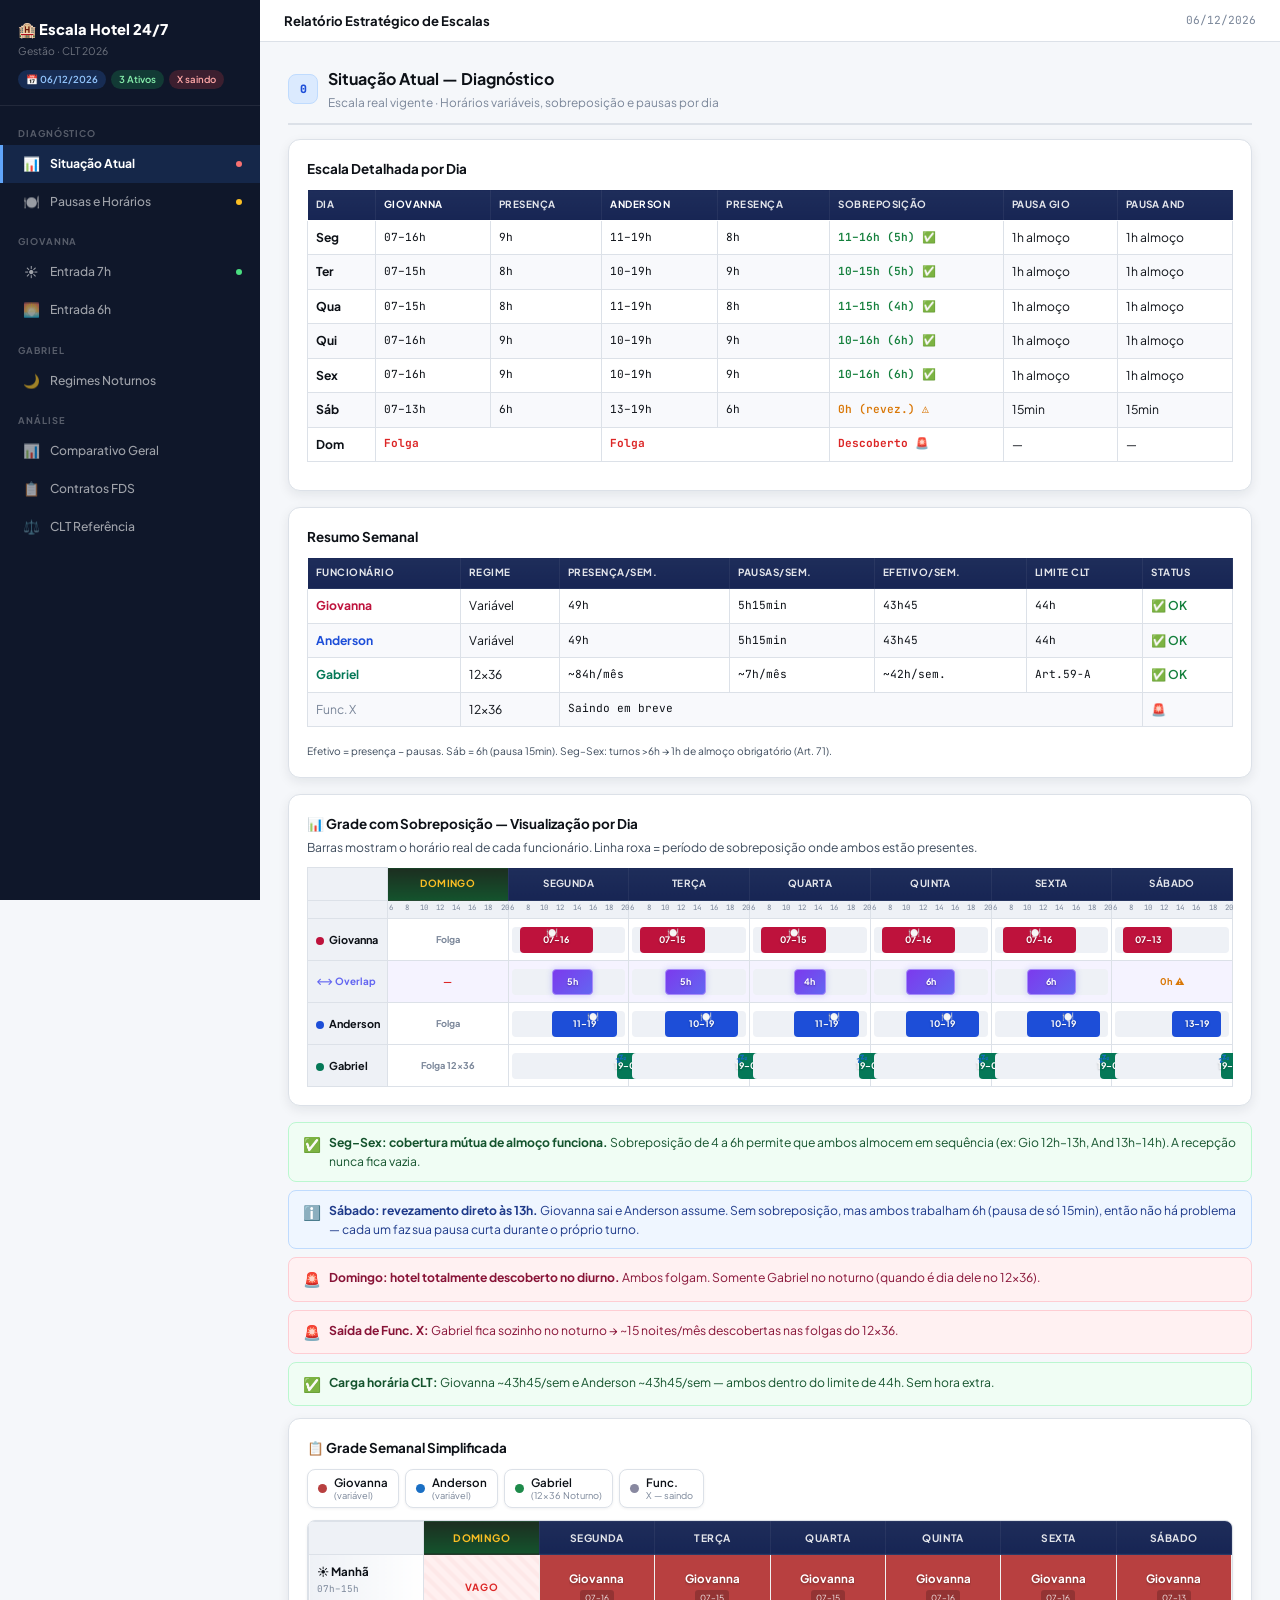
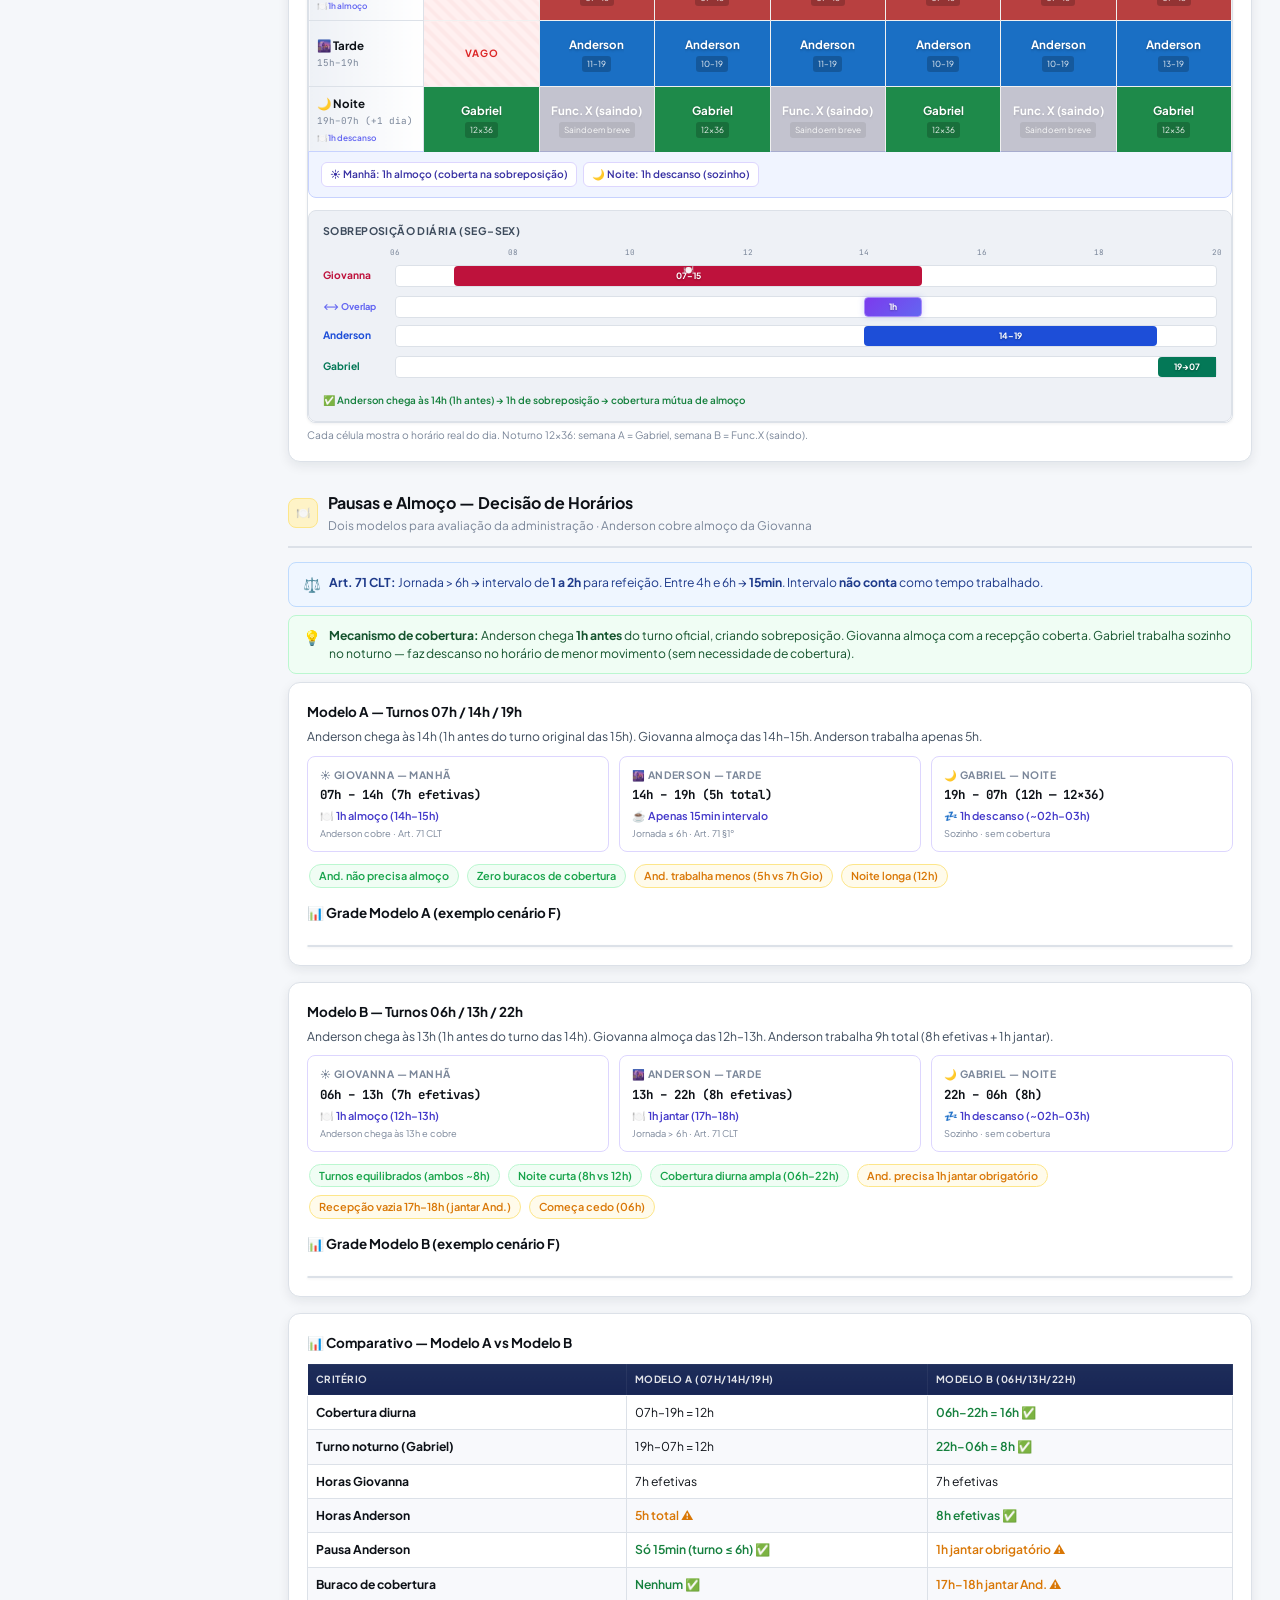
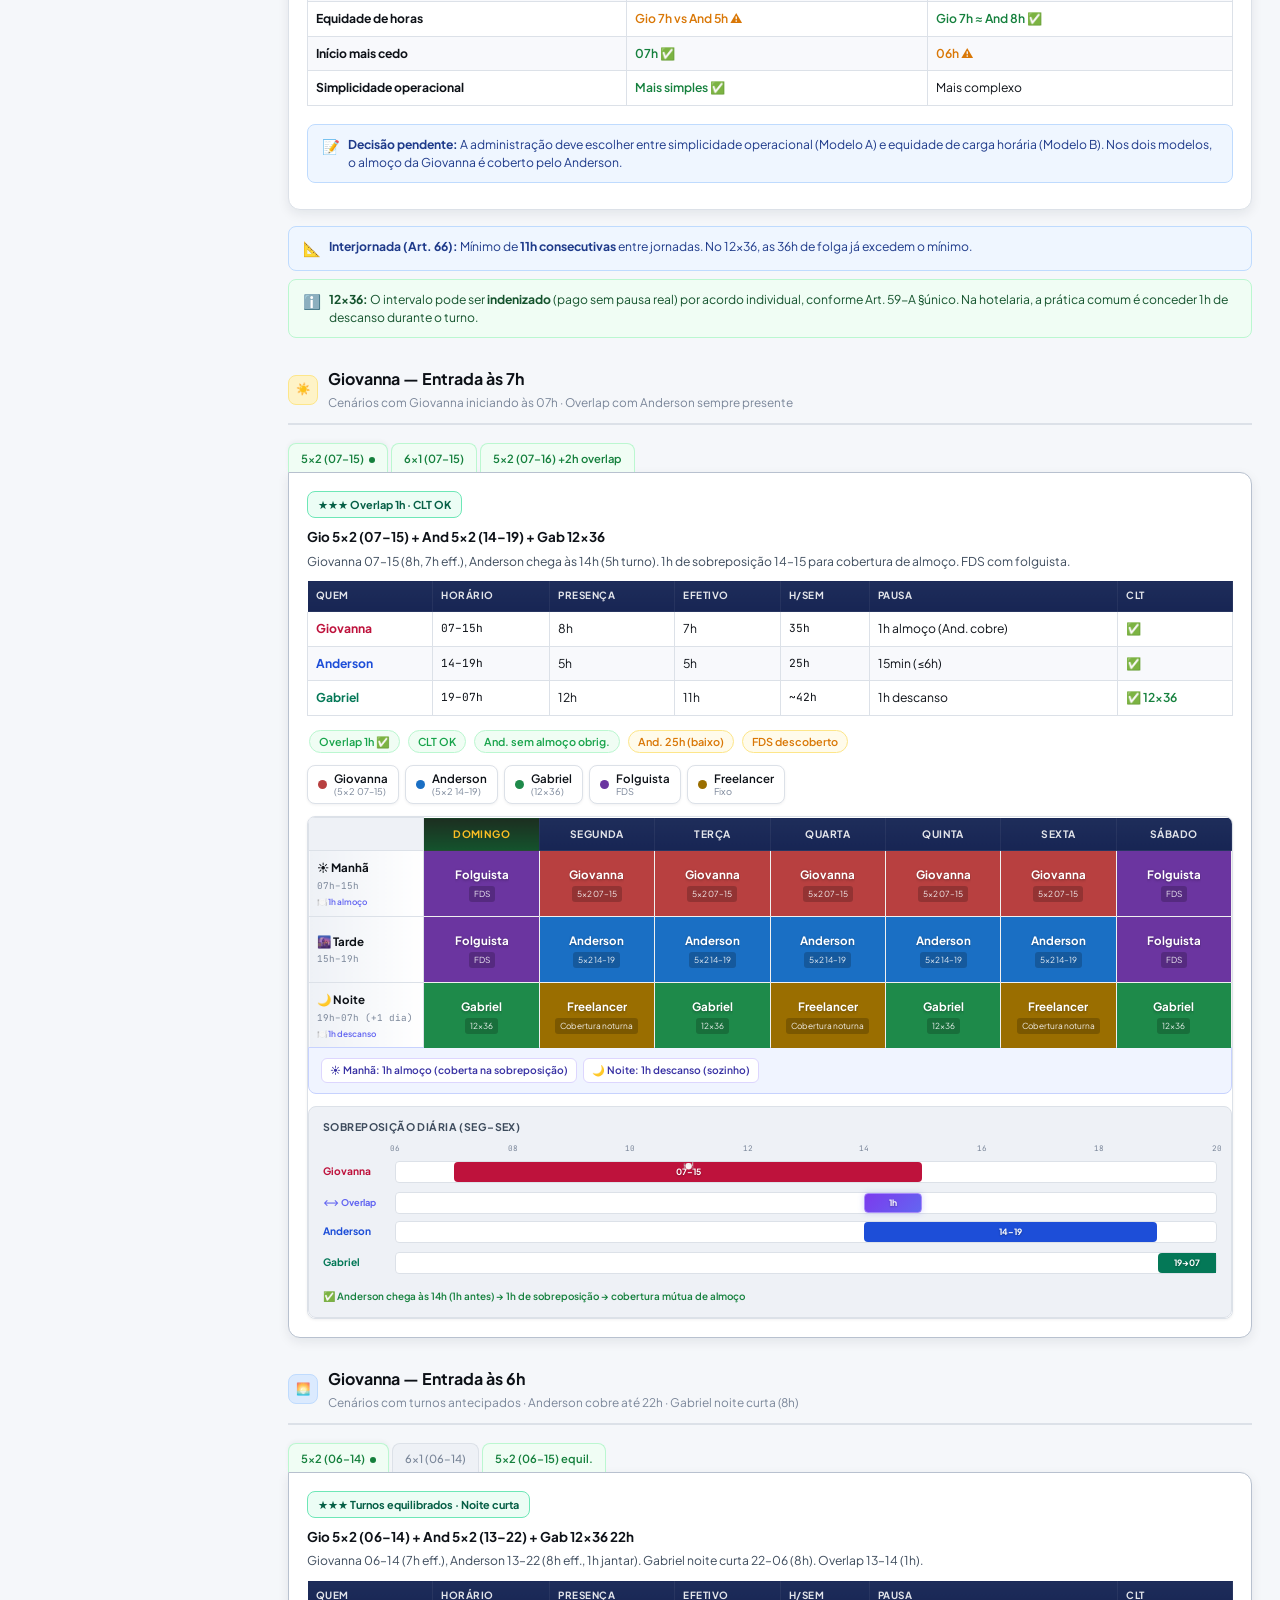
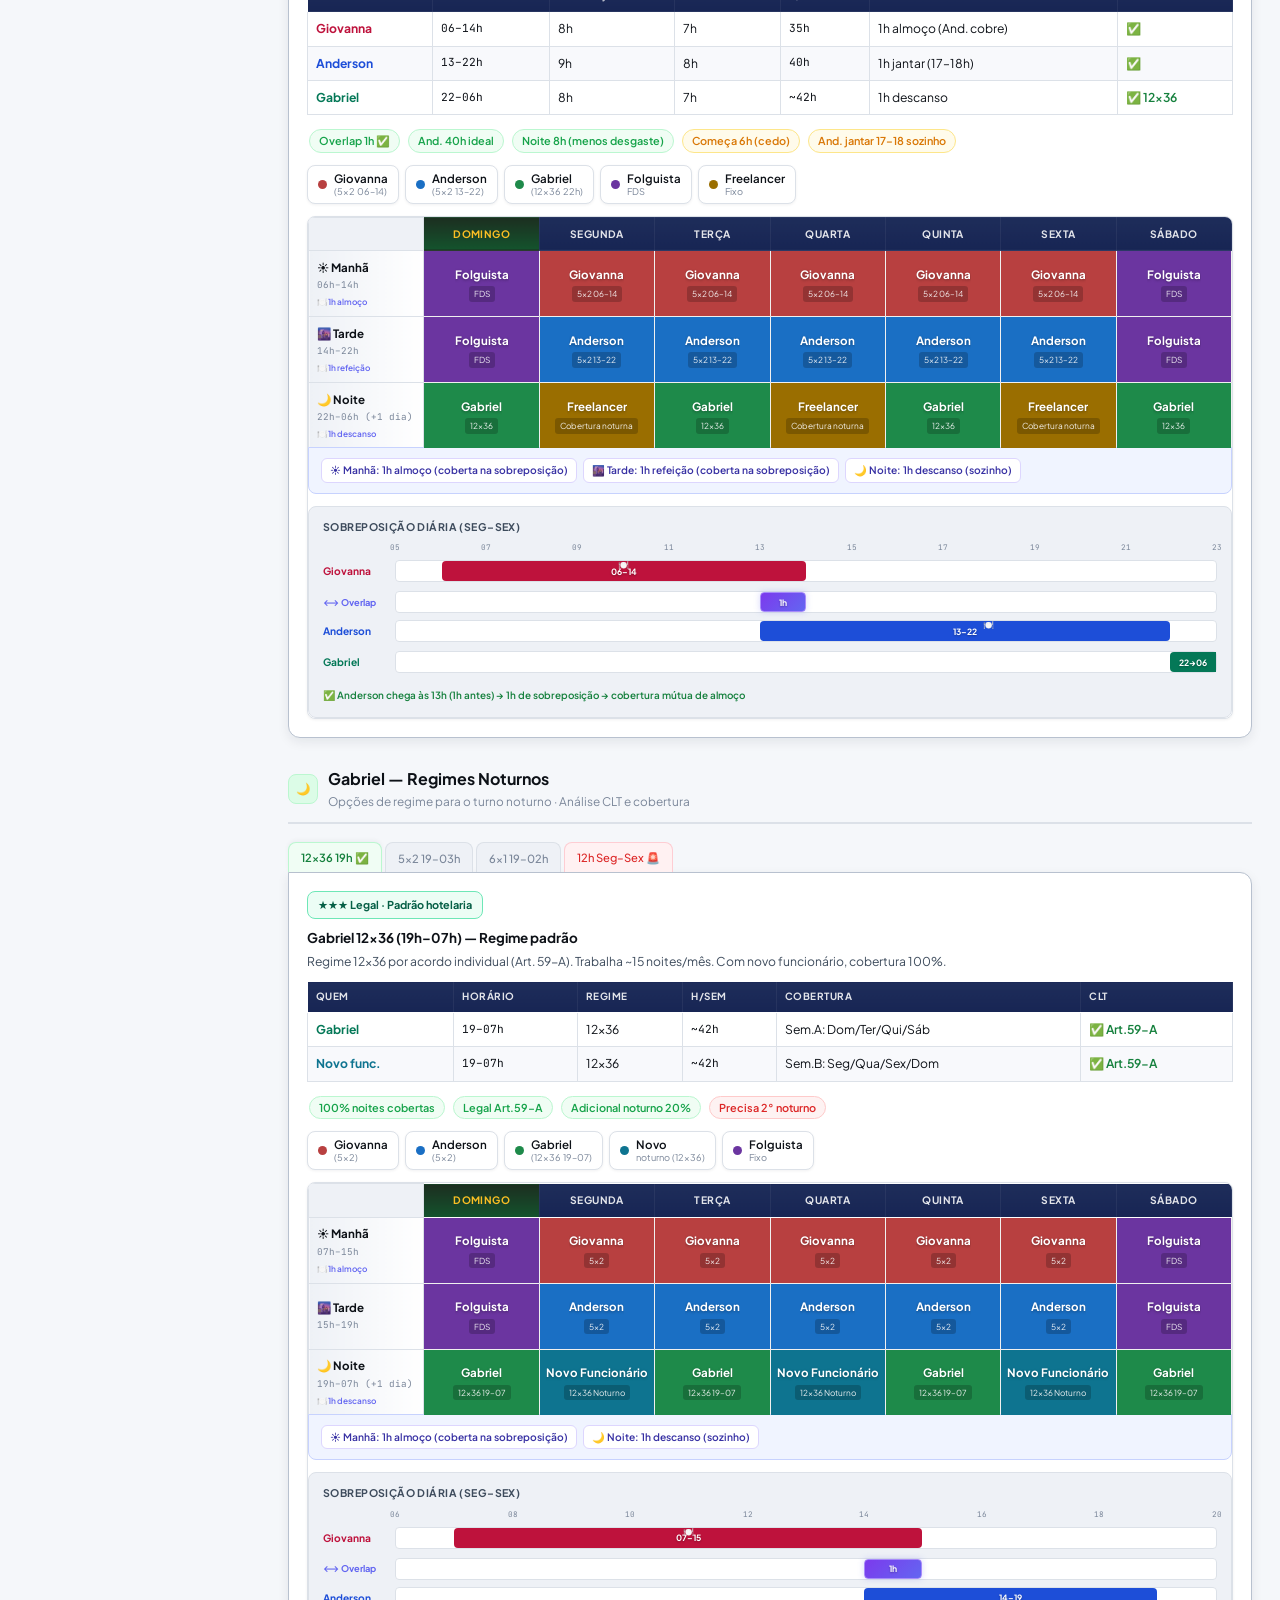
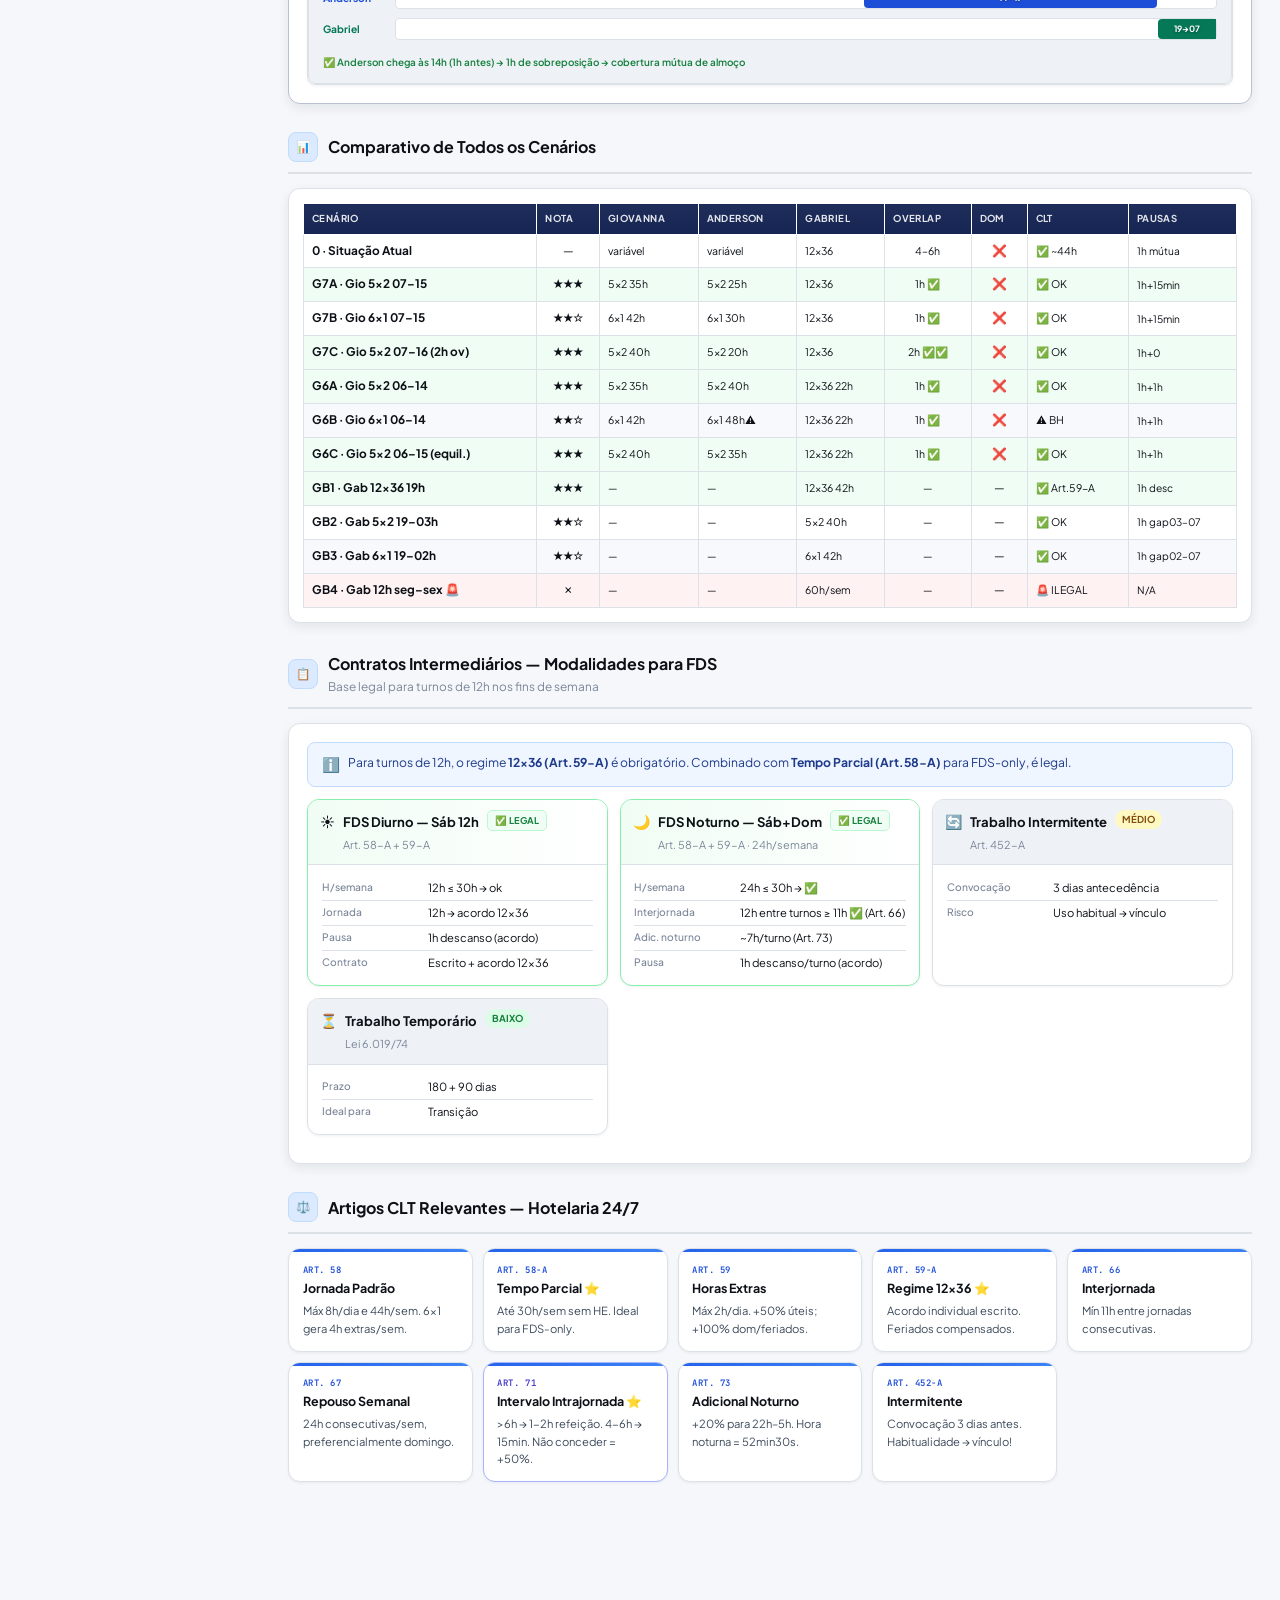
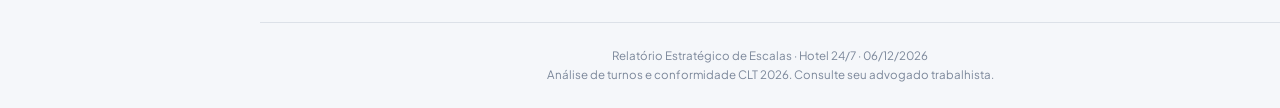
==== index.html @ 7434ab33 "ajste de esclas, overlaap, dias" ====
<!DOCTYPE html>
<html lang="pt-BR">
<head>
<meta charset="UTF-8">
<meta name="viewport" content="width=device-width, initial-scale=1.0">
<title>🏨 Escala Hotel 24/7 — Relatório Estratégico</title>
<link href="https://fonts.googleapis.com/css2?family=Plus+Jakarta+Sans:wght@300;400;500;600;700;800&family=Inter:wght@300;400;500;600;700&family=JetBrains+Mono:wght@400;500;600&display=swap" rel="stylesheet">
<link rel="stylesheet" href="style.css">
</head>
<body>

<div class="sidebar-overlay" onclick="closeSidebar()"></div>

<div class="app">

<!-- ══ SIDEBAR ══════════════════════════════════════════════ -->
<nav class="sidebar">
  <div class="sidebar-header">
    <h1>🏨 Escala Hotel 24/7</h1>
    <span class="sub">Gestão · CLT 2026</span>
    <div class="sidebar-badges">
      <span class="sbadge sbadge-blue">📅 <span id="gen-date"></span></span>
      <span class="sbadge sbadge-green">3 Ativos</span>
      <span class="sbadge sbadge-red">X saindo</span>
    </div>
  </div>
  <div class="sidebar-nav">

    <div class="nav-group">
      <div class="nav-group-title">Diagnóstico</div>
      <a class="nav-item active" data-section="sec-atual" onclick="navigateTo('sec-atual')">
        <span class="nav-icon">📊</span> Situação Atual
        <span class="nav-pip red"></span>
      </a>
      <a class="nav-item" data-section="sec-pausas" onclick="navigateTo('sec-pausas')">
        <span class="nav-icon">🍽️</span> Pausas e Horários
        <span class="nav-pip amber"></span>
      </a>
    </div>

    <div class="nav-group">
      <div class="nav-group-title">Giovanna</div>
      <a class="nav-item" data-section="sec-gio7" onclick="navigateTo('sec-gio7')">
        <span class="nav-icon">☀️</span> Entrada 7h
        <span class="nav-pip green"></span>
      </a>
      <a class="nav-item" data-section="sec-gio6" onclick="navigateTo('sec-gio6')">
        <span class="nav-icon">🌅</span> Entrada 6h
      </a>
    </div>

    <div class="nav-group">
      <div class="nav-group-title">Gabriel</div>
      <a class="nav-item" data-section="sec-gab" onclick="navigateTo('sec-gab')">
        <span class="nav-icon">🌙</span> Regimes Noturnos
      </a>
    </div>

    <div class="nav-group">
      <div class="nav-group-title">Análise</div>
      <a class="nav-item" data-section="sec-comparativo" onclick="navigateTo('sec-comparativo')">
        <span class="nav-icon">📊</span> Comparativo Geral
      </a>
      <a class="nav-item" data-section="sec-contratos" onclick="navigateTo('sec-contratos')">
        <span class="nav-icon">📋</span> Contratos FDS
      </a>
      <a class="nav-item" data-section="sec-clt" onclick="navigateTo('sec-clt')">
        <span class="nav-icon">⚖️</span> CLT Referência
      </a>
    </div>

  </div>
</nav>

<!-- ══ MAIN ════════════════════════════════════════════════ -->
<div class="main">

  <div class="topbar">
    <button class="menu-toggle" onclick="toggleSidebar()">☰</button>
    <span class="topbar-title">Relatório Estratégico de Escalas</span>
    <span class="topbar-date" id="topbar-date"></span>
  </div>

  <div class="page">

<!-- ═══════════════════════════════════════════════════════════
     0. SITUAÇÃO ATUAL
     ═══════════════════════════════════════════════════════════ -->
<div class="section" id="sec-atual">
  <div class="sec-hd">
    <div class="sec-num blue">0</div>
    <div><h2>Situação Atual — Diagnóstico</h2><p>Escala real vigente · Horários variáveis, sobreposição e pausas por dia</p></div>
  </div>

  <!-- Tabela detalhada por dia -->
  <div class="card"><div class="card-bd">
    <div class="ib"><h3>Escala Detalhada por Dia</h3></div>
    <div class="ovx">
    <table class="tbl">
      <thead><tr><th>Dia</th><th class="c-gio" style="color:#fff">Giovanna</th><th>Presença</th><th class="c-and" style="color:#fff">Anderson</th><th>Presença</th><th>Sobreposição</th><th>Pausa Gio</th><th>Pausa And</th></tr></thead>
      <tbody>
        <tr><td><strong>Seg</strong></td><td class="mono">07–16h</td><td class="mono">9h</td><td class="mono">11–19h</td><td class="mono">8h</td><td class="mono c-ok">11–16h (5h) ✅</td><td>1h almoço</td><td>1h almoço</td></tr>
        <tr><td><strong>Ter</strong></td><td class="mono">07–15h</td><td class="mono">8h</td><td class="mono">10–19h</td><td class="mono">9h</td><td class="mono c-ok">10–15h (5h) ✅</td><td>1h almoço</td><td>1h almoço</td></tr>
        <tr><td><strong>Qua</strong></td><td class="mono">07–15h</td><td class="mono">8h</td><td class="mono">11–19h</td><td class="mono">8h</td><td class="mono c-ok">11–15h (4h) ✅</td><td>1h almoço</td><td>1h almoço</td></tr>
        <tr><td><strong>Qui</strong></td><td class="mono">07–16h</td><td class="mono">9h</td><td class="mono">10–19h</td><td class="mono">9h</td><td class="mono c-ok">10–16h (6h) ✅</td><td>1h almoço</td><td>1h almoço</td></tr>
        <tr><td><strong>Sex</strong></td><td class="mono">07–16h</td><td class="mono">9h</td><td class="mono">10–19h</td><td class="mono">9h</td><td class="mono c-ok">10–16h (6h) ✅</td><td>1h almoço</td><td>1h almoço</td></tr>
        <tr><td><strong>Sáb</strong></td><td class="mono">07–13h</td><td class="mono">6h</td><td class="mono">13–19h</td><td class="mono">6h</td><td class="mono c-warn">0h (revez.) ⚠</td><td>15min</td><td>15min</td></tr>
        <tr><td><strong>Dom</strong></td><td class="mono c-bad" colspan="2">Folga</td><td class="mono c-bad" colspan="2">Folga</td><td class="mono c-bad">Descoberto 🚨</td><td>—</td><td>—</td></tr>
      </tbody>
    </table>
    </div>
  </div></div>

  <!-- Resumo semanal -->
  <div class="card"><div class="card-bd">
    <div class="ib"><h3>Resumo Semanal</h3></div>
    <div class="ovx">
    <table class="tbl">
      <thead><tr><th>Funcionário</th><th>Regime</th><th>Presença/sem.</th><th>Pausas/sem.</th><th>Efetivo/sem.</th><th>Limite CLT</th><th>Status</th></tr></thead>
      <tbody>
        <tr><td class="c-gio">Giovanna</td><td>Variável</td><td class="mono">49h</td><td class="mono">5h15min</td><td class="mono">43h45</td><td class="mono">44h</td><td class="c-ok">✅ OK</td></tr>
        <tr><td class="c-and">Anderson</td><td>Variável</td><td class="mono">49h</td><td class="mono">5h15min</td><td class="mono">43h45</td><td class="mono">44h</td><td class="c-ok">✅ OK</td></tr>
        <tr><td class="c-gab">Gabriel</td><td>12×36</td><td class="mono">~84h/mês</td><td class="mono">~7h/mês</td><td class="mono">~42h/sem.</td><td class="mono">Art.59-A</td><td class="c-ok">✅ OK</td></tr>
        <tr><td style="color:var(--tx3)">Func. X</td><td>12×36</td><td class="mono" colspan="4">Saindo em breve</td><td class="c-bad">🚨</td></tr>
      </tbody>
    </table>
    </div>
    <p class="desc" style="font-size:.64rem;margin-top:6px">Efetivo = presença − pausas. Sáb = 6h (pausa 15min). Seg–Sex: turnos &gt;6h → 1h de almoço obrigatório (Art. 71).</p>
  </div></div>

  <!-- Overlap Grid — Timeline visual por dia -->
  <div class="card"><div class="card-bd">
    <div class="ib"><h3>📊 Grade com Sobreposição — Visualização por Dia</h3>
      <p class="desc">Barras mostram o horário real de cada funcionário. Linha roxa = período de sobreposição onde ambos estão presentes.</p>
    </div>
    <div class="ovx">
      <div id="og-atual"></div>
    </div>
  </div></div>

  <!-- Análise -->
  <div class="alert alert-ok"><span class="ai">✅</span><div>
    <strong>Seg–Sex: cobertura mútua de almoço funciona.</strong> Sobreposição de 4 a 6h permite que ambos almocem em sequência (ex: Gio 12h–13h, And 13h–14h). A recepção nunca fica vazia.
  </div></div>
  <div class="alert alert-info"><span class="ai">ℹ️</span><div>
    <strong>Sábado: revezamento direto às 13h.</strong> Giovanna sai e Anderson assume. Sem sobreposição, mas ambos trabalham 6h (pausa de só 15min), então não há problema — cada um faz sua pausa curta durante o próprio turno.
  </div></div>
  <div class="alert alert-crit"><span class="ai">🚨</span><div><strong>Domingo: hotel totalmente descoberto no diurno.</strong> Ambos folgam. Somente Gabriel no noturno (quando é dia dele no 12×36).</div></div>
  <div class="alert alert-crit"><span class="ai">🚨</span><div><strong>Saída de Func. X:</strong> Gabriel fica sozinho no noturno → ~15 noites/mês descobertas nas folgas do 12×36.</div></div>
  <div class="alert alert-ok"><span class="ai">✅</span><div><strong>Carga horária CLT:</strong> Giovanna ~43h45/sem e Anderson ~43h45/sem — ambos dentro do limite de 44h. Sem hora extra.</div></div>

  <!-- Grade semanal padrão -->
  <div class="card mt12"><div class="card-bd">
    <div class="ib"><h3>📋 Grade Semanal Simplificada</h3></div>
    <div class="gantt-container">
      <div class="legend" id="leg-atual"></div>
      <div class="sched-wrap"><table id="gantt-atual"></table></div>
    </div>
    <p class="mt8 desc" style="font-size:.64rem;color:var(--tx3)">Cada célula mostra o horário real do dia. Noturno 12×36: semana A = Gabriel, semana B = Func.X (saindo).</p>
  </div></div>
</div>

<!-- ═══════════════════════════════════════════════════════════
     PAUSAS E ALMOÇO — DECISÃO PARA ADMINISTRAÇÃO
     ═══════════════════════════════════════════════════════════ -->
<div class="section" id="sec-pausas">
  <div class="sec-hd">
    <div class="sec-num gold">🍽️</div>
    <div><h2>Pausas e Almoço — Decisão de Horários</h2><p>Dois modelos para avaliação da administração · Anderson cobre almoço da Giovanna</p></div>
  </div>

  <div class="alert alert-info"><span class="ai">⚖️</span><div><strong>Art. 71 CLT:</strong> Jornada &gt; 6h → intervalo de <strong>1 a 2h</strong> para refeição. Entre 4h e 6h → <strong>15min</strong>. Intervalo <strong>não conta</strong> como tempo trabalhado.</div></div>

  <div class="alert alert-ok"><span class="ai">💡</span><div><strong>Mecanismo de cobertura:</strong> Anderson chega <strong>1h antes</strong> do turno oficial, criando sobreposição. Giovanna almoça com a recepção coberta. Gabriel trabalha sozinho no noturno — faz descanso no horário de menor movimento (sem necessidade de cobertura).</div></div>

  <!-- ── MODELO A ── -->
  <div class="card"><div class="card-bd">
    <div class="ib"><h3>Modelo A — Turnos 07h / 14h / 19h</h3>
      <p class="desc">Anderson chega às 14h (1h antes do turno original das 15h). Giovanna almoça das 14h–15h. Anderson trabalha apenas 5h.</p>
    </div>
    <div class="pause-grid">
      <div class="pause-card">
        <div class="pc-turno">☀️ Giovanna — Manhã</div>
        <div class="pc-horario">07h – 14h (7h efetivas)</div>
        <div class="pc-pausa">🍽️ 1h almoço (14h–15h)</div>
        <div class="pc-lei">Anderson cobre · Art. 71 CLT</div>
      </div>
      <div class="pause-card">
        <div class="pc-turno">🌆 Anderson — Tarde</div>
        <div class="pc-horario">14h – 19h (5h total)</div>
        <div class="pc-pausa">☕ Apenas 15min intervalo</div>
        <div class="pc-lei">Jornada ≤ 6h · Art. 71 §1°</div>
      </div>
      <div class="pause-card">
        <div class="pc-turno">🌙 Gabriel — Noite</div>
        <div class="pc-horario">19h – 07h (12h — 12×36)</div>
        <div class="pc-pausa">💤 1h descanso (~02h–03h)</div>
        <div class="pc-lei">Sozinho · sem cobertura</div>
      </div>
    </div>
    <div style="display:flex;gap:4px;flex-wrap:wrap;margin:10px 0">
      <span class="tag tag-g">And. não precisa almoço</span>
      <span class="tag tag-g">Zero buracos de cobertura</span>
      <span class="tag tag-o">And. trabalha menos (5h vs 7h Gio)</span>
      <span class="tag tag-o">Noite longa (12h)</span>
    </div>
    <div class="ib mt12"><h3>📊 Grade Modelo A (exemplo cenário F)</h3></div>
    <div class="gantt-container">
      <div class="legend" id="leg-exA"></div>
      <div class="sched-wrap"><table id="gantt-exA"></table></div>
    </div>
  </div></div>

  <!-- ── MODELO B ── -->
  <div class="card mt12"><div class="card-bd">
    <div class="ib"><h3>Modelo B — Turnos 06h / 13h / 22h</h3>
      <p class="desc">Anderson chega às 13h (1h antes do turno das 14h). Giovanna almoça das 12h–13h. Anderson trabalha 9h total (8h efetivas + 1h jantar).</p>
    </div>
    <div class="pause-grid">
      <div class="pause-card">
        <div class="pc-turno">☀️ Giovanna — Manhã</div>
        <div class="pc-horario">06h – 13h (7h efetivas)</div>
        <div class="pc-pausa">🍽️ 1h almoço (12h–13h)</div>
        <div class="pc-lei">Anderson chega às 13h e cobre</div>
      </div>
      <div class="pause-card">
        <div class="pc-turno">🌆 Anderson — Tarde</div>
        <div class="pc-horario">13h – 22h (8h efetivas)</div>
        <div class="pc-pausa">🍽️ 1h jantar (17h–18h)</div>
        <div class="pc-lei">Jornada &gt; 6h · Art. 71 CLT</div>
      </div>
      <div class="pause-card">
        <div class="pc-turno">🌙 Gabriel — Noite</div>
        <div class="pc-horario">22h – 06h (8h)</div>
        <div class="pc-pausa">💤 1h descanso (~02h–03h)</div>
        <div class="pc-lei">Sozinho · sem cobertura</div>
      </div>
    </div>
    <div style="display:flex;gap:4px;flex-wrap:wrap;margin:10px 0">
      <span class="tag tag-g">Turnos equilibrados (ambos ~8h)</span>
      <span class="tag tag-g">Noite curta (8h vs 12h)</span>
      <span class="tag tag-g">Cobertura diurna ampla (06h–22h)</span>
      <span class="tag tag-o">And. precisa 1h jantar obrigatório</span>
      <span class="tag tag-o">Recepção vazia 17h–18h (jantar And.)</span>
      <span class="tag tag-o">Começa cedo (06h)</span>
    </div>
    <div class="ib mt12"><h3>📊 Grade Modelo B (exemplo cenário F)</h3></div>
    <div class="gantt-container">
      <div class="legend" id="leg-exB"></div>
      <div class="sched-wrap"><table id="gantt-exB"></table></div>
    </div>
  </div></div>

  <!-- ── TABELA COMPARATIVA ── -->
  <div class="card mt12"><div class="card-bd">
    <div class="ib"><h3>📊 Comparativo — Modelo A vs Modelo B</h3></div>
    <div class="ovx">
    <table class="tbl w100">
      <thead><tr><th>Critério</th><th>Modelo A (07h/14h/19h)</th><th>Modelo B (06h/13h/22h)</th></tr></thead>
      <tbody>
        <tr><td><strong>Cobertura diurna</strong></td><td>07h–19h = 12h</td><td class="c-ok">06h–22h = 16h ✅</td></tr>
        <tr><td><strong>Turno noturno (Gabriel)</strong></td><td>19h–07h = 12h</td><td class="c-ok">22h–06h = 8h ✅</td></tr>
        <tr><td><strong>Horas Giovanna</strong></td><td>7h efetivas</td><td>7h efetivas</td></tr>
        <tr><td><strong>Horas Anderson</strong></td><td class="c-warn">5h total ⚠</td><td class="c-ok">8h efetivas ✅</td></tr>
        <tr><td><strong>Pausa Anderson</strong></td><td class="c-ok">Só 15min (turno ≤ 6h) ✅</td><td class="c-warn">1h jantar obrigatório ⚠</td></tr>
        <tr><td><strong>Buraco de cobertura</strong></td><td class="c-ok">Nenhum ✅</td><td class="c-warn">17h–18h jantar And. ⚠</td></tr>
        <tr><td><strong>Equidade de horas</strong></td><td class="c-warn">Gio 7h vs And 5h ⚠</td><td class="c-ok">Gio 7h ≈ And 8h ✅</td></tr>
        <tr><td><strong>Início mais cedo</strong></td><td class="c-ok">07h ✅</td><td class="c-warn">06h ⚠</td></tr>
        <tr><td><strong>Simplicidade operacional</strong></td><td class="c-ok">Mais simples ✅</td><td>Mais complexo</td></tr>
      </tbody>
    </table>
    </div>
    <div class="alert alert-info mt8"><span class="ai">📝</span><div><strong>Decisão pendente:</strong> A administração deve escolher entre simplicidade operacional (Modelo A) e equidade de carga horária (Modelo B). Nos dois modelos, o almoço da Giovanna é coberto pelo Anderson.</div></div>
  </div></div>

  <div class="alert alert-info"><span class="ai">📐</span><div><strong>Interjornada (Art. 66):</strong> Mínimo de <strong>11h consecutivas</strong> entre jornadas. No 12×36, as 36h de folga já excedem o mínimo.</div></div>
  <div class="alert alert-ok"><span class="ai">ℹ️</span><div><strong>12×36:</strong> O intervalo pode ser <strong>indenizado</strong> (pago sem pausa real) por acordo individual, conforme Art. 59-A §único. Na hotelaria, a prática comum é conceder 1h de descanso durante o turno.</div></div>
</div>

<!-- ═══════════════════════════════════════════════════════════
     GIOVANNA — ENTRADA 7h
     ═══════════════════════════════════════════════════════════ -->
<div class="section" id="sec-gio7">
  <div class="sec-hd">
    <div class="sec-num gold">☀️</div>
    <div><h2>Giovanna — Entrada às 7h</h2><p>Cenários com Giovanna iniciando às 07h · Overlap com Anderson sempre presente</p></div>
  </div>

  <div class="tabs">
    <button class="tab best active" id="t-g7a" onclick="showTab('g7a')">5×2 (07–15) <span class="pip ok"></span></button>
    <button class="tab best" id="t-g7b" onclick="showTab('g7b')">6×1 (07–15)</button>
    <button class="tab best" id="t-g7c" onclick="showTab('g7c')">5×2 (07–16) +2h overlap</button>
  </div>

  <!-- g7a -->
  <div class="panel active" id="panel-g7a"><div class="panel-bd">
    <div class="rating rating-top">★★★ Overlap 1h · CLT OK</div>
    <div class="ib"><h3>Gio 5×2 (07–15) + And 5×2 (14–19) + Gab 12×36</h3>
      <p class="desc">Giovanna 07–15 (8h, 7h eff.), Anderson chega às 14h (5h turno). 1h de sobreposição 14–15 para cobertura de almoço. FDS com folguista.</p>
    </div>
    <div class="ovx"><table class="tbl mb12">
      <thead><tr><th>Quem</th><th>Horário</th><th>Presença</th><th>Efetivo</th><th>H/sem</th><th>Pausa</th><th>CLT</th></tr></thead>
      <tbody>
        <tr><td class="c-gio">Giovanna</td><td class="mono">07–15h</td><td>8h</td><td>7h</td><td class="mono">35h</td><td>1h almoço (And. cobre)</td><td class="c-ok">✅</td></tr>
        <tr><td class="c-and">Anderson</td><td class="mono">14–19h</td><td>5h</td><td>5h</td><td class="mono">25h</td><td>15min (≤6h)</td><td class="c-ok">✅</td></tr>
        <tr><td class="c-gab">Gabriel</td><td class="mono">19–07h</td><td>12h</td><td>11h</td><td class="mono">~42h</td><td>1h descanso</td><td class="c-ok">✅ 12×36</td></tr>
      </tbody>
    </table></div>
    <div style="display:flex;gap:4px;flex-wrap:wrap;margin-bottom:10px">
      <span class="tag tag-g">Overlap 1h ✅</span><span class="tag tag-g">CLT OK</span><span class="tag tag-g">And. sem almoço obrig.</span>
      <span class="tag tag-o">And. 25h (baixo)</span><span class="tag tag-o">FDS descoberto</span>
    </div>
    <div class="gantt-container"><div class="legend" id="leg-g7a"></div><div class="sched-wrap"><table id="gantt-g7a"></table></div></div>
  </div></div>

  <!-- g7b -->
  <div class="panel" id="panel-g7b"><div class="panel-bd">
    <div class="rating rating-good">★★☆ 6×1 · Sáb coberto</div>
    <div class="ib"><h3>Gio 6×1 (07–15) + And 6×1 (14–19) + Gab 12×36</h3>
      <p class="desc">Ambos em 6×1 (seg–sáb). Sábado: Gio 07–13, And 13–19 (revezamento direto). Overlap seg–sex de 1h. Dom descoberto.</p>
    </div>
    <div class="ovx"><table class="tbl mb12">
      <thead><tr><th>Quem</th><th>Seg–Sex</th><th>Sábado</th><th>Efet/sem</th><th>Pausa</th><th>CLT</th></tr></thead>
      <tbody>
        <tr><td class="c-gio">Giovanna</td><td class="mono">07–15h</td><td class="mono">07–13h</td><td class="mono">42h</td><td>1h almoço seg–sex / 15min sáb</td><td class="c-ok">✅</td></tr>
        <tr><td class="c-and">Anderson</td><td class="mono">14–19h</td><td class="mono">13–19h</td><td class="mono">30h</td><td>15min (≤6h)</td><td class="c-ok">✅</td></tr>
        <tr><td class="c-gab">Gabriel</td><td class="mono" colspan="2">19–07h (12×36)</td><td class="mono">~42h</td><td>1h descanso</td><td class="c-ok">✅</td></tr>
      </tbody>
    </table></div>
    <div style="display:flex;gap:4px;flex-wrap:wrap;margin-bottom:10px">
      <span class="tag tag-g">Overlap 1h seg–sex</span><span class="tag tag-g">Sáb coberto</span>
      <span class="tag tag-o">Sáb: 0h overlap</span><span class="tag tag-r">Dom descoberto</span>
    </div>
    <div class="gantt-container"><div class="legend" id="leg-g7b"></div><div class="sched-wrap"><table id="gantt-g7b"></table></div></div>
  </div></div>

  <!-- g7c -->
  <div class="panel" id="panel-g7c"><div class="panel-bd">
    <div class="rating rating-top">★★★ Overlap 2h! · Melhor cobertura</div>
    <div class="ib"><h3>Gio 5×2 (07–16) + And 5×2 (15–19) + Gab 12×36</h3>
      <p class="desc">Giovanna estende até 16h (9h presença, 8h eff.). Anderson chega às 15h. <strong>2h de sobreposição</strong> (14–16) — mais margem para almoços intercalados.</p>
    </div>
    <div class="ovx"><table class="tbl mb12">
      <thead><tr><th>Quem</th><th>Horário</th><th>Presença</th><th>Efetivo</th><th>H/sem</th><th>Pausa</th><th>CLT</th></tr></thead>
      <tbody>
        <tr><td class="c-gio">Giovanna</td><td class="mono">07–16h</td><td>9h</td><td>8h</td><td class="mono">40h</td><td>1h almoço</td><td class="c-ok">✅</td></tr>
        <tr><td class="c-and">Anderson</td><td class="mono">15–19h</td><td>4h</td><td>4h</td><td class="mono">20h</td><td>Nenhuma (≤4h)</td><td class="c-ok">✅</td></tr>
        <tr><td class="c-gab">Gabriel</td><td class="mono">19–07h</td><td>12h</td><td>11h</td><td class="mono">~42h</td><td>1h descanso</td><td class="c-ok">✅</td></tr>
      </tbody>
    </table></div>
    <div style="display:flex;gap:4px;flex-wrap:wrap;margin-bottom:10px">
      <span class="tag tag-g">Overlap 2h ✅✅</span><span class="tag tag-g">Gio 40h ideal</span>
      <span class="tag tag-r">And. só 20h (muito baixo)</span><span class="tag tag-o">FDS descoberto</span>
    </div>
    <div class="gantt-container"><div class="legend" id="leg-g7c"></div><div class="sched-wrap"><table id="gantt-g7c"></table></div></div>
  </div></div>
</div>

<!-- ═══════════════════════════════════════════════════════════
     GIOVANNA — ENTRADA 6h
     ═══════════════════════════════════════════════════════════ -->
<div class="section" id="sec-gio6">
  <div class="sec-hd">
    <div class="sec-num blue">🌅</div>
    <div><h2>Giovanna — Entrada às 6h</h2><p>Cenários com turnos antecipados · Anderson cobre até 22h · Gabriel noite curta (8h)</p></div>
  </div>

  <div class="tabs">
    <button class="tab best active" id="t-g6a" onclick="showTab('g6a')">5×2 (06–14) <span class="pip ok"></span></button>
    <button class="tab" id="t-g6b" onclick="showTab('g6b')">6×1 (06–14)</button>
    <button class="tab best" id="t-g6c" onclick="showTab('g6c')">5×2 (06–15) equil.</button>
  </div>

  <!-- g6a -->
  <div class="panel active" id="panel-g6a"><div class="panel-bd">
    <div class="rating rating-top">★★★ Turnos equilibrados · Noite curta</div>
    <div class="ib"><h3>Gio 5×2 (06–14) + And 5×2 (13–22) + Gab 12×36 22h</h3>
      <p class="desc">Giovanna 06–14 (7h eff.), Anderson 13–22 (8h eff., 1h jantar). Gabriel noite curta 22–06 (8h). Overlap 13–14 (1h).</p>
    </div>
    <div class="ovx"><table class="tbl mb12">
      <thead><tr><th>Quem</th><th>Horário</th><th>Presença</th><th>Efetivo</th><th>H/sem</th><th>Pausa</th><th>CLT</th></tr></thead>
      <tbody>
        <tr><td class="c-gio">Giovanna</td><td class="mono">06–14h</td><td>8h</td><td>7h</td><td class="mono">35h</td><td>1h almoço (And. cobre)</td><td class="c-ok">✅</td></tr>
        <tr><td class="c-and">Anderson</td><td class="mono">13–22h</td><td>9h</td><td>8h</td><td class="mono">40h</td><td>1h jantar (17–18h)</td><td class="c-ok">✅</td></tr>
        <tr><td class="c-gab">Gabriel</td><td class="mono">22–06h</td><td>8h</td><td>7h</td><td class="mono">~42h</td><td>1h descanso</td><td class="c-ok">✅ 12×36</td></tr>
      </tbody>
    </table></div>
    <div style="display:flex;gap:4px;flex-wrap:wrap;margin-bottom:10px">
      <span class="tag tag-g">Overlap 1h ✅</span><span class="tag tag-g">And. 40h ideal</span><span class="tag tag-g">Noite 8h (menos desgaste)</span>
      <span class="tag tag-o">Começa 6h (cedo)</span><span class="tag tag-o">And. jantar 17–18 sozinho</span>
    </div>
    <div class="gantt-container"><div class="legend" id="leg-g6a"></div><div class="sched-wrap"><table id="gantt-g6a"></table></div></div>
  </div></div>

  <!-- g6b -->
  <div class="panel" id="panel-g6b"><div class="panel-bd">
    <div class="rating rating-mid">★★☆ 6×1 · And. 48h ⚠</div>
    <div class="ib"><h3>Gio 6×1 (06–14) + And 6×1 (13–22) + Gab 12×36 22h</h3>
      <p class="desc">Ambos 6×1 (seg–sáb). Sábado: Gio 06–12, And 13–19 (gap 12–13 ⚠). Anderson acumula 48h/sem — precisa banco de horas.</p>
    </div>
    <div class="ovx"><table class="tbl mb12">
      <thead><tr><th>Quem</th><th>Seg–Sex</th><th>Sábado</th><th>Efet/sem</th><th>CLT</th></tr></thead>
      <tbody>
        <tr><td class="c-gio">Giovanna</td><td class="mono">06–14h</td><td class="mono">06–12h</td><td class="mono">42h</td><td class="c-ok">✅</td></tr>
        <tr><td class="c-and">Anderson</td><td class="mono">13–22h</td><td class="mono">13–19h</td><td class="mono c-warn">48h ⚠</td><td class="c-warn">⚠ BH</td></tr>
        <tr><td class="c-gab">Gabriel</td><td class="mono" colspan="2">22–06h (12×36)</td><td class="mono">~42h</td><td class="c-ok">✅</td></tr>
      </tbody>
    </table></div>
    <div style="display:flex;gap:4px;flex-wrap:wrap;margin-bottom:10px">
      <span class="tag tag-g">Sáb coberto</span><span class="tag tag-g">Noite 8h</span>
      <span class="tag tag-r">And. 48h (B.Horas)</span><span class="tag tag-o">Gap sáb 12–13h</span>
    </div>
    <div class="gantt-container"><div class="legend" id="leg-g6b"></div><div class="sched-wrap"><table id="gantt-g6b"></table></div></div>
  </div></div>

  <!-- g6c -->
  <div class="panel" id="panel-g6c"><div class="panel-bd">
    <div class="rating rating-top">★★★ Mais equilibrado · Overlap 1h</div>
    <div class="ib"><h3>Gio 5×2 (06–15) + And 5×2 (14–22) + Gab 12×36 22h</h3>
      <p class="desc">Giovanna 06–15 (9h, 8h eff.), Anderson 14–22 (8h, 7h eff.). Overlap 14–15 (1h). Turnos mais equilibrados, noite curta.</p>
    </div>
    <div class="ovx"><table class="tbl mb12">
      <thead><tr><th>Quem</th><th>Horário</th><th>Presença</th><th>Efetivo</th><th>H/sem</th><th>Pausa</th><th>CLT</th></tr></thead>
      <tbody>
        <tr><td class="c-gio">Giovanna</td><td class="mono">06–15h</td><td>9h</td><td>8h</td><td class="mono">40h</td><td>1h almoço</td><td class="c-ok">✅</td></tr>
        <tr><td class="c-and">Anderson</td><td class="mono">14–22h</td><td>8h</td><td>7h</td><td class="mono">35h</td><td>1h jantar</td><td class="c-ok">✅</td></tr>
        <tr><td class="c-gab">Gabriel</td><td class="mono">22–06h</td><td>8h</td><td>7h</td><td class="mono">~42h</td><td>1h descanso</td><td class="c-ok">✅</td></tr>
      </tbody>
    </table></div>
    <div style="display:flex;gap:4px;flex-wrap:wrap;margin-bottom:10px">
      <span class="tag tag-g">Overlap 1h ✅</span><span class="tag tag-g">Ambos ~40h</span><span class="tag tag-g">Noite 8h</span><span class="tag tag-g">Cobertura 06–22h (16h)</span>
      <span class="tag tag-o">Começa 6h</span><span class="tag tag-o">FDS descoberto</span>
    </div>
    <div class="gantt-container"><div class="legend" id="leg-g6c"></div><div class="sched-wrap"><table id="gantt-g6c"></table></div></div>
  </div></div>
</div>

<!-- ═══════════════════════════════════════════════════════════
     GABRIEL — REGIMES NOTURNOS
     ═══════════════════════════════════════════════════════════ -->
<div class="section" id="sec-gab">
  <div class="sec-hd">
    <div class="sec-num green">🌙</div>
    <div><h2>Gabriel — Regimes Noturnos</h2><p>Opções de regime para o turno noturno · Análise CLT e cobertura</p></div>
  </div>

  <div class="tabs">
    <button class="tab best active" id="t-gb1" onclick="showTab('gb1')">12×36 19h ✅</button>
    <button class="tab" id="t-gb2" onclick="showTab('gb2')">5×2 19–03h</button>
    <button class="tab" id="t-gb3" onclick="showTab('gb3')">6×1 19–02h</button>
    <button class="tab" style="background:var(--crit-bg);border-color:var(--crit-bdr);color:var(--red)" id="t-gb4" onclick="showTab('gb4')">12h Seg–Sex 🚨</button>
  </div>

  <!-- gb1 -->
  <div class="panel active" id="panel-gb1"><div class="panel-bd">
    <div class="rating rating-top">★★★ Legal · Padrão hotelaria</div>
    <div class="ib"><h3>Gabriel 12×36 (19h–07h) — Regime padrão</h3>
      <p class="desc">Regime 12×36 por acordo individual (Art. 59-A). Trabalha ~15 noites/mês. Com novo funcionário, cobertura 100%.</p>
    </div>
    <div class="ovx"><table class="tbl mb12">
      <thead><tr><th>Quem</th><th>Horário</th><th>Regime</th><th>H/sem</th><th>Cobertura</th><th>CLT</th></tr></thead>
      <tbody>
        <tr><td class="c-gab">Gabriel</td><td class="mono">19–07h</td><td>12×36</td><td class="mono">~42h</td><td>Sem.A: Dom/Ter/Qui/Sáb</td><td class="c-ok">✅ Art.59-A</td></tr>
        <tr><td class="c-new">Novo func.</td><td class="mono">19–07h</td><td>12×36</td><td class="mono">~42h</td><td>Sem.B: Seg/Qua/Sex/Dom</td><td class="c-ok">✅ Art.59-A</td></tr>
      </tbody>
    </table></div>
    <div style="display:flex;gap:4px;flex-wrap:wrap;margin-bottom:10px">
      <span class="tag tag-g">100% noites cobertas</span><span class="tag tag-g">Legal Art.59-A</span><span class="tag tag-g">Adicional noturno 20%</span>
      <span class="tag tag-r">Precisa 2° noturno</span>
    </div>
    <div class="gantt-container"><div class="legend" id="leg-gb1"></div><div class="sched-wrap"><table id="gantt-gb1"></table></div></div>
  </div></div>

  <!-- gb2 -->
  <div class="panel" id="panel-gb2"><div class="panel-bd">
    <div class="rating rating-good">★★☆ Legal · Precisa free FDS</div>
    <div class="ib"><h3>Gabriel 5×2 (19h–03h) — 8h/noite, 40h/sem</h3>
      <p class="desc">Gabriel trabalha seg–sex, 8h por noite (19h–03h). FDS e 2 noites de folga precisam de freelancer.</p>
    </div>
    <div class="ovx"><table class="tbl mb12">
      <thead><tr><th>Quem</th><th>Horário</th><th>Regime</th><th>H/sem</th><th>Dias</th><th>CLT</th></tr></thead>
      <tbody>
        <tr><td class="c-gab">Gabriel</td><td class="mono">19–03h</td><td>5×2</td><td class="mono">40h</td><td>Seg–Sex</td><td class="c-ok">✅</td></tr>
        <tr><td class="c-free">Freelancer</td><td class="mono">19–07h</td><td>PJ</td><td>—</td><td>Sáb+Dom</td><td class="c-warn">⚠ PJ</td></tr>
      </tbody>
    </table></div>
    <div class="alert alert-warn"><span class="ai">⚠️</span><div><strong>Gap 03h–07h (seg–sex):</strong> Hotel descoberto entre 03h e 07h (4h). Baixíssimo movimento, mas sem cobertura formal.</div></div>
    <div style="display:flex;gap:4px;flex-wrap:wrap;margin-bottom:10px">
      <span class="tag tag-g">40h/sem ✅</span><span class="tag tag-g">Sem 12×36</span>
      <span class="tag tag-r">Gap 03–07h</span><span class="tag tag-o">Free FDS</span>
    </div>
    <div class="gantt-container"><div class="legend" id="leg-gb2"></div><div class="sched-wrap"><table id="gantt-gb2"></table></div></div>
  </div></div>

  <!-- gb3 -->
  <div class="panel" id="panel-gb3"><div class="panel-bd">
    <div class="rating rating-good">★★☆ Legal · Quase cobertura total</div>
    <div class="ib"><h3>Gabriel 6×1 (19h–02h) — 7h/noite, 42h/sem</h3>
      <p class="desc">Gabriel trabalha 6 noites, 7h cada (19h–02h). Apenas 1 noite de folga. Freelancer cobre a folga + gap 02–07h.</p>
    </div>
    <div class="ovx"><table class="tbl mb12">
      <thead><tr><th>Quem</th><th>Horário</th><th>Regime</th><th>H/sem</th><th>Dias</th><th>CLT</th></tr></thead>
      <tbody>
        <tr><td class="c-gab">Gabriel</td><td class="mono">19–02h</td><td>6×1</td><td class="mono">42h</td><td>6 noites</td><td class="c-ok">✅</td></tr>
        <tr><td class="c-free">Freelancer</td><td class="mono">19–07h</td><td>PJ</td><td>—</td><td>1 noite/sem</td><td class="c-warn">⚠ PJ</td></tr>
      </tbody>
    </table></div>
    <div class="alert alert-warn"><span class="ai">⚠️</span><div><strong>Gap 02h–07h (6 noites):</strong> Mesma situação do 5×2 mas com menor gap de folga. Considerar se o movimento entre 02h–07h justifica cobertura.</div></div>
    <div style="display:flex;gap:4px;flex-wrap:wrap;margin-bottom:10px">
      <span class="tag tag-g">42h/sem ✅</span><span class="tag tag-g">Só 1 noite de folga</span>
      <span class="tag tag-r">Gap 02–07h</span><span class="tag tag-o">Free 1 noite</span>
    </div>
    <div class="gantt-container"><div class="legend" id="leg-gb3"></div><div class="sched-wrap"><table id="gantt-gb3"></table></div></div>
  </div></div>

  <!-- gb4 ILEGAL -->
  <div class="panel" id="panel-gb4"><div class="panel-bd">
    <div class="rating rating-bad">✗ ILEGAL — 60h/semana</div>
    <div class="ib"><h3>Gabriel 12h Seg–Sex (19h–07h) — 🚨 ILEGAL</h3>
      <p class="desc">Gabriel trabalhando 12h/noite de segunda a sexta. Gera múltiplas violações CLT.</p>
    </div>
    <div class="alert alert-crit"><span class="ai">🚨</span><div>
      <strong>Violações CLT:</strong><br>
      ① Art. 59: 12h/dia sem acordo 12×36 → máximo é 10h (8h + 2h extra)<br>
      ② Art. 58+59: 60h/sem excede limite de 54h (44h + 10h extra máx)<br>
      ③ Não é 12×36 porque não tem 36h de folga entre turnos<br>
      ④ Risco de ação trabalhista com pagamento retroativo de HE (+50–100%)
    </div></div>
    <div class="ovx"><table class="tbl mb12">
      <thead><tr><th>Quem</th><th>Horário</th><th>Regime</th><th>H/sem</th><th>CLT</th></tr></thead>
      <tbody>
        <tr><td class="c-bad">Gabriel</td><td class="mono">19–07h</td><td class="c-bad">12h × 5 dias</td><td class="mono c-bad">60h 🚨</td><td class="c-bad">🚨 ILEGAL</td></tr>
      </tbody>
    </table></div>
    <div class="alert alert-ok"><span class="ai">✅</span><div><strong>Alternativa legal:</strong> Gabriel 5×2 com 8h/noite (19h–03h). 40h/sem. Adicional noturno integral. Sem violação.</div></div>
    <div style="display:flex;gap:4px;flex-wrap:wrap;margin-bottom:10px">
      <span class="tag tag-r">ILEGAL 12h×5d</span><span class="tag tag-r">60h/sem</span><span class="tag tag-r">Risco alto</span>
    </div>
    <div class="gantt-container"><div class="legend" id="leg-gb4"></div><div class="sched-wrap"><table id="gantt-gb4"></table></div></div>
  </div></div>
</div>

<div class="section" id="sec-comparativo">
  <div class="sec-hd">
    <div class="sec-num blue">📊</div>
    <div><h2>Comparativo de Todos os Cenários</h2></div>
  </div>
  <div class="card">
    <div class="ovx" style="padding:14px">
      <table class="cmp-tbl w100">
        <thead><tr>
          <th>Cenário</th><th>Nota</th><th>Giovanna</th><th>Anderson</th><th>Gabriel</th><th>Overlap</th><th>Dom</th>
          <th>CLT</th><th>Pausas</th>
        </tr></thead>
        <tbody id="cmp-body"></tbody>
      </table>
    </div>
  </div>
</div>

<!-- ═══════════════════════════════════════════════════════════
     CONTRATOS INTERMEDIÁRIOS
     ═══════════════════════════════════════════════════════════ -->
<div class="section" id="sec-contratos">
  <div class="sec-hd">
    <div class="sec-num blue">📋</div>
    <div><h2>Contratos Intermediários — Modalidades para FDS</h2><p>Base legal para turnos de 12h nos fins de semana</p></div>
  </div>
  <div class="card"><div class="card-bd">
    <div class="alert alert-info mb12"><span class="ai">ℹ️</span><div>Para turnos de 12h, o regime <strong>12×36 (Art.59-A)</strong> é obrigatório. Combinado com <strong>Tempo Parcial (Art.58-A)</strong> para FDS-only, é legal.</div></div>
    <div class="contract-grid">
      <div class="contract-card valid">
        <div class="cc-hd"><span>☀️</span><div><strong style="font-size:.82rem">FDS Diurno — Sáb 12h</strong><br><span style="font-size:.68rem;color:var(--tx3)">Art. 58-A + 59-A</span></div><span class="rec-badge">✅ LEGAL</span></div>
        <div class="cc-bd">
          <div class="cc-row"><span class="r-lbl">H/semana</span><span>12h ≤ 30h → ok</span></div>
          <div class="cc-row"><span class="r-lbl">Jornada</span><span>12h → acordo 12×36</span></div>
          <div class="cc-row"><span class="r-lbl">Pausa</span><span>1h descanso (acordo)</span></div>
          <div class="cc-row"><span class="r-lbl">Contrato</span><span>Escrito + acordo 12×36</span></div>
        </div>
      </div>
      <div class="contract-card valid">
        <div class="cc-hd"><span>🌙</span><div><strong style="font-size:.82rem">FDS Noturno — Sáb+Dom</strong><br><span style="font-size:.68rem;color:var(--tx3)" id="ct-night-hours">Art. 58-A + 59-A</span></div><span class="rec-badge" id="ct-night-status">✅ LEGAL</span></div>
        <div class="cc-bd">
          <div class="cc-row"><span class="r-lbl">H/semana</span><span id="ct-night-hw">24h ≤ 30h → ok</span></div>
          <div class="cc-row"><span class="r-lbl">Interjornada</span><span id="ct-interj">—</span></div>
          <div class="cc-row"><span class="r-lbl">Adic. noturno</span><span id="ct-noct">—</span></div>
          <div class="cc-row"><span class="r-lbl">Pausa</span><span>1h descanso/turno (acordo)</span></div>
        </div>
      </div>
      <div class="contract-card">
        <div class="cc-hd"><span>🔄</span><div><strong style="font-size:.82rem">Trabalho Intermitente</strong><br><span style="font-size:.68rem;color:var(--tx3)">Art. 452-A</span></div><span class="risk-pill risk-med">MÉDIO</span></div>
        <div class="cc-bd">
          <div class="cc-row"><span class="r-lbl">Convocação</span><span>3 dias antecedência</span></div>
          <div class="cc-row"><span class="r-lbl">Risco</span><span>Uso habitual → vínculo</span></div>
        </div>
      </div>
      <div class="contract-card">
        <div class="cc-hd"><span>⏳</span><div><strong style="font-size:.82rem">Trabalho Temporário</strong><br><span style="font-size:.68rem;color:var(--tx3)">Lei 6.019/74</span></div><span class="risk-pill risk-low">BAIXO</span></div>
        <div class="cc-bd">
          <div class="cc-row"><span class="r-lbl">Prazo</span><span>180 + 90 dias</span></div>
          <div class="cc-row"><span class="r-lbl">Ideal para</span><span>Transição</span></div>
        </div>
      </div>
    </div>
  </div></div>
</div>

<!-- ═══════════════════════════════════════════════════════════
     CLT REFERÊNCIA
     ═══════════════════════════════════════════════════════════ -->
<div class="section" id="sec-clt">
  <div class="sec-hd">
    <div class="sec-num blue">⚖️</div>
    <div><h2>Artigos CLT Relevantes — Hotelaria 24/7</h2></div>
  </div>
  <div class="clt-grid">
    <div class="clt-card"><div class="clt-art">Art. 58</div><h4>Jornada Padrão</h4><p>Máx 8h/dia e 44h/sem. 6×1 gera 4h extras/sem.</p></div>
    <div class="clt-card"><div class="clt-art">Art. 58-A</div><h4>Tempo Parcial ⭐</h4><p>Até 30h/sem sem HE. Ideal para FDS-only.</p></div>
    <div class="clt-card"><div class="clt-art">Art. 59</div><h4>Horas Extras</h4><p>Máx 2h/dia. +50% úteis; +100% dom/feriados.</p></div>
    <div class="clt-card"><div class="clt-art">Art. 59-A</div><h4>Regime 12×36 ⭐</h4><p>Acordo individual escrito. Feriados compensados.</p></div>
    <div class="clt-card"><div class="clt-art">Art. 66</div><h4>Interjornada</h4><p>Mín 11h entre jornadas consecutivas.</p></div>
    <div class="clt-card"><div class="clt-art">Art. 67</div><h4>Repouso Semanal</h4><p>24h consecutivas/sem, preferencialmente domingo.</p></div>
    <div class="clt-card" style="border-color:#a5b4fc"><div class="clt-art" style="color:#4338ca">Art. 71</div><h4>Intervalo Intrajornada ⭐</h4><p>&gt;6h → 1-2h refeição. 4-6h → 15min. Não conceder = +50%.</p></div>
    <div class="clt-card"><div class="clt-art">Art. 73</div><h4>Adicional Noturno</h4><p>+20% para 22h–5h. Hora noturna = 52min30s.</p></div>
    <div class="clt-card"><div class="clt-art">Art. 452-A</div><h4>Intermitente</h4><p>Convocação 3 dias antes. Habitualidade → vínculo!</p></div>
  </div>
</div>

  </div><!-- end page -->
  <div class="footer">
    Relatório Estratégico de Escalas · Hotel 24/7 · <span id="footer-date"></span><br>
    Análise de turnos e conformidade CLT 2026. Consulte seu advogado trabalhista.
  </div>
</div><!-- end main -->
</div><!-- end app -->

<script src="escala.js"></script>
</body>
</html>
---- style.css ----
/* ============================================================
   style.css — Hotel 24/7 · v9 · 2026
   Sidebar navigation · Single column · Mobile-first
   ============================================================ */

:root {
  --bg: #f5f7fa;
  --bg2: #ffffff;
  --bg3: #eef1f6;
  --surface: #ffffff;
  --card: #ffffff;
  --border: #dce1e8;
  --bdr: #dce1e8;
  --bdr2: #b8c1cf;
  --tx: #0d1117;
  --tx2: #3d4b5c;
  --tx3: #7a8699;
  --blue: #2563eb;
  --blue2: #1d4ed8;
  --blue-lt: #eff6ff;
  --success: #16a34a;
  --warning: #d97706;
  --danger: #dc2626;
  --gold2: #b45309;
  --gold-lt: #fef3c7;
  --gio: #be123c;
  --and: #1d4ed8;
  --gab: #047857;
  --free: #b45309;
  --folg: #7c3aed;
  --new_: #0e7490;
  --x-emp: #64748b;
  --green: #15803d;
  --red: #dc2626;
  --orange: #c2410c;
  --warn-bg: #fffbeb;
  --warn-bdr: #fde68a;
  --crit-bg: #fff1f2;
  --crit-bdr: #fecdd3;
  --info-bg: #eff6ff;
  --info-bdr: #bfdbfe;
  --ok-bg: #f0fdf4;
  --ok-bdr: #bbf7d0;
  --sh: 0 1px 3px rgba(17,24,39,.06);
  --sh2: 0 4px 12px rgba(17,24,39,.08);
  --shadow: var(--sh);
  --shadow-md: var(--sh2);
  --r: 8px;
  --r2: 12px;
  --r3: 16px;
  --t: .15s ease;
  --sidebar-w: 260px;
}

html { scroll-behavior: smooth; }
*,*::before,*::after { margin:0; padding:0; box-sizing:border-box; }
body {
  font-family: 'Plus Jakarta Sans','Inter',-apple-system,sans-serif;
  background: var(--bg);
  color: var(--tx);
  line-height: 1.6;
  font-size: 14px;
  -webkit-font-smoothing: antialiased;
}
a { color: var(--blue); text-decoration: none; }
.mono { font-family: 'JetBrains Mono', monospace; font-size: .92em; }

/* ══════════════════════════════════════════════════════════════
   LAYOUT: Sidebar + Main
   ══════════════════════════════════════════════════════════════ */

.app { display: flex; min-height: 100vh; }

/* ── SIDEBAR ── */
.sidebar {
  width: var(--sidebar-w);
  background: #0f172a;
  color: #fff;
  position: fixed;
  top: 0; left: 0; bottom: 0;
  z-index: 300;
  display: flex;
  flex-direction: column;
  overflow-y: auto;
  transition: transform .25s ease;
}
.sidebar-header {
  padding: 20px 18px 16px;
  border-bottom: 1px solid rgba(255,255,255,.08);
}
.sidebar-header h1 {
  font-size: .92rem; font-weight: 800;
  color: #fff; line-height: 1.3;
}
.sidebar-header .sub {
  font-size: .65rem; font-weight: 400;
  color: rgba(255,255,255,.4);
  display: block; margin-top: 4px;
}
.sidebar-badges {
  display: flex; gap: 5px; flex-wrap: wrap;
  margin-top: 10px;
}
.sidebar-badges .sbadge {
  font-size: .6rem; padding: 2px 8px;
  border-radius: 99px; font-weight: 600;
}
.sbadge-blue  { background: rgba(59,130,246,.2); color: #93c5fd; }
.sbadge-green { background: rgba(34,197,94,.2);  color: #86efac; }
.sbadge-red   { background: rgba(239,68,68,.2);  color: #fca5a5; }

/* ── Nav items ── */
.sidebar-nav { flex: 1; padding: 12px 0; }
.nav-group { margin-bottom: 6px; }
.nav-group-title {
  font-size: .58rem; font-weight: 700;
  text-transform: uppercase; letter-spacing: .1em;
  color: rgba(255,255,255,.3);
  padding: 8px 18px 4px;
}
.nav-item {
  display: flex; align-items: center; gap: 9px;
  padding: 8px 18px;
  font-size: .76rem; font-weight: 500;
  color: rgba(255,255,255,.6);
  cursor: pointer;
  transition: all .12s;
  border-left: 3px solid transparent;
  text-decoration: none;
}
.nav-item:hover {
  color: #fff;
  background: rgba(255,255,255,.06);
}
.nav-item.active {
  color: #fff;
  background: rgba(59,130,246,.15);
  border-left-color: #60a5fa;
  font-weight: 700;
}
.nav-item .nav-icon { font-size: .85rem; width: 20px; text-align: center; flex-shrink: 0; }
.nav-item .nav-pip {
  width: 6px; height: 6px; border-radius: 50%;
  margin-left: auto; flex-shrink: 0;
}
.nav-pip.green { background: #4ade80; }
.nav-pip.red   { background: #f87171; }
.nav-pip.amber { background: #fbbf24; }

/* ── Main content ── */
.main {
  margin-left: var(--sidebar-w);
  flex: 1;
  min-width: 0;
}

/* ── Top bar (mobile toggle + breadcrumb) ── */
.topbar {
  position: sticky; top: 0; z-index: 100;
  background: var(--bg2);
  border-bottom: 1px solid var(--bdr);
  padding: 10px 24px;
  display: flex; align-items: center; gap: 12px;
}
.topbar-title {
  font-size: .82rem; font-weight: 700;
  color: var(--tx);
}
.topbar-date {
  font-size: .7rem; color: var(--tx3);
  margin-left: auto;
  font-family: 'JetBrains Mono', monospace;
}
.menu-toggle {
  display: none;
  background: none; border: none;
  font-size: 1.3rem; cursor: pointer;
  color: var(--tx);
  padding: 4px;
}

/* ── Page content ── */
.page {
  max-width: 1120px;
  margin: 0 auto;
  padding: 24px 28px 80px;
}

/* ── Sections (one per nav item) ── */
.section {
  margin-bottom: 28px;
  scroll-margin-top: 60px;
}
.sec-hd {
  display: flex; align-items: center; gap: 10px;
  margin-bottom: 14px;
  padding-bottom: 10px;
  border-bottom: 2px solid var(--bdr);
}
.sec-num {
  width: 30px; height: 30px; border-radius: 8px;
  display: flex; align-items: center; justify-content: center;
  font-weight: 800; font-size: .72rem; flex-shrink: 0;
  font-family: 'JetBrains Mono', monospace;
}
.sec-num.blue  { background: #dbeafe; color: var(--blue2); border: 1px solid #bfdbfe; }
.sec-num.gold  { background: #fef3c7; color: var(--gold2); border: 1px solid #fde68a; }
.sec-num.red   { background: #fee2e2; color: var(--red);   border: 1px solid #fecaca; }
.sec-num.green { background: #dcfce7; color: var(--green); border: 1px solid #bbf7d0; }
.sec-hd h2 { font-size: 1rem; font-weight: 700; color: var(--tx); }
.sec-hd p  { font-size: .74rem; color: var(--tx3); margin-top: 2px; }

/* ══════════════════════════════════════════════════════════════
   CARD — Single column, full width
   ══════════════════════════════════════════════════════════════ */
.card {
  background: var(--card);
  border: 1px solid var(--bdr);
  border-radius: var(--r2);
  box-shadow: var(--sh2);
  overflow: clip;
  margin-bottom: 16px;
}
.card-bd { padding: 18px; }

/* ── GANTT — Vertical stack (legend on top, table below) ── */
.gantt-container {
  display: flex;
  flex-direction: column;
  gap: 12px;
}
.legend {
  display: flex; gap: 6px; flex-wrap: wrap;
}
.leg-card {
  background: var(--bg2); border: 1.5px solid var(--bdr);
  border-radius: 8px; padding: 6px 10px;
  display: inline-flex; align-items: center; gap: 7px;
  cursor: pointer; transition: all var(--t);
  box-shadow: var(--sh);
}
.leg-card:hover { border-color: var(--blue); box-shadow: var(--sh2); }
.leg-card.selected {
  border-color: var(--blue);
  background: var(--info-bg);
  box-shadow: 0 0 0 2px rgba(29,78,216,.08);
}
.leg-dot { width: 9px; height: 9px; border-radius: 50%; flex-shrink: 0; }
.leg-info { display: flex; flex-direction: column; line-height: 1.2; }
.leg-info strong { font-size: .72rem; color: var(--tx); font-weight: 600; }
.leg-info span { font-size: .58rem; color: var(--tx3); }

/* ── TABS ── */
.tabs {
  display: flex; gap: 3px; flex-wrap: wrap;
  padding-top: 4px;
}
.tab {
  padding: 7px 12px;
  border-radius: 8px 8px 0 0;
  border: 1.5px solid var(--bdr); border-bottom: none;
  background: var(--bg3); color: var(--tx3);
  font-size: .7rem; font-weight: 500;
  cursor: pointer; transition: all var(--t);
  font-family: 'Plus Jakarta Sans', sans-serif;
}
.tab:hover:not(.active) { color: var(--tx2); background: var(--bg2); }
.tab.active {
  background: var(--card); color: var(--tx);
  font-weight: 700; border-color: var(--bdr2);
  box-shadow: 0 -2px 4px rgba(17,24,39,.04);
  z-index: 1;
}
.tab.best { background: var(--ok-bg); border-color: var(--ok-bdr); color: var(--green); font-weight: 600; }
.tab.best.active { background: var(--ok-bg); color: var(--green); }
.pip { display: inline-block; width: 6px; height: 6px; border-radius: 50%; margin-left: 3px; vertical-align: middle; }
.pip.ok { background: var(--green); }
.pip.warn { background: var(--orange); }

/* ── PANEL ── */
.panel {
  display: none;
  background: var(--card);
  border: 1.5px solid var(--bdr2);
  border-radius: 0 var(--r2) var(--r2) var(--r2);
  box-shadow: var(--sh2);
}
.panel.active { display: block; }
.panel-bd { padding: 18px; }

/* ══════════════════════════════════════════════════════════════
   SCHEDULE GRID — with break indicators
   ══════════════════════════════════════════════════════════════ */
.sched-wrap {
  border-radius: var(--r);
  overflow-x: auto;
  border: 1.5px solid var(--bdr);
  box-shadow: var(--sh);
  -webkit-overflow-scrolling: touch;
}
.sched { width: 100%; border-collapse: collapse; table-layout: fixed; min-width: 620px; }

.sched thead th {
  padding: 8px 4px; text-align: center;
  font-weight: 700; font-size: .64rem;
  letter-spacing: .04em; text-transform: uppercase;
  background: linear-gradient(to bottom, #1e2d5a, #172554);
  border: 1px solid rgba(255,255,255,.06);
  color: rgba(255,255,255,.88);
}
.sched thead th.sun { color: #fbbf24; background: linear-gradient(to bottom, #1c2e20, #14532d); }

.sched td.shift-lbl {
  background: linear-gradient(to right, var(--bg3), var(--bg2));
  border: 1px solid var(--bdr);
  padding: 6px 8px; vertical-align: middle;
  width: 90px; min-width: 90px;
}
.sl-name { display: block; font-size: .72rem; font-weight: 700; color: var(--tx); }
.sl-hours {
  display: block; font-size: .58rem; color: var(--tx3);
  font-family: 'JetBrains Mono', monospace; margin-top: 1px;
}
.sl-break {
  display: block; font-size: .52rem; color: #6366f1;
  font-weight: 600; margin-top: 2px;
}

.sched td.sc {
  border: 1px solid rgba(0,0,0,.06);
  padding: 0; height: 66px;
  vertical-align: middle; text-align: center;
  cursor: default; transition: filter var(--t);
  position: relative;
}
.sched td.sc-tall { height: 136px; }
.sched td.sc:hover { filter: brightness(.92); }
.sched td.sc-empty {
  background: repeating-linear-gradient(45deg,#fde8e8,#fde8e8 4px,#fff0f0 4px,#fff0f0 10px);
}
.sched td.sc-warn { box-shadow: inset 0 0 0 2px var(--red); }

.sc-inner {
  display: flex; flex-direction: column;
  align-items: center; justify-content: center;
  height: 100%; padding: 3px 2px; gap: 2px;
}
.sc-name {
  font-size: .72rem; font-weight: 700;
  color: #fff; text-shadow: 0 1px 3px rgba(0,0,0,.35);
  white-space: nowrap; overflow: hidden; text-overflow: ellipsis; max-width: 97%;
}
.sc-sub {
  font-size: .56rem; color: rgba(255,255,255,.75);
  font-family: 'JetBrains Mono', monospace;
}
.sc-badge {
  font-size: .52rem; padding: 1px 5px; border-radius: 3px;
  background: rgba(0,0,0,.2); color: rgba(255,255,255,.9);
  white-space: nowrap;
}
.sc-badge.warn { background: rgba(180,0,0,.45); }
.sc-empty-lbl {
  font-size: .62rem; font-weight: 700;
  color: var(--red); text-transform: uppercase; letter-spacing: .06em;
}

/* ── BREAK INFO BAR (below each schedule) ── */
.break-bar {
  display: flex; gap: 6px; flex-wrap: wrap;
  padding: 10px 12px;
  background: #f0f4ff;
  border: 1px solid #c7d2fe;
  border-radius: 0 0 var(--r) var(--r);
  margin-top: -2px;
  font-size: .7rem; color: #3730a3;
}
.break-bar .bb-item {
  display: inline-flex; align-items: center; gap: 3px;
  background: white; border: 1px solid #ddd6fe;
  border-radius: 6px; padding: 3px 8px;
  font-weight: 600; font-size: .64rem;
}

/* ── ALERTS ── */
.alert {
  border-radius: var(--r); padding: 10px 14px;
  font-size: .76rem; display: flex; gap: 8px;
  align-items: flex-start; margin-bottom: 8px;
  line-height: 1.55; border: 1.5px solid;
}
.alert .ai { flex-shrink: 0; font-size: .9rem; }
.alert-warn  { background: var(--warn-bg); border-color: var(--warn-bdr); color: #78350f; }
.alert-crit  { background: var(--crit-bg); border-color: var(--crit-bdr); color: #881337; }
.alert-info  { background: var(--info-bg); border-color: var(--info-bdr); color: #1e3a8a; }
.alert-ok    { background: var(--ok-bg);   border-color: var(--ok-bdr);   color: #14532d; }

/* ── DATA TABLE ── */
.tbl { width: 100%; border-collapse: collapse; font-size: .76rem; margin-bottom: 10px; }
.tbl th {
  padding: 7px 8px;
  background: linear-gradient(to bottom, #1e2d5a, #172554);
  border: 1px solid rgba(255,255,255,.06);
  color: rgba(255,255,255,.88); font-size: .62rem;
  font-weight: 700; text-transform: uppercase;
  letter-spacing: .05em; text-align: left;
  white-space: nowrap;
}
.tbl td { padding: 7px 8px; border: 1px solid var(--bdr); vertical-align: middle; }
.tbl tr:nth-child(even) td { background: #f8f9fc; }
.tbl tr:hover td { background: var(--blue-lt); }

/* Color helpers */
.c-gio  { color: var(--gio);  font-weight: 700; }
.c-and  { color: var(--and);  font-weight: 700; }
.c-gab  { color: var(--gab);  font-weight: 700; }
.c-free { color: var(--free); font-weight: 700; }
.c-new  { color: var(--new_); font-weight: 700; }
.c-folg { color: var(--folg); font-weight: 700; }
.c-ok   { color: var(--green);   font-weight: 600; }
.c-warn { color: var(--warning);  font-weight: 600; }
.c-bad  { color: var(--red);  font-weight: 700; }

/* ── TAGS ── */
.tag {
  display: inline-flex; align-items: center;
  padding: 2px 9px; border-radius: 99px;
  font-size: .68rem; font-weight: 600;
  border: 1px solid; white-space: nowrap; margin: 2px;
}
.tag-g { background: #f0fdf4; border-color: #bbf7d0; color: var(--success); }
.tag-r { background: #fef2f2; border-color: #fecaca; color: var(--danger); }
.tag-o { background: #fffbeb; border-color: #fde68a; color: var(--warning); }
.badge {
  display: inline-flex; align-items: center;
  padding: 2px 9px; border-radius: 99px;
  font-size: .68rem; font-weight: 600;
  border: 1px solid; white-space: nowrap;
}
.badge-blue  { background: #eff6ff; border-color: #bfdbfe; color: var(--blue); }
.badge-green { background: #f0fdf4; border-color: #bbf7d0; color: var(--success); }
.badge-red   { background: #fef2f2; border-color: #fecaca; color: var(--danger); }

/* ── RATING BADGE ── */
.rating {
  display: inline-flex; align-items: center; gap: 5px;
  padding: 4px 10px; border-radius: 8px;
  font-size: .68rem; font-weight: 700;
  border: 1.5px solid; margin-bottom: 8px;
}
.rating-top  { background: #ecfdf5; border-color: #6ee7b7; color: #065f46; }
.rating-good { background: #eff6ff; border-color: #93c5fd; color: #1e40af; }
.rating-mid  { background: #fffbeb; border-color: #fcd34d; color: #92400e; }
.rating-bad  { background: #fef2f2; border-color: #fca5a5; color: #991b1b; }

/* ── COMPARISON TABLE ── */
.cmp-tbl { width: 100%; border-collapse: collapse; font-size: .74rem; }
.cmp-tbl th {
  position: sticky; top: 0; z-index: 10;
  padding: 7px 8px;
  background: linear-gradient(to bottom, #1e2d5a, #172554);
  border: 1px solid rgba(255,255,255,.06);
  color: rgba(255,255,255,.88); font-size: .6rem;
  font-weight: 700; text-transform: uppercase;
  letter-spacing: .04em; text-align: left;
}
.cmp-tbl td { padding: 7px 8px; border: 1px solid var(--bdr); vertical-align: middle; }
.cmp-tbl tr:nth-child(even) td { background: #f8f9fc; }
.cmp-tbl tr.rec td { background: #f0fdf4; }
.cmp-tbl tr.rec:hover td { background: #dcfce7; }
.cmp-tbl tr.bad td { background: #fef2f2; }
.cmp-tbl tr.bad:hover td { background: #fee2e2; }

/* ── CLT CARDS ── */
.clt-grid { display: grid; grid-template-columns: repeat(auto-fill, minmax(180px, 1fr)); gap: 10px; }
.clt-card {
  background: var(--bg2); border: 1.5px solid var(--bdr);
  border-radius: var(--r2); padding: .85rem;
  box-shadow: var(--sh); position: relative; overflow: hidden;
}
.clt-card::before {
  content: ''; position: absolute; top: 0; left: 0; right: 0;
  height: 3px; background: linear-gradient(90deg, var(--blue), #3b82f6);
}
.clt-art {
  font-size: .56rem; color: var(--blue2);
  font-family: 'JetBrains Mono', monospace;
  font-weight: 600; text-transform: uppercase;
  letter-spacing: .06em; margin-bottom: 2px;
}
.clt-card h4 { font-size: .78rem; font-weight: 700; margin-bottom: 3px; color: var(--tx); }
.clt-card p  { font-size: .7rem; color: var(--tx2); line-height: 1.55; }

/* ── CONTRACTS ── */
.contract-grid { display: grid; grid-template-columns: repeat(auto-fill, minmax(260px, 1fr)); gap: 12px; margin: 10px 0; }
.contract-card { background: var(--bg2); border: 1.5px solid var(--bdr); border-radius: var(--r2); overflow: hidden; box-shadow: var(--shadow); }
.contract-card.valid { border-color: #86efac; }
.contract-card.valid .cc-hd { background: linear-gradient(to right, var(--ok-bg), var(--bg2)); }
.cc-hd { padding: 10px 12px; border-bottom: 1px solid var(--bdr); background: var(--bg3); display: flex; align-items: flex-start; gap: 8px; }
.cc-bd { padding: .65rem .85rem; }
.cc-row { display: grid; grid-template-columns: 100px 1fr; gap: 6px; font-size: .7rem; padding: 3px 0; border-bottom: 1px solid var(--bdr); }
.cc-row:last-child { border: none; }
.cc-row .r-lbl { color: var(--tx3); font-size: .64rem; font-weight: 500; }
.risk-pill { display: inline-block; padding: 2px 7px; border-radius: 12px; font-size: .6rem; font-weight: 700; white-space: nowrap; }
.risk-low  { background: #dcfce7; color: #15803d; }
.risk-med  { background: #fef9c3; color: #854d0e; }
.rec-badge { display: inline-block; padding: 2px 7px; border-radius: 5px; font-size: .58rem; font-weight: 700; background: var(--ok-bg); color: var(--green); border: 1px solid var(--ok-bdr); white-space: nowrap; }

/* ── PAUSE SECTION ── */
.pause-grid { display: grid; grid-template-columns: repeat(auto-fit, minmax(180px, 1fr)); gap: 10px; margin: 10px 0; }
.pause-card {
  background: white; border: 1px solid #ddd6fe;
  border-radius: 8px; padding: 10px 12px;
}
.pause-card .pc-turno { font-size: .64rem; font-weight: 700; color: var(--tx3); text-transform: uppercase; letter-spacing: .04em; margin-bottom: 2px; }
.pause-card .pc-horario { font-size: .78rem; font-weight: 700; color: var(--tx); font-family: 'JetBrains Mono', monospace; }
.pause-card .pc-pausa { font-size: .68rem; color: #4338ca; margin-top: 2px; font-weight: 600; }
.pause-card .pc-lei { font-size: .58rem; color: var(--tx3); margin-top: 2px; }

/* ── OVERLAP TIMELINE (inside each schedule) ── */
.ov-timeline {
  margin-top: 12px;
  padding: 12px 14px;
  background: var(--bg3);
  border: 1px solid var(--bdr);
  border-radius: var(--r);
}
.ov-title {
  font-size: .66rem; font-weight: 700;
  color: var(--tx2); margin-bottom: 6px;
  text-transform: uppercase; letter-spacing: .04em;
}
.ov-ruler {
  position: relative; height: 14px;
  margin-left: 72px; margin-bottom: 2px;
}
.ov-ruler span {
  position: absolute; top: 0;
  font-size: .48rem; color: var(--tx3);
  font-family: 'JetBrains Mono', monospace;
  transform: translateX(-50%);
}
.ov-row {
  display: flex; align-items: center;
  height: 28px; margin-bottom: 3px;
}
.ov-row-overlap { margin: 1px 0; }
.ov-lbl {
  width: 72px; font-size: .64rem; font-weight: 700;
  flex-shrink: 0; padding-right: 4px;
}
.ov-track {
  flex: 1; position: relative; height: 22px;
  background: var(--bg2); border-radius: 4px;
  border: 1px solid var(--bdr);
  overflow: visible;
}
.ov-bar {
  position: absolute; top: 0; height: 100%;
  border-radius: 4px;
  display: flex; align-items: center; justify-content: center;
  min-width: 16px;
}
.ov-bar span {
  font-size: .54rem; font-weight: 700; color: #fff;
  text-shadow: 0 1px 2px rgba(0,0,0,.3);
  white-space: nowrap; padding: 0 3px;
}
.ov-bar-purple {
  background: linear-gradient(135deg, #7c3aed, #6366f1) !important;
  border: 1.5px solid #a78bfa;
  box-shadow: 0 0 6px rgba(99,102,241,.25);
}
.ov-pause {
  position: absolute; top: -3px;
  font-size: .55rem; z-index: 2;
  transform: translateX(-50%);
}
.ov-warn {
  text-align: center; font-size: .56rem;
  color: var(--red); font-weight: 600;
  padding: 3px 0;
}
.ov-summary {
  margin-top: 6px;
}
.ov-ok {
  font-size: .62rem; color: var(--green); font-weight: 600;
}

/* ── OVERLAP GRID — Grade completa com timeline ── */
.og-table { width:100%; border-collapse:collapse; table-layout:fixed; min-width:680px; }
.og-table thead th {
  padding:8px 4px; text-align:center;
  font-weight:700; font-size:.62rem;
  letter-spacing:.04em; text-transform:uppercase;
  background:linear-gradient(to bottom,#1e2d5a,#172554);
  border:1px solid rgba(255,255,255,.06);
  color:rgba(255,255,255,.88);
}
.og-table thead th.og-sun { color:#fbbf24; background:linear-gradient(to bottom,#1c2e20,#14532d); }
.og-corner {
  background:var(--bg3)!important; border:1px solid var(--bdr)!important;
  min-width:80px; width:80px;
}
.og-lbl {
  background:var(--bg3); border:1px solid var(--bdr);
  padding:6px 8px; font-size:.68rem; font-weight:700;
  color:var(--tx); vertical-align:middle;
  white-space:nowrap;
}
.og-lbl-overlap { color:#6366f1; font-size:.62rem; }
.og-dot {
  display:inline-block; width:8px; height:8px;
  border-radius:50%; margin-right:5px; vertical-align:middle;
}
.og-cell {
  border:1px solid var(--bdr); padding:4px 3px;
  vertical-align:middle; height:42px;
  background:var(--bg2);
}
.og-bar-wrap {
  position:relative; height:26px;
  background:var(--bg3); border-radius:4px;
  overflow:visible;
}
.og-bar {
  position:absolute; top:0; height:100%;
  border-radius:4px; display:flex;
  align-items:center; justify-content:center;
  min-width:20px;
}
.og-bar-lbl {
  font-size:.56rem; font-weight:700; color:#fff;
  text-shadow:0 1px 2px rgba(0,0,0,.3);
  white-space:nowrap; padding:0 3px;
}
.og-bar-overlap {
  background:linear-gradient(135deg,#7c3aed,#6366f1)!important;
  border:1.5px solid #a78bfa;
  box-shadow:0 0 6px rgba(99,102,241,.3);
}
.og-bar-night {
  border-radius:4px 0 0 4px;
}
.og-pause {
  position:absolute; top:-2px;
  font-size:.6rem; z-index:2;
  transform:translateX(-50%);
}
.og-empty {
  text-align:center; font-size:.58rem;
  font-weight:700; color:var(--tx3);
  padding:6px 0;
}
.og-empty-warn { color:var(--warning); }
.og-empty-crit { color:var(--red); }
.og-ruler { border:1px solid var(--bdr); padding:0 3px; background:var(--bg3); height:18px; }
.og-ruler-inner { position:relative; height:100%; }
.og-ruler-inner span {
  position:absolute; top:1px;
  font-size:.46rem; color:var(--tx3);
  font-family:'JetBrains Mono',monospace;
  transform:translateX(-50%);
}
.og-ruler-row td { padding:0 3px; }
.og-overlap-row .og-cell { background:#f5f3ff; }

/* ── TIMELINE VISUALIZATION ── */
.tl-wrap { padding: 8px 0; }
.tl-hours {
  display: flex; margin-left: 90px; margin-bottom: 2px;
}
.tl-hours span {
  flex: 1; font-size: .58rem; color: var(--tx3);
  text-align: center; font-family: 'JetBrains Mono', monospace;
}
.tl-row { display: flex; align-items: center; margin-bottom: 6px; height: 36px; }
.tl-label {
  width: 90px; font-size: .72rem; font-weight: 700;
  flex-shrink: 0; padding-right: 6px;
}
.tl-bar {
  flex: 1; position: relative; height: 36px;
  background: var(--bg3); border-radius: 6px; overflow: visible;
}
.tl-seg {
  position: absolute; top: 0; height: 100%;
  display: flex; align-items: center; justify-content: center;
  font-size: .64rem; font-weight: 600; color: #fff;
  border-radius: 4px;
}
.tl-seg span { white-space: nowrap; text-shadow: 0 1px 2px rgba(0,0,0,.25); }
.tl-seg-stripe {
  background: repeating-linear-gradient(
    45deg, rgba(255,255,255,.15), rgba(255,255,255,.15) 3px,
    transparent 3px, transparent 6px
  );
}
.tl-overlap {
  position: absolute; top: -4px; height: 44px;
  border: 2px dashed #6366f1; border-radius: 6px;
  z-index: 5; pointer-events: none;
}
.tl-overlap-lbl {
  position: absolute; top: -16px; left: 50%; transform: translateX(-50%);
  font-size: .58rem; font-weight: 700; color: #6366f1;
  white-space: nowrap; background: var(--bg2); padding: 0 4px;
  border-radius: 3px;
}
.tl-pause-mark {
  position: absolute; top: 2px; height: calc(100% - 4px);
  width: 2px; background: #fff; opacity: .6;
  z-index: 2;
}
.tl-pause-lbl {
  position: absolute; bottom: -14px; font-size: .5rem;
  color: var(--tx3); white-space: nowrap; transform: translateX(-50%);
}

/* ── UTILITY ── */
.mb12 { margin-bottom: 12px; }
.mt8  { margin-top: 8px; }
.mt12 { margin-top: 12px; }
.w100 { width: 100%; }
.ovx  { overflow-x: auto; }
.center { text-align: center; }
.desc { font-size: .76rem; color: var(--tx2); line-height: 1.55; margin-top: 4px; }
.ib { margin-bottom: 10px; }
.ib h3 { font-size: .84rem; font-weight: 700; color: var(--tx); margin-bottom: 4px; }

.btn-cfg {
  display: inline-flex; align-items: center; gap: 5px;
  padding: 5px 12px; border-radius: 8px;
  font-size: .72rem; font-weight: 600;
  border: 1.5px solid; cursor: pointer;
  text-decoration: none; transition: all var(--t);
}

/* ── FOOTER ── */
.footer {
  text-align: center; color: var(--tx3);
  font-size: .72rem; padding: 1.5rem 0;
  border-top: 1px solid var(--border);
  margin-top: 2rem;
}

/* ── SCROLLBAR ── */
::-webkit-scrollbar { width: 5px; height: 5px; }
::-webkit-scrollbar-track { background: transparent; }
::-webkit-scrollbar-thumb { background: var(--bdr2); border-radius: 3px; }

/* ── Overlay for mobile sidebar ── */
.sidebar-overlay {
  display: none;
  position: fixed; top: 0; left: 0; right: 0; bottom: 0;
  background: rgba(0,0,0,.4);
  z-index: 250;
}
.sidebar-overlay.show { display: block; }

/* ══════════════════════════════════════════════════════════════
   RESPONSIVE
   ══════════════════════════════════════════════════════════════ */
@media (max-width: 900px) {
  .sidebar {
    transform: translateX(-100%);
  }
  .sidebar.open { transform: translateX(0); }
  .main { margin-left: 0; }
  .menu-toggle { display: block; }
  .page { padding: 16px 14px 60px; }
  .topbar { padding: 10px 14px; }
  .tl-hours span { font-size: .5rem; }
  .tl-label { width: 70px; font-size: .64rem; }
}

@media (max-width: 480px) {
  .tabs { gap: 2px; }
  .tab { padding: 5px 8px; font-size: .64rem; }
  .page { padding: 12px 10px 60px; }
  .clt-grid { grid-template-columns: 1fr; }
  .contract-grid { grid-template-columns: 1fr; }
  .pause-grid { grid-template-columns: 1fr; }
}

/* ── PRINT ── */
@media print {
  .sidebar, .topbar, .menu-toggle, .sidebar-overlay { display: none !important; }
  .main { margin-left: 0; }
  .panel { display: block !important; break-inside: avoid; margin-bottom: 1rem; }
  .tabs { display: none; }
  .page { max-width: 100%; padding: 0; }
  body { font-size: 11px; }
}
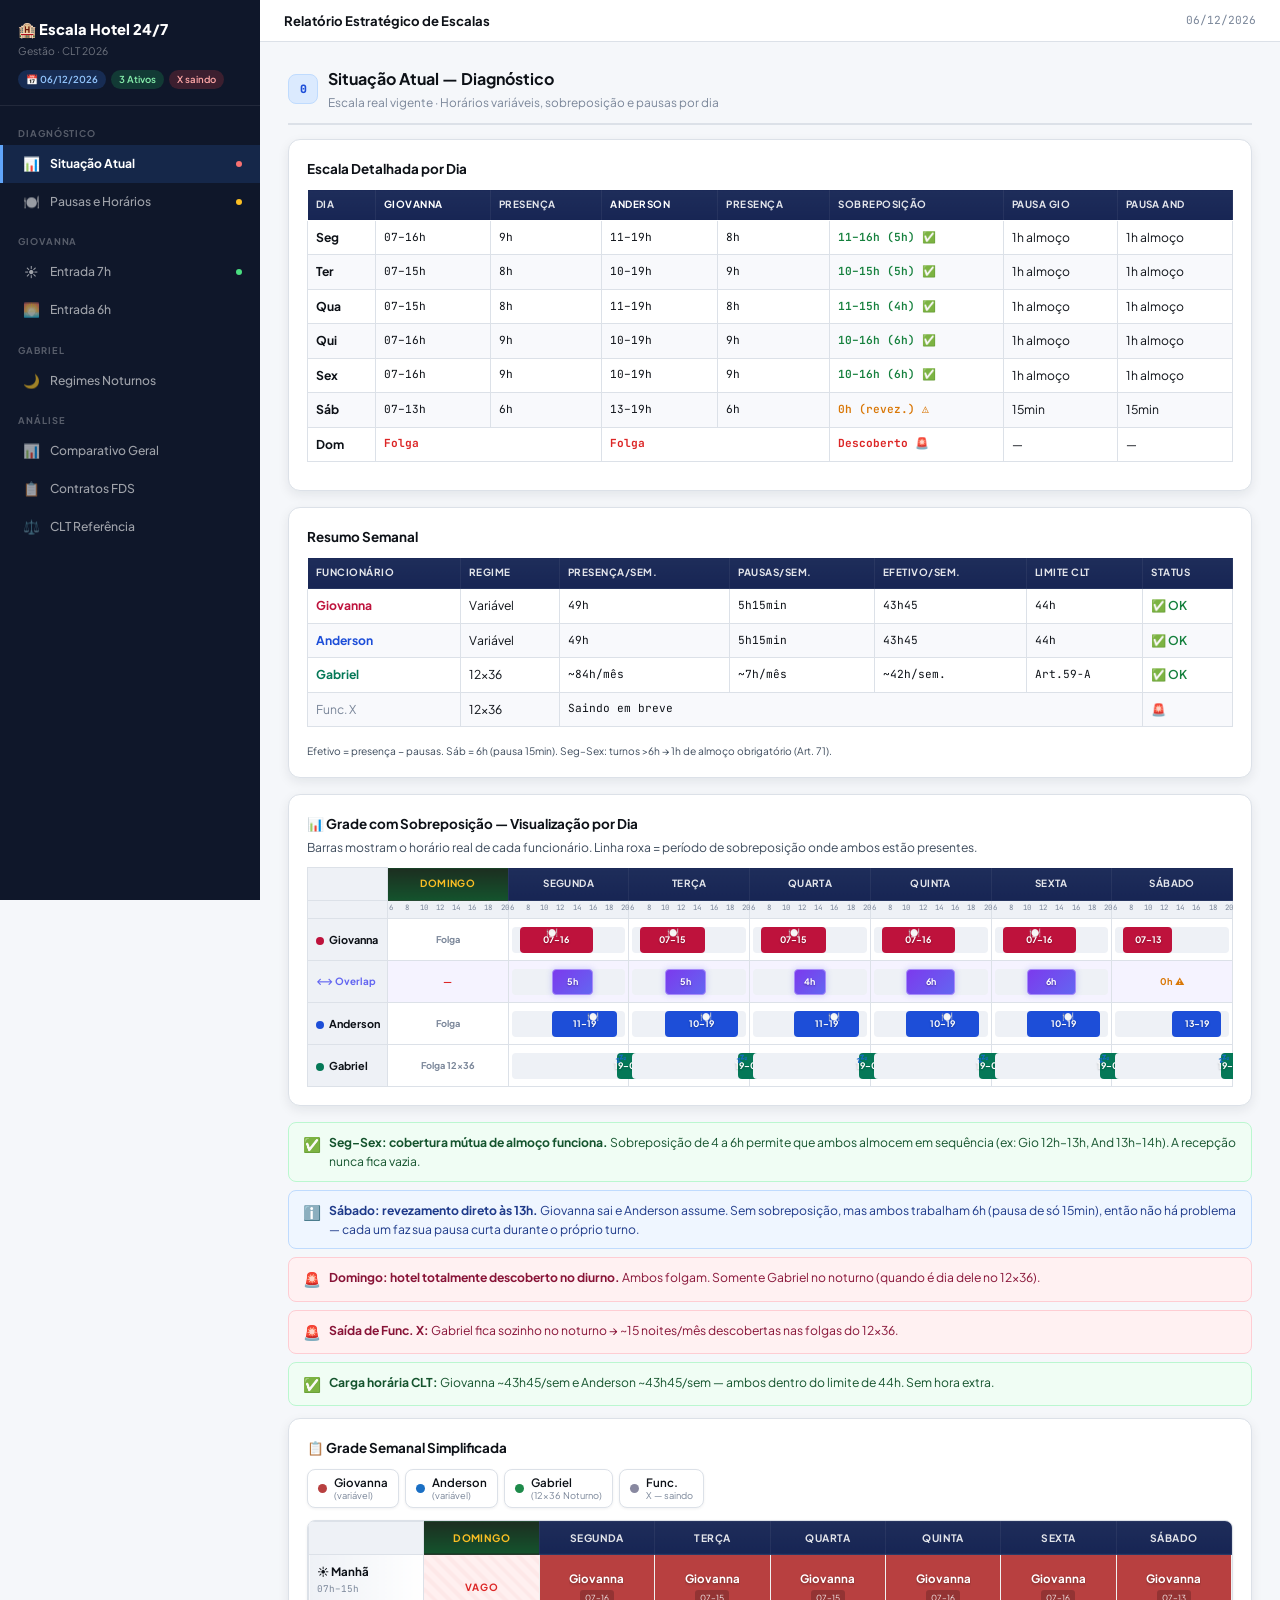
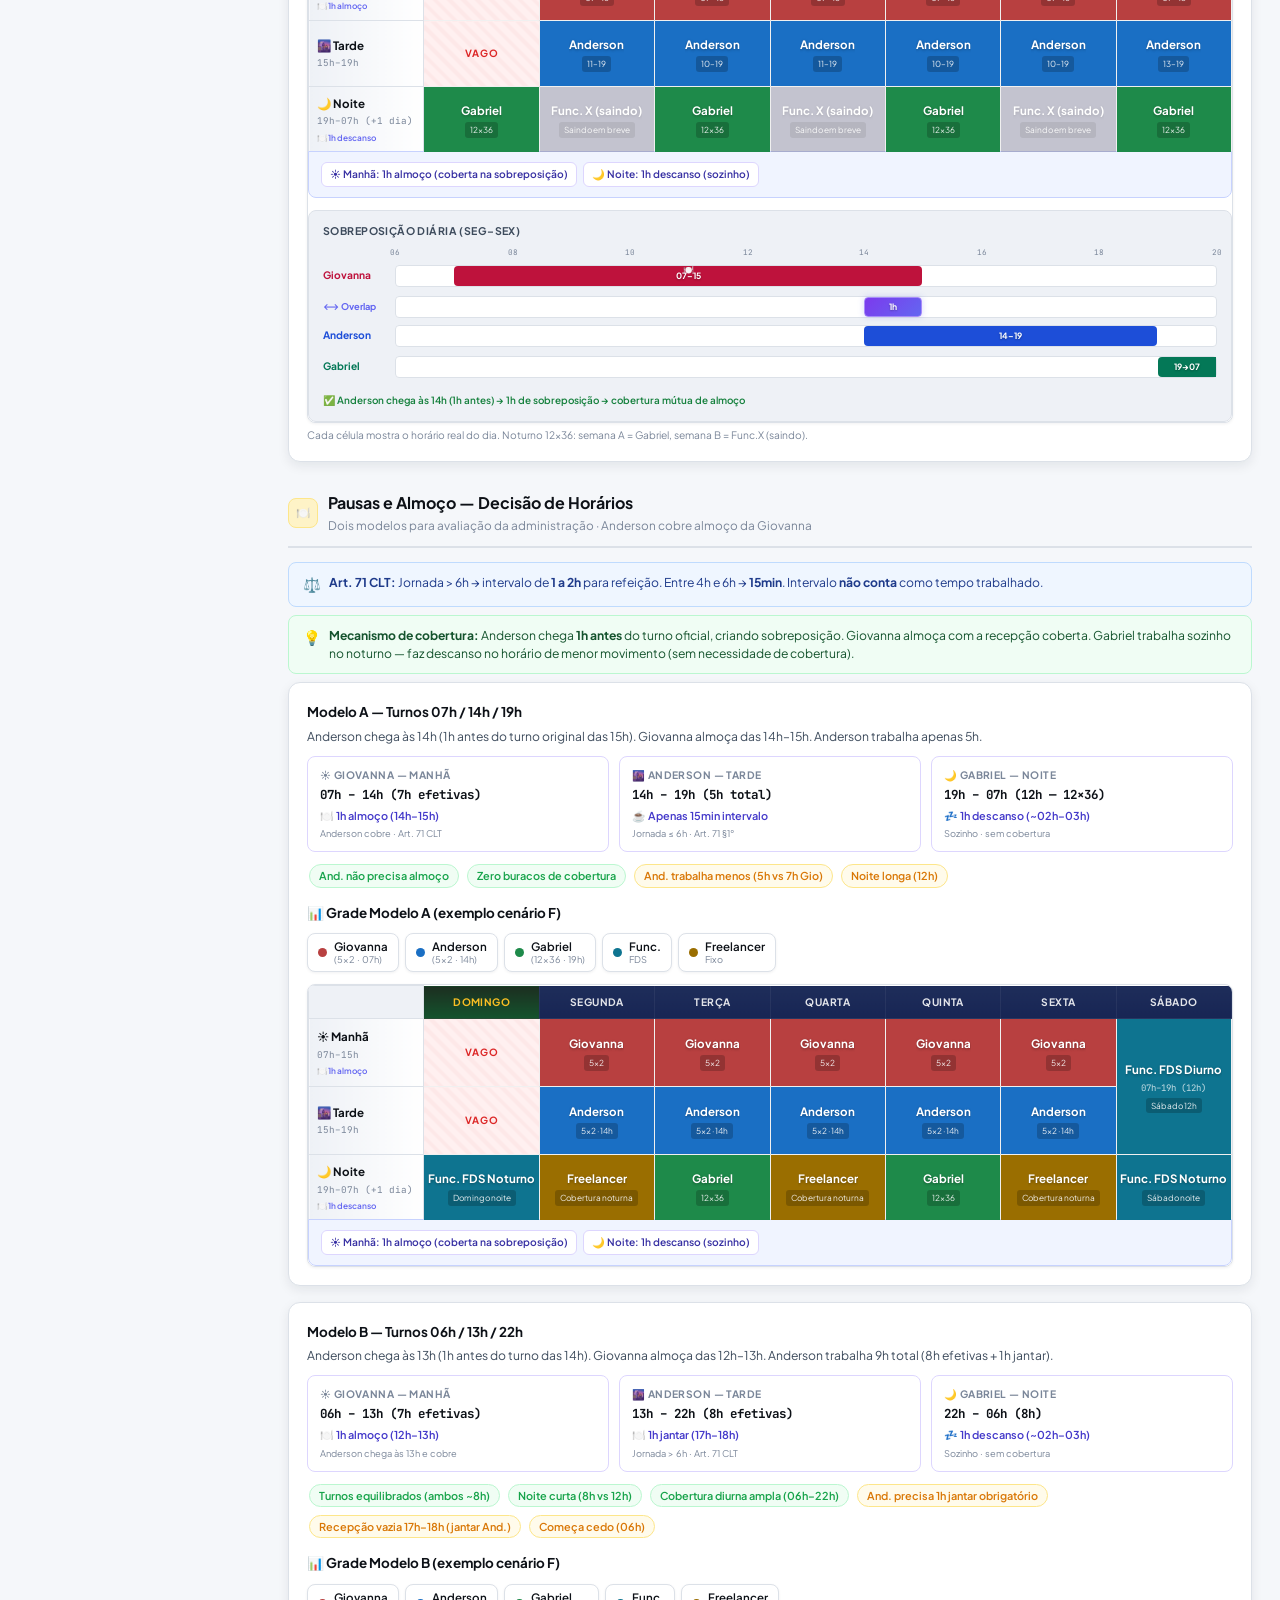
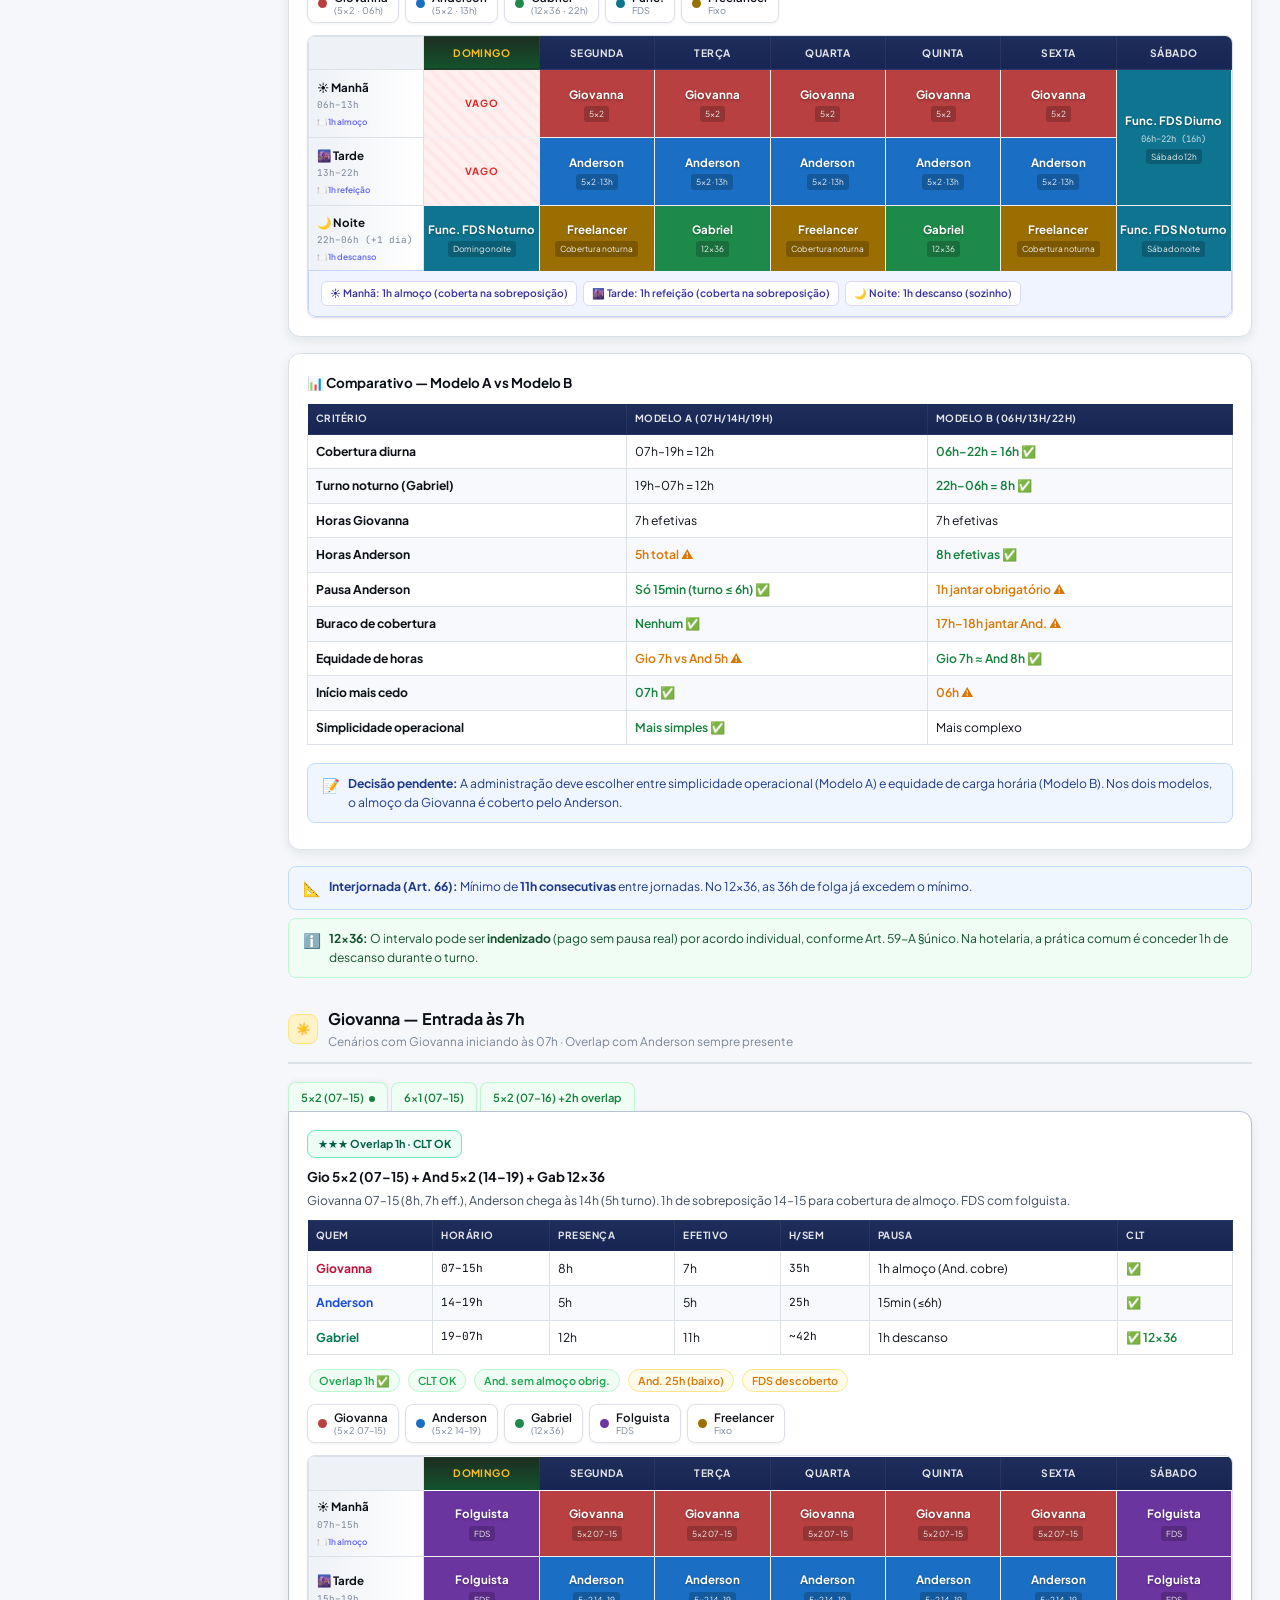
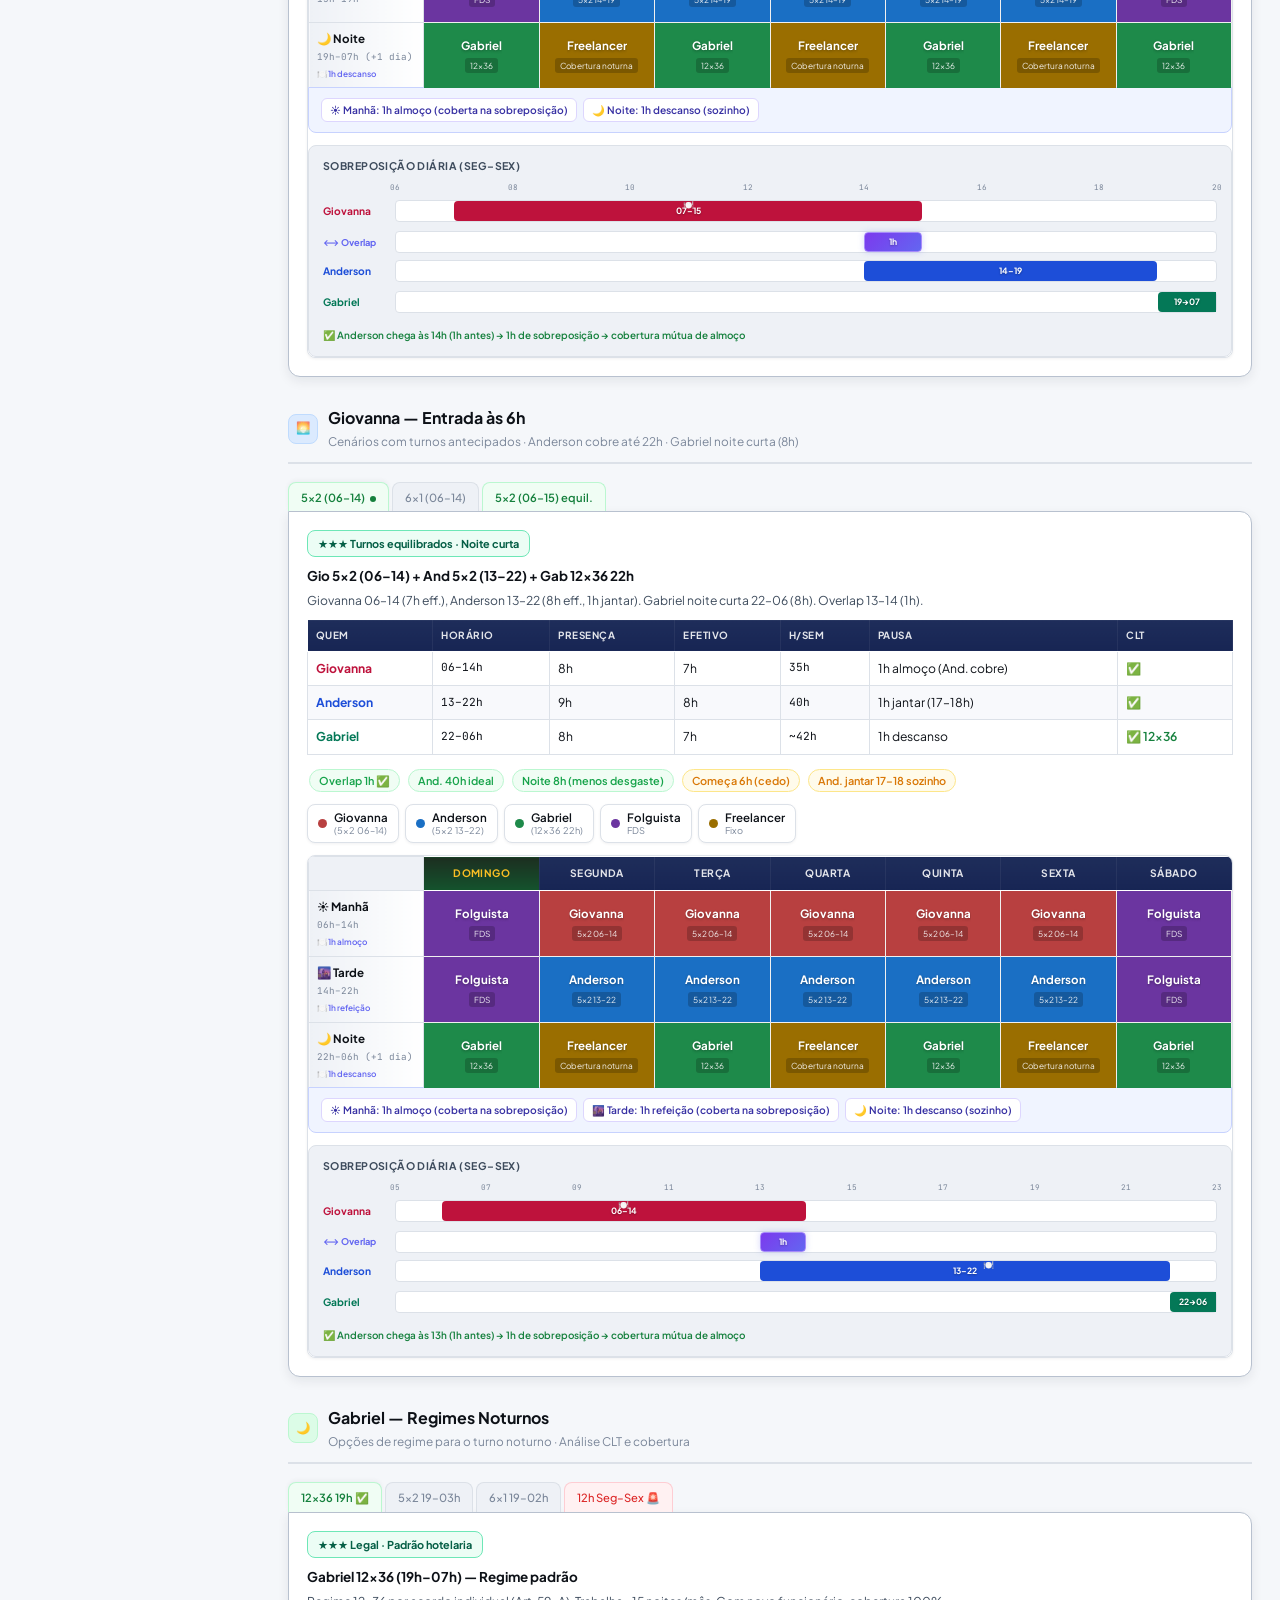
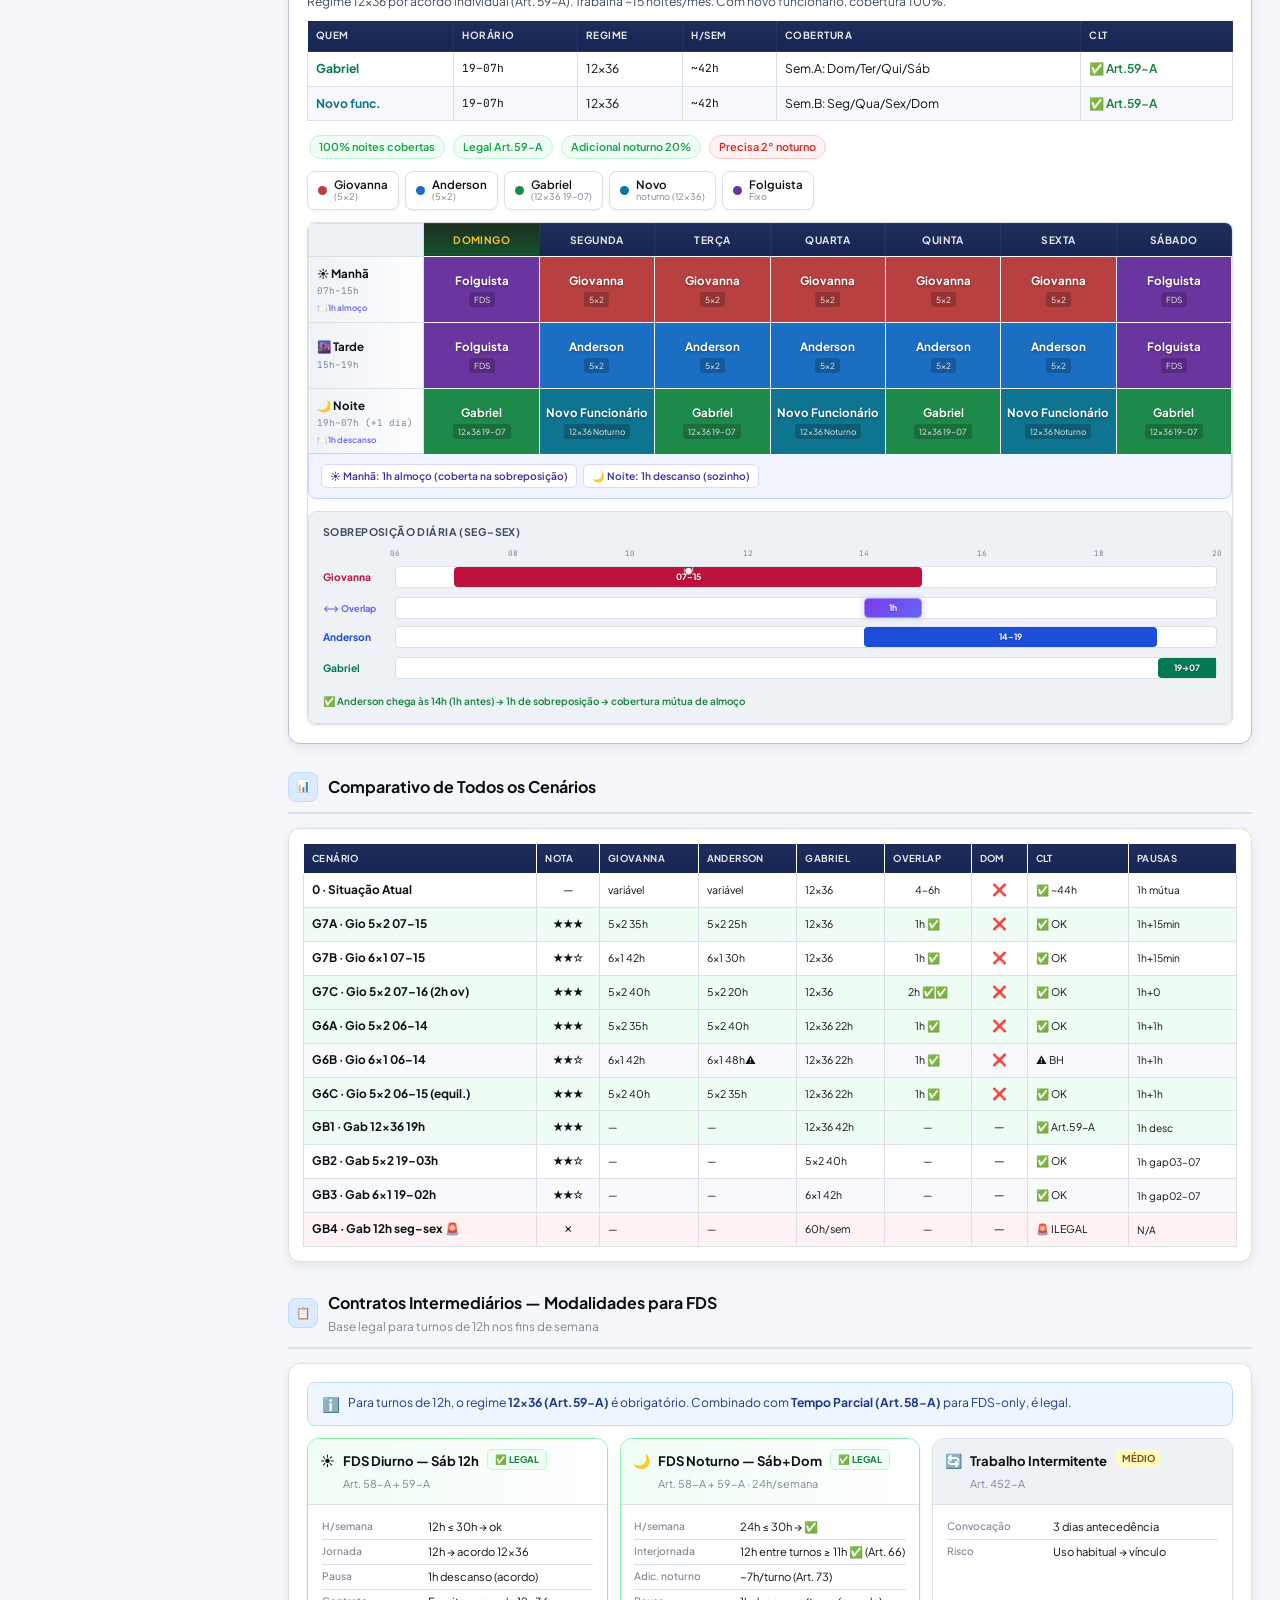
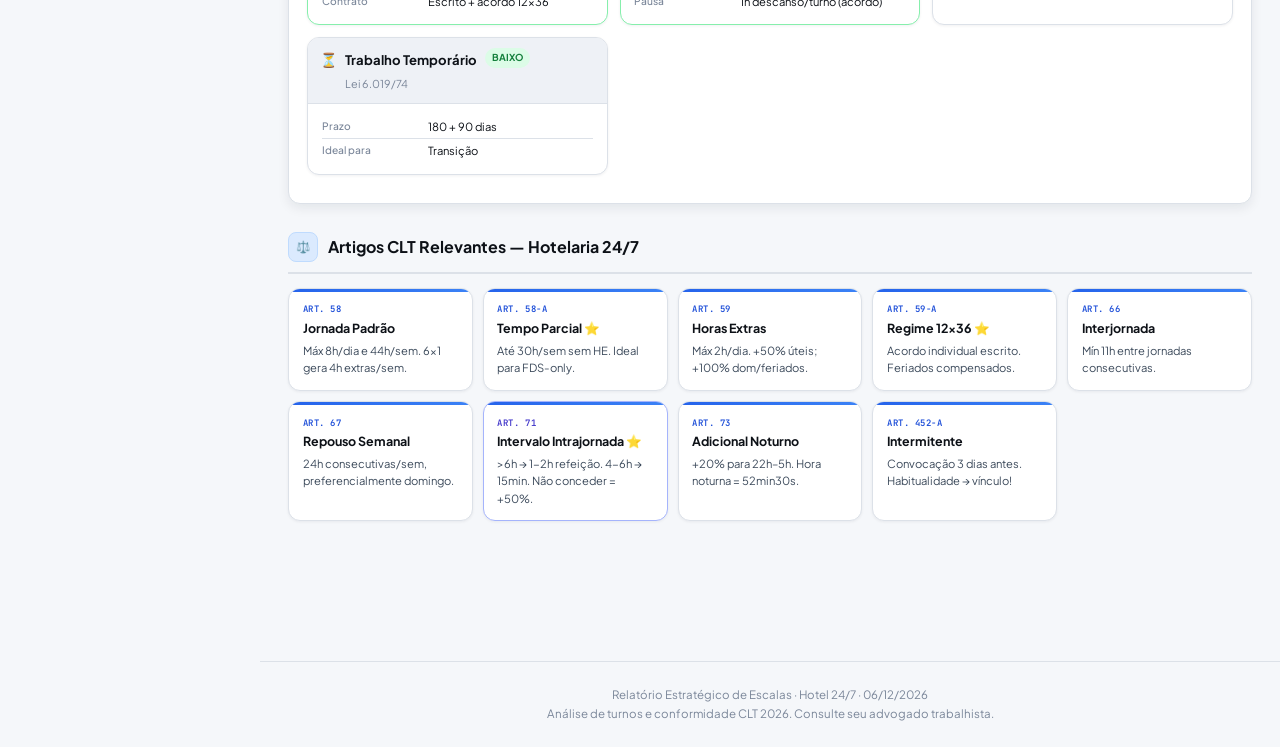
==== commit 72ecd407: "Relatório v10 — categorias Giovanna/Gabriel, overlap grid, pausas" ====
--- a/index.html
+++ b/index.html
@@ -5,7 +5,7 @@
 <meta name="viewport" content="width=device-width, initial-scale=1.0">
 <title>🏨 Escala Hotel 24/7 — Relatório Estratégico</title>
 <link href="https://fonts.googleapis.com/css2?family=Plus+Jakarta+Sans:wght@300;400;500;600;700;800&family=Inter:wght@300;400;500;600;700&family=JetBrains+Mono:wght@400;500;600&display=swap" rel="stylesheet">
-<link rel="stylesheet" href="style.css">
+<link rel="stylesheet" href="./style.css">
 </head>
 <body>
 
@@ -634,6 +634,6 @@
 </div><!-- end main -->
 </div><!-- end app -->
 
-<script src="escala.js"></script>
+<script src="./escala.js"></script>
 </body>
 </html>
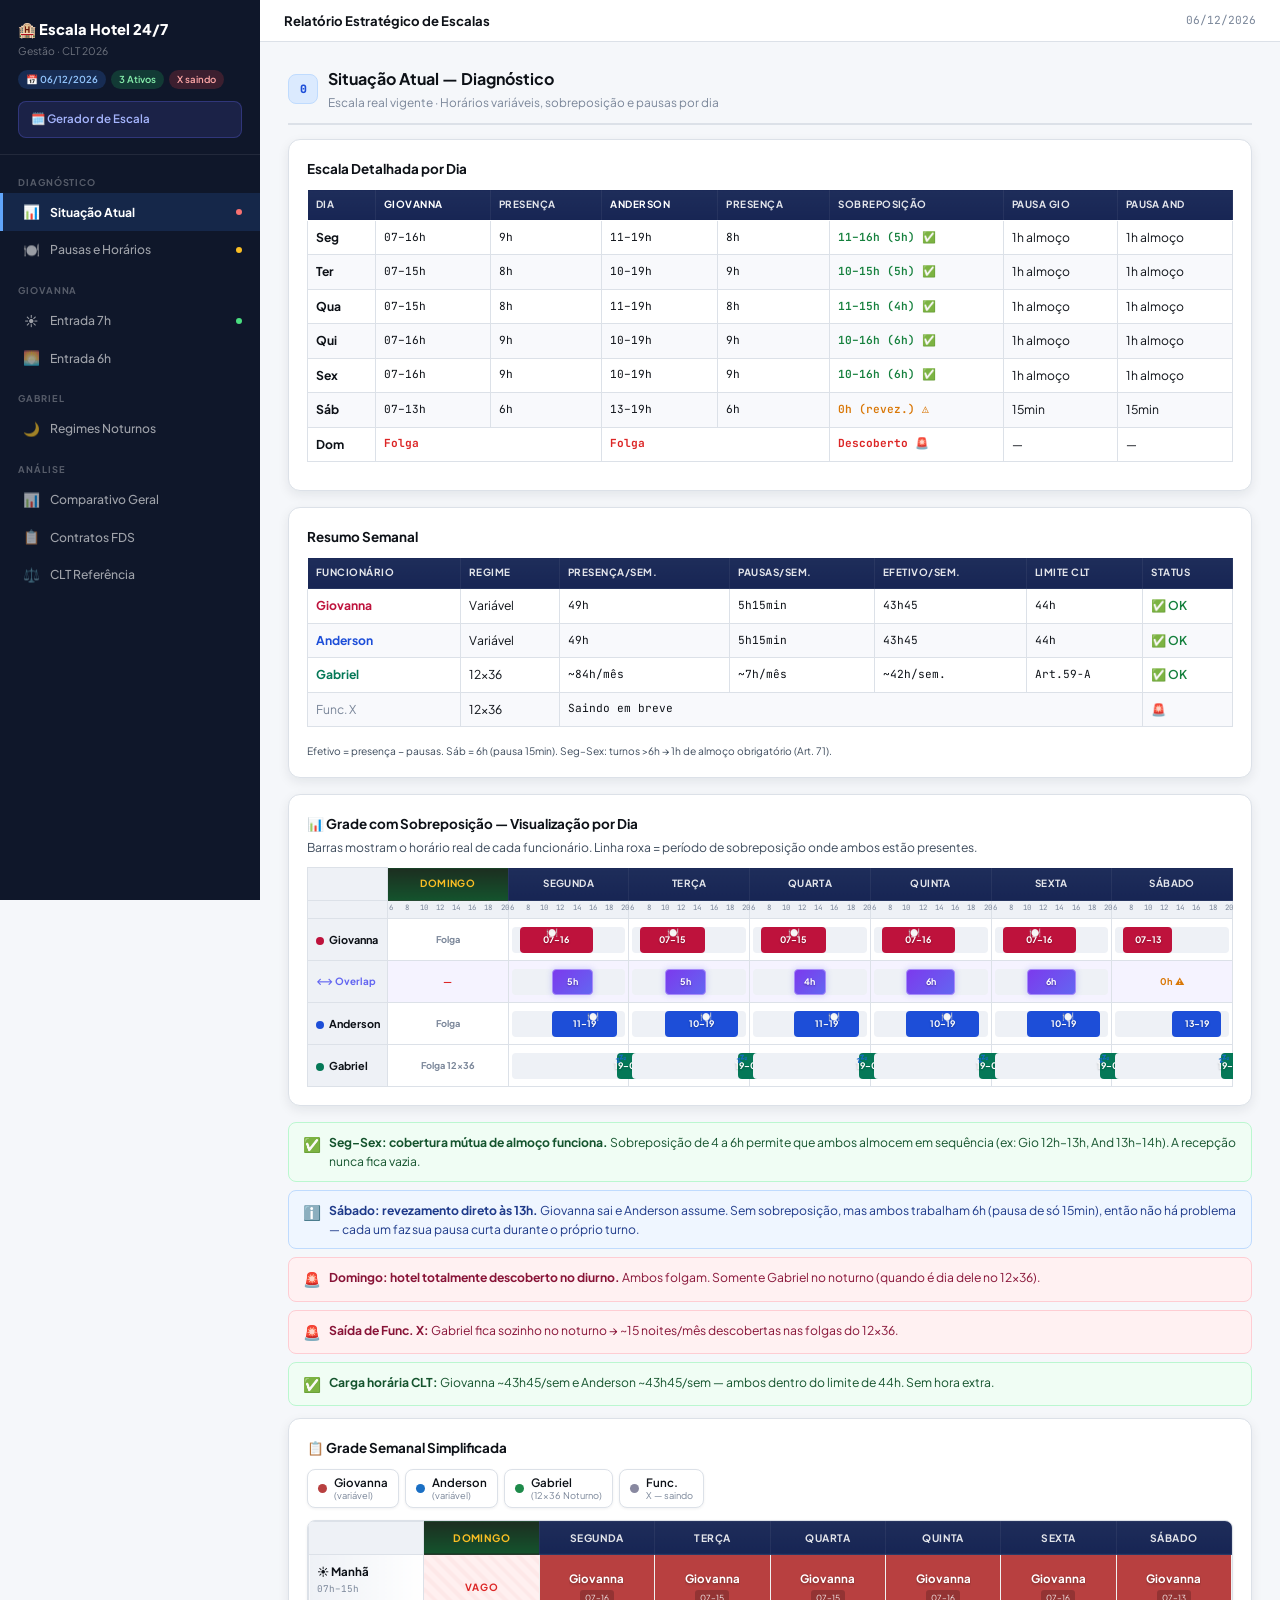
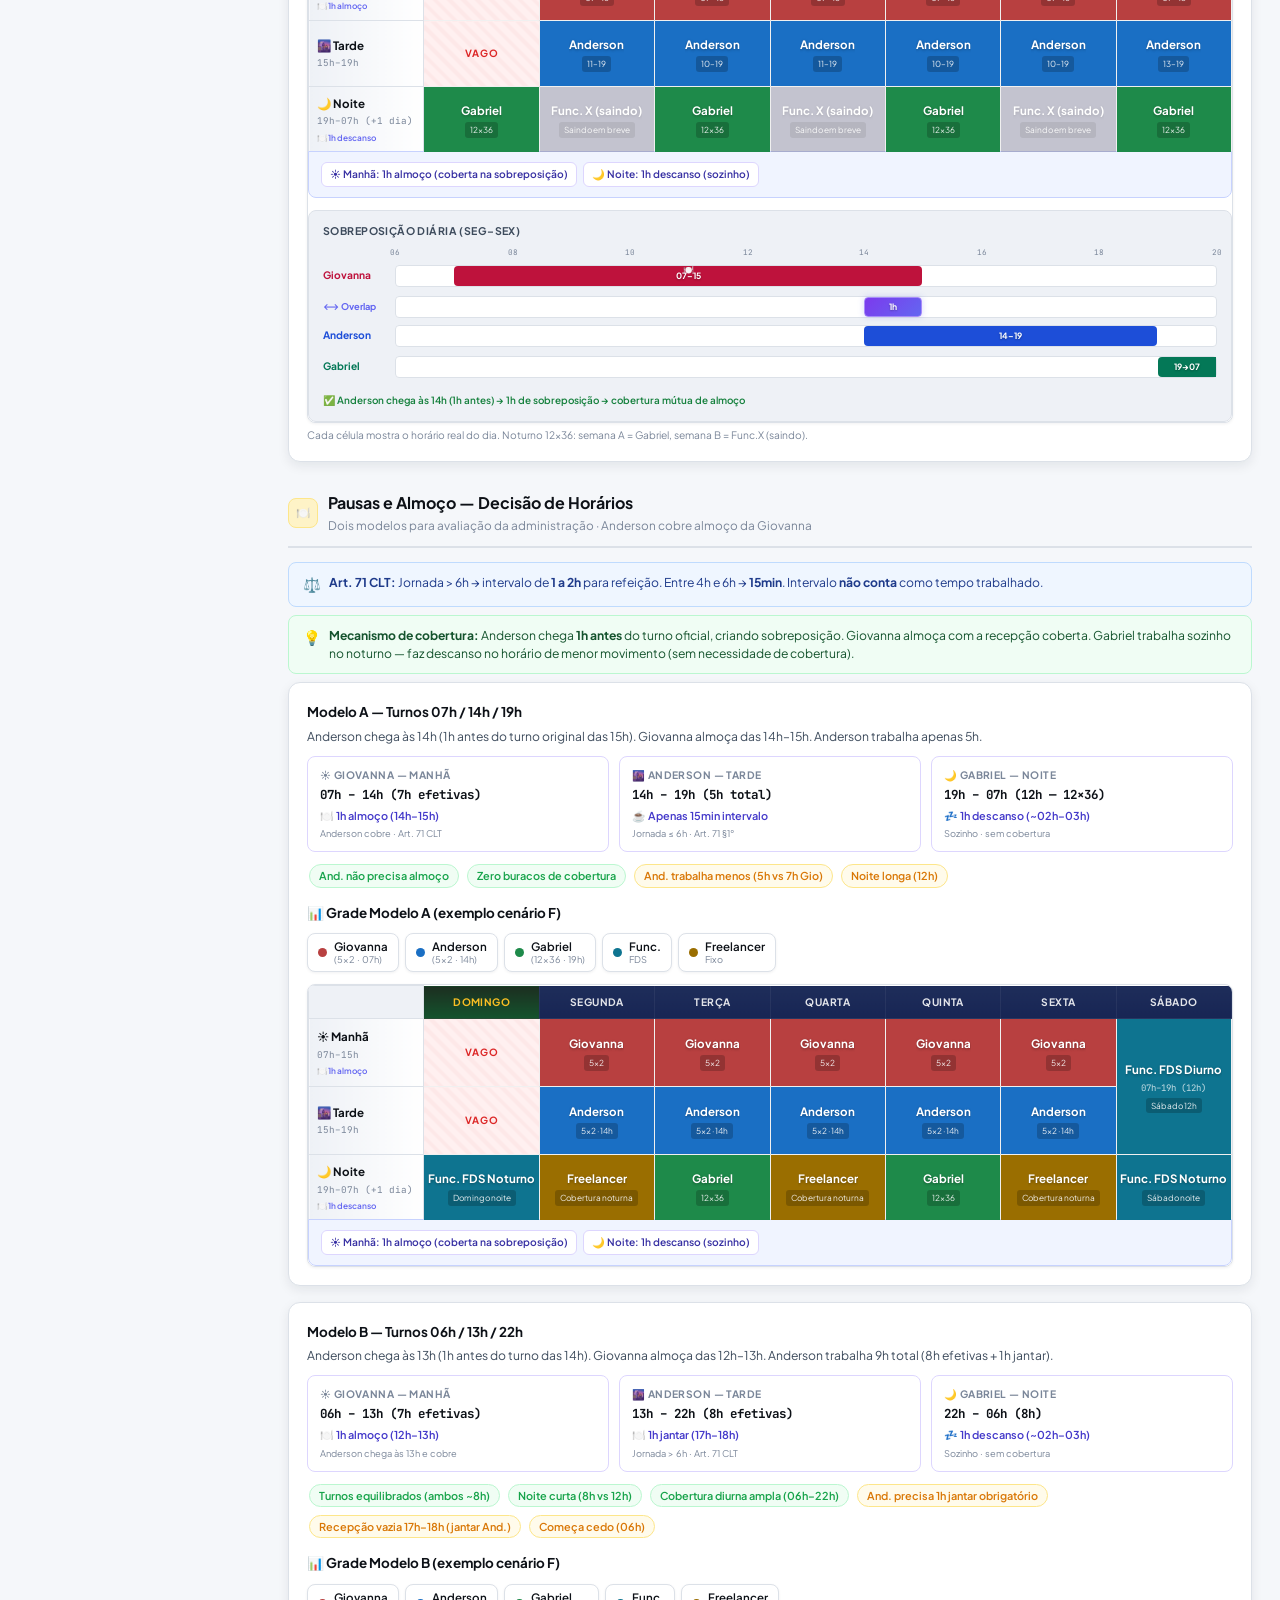
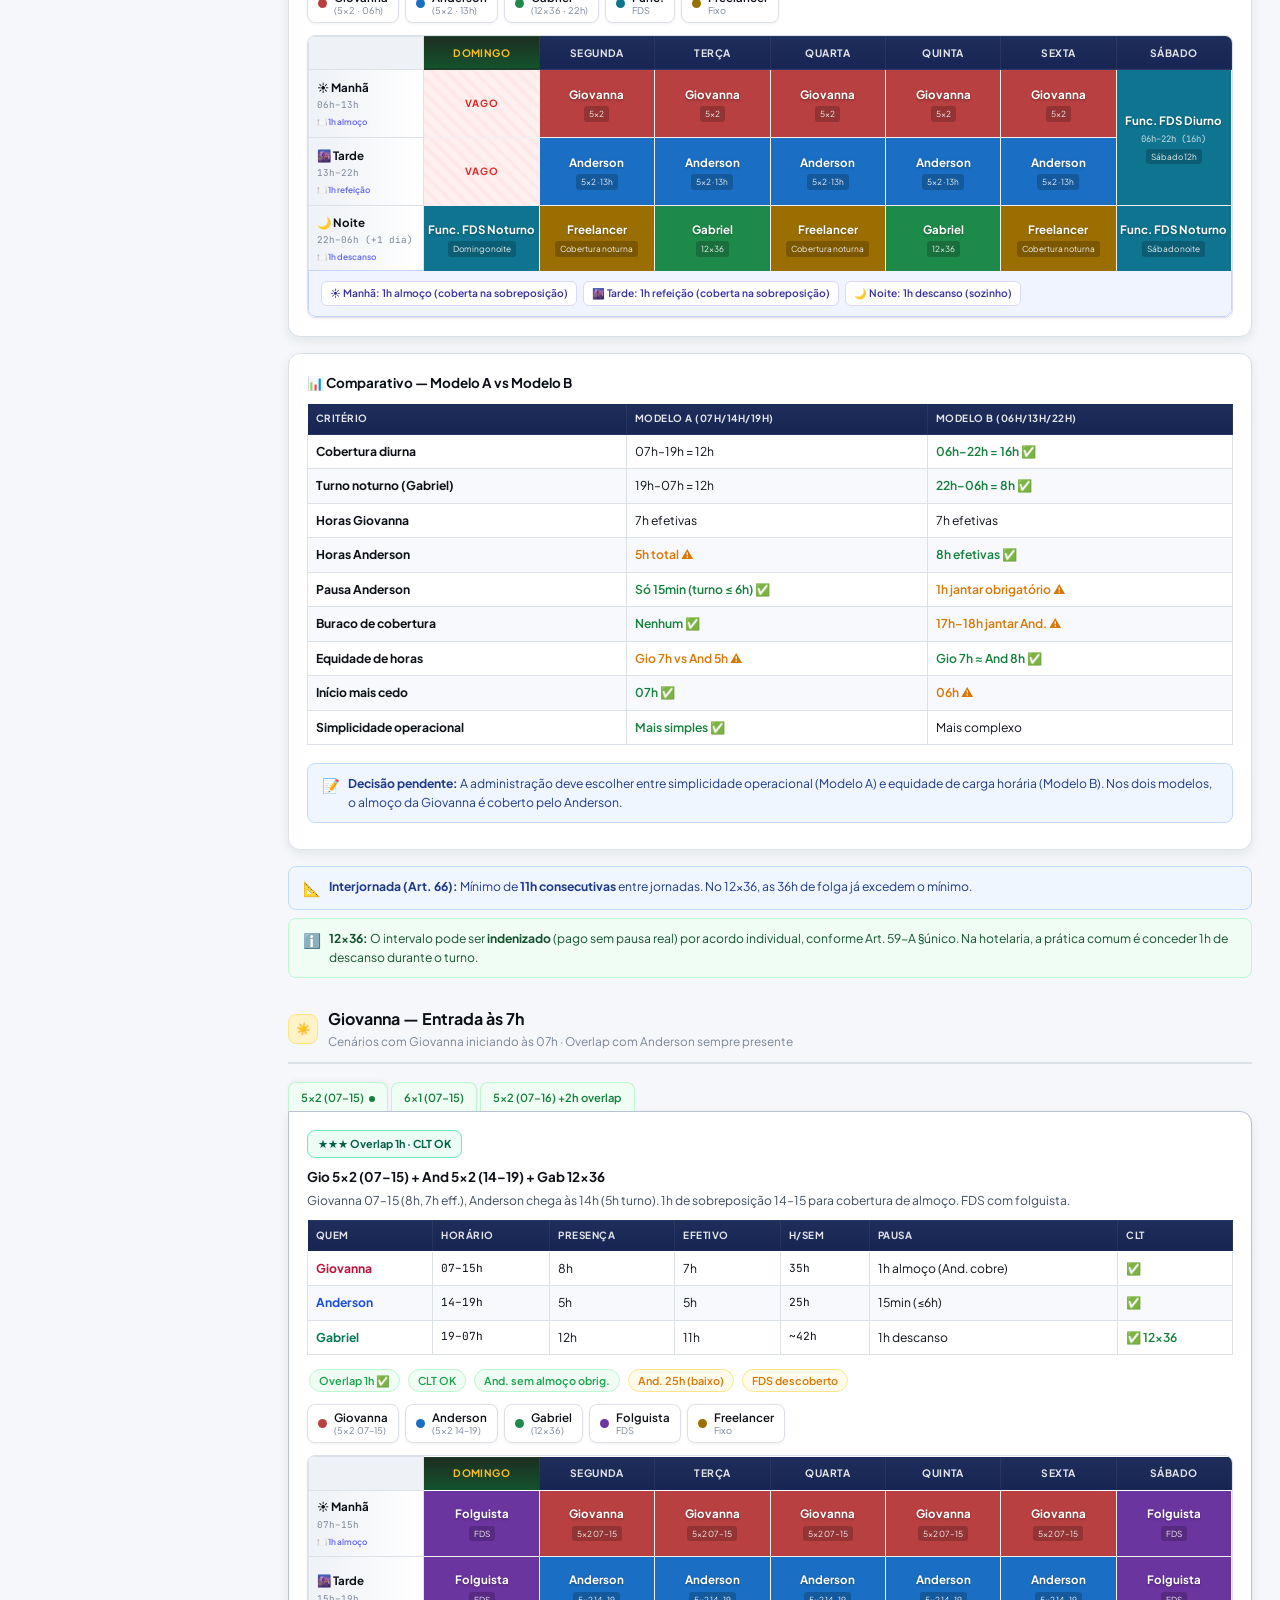
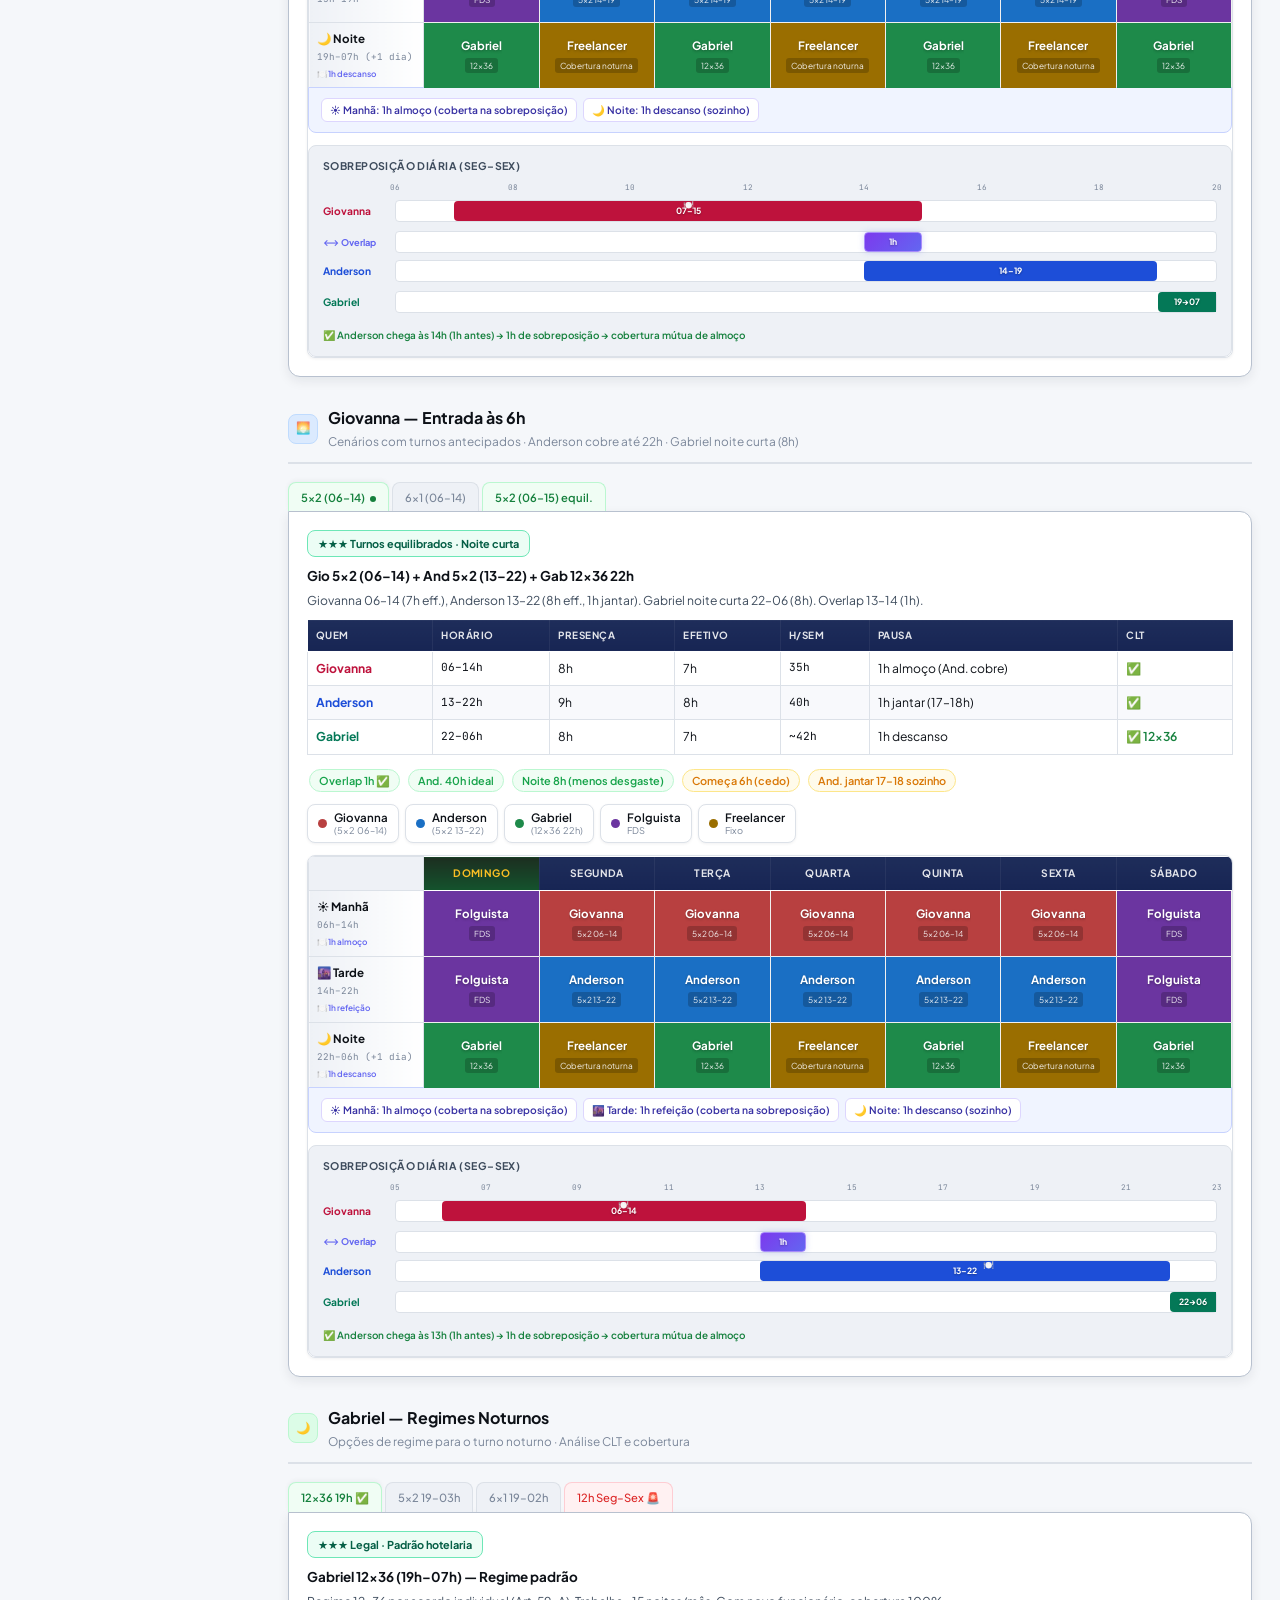
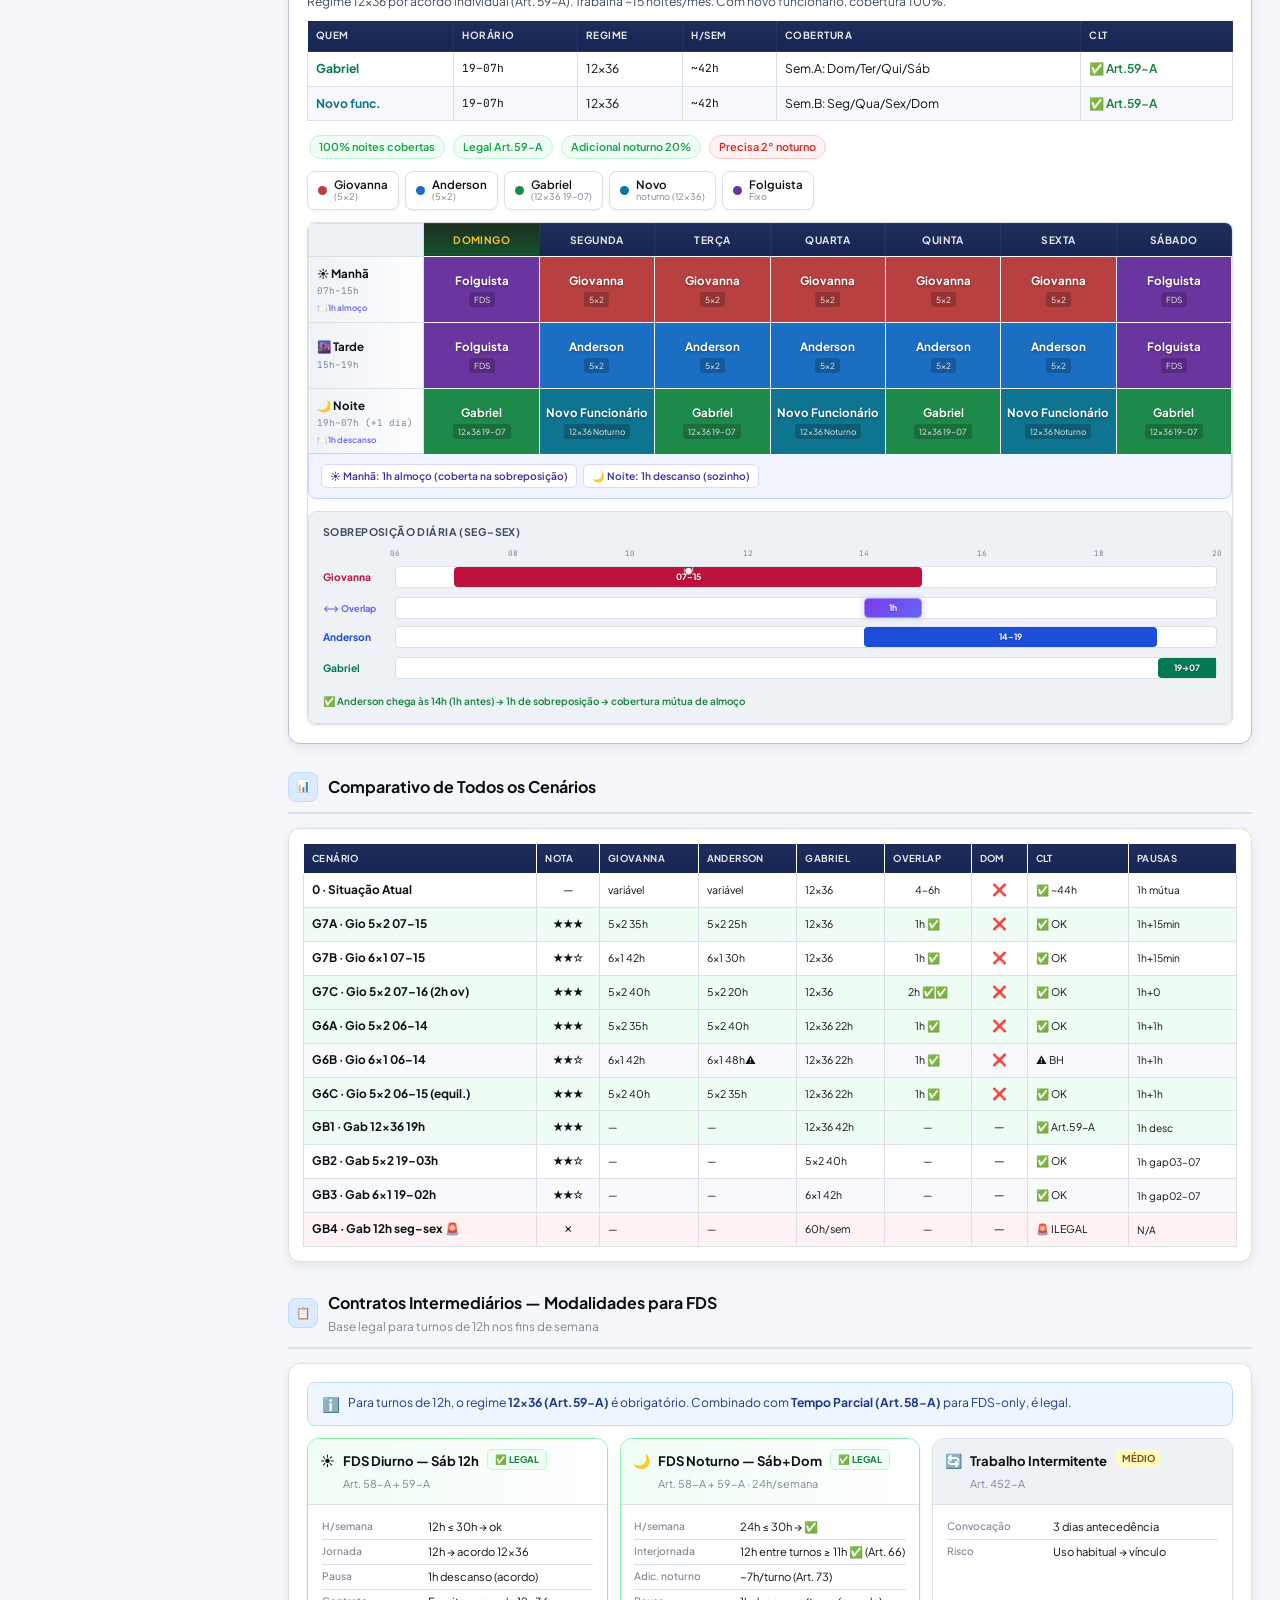
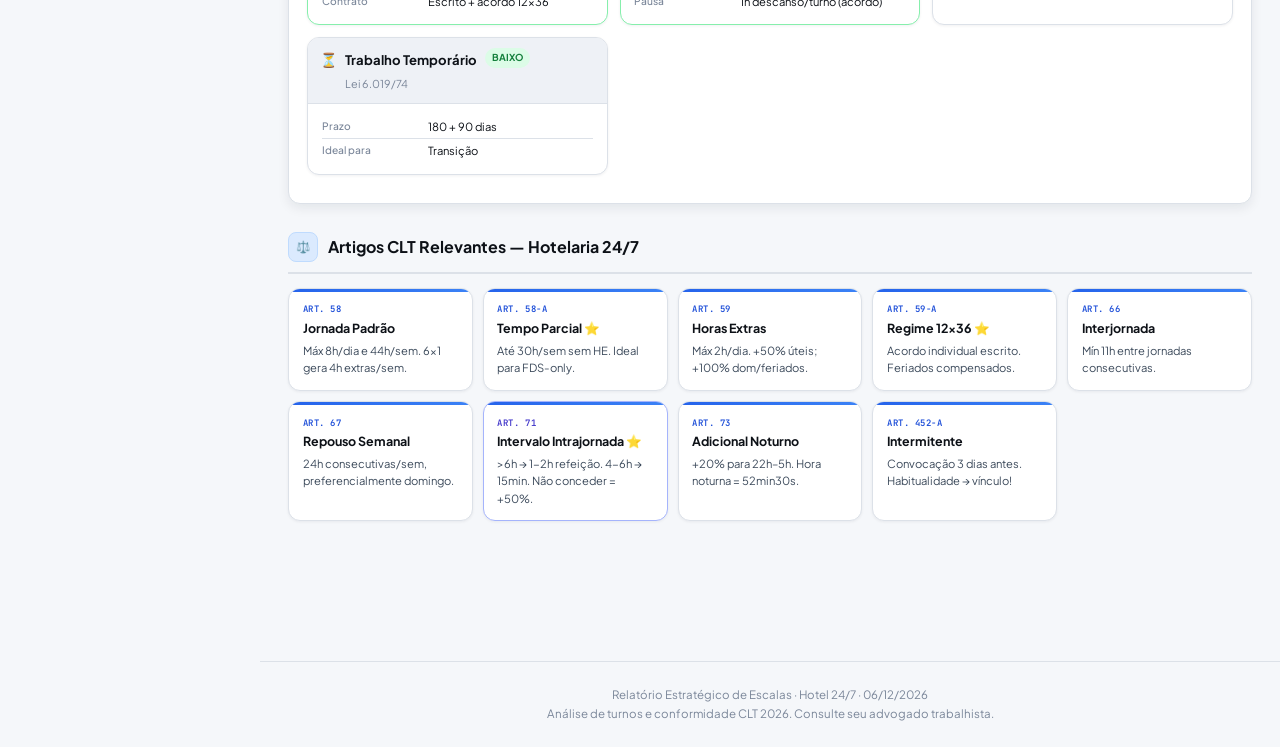
==== commit 7a4b743a: "Relatório v12 — categorias Giovanna/Gabriel, overlap grid, pausas" ====
--- a/index.html
+++ b/index.html
@@ -23,6 +23,7 @@
       <span class="sbadge sbadge-green">3 Ativos</span>
       <span class="sbadge sbadge-red">X saindo</span>
     </div>
+    <a href="./gerador.html" style="display:flex;align-items:center;gap:6px;margin-top:12px;padding:8px 12px;border-radius:8px;background:rgba(99,102,241,.15);border:1px solid rgba(99,102,241,.3);color:#a5b4fc;font-size:.72rem;font-weight:600;text-decoration:none;transition:all .15s">🗓️ Gerador de Escala</a>
   </div>
   <div class="sidebar-nav">
 
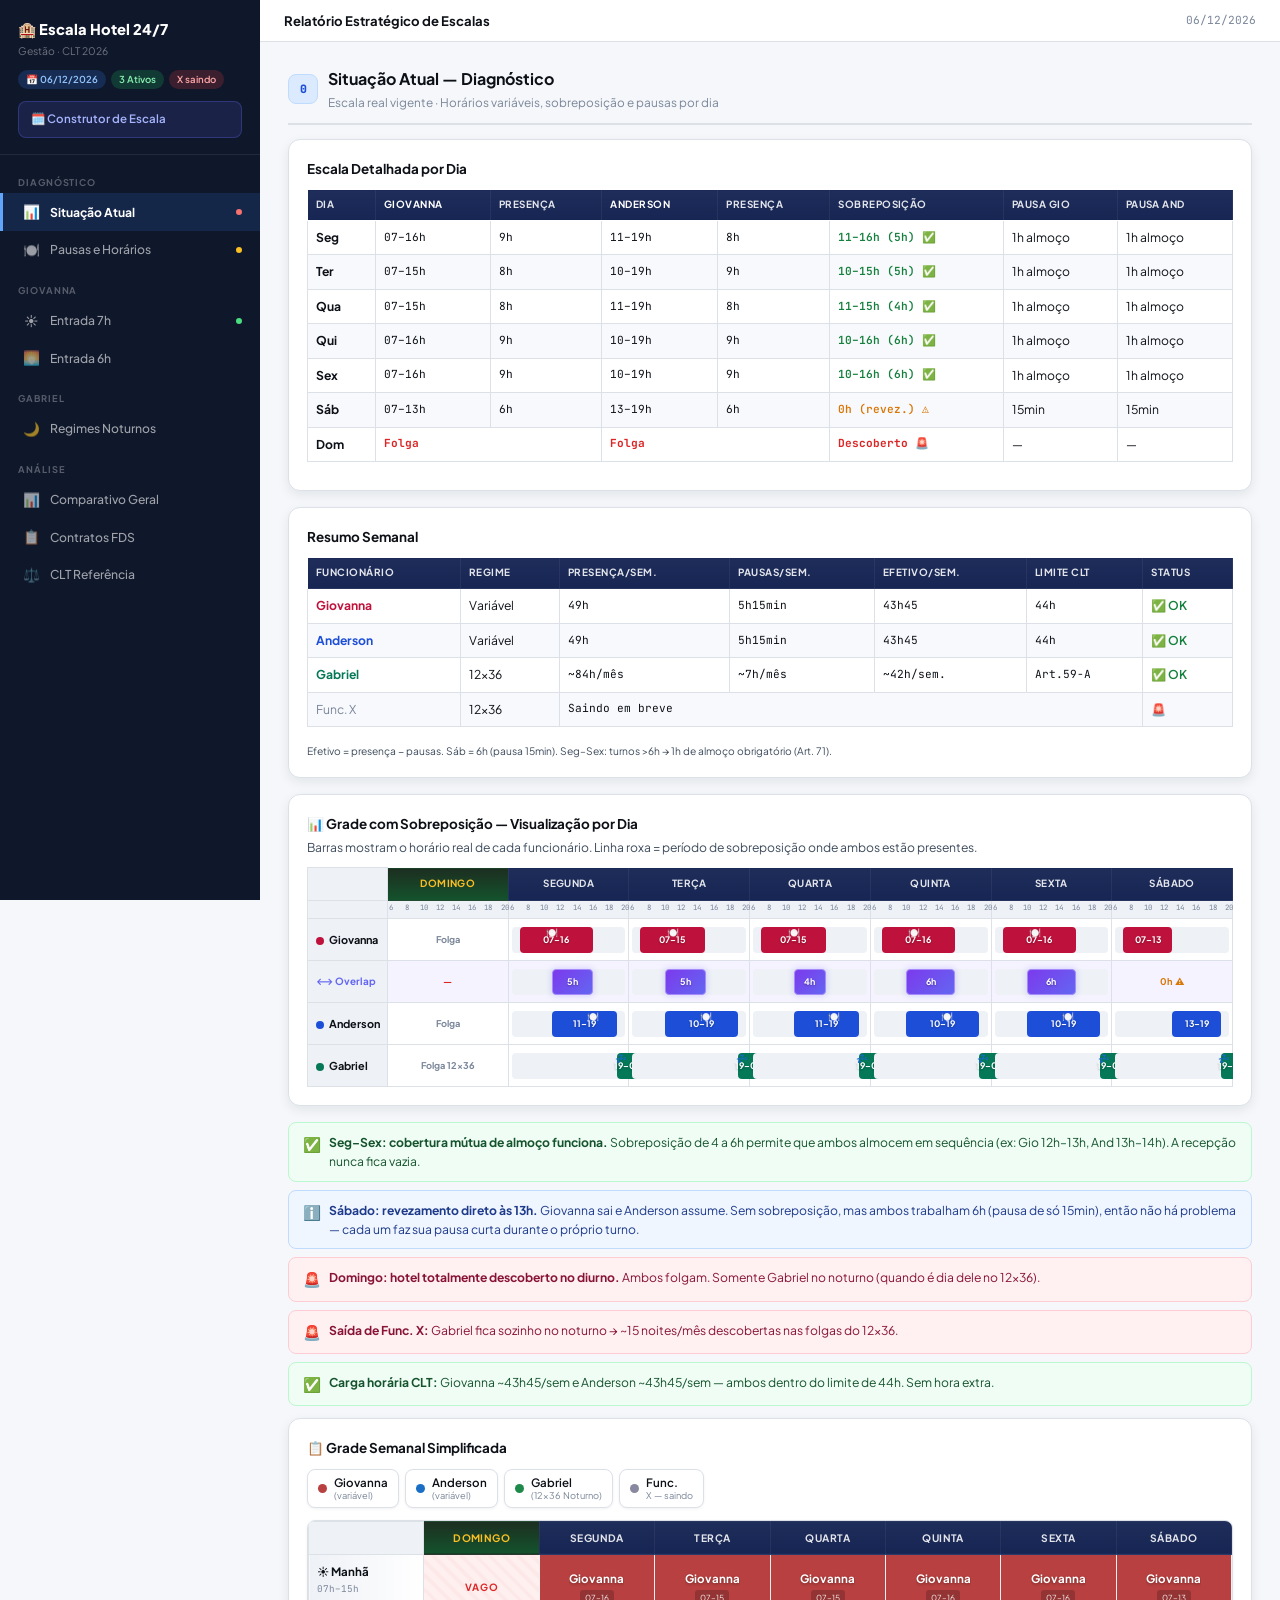
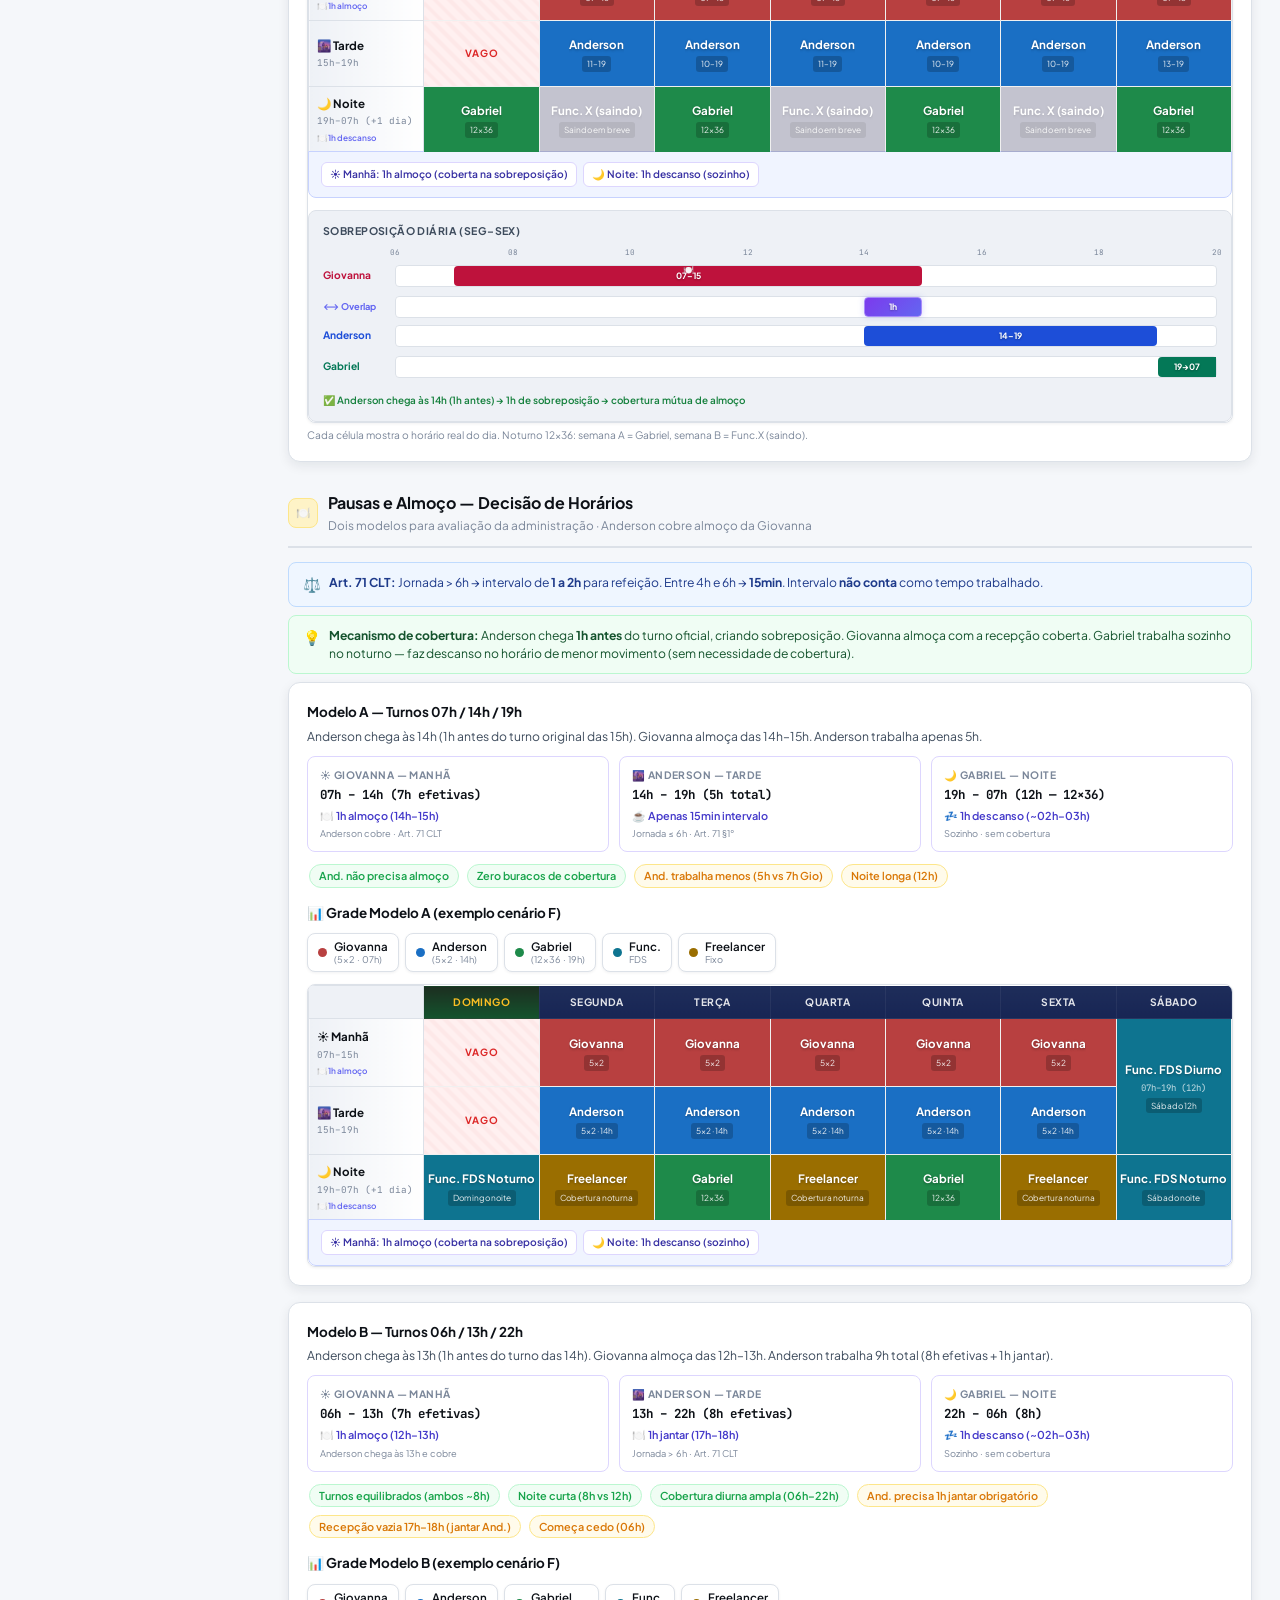
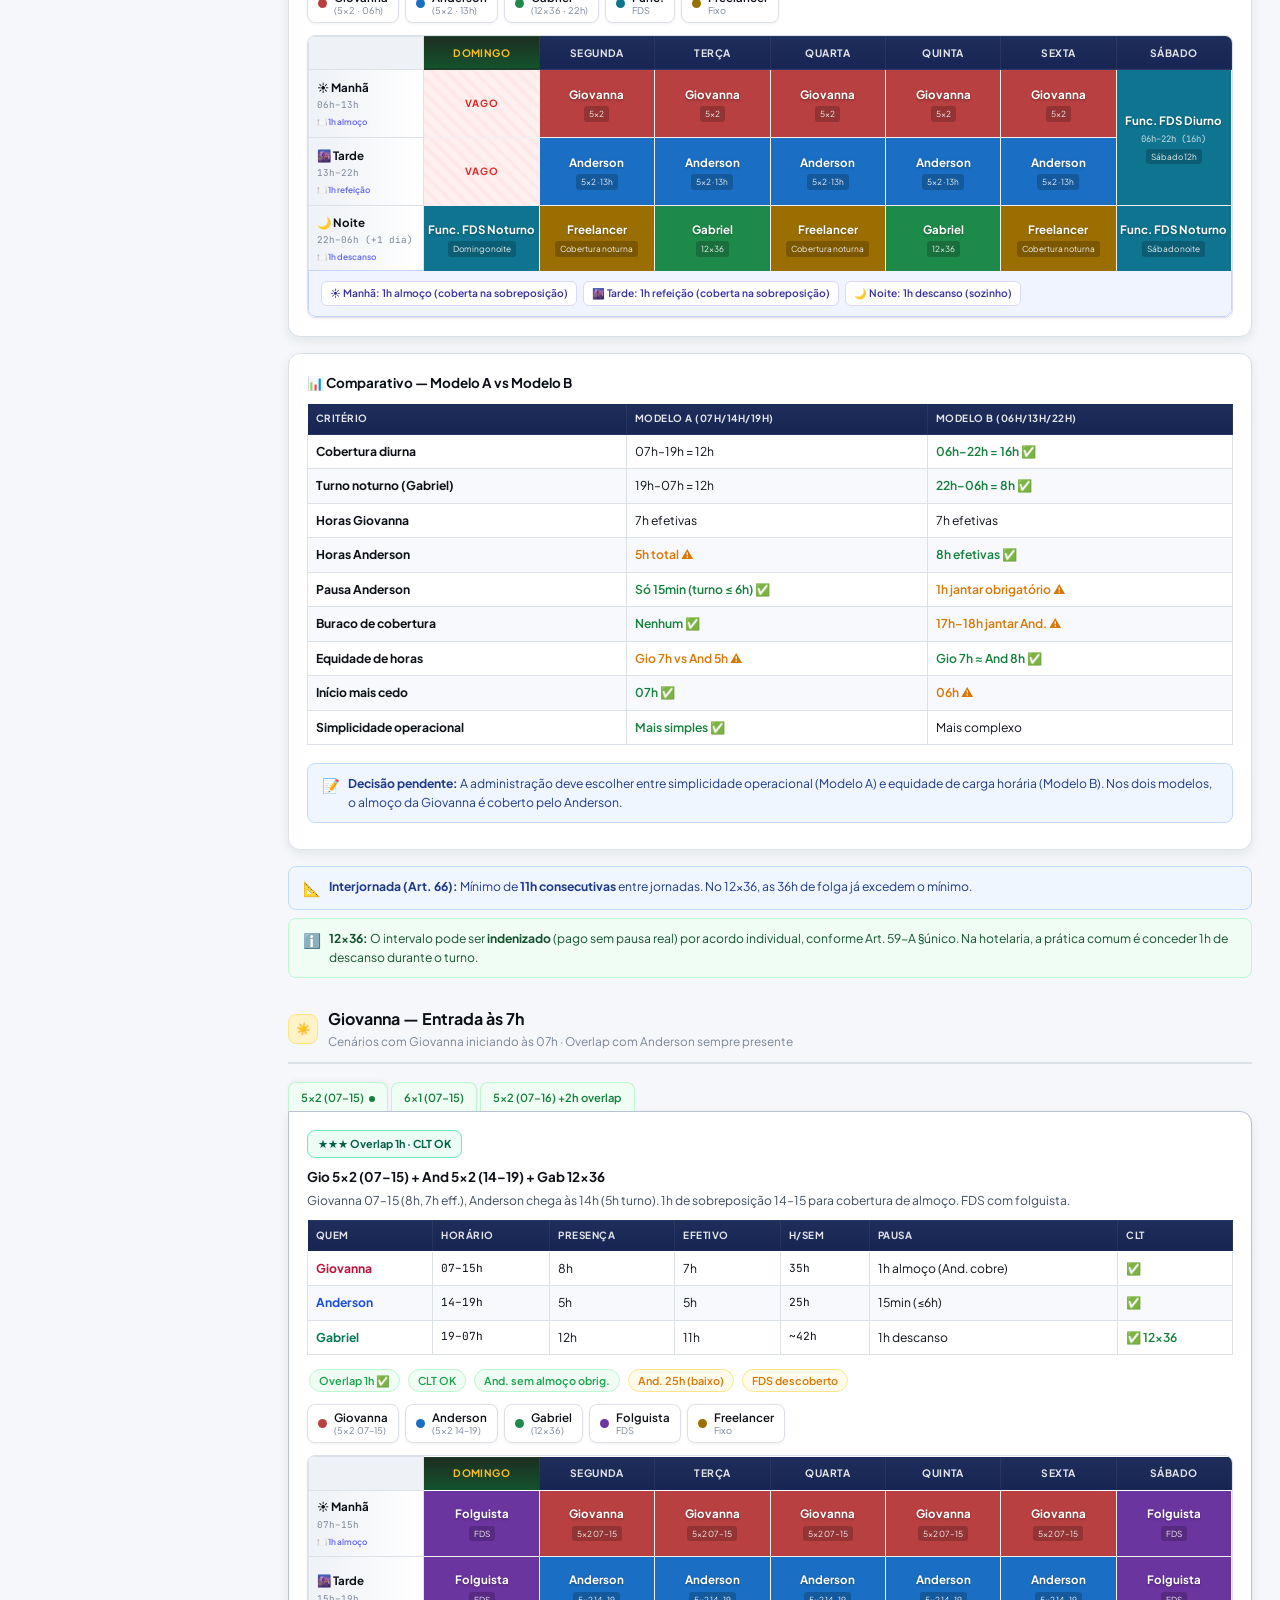
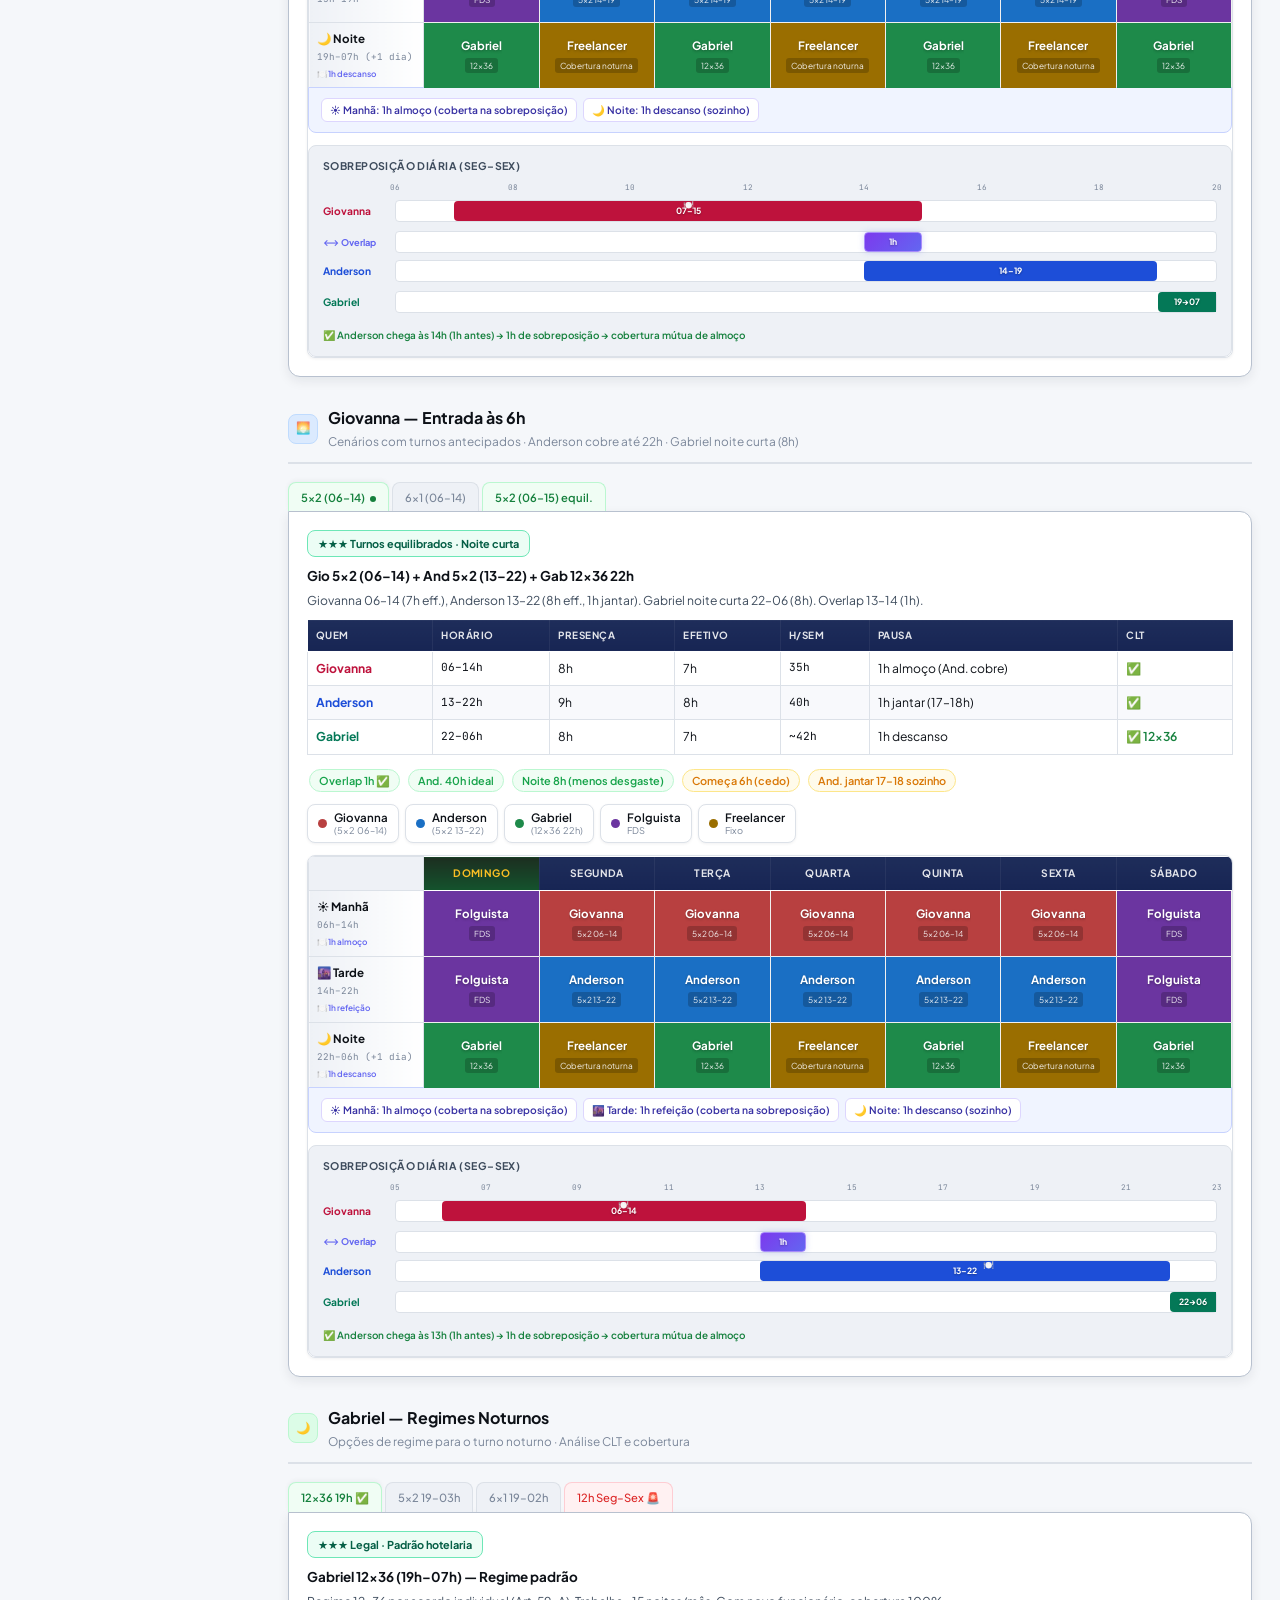
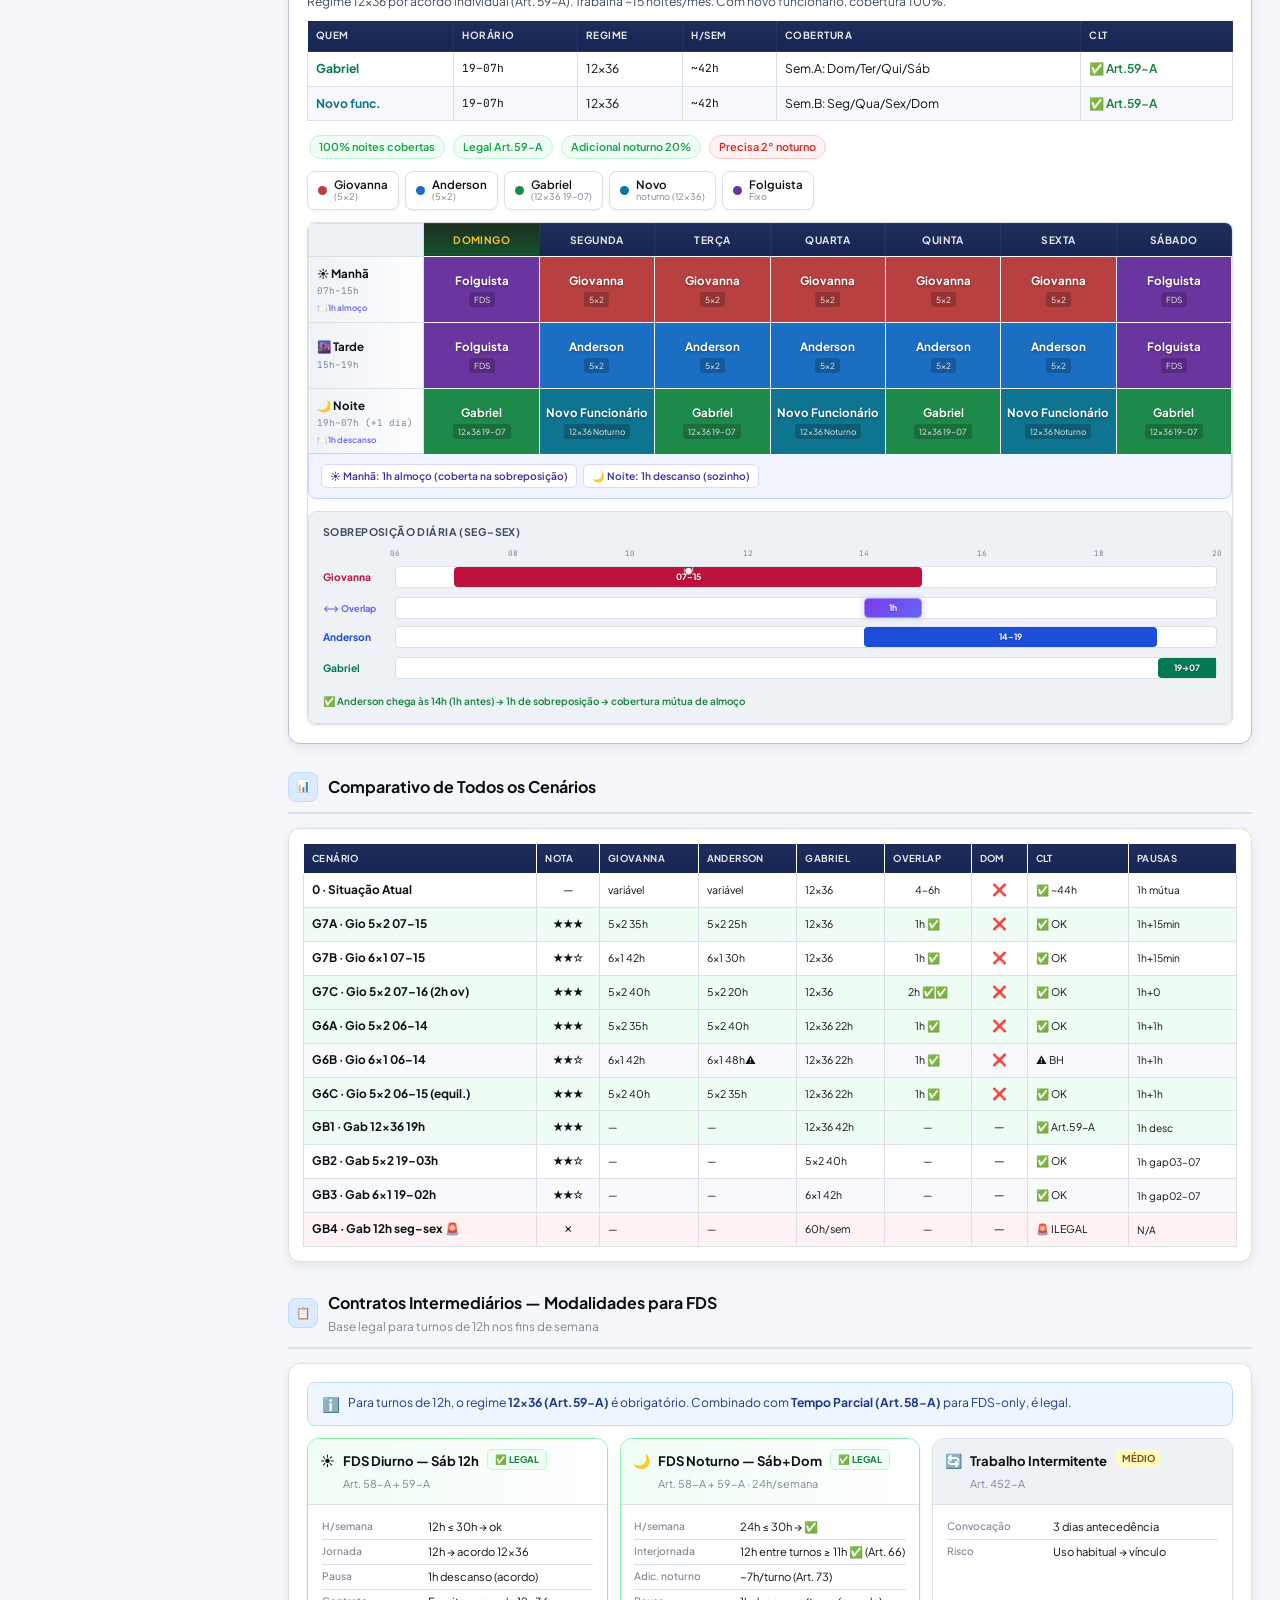
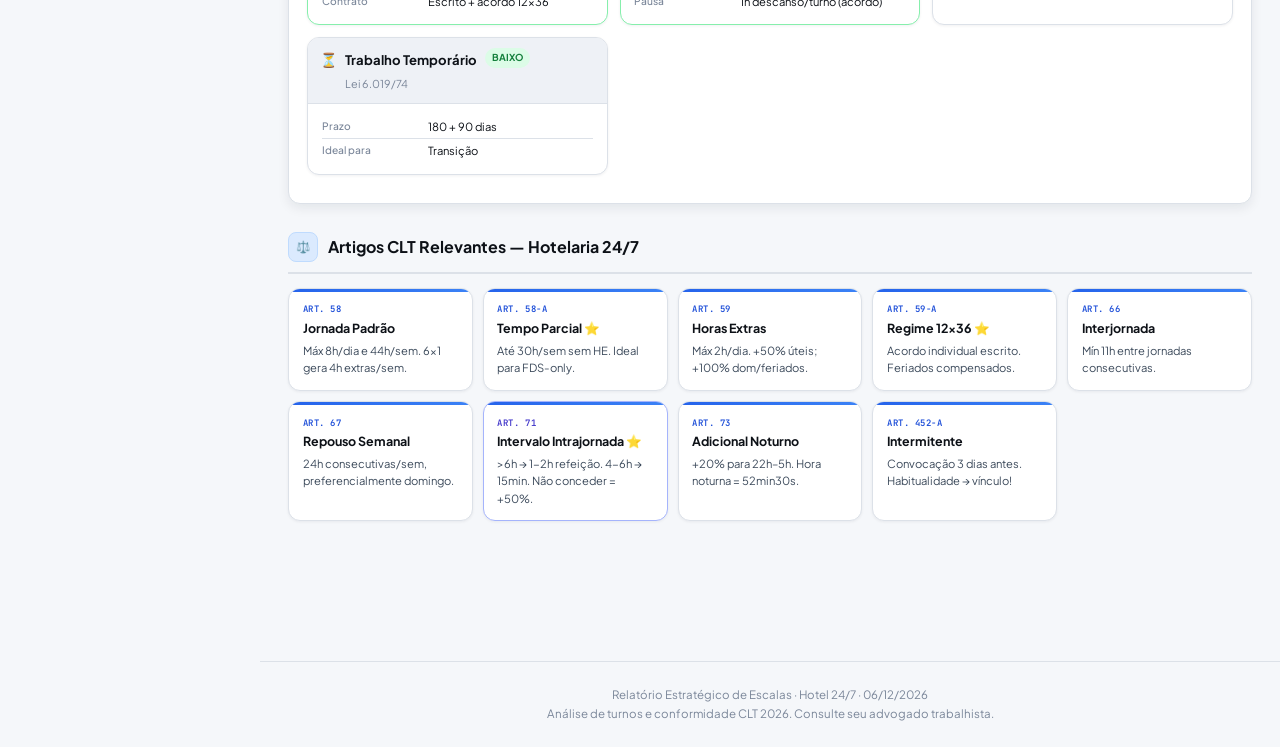
==== commit 2bc0bfe4: "Construtor com overlap em tempo real + links corrigidos" ====
--- a/index.html
+++ b/index.html
@@ -23,7 +23,7 @@
       <span class="sbadge sbadge-green">3 Ativos</span>
       <span class="sbadge sbadge-red">X saindo</span>
     </div>
-    <a href="./gerador.html" style="display:flex;align-items:center;gap:6px;margin-top:12px;padding:8px 12px;border-radius:8px;background:rgba(99,102,241,.15);border:1px solid rgba(99,102,241,.3);color:#a5b4fc;font-size:.72rem;font-weight:600;text-decoration:none;transition:all .15s">🗓️ Gerador de Escala</a>
+    <a href="./schedule-builder.html" style="display:flex;align-items:center;gap:6px;margin-top:12px;padding:8px 12px;border-radius:8px;background:rgba(99,102,241,.15);border:1px solid rgba(99,102,241,.3);color:#a5b4fc;font-size:.72rem;font-weight:600;text-decoration:none;transition:all .15s">🗓️ Construtor de Escala</a>
   </div>
   <div class="sidebar-nav">
 
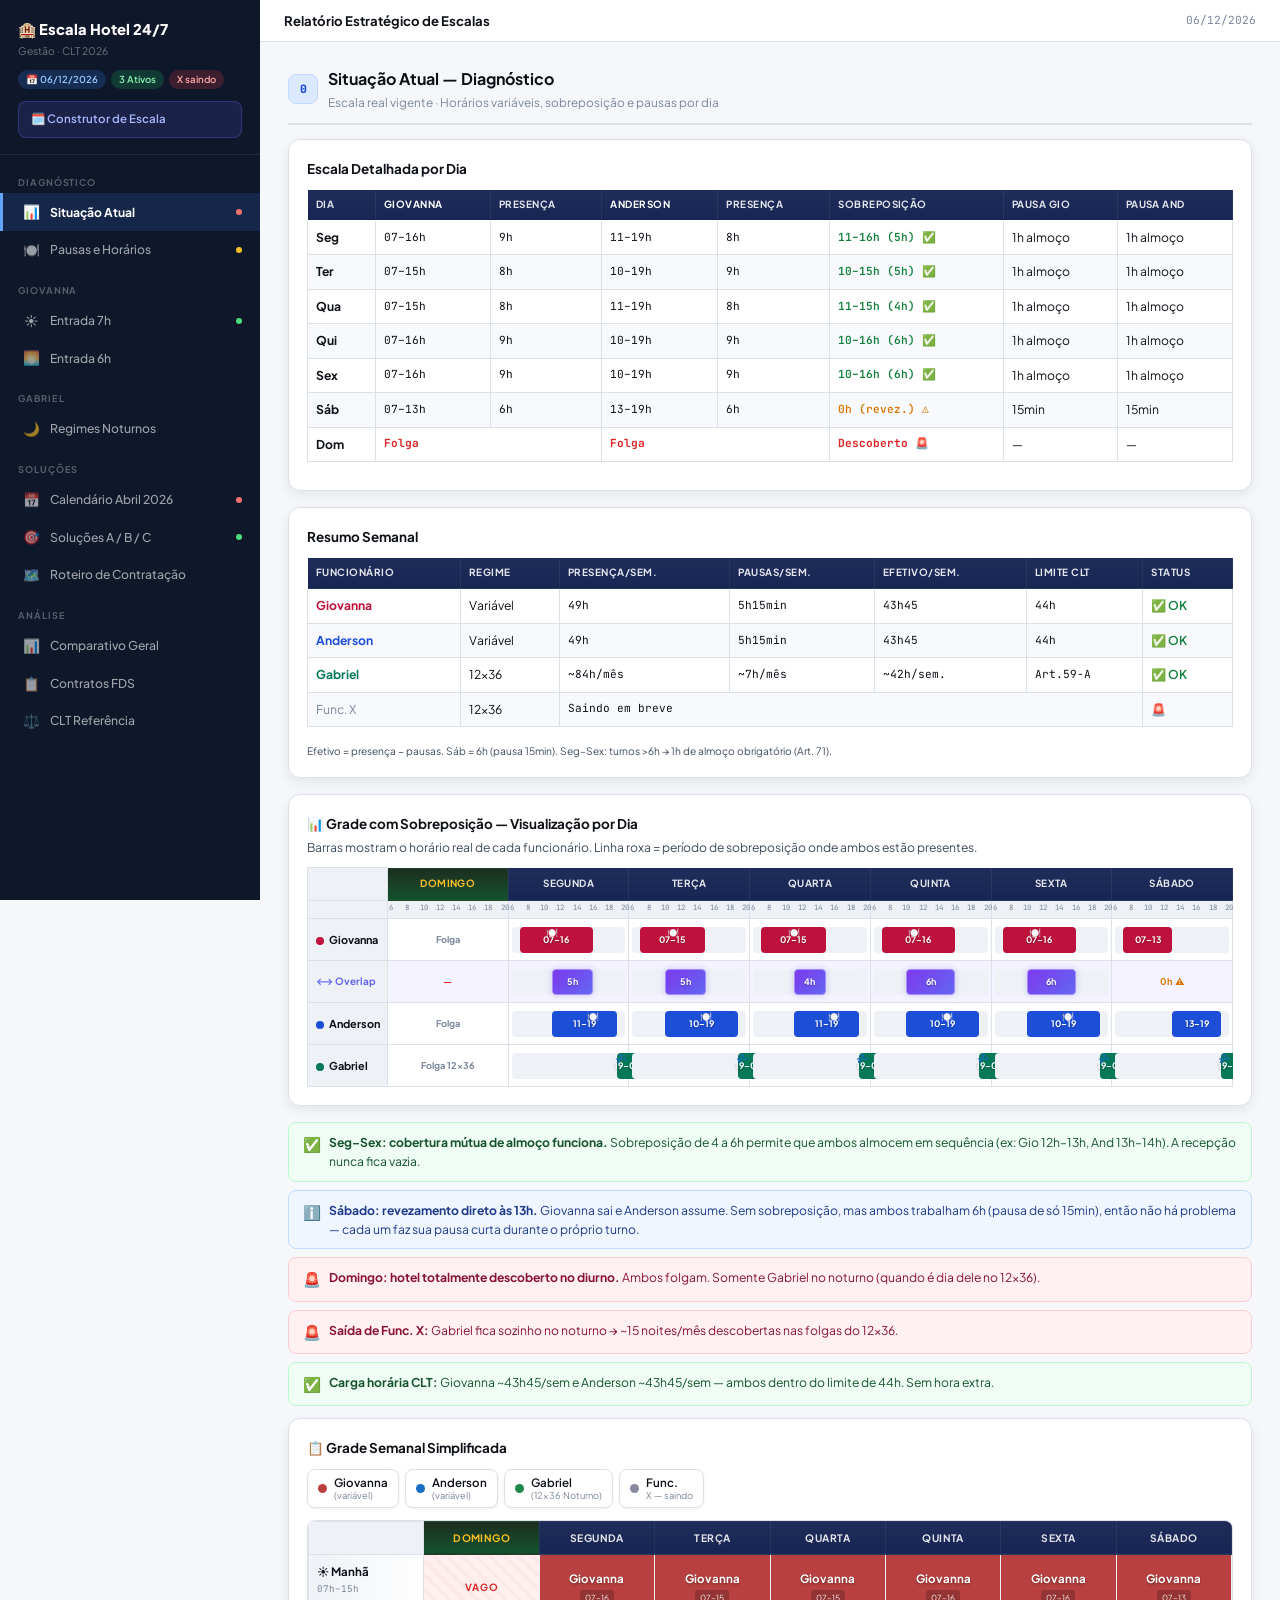
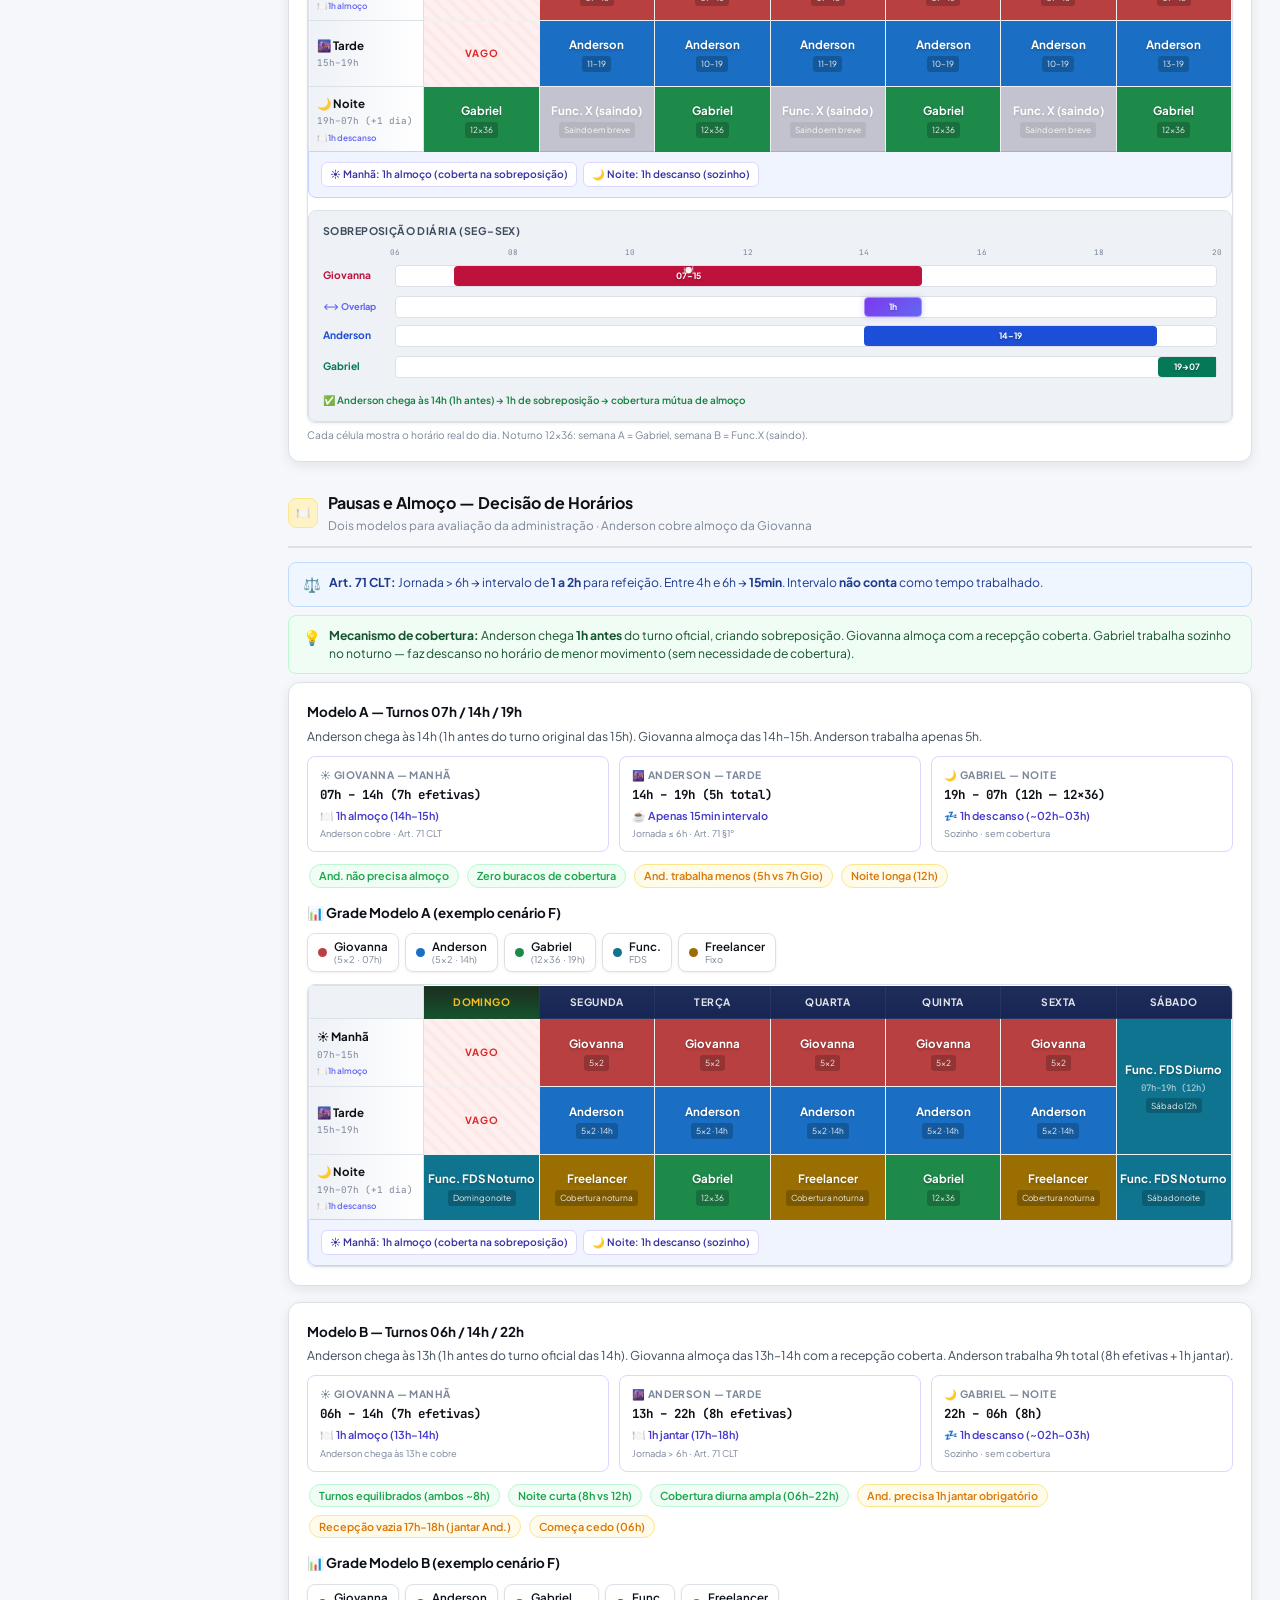
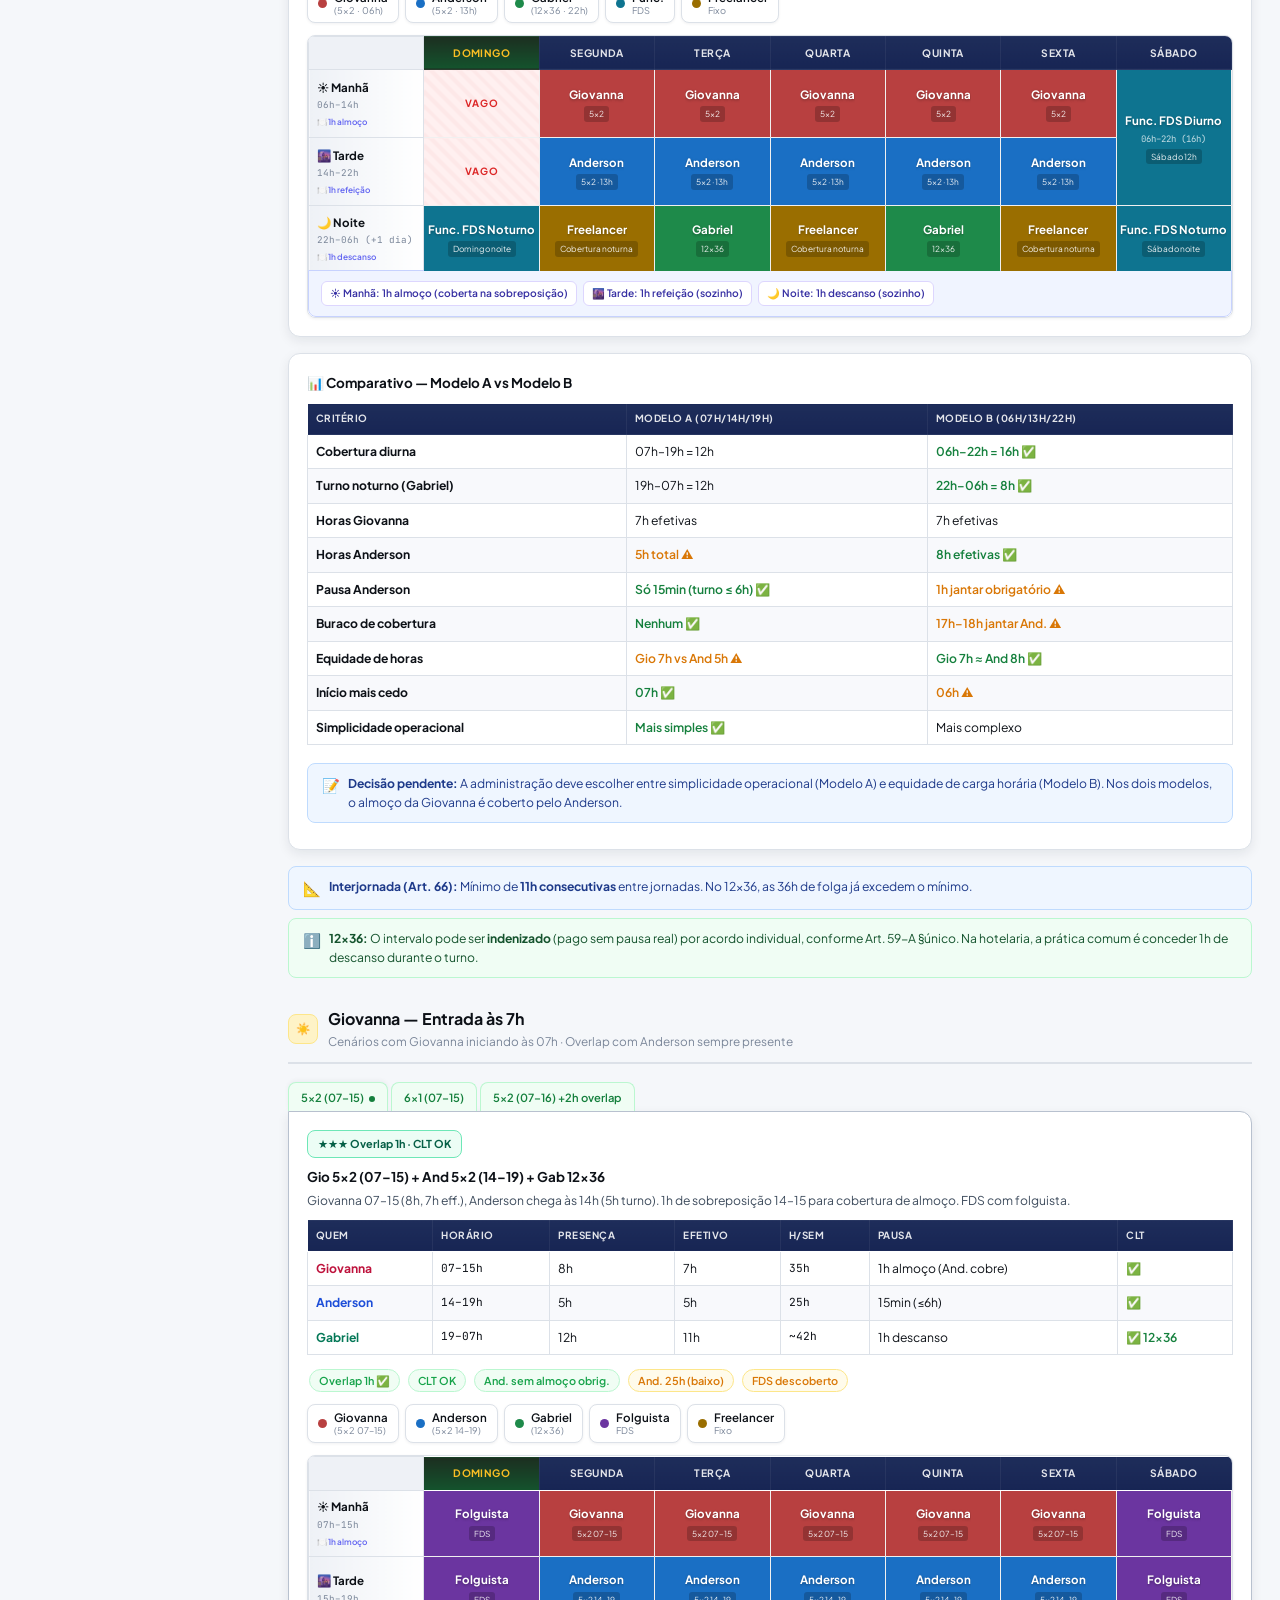
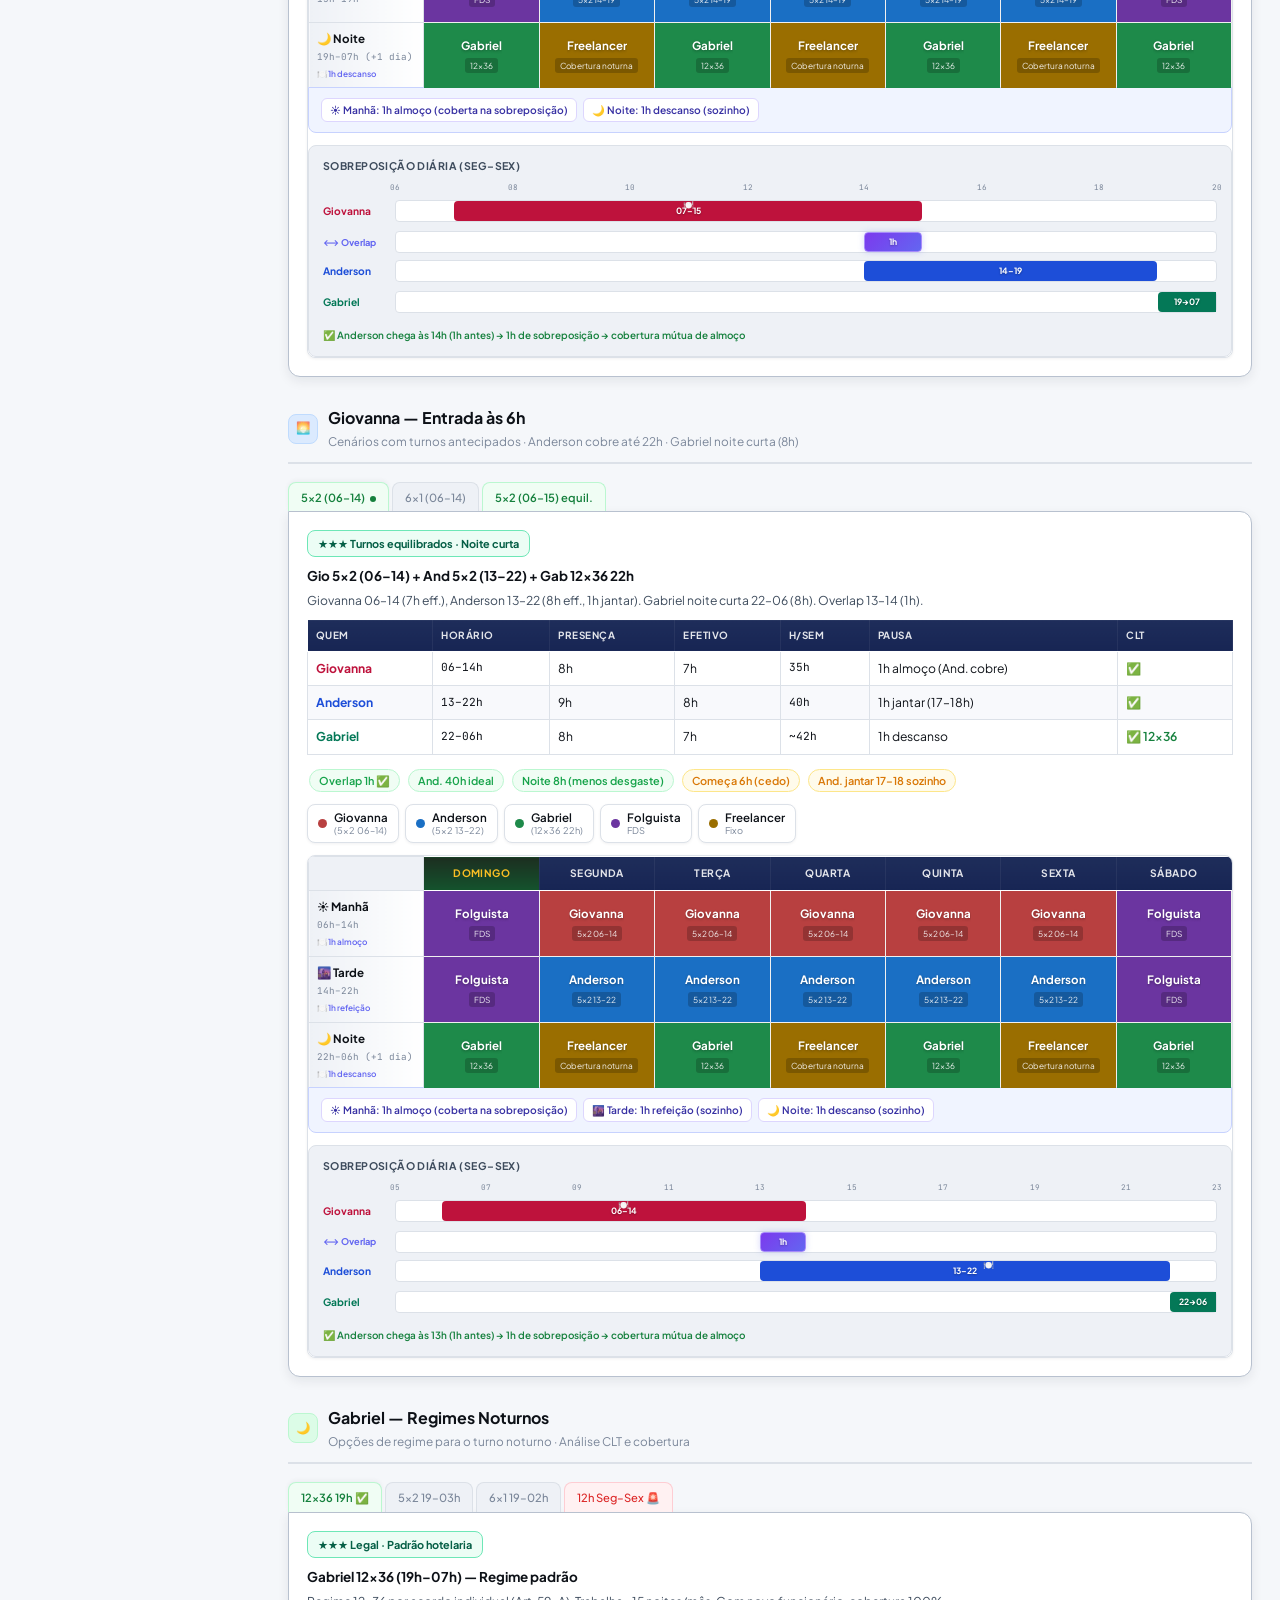
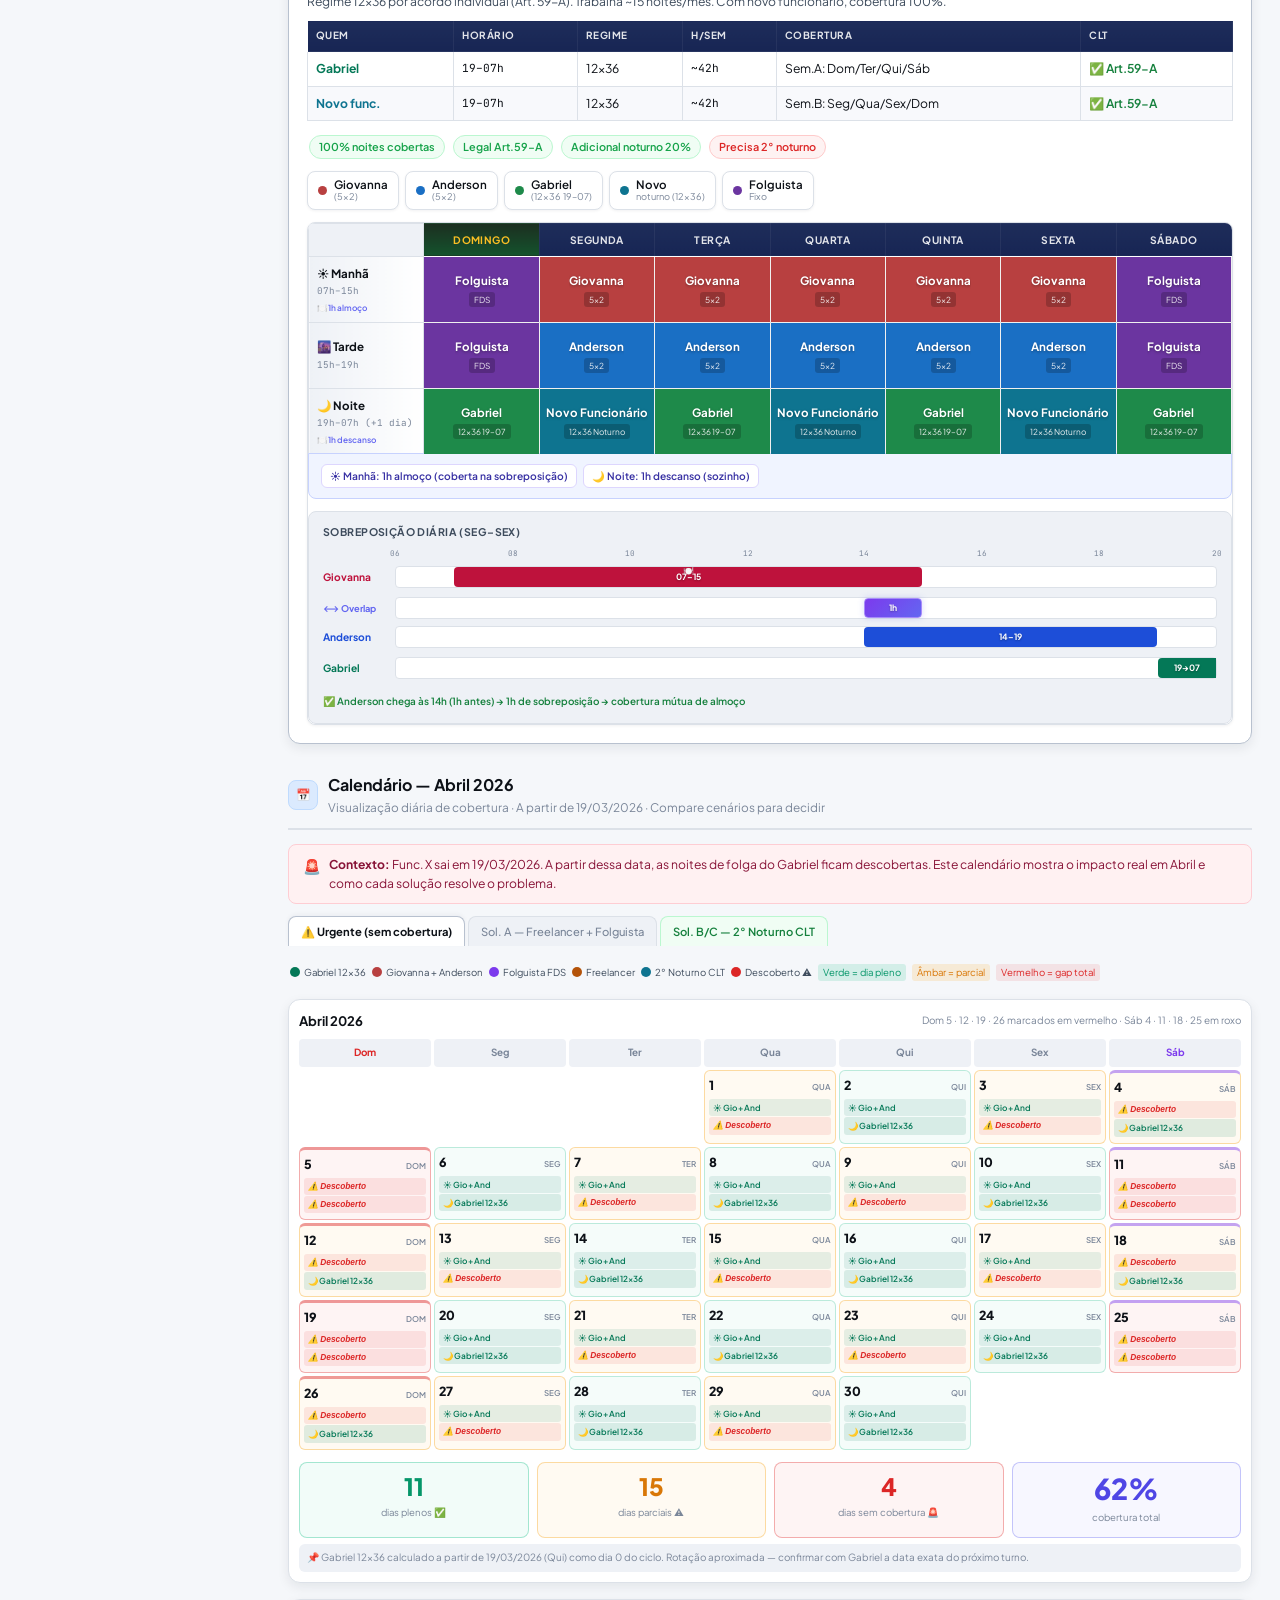
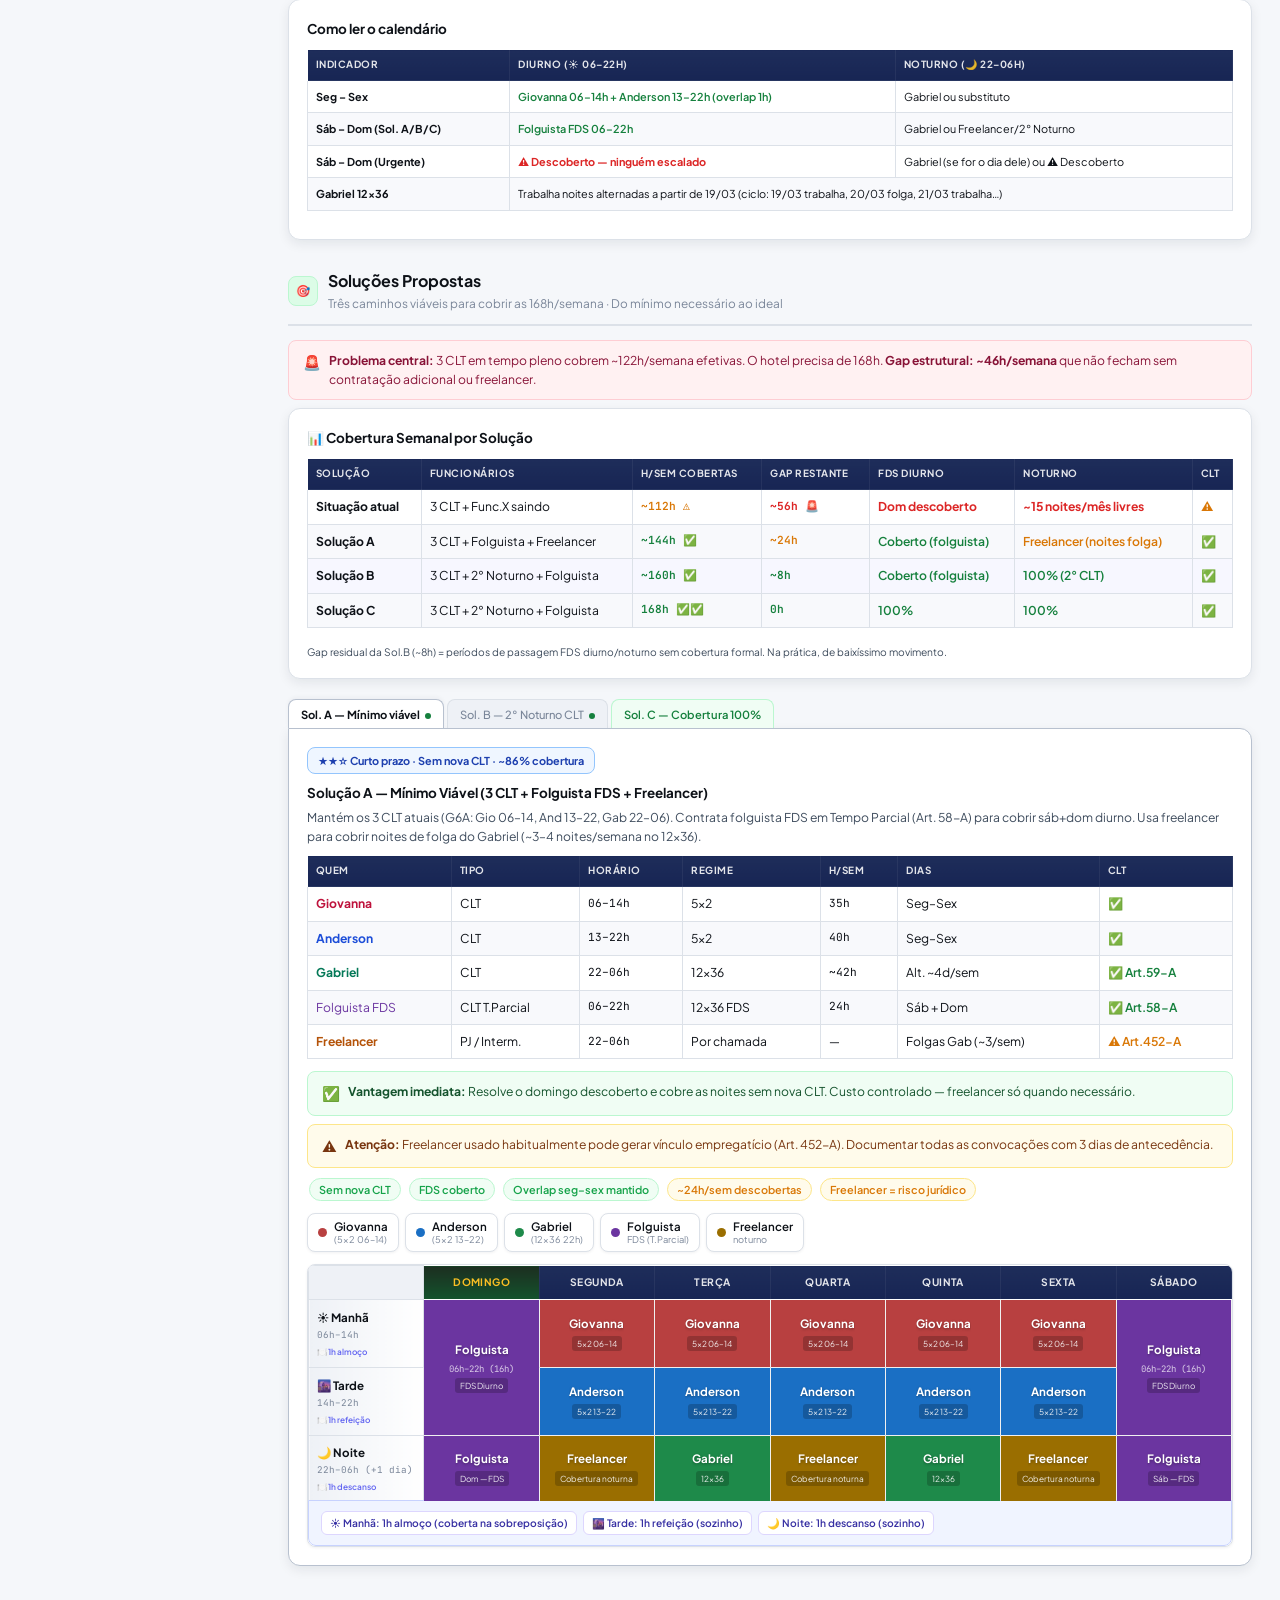
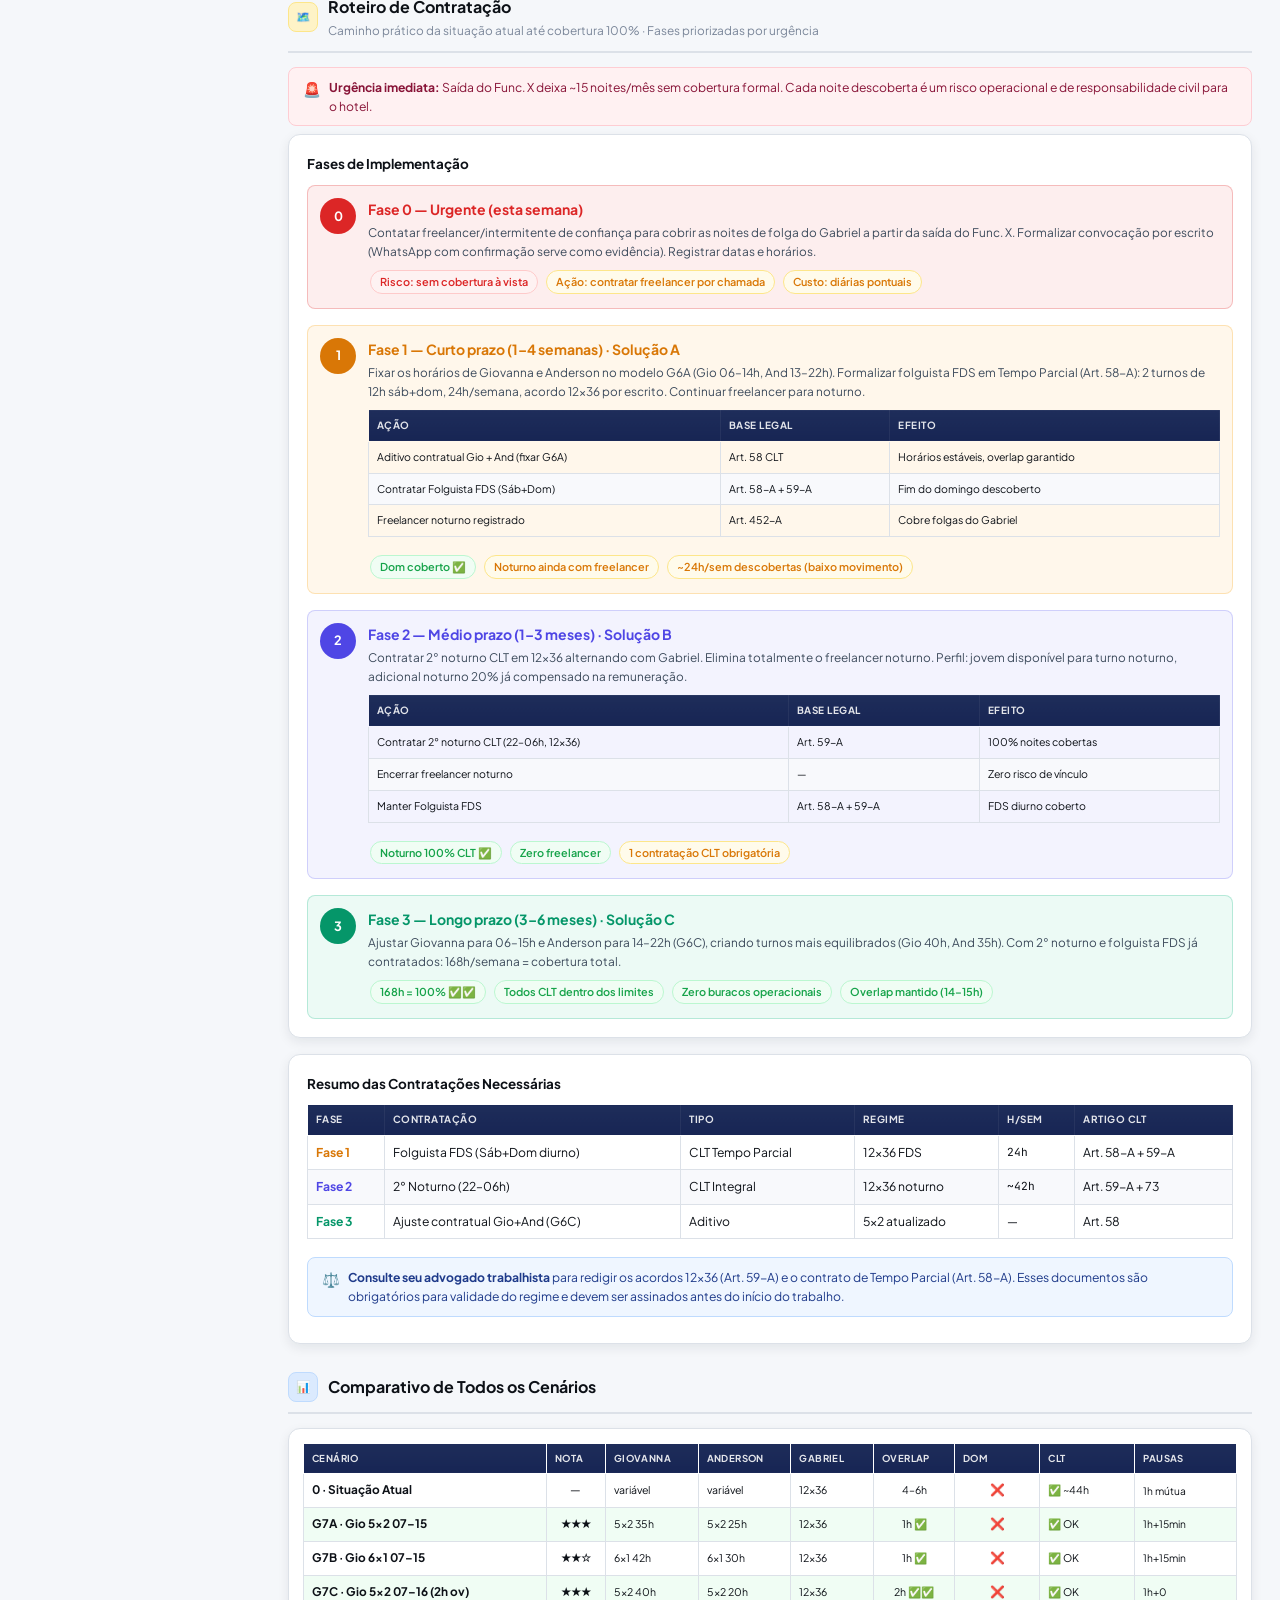
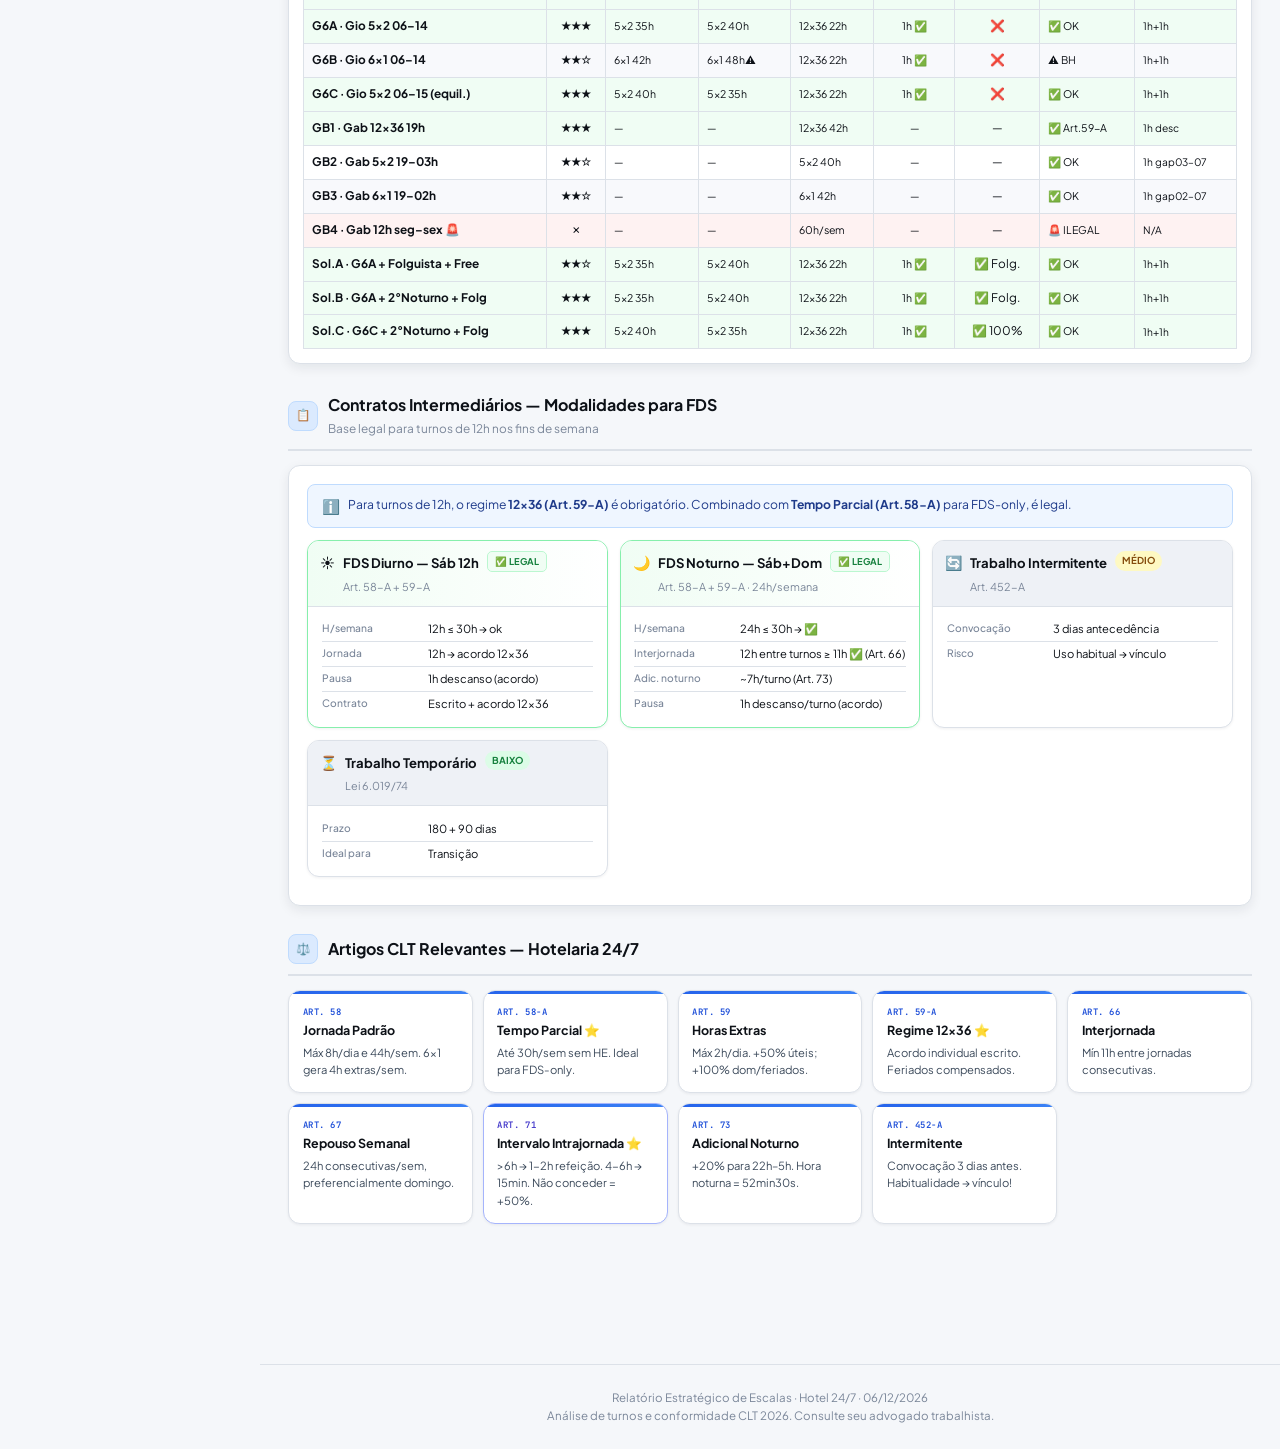
==== commit d4451ab4: "calendário Abril" ====
--- a/index.html
+++ b/index.html
@@ -58,6 +58,21 @@
     </div>
 
     <div class="nav-group">
+      <div class="nav-group-title">Soluções</div>
+      <a class="nav-item" data-section="sec-calendario" onclick="navigateTo('sec-calendario')">
+        <span class="nav-icon">📅</span> Calendário Abril 2026
+        <span class="nav-pip red"></span>
+      </a>
+      <a class="nav-item" data-section="sec-solucoes" onclick="navigateTo('sec-solucoes')">
+        <span class="nav-icon">🎯</span> Soluções A / B / C
+        <span class="nav-pip green"></span>
+      </a>
+      <a class="nav-item" data-section="sec-roteiro" onclick="navigateTo('sec-roteiro')">
+        <span class="nav-icon">🗺️</span> Roteiro de Contratação
+      </a>
+    </div>
+
+    <div class="nav-group">
       <div class="nav-group-title">Análise</div>
       <a class="nav-item" data-section="sec-comparativo" onclick="navigateTo('sec-comparativo')">
         <span class="nav-icon">📊</span> Comparativo Geral
@@ -214,14 +229,14 @@
 
   <!-- ── MODELO B ── -->
   <div class="card mt12"><div class="card-bd">
-    <div class="ib"><h3>Modelo B — Turnos 06h / 13h / 22h</h3>
-      <p class="desc">Anderson chega às 13h (1h antes do turno das 14h). Giovanna almoça das 12h–13h. Anderson trabalha 9h total (8h efetivas + 1h jantar).</p>
+    <div class="ib"><h3>Modelo B — Turnos 06h / 14h / 22h</h3>
+      <p class="desc">Anderson chega às 13h (1h antes do turno oficial das 14h). Giovanna almoça das 13h–14h com a recepção coberta. Anderson trabalha 9h total (8h efetivas + 1h jantar).</p>
     </div>
     <div class="pause-grid">
       <div class="pause-card">
         <div class="pc-turno">☀️ Giovanna — Manhã</div>
-        <div class="pc-horario">06h – 13h (7h efetivas)</div>
-        <div class="pc-pausa">🍽️ 1h almoço (12h–13h)</div>
+        <div class="pc-horario">06h – 14h (7h efetivas)</div>
+        <div class="pc-pausa">🍽️ 1h almoço (13h–14h)</div>
         <div class="pc-lei">Anderson chega às 13h e cobre</div>
       </div>
       <div class="pause-card">
@@ -538,6 +553,294 @@
       <span class="tag tag-r">ILEGAL 12h×5d</span><span class="tag tag-r">60h/sem</span><span class="tag tag-r">Risco alto</span>
     </div>
     <div class="gantt-container"><div class="legend" id="leg-gb4"></div><div class="sched-wrap"><table id="gantt-gb4"></table></div></div>
+  </div></div>
+</div>
+
+<!-- ═══════════════════════════════════════════════════════════
+     CALENDÁRIO — ABRIL 2026
+     ═══════════════════════════════════════════════════════════ -->
+<div class="section" id="sec-calendario">
+  <div class="sec-hd">
+    <div class="sec-num blue">📅</div>
+    <div><h2>Calendário — Abril 2026</h2><p>Visualização diária de cobertura · A partir de 19/03/2026 · Compare cenários para decidir</p></div>
+  </div>
+
+  <div class="alert alert-crit"><span class="ai">🚨</span><div><strong>Contexto:</strong> Func. X sai em 19/03/2026. A partir dessa data, as noites de folga do Gabriel ficam descobertas. Este calendário mostra o impacto real em Abril e como cada solução resolve o problema.</div></div>
+
+  <!-- Tabs de cenário -->
+  <div class="tabs" style="margin-bottom:0">
+    <button class="tab cal-tab active" data-sc="atual"  onclick="switchCalendar('atual')">⚠️ Urgente (sem cobertura)</button>
+    <button class="tab cal-tab"        data-sc="solA"   onclick="switchCalendar('solA')">Sol. A — Freelancer + Folguista</button>
+    <button class="tab cal-tab best"   data-sc="solBC"  onclick="switchCalendar('solBC')">Sol. B/C — 2° Noturno CLT</button>
+  </div>
+
+  <!-- Legenda de cores -->
+  <div class="cal-legend" style="padding: 8px 2px">
+    <div class="cl-item"><div class="cl-dot" style="background:#047857"></div> Gabriel 12×36</div>
+    <div class="cl-item"><div class="cl-dot" style="background:#b84040"></div> Giovanna + Anderson</div>
+    <div class="cl-item"><div class="cl-dot" style="background:#7c3aed"></div> Folguista FDS</div>
+    <div class="cl-item"><div class="cl-dot" style="background:#b45309"></div> Freelancer</div>
+    <div class="cl-item"><div class="cl-dot" style="background:#0e7490"></div> 2° Noturno CLT</div>
+    <div class="cl-item"><div class="cl-dot" style="background:#dc2626"></div> Descoberto ⚠️</div>
+    <div class="cl-item"><span style="font-size:.6rem;padding:1px 5px;border-radius:3px;background:rgba(16,185,129,.15);color:#059669">Verde = dia pleno</span></div>
+    <div class="cl-item"><span style="font-size:.6rem;padding:1px 5px;border-radius:3px;background:rgba(245,158,11,.15);color:#d97706">Âmbar = parcial</span></div>
+    <div class="cl-item"><span style="font-size:.6rem;padding:1px 5px;border-radius:3px;background:rgba(220,38,38,.1);color:#dc2626">Vermelho = gap total</span></div>
+  </div>
+
+  <!-- Calendário -->
+  <div class="card"><div class="card-bd" style="padding:10px">
+    <div style="display:flex;justify-content:space-between;align-items:center;margin-bottom:8px">
+      <span style="font-size:.82rem;font-weight:700;color:var(--tx)">Abril 2026</span>
+      <span style="font-size:.62rem;color:var(--tx3)">Dom 5 · 12 · 19 · 26 marcados em vermelho · Sáb 4 · 11 · 18 · 25 em roxo</span>
+    </div>
+    <div id="cal-grid"></div>
+    <div id="cal-stats"></div>
+  </div></div>
+
+  <!-- Notas contextuais -->
+  <div class="card mt12"><div class="card-bd">
+    <div class="ib"><h3>Como ler o calendário</h3></div>
+    <div class="ovx">
+    <table class="tbl" style="font-size:.68rem">
+      <thead><tr><th>Indicador</th><th>Diurno (☀️ 06–22h)</th><th>Noturno (🌙 22–06h)</th></tr></thead>
+      <tbody>
+        <tr><td><strong>Seg – Sex</strong></td><td class="c-ok">Giovanna 06–14h + Anderson 13–22h (overlap 1h)</td><td>Gabriel ou substituto</td></tr>
+        <tr><td><strong>Sáb – Dom (Sol. A/B/C)</strong></td><td class="c-ok">Folguista FDS 06–22h</td><td>Gabriel ou Freelancer/2° Noturno</td></tr>
+        <tr><td><strong>Sáb – Dom (Urgente)</strong></td><td class="c-bad">⚠️ Descoberto — ninguém escalado</td><td>Gabriel (se for o dia dele) ou ⚠️ Descoberto</td></tr>
+        <tr><td><strong>Gabriel 12×36</strong></td><td colspan="2">Trabalha noites alternadas a partir de 19/03 (ciclo: 19/03 trabalha, 20/03 folga, 21/03 trabalha…)</td></tr>
+      </tbody>
+    </table>
+    </div>
+  </div></div>
+</div>
+
+<!-- ═══════════════════════════════════════════════════════════
+     SOLUÇÕES — A / B / C
+     ═══════════════════════════════════════════════════════════ -->
+<div class="section" id="sec-solucoes">
+  <div class="sec-hd">
+    <div class="sec-num green">🎯</div>
+    <div><h2>Soluções Propostas</h2><p>Três caminhos viáveis para cobrir as 168h/semana · Do mínimo necessário ao ideal</p></div>
+  </div>
+
+  <div class="alert alert-crit"><span class="ai">🚨</span><div><strong>Problema central:</strong> 3 CLT em tempo pleno cobrem ~122h/semana efetivas. O hotel precisa de 168h. <strong>Gap estrutural: ~46h/semana</strong> que não fecham sem contratação adicional ou freelancer.</div></div>
+
+  <!-- Cobertura semanal -->
+  <div class="card"><div class="card-bd">
+    <div class="ib"><h3>📊 Cobertura Semanal por Solução</h3></div>
+    <div class="ovx">
+    <table class="tbl">
+      <thead><tr><th>Solução</th><th>Funcionários</th><th>H/sem cobertas</th><th>Gap restante</th><th>FDS diurno</th><th>Noturno</th><th>CLT</th></tr></thead>
+      <tbody>
+        <tr><td><strong>Situação atual</strong></td><td>3 CLT + Func.X saindo</td><td class="mono c-warn">~112h ⚠</td><td class="mono c-bad">~56h 🚨</td><td class="c-bad">Dom descoberto</td><td class="c-bad">~15 noites/mês livres</td><td class="c-warn">⚠</td></tr>
+        <tr style="background:rgba(16,185,129,.05)"><td><strong>Solução A</strong></td><td>3 CLT + Folguista + Freelancer</td><td class="mono c-ok">~144h ✅</td><td class="mono c-warn">~24h</td><td class="c-ok">Coberto (folguista)</td><td class="c-warn">Freelancer (noites folga)</td><td class="c-ok">✅</td></tr>
+        <tr style="background:rgba(99,102,241,.05)"><td><strong>Solução B</strong></td><td>3 CLT + 2° Noturno + Folguista</td><td class="mono c-ok">~160h ✅</td><td class="mono c-ok">~8h</td><td class="c-ok">Coberto (folguista)</td><td class="c-ok">100% (2° CLT)</td><td class="c-ok">✅</td></tr>
+        <tr style="background:rgba(20,83,45,.05)"><td><strong>Solução C</strong></td><td>3 CLT + 2° Noturno + Folguista</td><td class="mono c-ok">168h ✅✅</td><td class="mono c-ok">0h</td><td class="c-ok">100%</td><td class="c-ok">100%</td><td class="c-ok">✅</td></tr>
+      </tbody>
+    </table>
+    </div>
+    <p class="desc" style="font-size:.64rem;margin-top:6px">Gap residual da Sol.B (~8h) = períodos de passagem FDS diurno/noturno sem cobertura formal. Na prática, de baixíssimo movimento.</p>
+  </div></div>
+
+  <div class="tabs">
+    <button class="tab active" id="t-solA" onclick="showTab('solA')">Sol. A — Mínimo viável <span class="pip ok"></span></button>
+    <button class="tab" id="t-solB" onclick="showTab('solB')">Sol. B — 2° Noturno CLT <span class="pip ok"></span></button>
+    <button class="tab best" id="t-solC" onclick="showTab('solC')">Sol. C — Cobertura 100%</button>
+  </div>
+
+  <!-- Solução A -->
+  <div class="panel active" id="panel-solA"><div class="panel-bd">
+    <div class="rating rating-good">★★☆ Curto prazo · Sem nova CLT · ~86% cobertura</div>
+    <div class="ib"><h3>Solução A — Mínimo Viável (3 CLT + Folguista FDS + Freelancer)</h3>
+      <p class="desc">Mantém os 3 CLT atuais (G6A: Gio 06–14, And 13–22, Gab 22–06). Contrata folguista FDS em Tempo Parcial (Art. 58-A) para cobrir sáb+dom diurno. Usa freelancer para cobrir noites de folga do Gabriel (~3–4 noites/semana no 12×36).</p>
+    </div>
+    <div class="ovx"><table class="tbl mb12">
+      <thead><tr><th>Quem</th><th>Tipo</th><th>Horário</th><th>Regime</th><th>H/sem</th><th>Dias</th><th>CLT</th></tr></thead>
+      <tbody>
+        <tr><td class="c-gio">Giovanna</td><td>CLT</td><td class="mono">06–14h</td><td>5×2</td><td class="mono">35h</td><td>Seg–Sex</td><td class="c-ok">✅</td></tr>
+        <tr><td class="c-and">Anderson</td><td>CLT</td><td class="mono">13–22h</td><td>5×2</td><td class="mono">40h</td><td>Seg–Sex</td><td class="c-ok">✅</td></tr>
+        <tr><td class="c-gab">Gabriel</td><td>CLT</td><td class="mono">22–06h</td><td>12×36</td><td class="mono">~42h</td><td>Alt. ~4d/sem</td><td class="c-ok">✅ Art.59-A</td></tr>
+        <tr><td style="color:#6b35a0">Folguista FDS</td><td>CLT T.Parcial</td><td class="mono">06–22h</td><td>12×36 FDS</td><td class="mono">24h</td><td>Sáb + Dom</td><td class="c-ok">✅ Art.58-A</td></tr>
+        <tr><td class="c-free">Freelancer</td><td>PJ / Interm.</td><td class="mono">22–06h</td><td>Por chamada</td><td>—</td><td>Folgas Gab (~3/sem)</td><td class="c-warn">⚠ Art.452-A</td></tr>
+      </tbody>
+    </table></div>
+    <div class="alert alert-ok"><span class="ai">✅</span><div><strong>Vantagem imediata:</strong> Resolve o domingo descoberto e cobre as noites sem nova CLT. Custo controlado — freelancer só quando necessário.</div></div>
+    <div class="alert alert-warn"><span class="ai">⚠️</span><div><strong>Atenção:</strong> Freelancer usado habitualmente pode gerar vínculo empregatício (Art. 452-A). Documentar todas as convocações com 3 dias de antecedência.</div></div>
+    <div style="display:flex;gap:4px;flex-wrap:wrap;margin-bottom:10px">
+      <span class="tag tag-g">Sem nova CLT</span><span class="tag tag-g">FDS coberto</span><span class="tag tag-g">Overlap seg–sex mantido</span>
+      <span class="tag tag-o">~24h/sem descobertas</span><span class="tag tag-o">Freelancer = risco jurídico</span>
+    </div>
+    <div class="gantt-container"><div class="legend" id="leg-solA"></div><div class="sched-wrap"><table id="gantt-solA"></table></div></div>
+  </div></div>
+
+  <!-- Solução B -->
+  <div class="panel" id="panel-solB"><div class="panel-bd">
+    <div class="rating rating-top">★★★ Médio prazo · 1 nova CLT · ~95% cobertura</div>
+    <div class="ib"><h3>Solução B — 2° Noturno CLT + Folguista FDS</h3>
+      <p class="desc">Contrata um 2° noturno CLT em regime 12×36 para alternar com Gabriel. Noturno 100% coberto, sem freelancer. Folguista FDS (Tempo Parcial) cobre sáb+dom diurno.</p>
+    </div>
+    <div class="ovx"><table class="tbl mb12">
+      <thead><tr><th>Quem</th><th>Tipo</th><th>Horário</th><th>Regime</th><th>H/sem</th><th>Dias</th><th>CLT</th></tr></thead>
+      <tbody>
+        <tr><td class="c-gio">Giovanna</td><td>CLT</td><td class="mono">06–14h</td><td>5×2</td><td class="mono">35h</td><td>Seg–Sex</td><td class="c-ok">✅</td></tr>
+        <tr><td class="c-and">Anderson</td><td>CLT</td><td class="mono">13–22h</td><td>5×2</td><td class="mono">40h</td><td>Seg–Sex</td><td class="c-ok">✅</td></tr>
+        <tr><td class="c-gab">Gabriel</td><td>CLT</td><td class="mono">22–06h</td><td>12×36 Sem.A</td><td class="mono">~42h</td><td>Dom/Ter/Qui/Sáb</td><td class="c-ok">✅ Art.59-A</td></tr>
+        <tr><td style="color:#0e7490"><strong>2° Noturno</strong></td><td><strong>CLT — contratar</strong></td><td class="mono">22–06h</td><td>12×36 Sem.B</td><td class="mono">~42h</td><td>Seg/Qua/Sex/Dom</td><td class="c-ok">✅ Art.59-A</td></tr>
+        <tr><td style="color:#6b35a0">Folguista FDS</td><td>CLT T.Parcial</td><td class="mono">06–22h</td><td>12×36 FDS</td><td class="mono">24h</td><td>Sáb + Dom</td><td class="c-ok">✅ Art.58-A</td></tr>
+      </tbody>
+    </table></div>
+    <div class="alert alert-ok"><span class="ai">✅</span><div><strong>Noturno 100% coberto:</strong> Gabriel (Sem.A) + 2° Noturno (Sem.B) formam um par 12×36 perfeito — nenhuma noite descoberta. Zero freelancer para noturno.</div></div>
+    <div class="alert alert-info"><span class="ai">💡</span><div><strong>Perfil ideal para 2° noturno:</strong> Jovem com disponibilidade noturna, adicional noturno de 20% (Art. 73) já embutido. Custo-benefício alto para o hotel em termos de segurança operacional.</div></div>
+    <div style="display:flex;gap:4px;flex-wrap:wrap;margin-bottom:10px">
+      <span class="tag tag-g">Noturno 100%</span><span class="tag tag-g">Zero freelancer</span><span class="tag tag-g">FDS coberto</span>
+      <span class="tag tag-o">1 contratação CLT</span><span class="tag tag-o">~8h FDS gap residual</span>
+    </div>
+    <div class="gantt-container"><div class="legend" id="leg-solB"></div><div class="sched-wrap"><table id="gantt-solB"></table></div></div>
+  </div></div>
+
+  <!-- Solução C -->
+  <div class="panel" id="panel-solC"><div class="panel-bd">
+    <div class="rating rating-top">★★★ Ideal · 168h/sem = 100% cobertura</div>
+    <div class="ib"><h3>Solução C — Cobertura Total (G6C + 2° Noturno + Folguista FDS)</h3>
+      <p class="desc">Combina G6C (turnos mais equilibrados: Gio 06–15, And 14–22) com 2° noturno 12×36 e folguista FDS cobrindo sáb+dom. Resultado: 168h/semana cobertas integralmente, com overlap mantido e todos os turnos dentro dos limites CLT.</p>
+    </div>
+    <div class="ovx"><table class="tbl mb12">
+      <thead><tr><th>Quem</th><th>Tipo</th><th>Horário</th><th>Regime</th><th>H/sem</th><th>Dias</th><th>CLT</th></tr></thead>
+      <tbody>
+        <tr><td class="c-gio">Giovanna</td><td>CLT</td><td class="mono">06–15h</td><td>5×2</td><td class="mono">40h</td><td>Seg–Sex</td><td class="c-ok">✅</td></tr>
+        <tr><td class="c-and">Anderson</td><td>CLT</td><td class="mono">14–22h</td><td>5×2</td><td class="mono">35h</td><td>Seg–Sex</td><td class="c-ok">✅</td></tr>
+        <tr><td class="c-gab">Gabriel</td><td>CLT</td><td class="mono">22–06h</td><td>12×36 Sem.A</td><td class="mono">~42h</td><td>Dom/Ter/Qui/Sáb</td><td class="c-ok">✅ Art.59-A</td></tr>
+        <tr><td style="color:#0e7490"><strong>2° Noturno</strong></td><td><strong>CLT — contratar</strong></td><td class="mono">22–06h</td><td>12×36 Sem.B</td><td class="mono">~42h</td><td>Seg/Qua/Sex/Dom</td><td class="c-ok">✅ Art.59-A</td></tr>
+        <tr><td style="color:#6b35a0">Folguista FDS</td><td>CLT T.Parcial</td><td class="mono">06–22h</td><td>12×36 FDS</td><td class="mono">24h</td><td>Sáb + Dom</td><td class="c-ok">✅ Art.58-A</td></tr>
+      </tbody>
+    </table></div>
+    <div class="ovx" style="margin-top:10px">
+    <table class="tbl">
+      <thead><tr><th>Período</th><th>Seg–Sex</th><th>Sáb</th><th>Dom</th></tr></thead>
+      <tbody>
+        <tr><td>06h–15h</td><td class="c-ok">Giovanna</td><td class="c-ok">Folguista FDS</td><td class="c-ok">Folguista FDS</td></tr>
+        <tr><td>14h–22h (overlap 14–15)</td><td class="c-ok">Anderson (+Gio até 15h)</td><td class="c-ok">Folguista FDS</td><td class="c-ok">Folguista FDS</td></tr>
+        <tr><td>22h–06h</td><td class="c-ok">Gabriel ou 2° Noturno (12×36 alternado)</td><td class="c-ok">Gabriel ou 2° Noturno</td><td class="c-ok">Gabriel ou 2° Noturno</td></tr>
+      </tbody>
+    </table>
+    </div>
+    <div class="alert alert-ok"><span class="ai">✅</span><div><strong>168h/semana totalmente cobertas.</strong> Todas as obrigações CLT cumpridas. Overlap 14h–15h mantido (Gio cobre almoço/refeição no pico de saída). Zero buracos, zero risco trabalhista de cobertura.</div></div>
+    <div style="display:flex;gap:4px;flex-wrap:wrap;margin-bottom:10px">
+      <span class="tag tag-g">168h = 100% ✅✅</span><span class="tag tag-g">Overlap seg–sex</span><span class="tag tag-g">Gio 40h / And 35h equilibrado</span>
+      <span class="tag tag-g">Noturno 100%</span><span class="tag tag-g">FDS 100%</span>
+      <span class="tag tag-o">2 contratações (1 CLT + 1 T.Parcial)</span>
+    </div>
+    <div class="gantt-container"><div class="legend" id="leg-solC"></div><div class="sched-wrap"><table id="gantt-solC"></table></div></div>
+  </div></div>
+</div>
+
+<!-- ═══════════════════════════════════════════════════════════
+     ROTEIRO DE CONTRATAÇÃO
+     ═══════════════════════════════════════════════════════════ -->
+<div class="section" id="sec-roteiro">
+  <div class="sec-hd">
+    <div class="sec-num gold">🗺️</div>
+    <div><h2>Roteiro de Contratação</h2><p>Caminho prático da situação atual até cobertura 100% · Fases priorizadas por urgência</p></div>
+  </div>
+
+  <div class="alert alert-crit"><span class="ai">🚨</span><div><strong>Urgência imediata:</strong> Saída do Func. X deixa ~15 noites/mês sem cobertura formal. Cada noite descoberta é um risco operacional e de responsabilidade civil para o hotel.</div></div>
+
+  <!-- Timeline de fases -->
+  <div class="card"><div class="card-bd">
+    <div class="ib"><h3>Fases de Implementação</h3></div>
+
+    <!-- Fase 0 -->
+    <div style="display:flex;gap:12px;margin-bottom:16px;padding:12px;border-radius:8px;background:rgba(220,38,38,.08);border:1px solid rgba(220,38,38,.25)">
+      <div style="min-width:36px;height:36px;border-radius:50%;background:#dc2626;color:#fff;display:flex;align-items:center;justify-content:center;font-weight:700;font-size:.8rem">0</div>
+      <div>
+        <strong style="color:#dc2626">Fase 0 — Urgente (esta semana)</strong>
+        <p style="font-size:.74rem;margin:4px 0 0;color:var(--tx2)">Contatar freelancer/intermitente de confiança para cobrir as noites de folga do Gabriel a partir da saída do Func. X. Formalizar convocação por escrito (WhatsApp com confirmação serve como evidência). Registrar datas e horários.</p>
+        <div style="display:flex;gap:4px;flex-wrap:wrap;margin-top:6px">
+          <span class="tag tag-r">Risco: sem cobertura à vista</span>
+          <span class="tag tag-o">Ação: contratar freelancer por chamada</span>
+          <span class="tag tag-o">Custo: diárias pontuais</span>
+        </div>
+      </div>
+    </div>
+
+    <!-- Fase 1 -->
+    <div style="display:flex;gap:12px;margin-bottom:16px;padding:12px;border-radius:8px;background:rgba(245,158,11,.08);border:1px solid rgba(245,158,11,.25)">
+      <div style="min-width:36px;height:36px;border-radius:50%;background:#d97706;color:#fff;display:flex;align-items:center;justify-content:center;font-weight:700;font-size:.8rem">1</div>
+      <div>
+        <strong style="color:#d97706">Fase 1 — Curto prazo (1–4 semanas) · Solução A</strong>
+        <p style="font-size:.74rem;margin:4px 0 0;color:var(--tx2)">Fixar os horários de Giovanna e Anderson no modelo G6A (Gio 06–14h, And 13–22h). Formalizar folguista FDS em Tempo Parcial (Art. 58-A): 2 turnos de 12h sáb+dom, 24h/semana, acordo 12×36 por escrito. Continuar freelancer para noturno.</p>
+        <div class="ovx" style="margin-top:8px">
+        <table class="tbl" style="font-size:.66rem">
+          <thead><tr><th>Ação</th><th>Base Legal</th><th>Efeito</th></tr></thead>
+          <tbody>
+            <tr><td>Aditivo contratual Gio + And (fixar G6A)</td><td>Art. 58 CLT</td><td>Horários estáveis, overlap garantido</td></tr>
+            <tr><td>Contratar Folguista FDS (Sáb+Dom)</td><td>Art. 58-A + 59-A</td><td>Fim do domingo descoberto</td></tr>
+            <tr><td>Freelancer noturno registrado</td><td>Art. 452-A</td><td>Cobre folgas do Gabriel</td></tr>
+          </tbody>
+        </table>
+        </div>
+        <div style="display:flex;gap:4px;flex-wrap:wrap;margin-top:6px">
+          <span class="tag tag-g">Dom coberto ✅</span>
+          <span class="tag tag-o">Noturno ainda com freelancer</span>
+          <span class="tag tag-o">~24h/sem descobertas (baixo movimento)</span>
+        </div>
+      </div>
+    </div>
+
+    <!-- Fase 2 -->
+    <div style="display:flex;gap:12px;margin-bottom:16px;padding:12px;border-radius:8px;background:rgba(99,102,241,.08);border:1px solid rgba(99,102,241,.25)">
+      <div style="min-width:36px;height:36px;border-radius:50%;background:#4f46e5;color:#fff;display:flex;align-items:center;justify-content:center;font-weight:700;font-size:.8rem">2</div>
+      <div>
+        <strong style="color:#4f46e5">Fase 2 — Médio prazo (1–3 meses) · Solução B</strong>
+        <p style="font-size:.74rem;margin:4px 0 0;color:var(--tx2)">Contratar 2° noturno CLT em 12×36 alternando com Gabriel. Elimina totalmente o freelancer noturno. Perfil: jovem disponível para turno noturno, adicional noturno 20% já compensado na remuneração.</p>
+        <div class="ovx" style="margin-top:8px">
+        <table class="tbl" style="font-size:.66rem">
+          <thead><tr><th>Ação</th><th>Base Legal</th><th>Efeito</th></tr></thead>
+          <tbody>
+            <tr><td>Contratar 2° noturno CLT (22–06h, 12×36)</td><td>Art. 59-A</td><td>100% noites cobertas</td></tr>
+            <tr><td>Encerrar freelancer noturno</td><td>—</td><td>Zero risco de vínculo</td></tr>
+            <tr><td>Manter Folguista FDS</td><td>Art. 58-A + 59-A</td><td>FDS diurno coberto</td></tr>
+          </tbody>
+        </table>
+        </div>
+        <div style="display:flex;gap:4px;flex-wrap:wrap;margin-top:6px">
+          <span class="tag tag-g">Noturno 100% CLT ✅</span>
+          <span class="tag tag-g">Zero freelancer</span>
+          <span class="tag tag-o">1 contratação CLT obrigatória</span>
+        </div>
+      </div>
+    </div>
+
+    <!-- Fase 3 -->
+    <div style="display:flex;gap:12px;padding:12px;border-radius:8px;background:rgba(16,185,129,.08);border:1px solid rgba(16,185,129,.25)">
+      <div style="min-width:36px;height:36px;border-radius:50%;background:#059669;color:#fff;display:flex;align-items:center;justify-content:center;font-weight:700;font-size:.8rem">3</div>
+      <div>
+        <strong style="color:#059669">Fase 3 — Longo prazo (3–6 meses) · Solução C</strong>
+        <p style="font-size:.74rem;margin:4px 0 0;color:var(--tx2)">Ajustar Giovanna para 06–15h e Anderson para 14–22h (G6C), criando turnos mais equilibrados (Gio 40h, And 35h). Com 2° noturno e folguista FDS já contratados: 168h/semana = cobertura total.</p>
+        <div style="display:flex;gap:4px;flex-wrap:wrap;margin-top:6px">
+          <span class="tag tag-g">168h = 100% ✅✅</span>
+          <span class="tag tag-g">Todos CLT dentro dos limites</span>
+          <span class="tag tag-g">Zero buracos operacionais</span>
+          <span class="tag tag-g">Overlap mantido (14–15h)</span>
+        </div>
+      </div>
+    </div>
+  </div></div>
+
+  <!-- Resumo de contratações -->
+  <div class="card mt12"><div class="card-bd">
+    <div class="ib"><h3>Resumo das Contratações Necessárias</h3></div>
+    <div class="ovx">
+    <table class="tbl">
+      <thead><tr><th>Fase</th><th>Contratação</th><th>Tipo</th><th>Regime</th><th>H/sem</th><th>Artigo CLT</th></tr></thead>
+      <tbody>
+        <tr><td><strong style="color:#d97706">Fase 1</strong></td><td>Folguista FDS (Sáb+Dom diurno)</td><td>CLT Tempo Parcial</td><td>12×36 FDS</td><td class="mono">24h</td><td>Art. 58-A + 59-A</td></tr>
+        <tr><td><strong style="color:#4f46e5">Fase 2</strong></td><td>2° Noturno (22–06h)</td><td>CLT Integral</td><td>12×36 noturno</td><td class="mono">~42h</td><td>Art. 59-A + 73</td></tr>
+        <tr><td><strong style="color:#059669">Fase 3</strong></td><td>Ajuste contratual Gio+And (G6C)</td><td>Aditivo</td><td>5×2 atualizado</td><td>—</td><td>Art. 58</td></tr>
+      </tbody>
+    </table>
+    </div>
+    <div class="alert alert-info mt8"><span class="ai">⚖️</span><div><strong>Consulte seu advogado trabalhista</strong> para redigir os acordos 12×36 (Art. 59-A) e o contrato de Tempo Parcial (Art. 58-A). Esses documentos são obrigatórios para validade do regime e devem ser assinados antes do início do trabalho.</div></div>
   </div></div>
 </div>
 
--- a/style.css
+++ b/style.css
@@ -784,6 +784,45 @@
   .pause-grid { grid-template-columns: 1fr; }
 }
 
+/* ── CALENDÁRIO MENSAL ── */
+.cal-wrap { overflow-x: auto; }
+.cal-grid { display: grid; grid-template-columns: repeat(7, minmax(0,1fr)); gap: 3px; min-width: 560px; }
+.cal-hdr { text-align: center; font-size: .62rem; font-weight: 700; padding: 6px 2px; color: var(--tx3); background: var(--bg3); border-radius: 4px; }
+.cal-sun-hdr { color: var(--danger); }
+.cal-sat-hdr { color: var(--folg,#7c3aed); }
+.cal-blank { min-height: 72px; border-radius: 6px; }
+.cal-day { border: 1px solid var(--bdr); border-radius: 6px; padding: 5px 4px; min-height: 72px; }
+.cal-full  { background: rgba(16,185,129,.04); border-color: rgba(16,185,129,.25); }
+.cal-partial { background: rgba(245,158,11,.05); border-color: rgba(245,158,11,.35); }
+.cal-empty-day { background: rgba(220,38,38,.05); border-color: rgba(220,38,38,.35); }
+.cal-sun-day { border-top: 3px solid rgba(220,38,38,.45); }
+.cal-sat-day { border-top: 3px solid rgba(124,58,237,.45); }
+.cal-date { display: flex; justify-content: space-between; align-items: baseline; margin-bottom: 3px; }
+.cal-date strong { font-size: .78rem; font-weight: 800; color: var(--tx); }
+.cal-dow { font-size: .5rem; color: var(--tx3); font-weight: 600; text-transform: uppercase; }
+.cal-shift { font-size: .52rem; padding: 2px 4px; border-radius: 3px; margin: 1px 0; white-space: nowrap; overflow: hidden; text-overflow: ellipsis; font-weight: 600; }
+.cal-gio-and { background: rgba(4,120,87,.1);  color: #047857; }
+.cal-gab     { background: rgba(4,120,87,.12); color: #047857; }
+.cal-free    { background: rgba(180,83,9,.12);  color: #b45309; }
+.cal-folg    { background: rgba(124,58,237,.12);color: #7c3aed; }
+.cal-novo    { background: rgba(14,116,144,.12);color: #0e7490; }
+.cal-gap     { background: rgba(220,38,38,.1);  color: #dc2626; font-style: italic; }
+.cal-stats   { display: flex; gap: 8px; flex-wrap: wrap; margin-top: 12px; }
+.cs-item     { flex: 1; min-width: 80px; text-align: center; padding: 10px 6px; border-radius: 8px; border: 1px solid var(--bdr); }
+.cs-item strong { display: block; font-size: 1.5rem; font-weight: 800; line-height: 1.1; }
+.cs-item span   { font-size: .6rem; color: var(--tx3); }
+.cs-full  { border-color: rgba(16,185,129,.35);  background: rgba(16,185,129,.05); }
+.cs-full  strong { color: #059669; }
+.cs-part  { border-color: rgba(245,158,11,.35);  background: rgba(245,158,11,.05); }
+.cs-part  strong { color: #d97706; }
+.cs-gap-s { border-color: rgba(220,38,38,.35);   background: rgba(220,38,38,.05); }
+.cs-gap-s strong { color: #dc2626; }
+.cs-pct   { border-color: rgba(99,102,241,.35);  background: rgba(99,102,241,.05); }
+.cs-pct   strong { color: #4f46e5; font-size: 1.8rem; }
+.cal-legend { display: flex; flex-wrap: wrap; gap: 6px; margin: 10px 0; }
+.cl-item { display: flex; align-items: center; gap: 4px; font-size: .6rem; color: var(--tx2); }
+.cl-dot  { width: 10px; height: 10px; border-radius: 50%; flex-shrink: 0; }
+.cal-ref { font-size: .62rem; color: var(--tx3); margin-top: 6px; padding: 6px 8px; background: var(--bg3); border-radius: 6px; }
 /* ── PRINT ── */
 @media print {
   .sidebar, .topbar, .menu-toggle, .sidebar-overlay { display: none !important; }
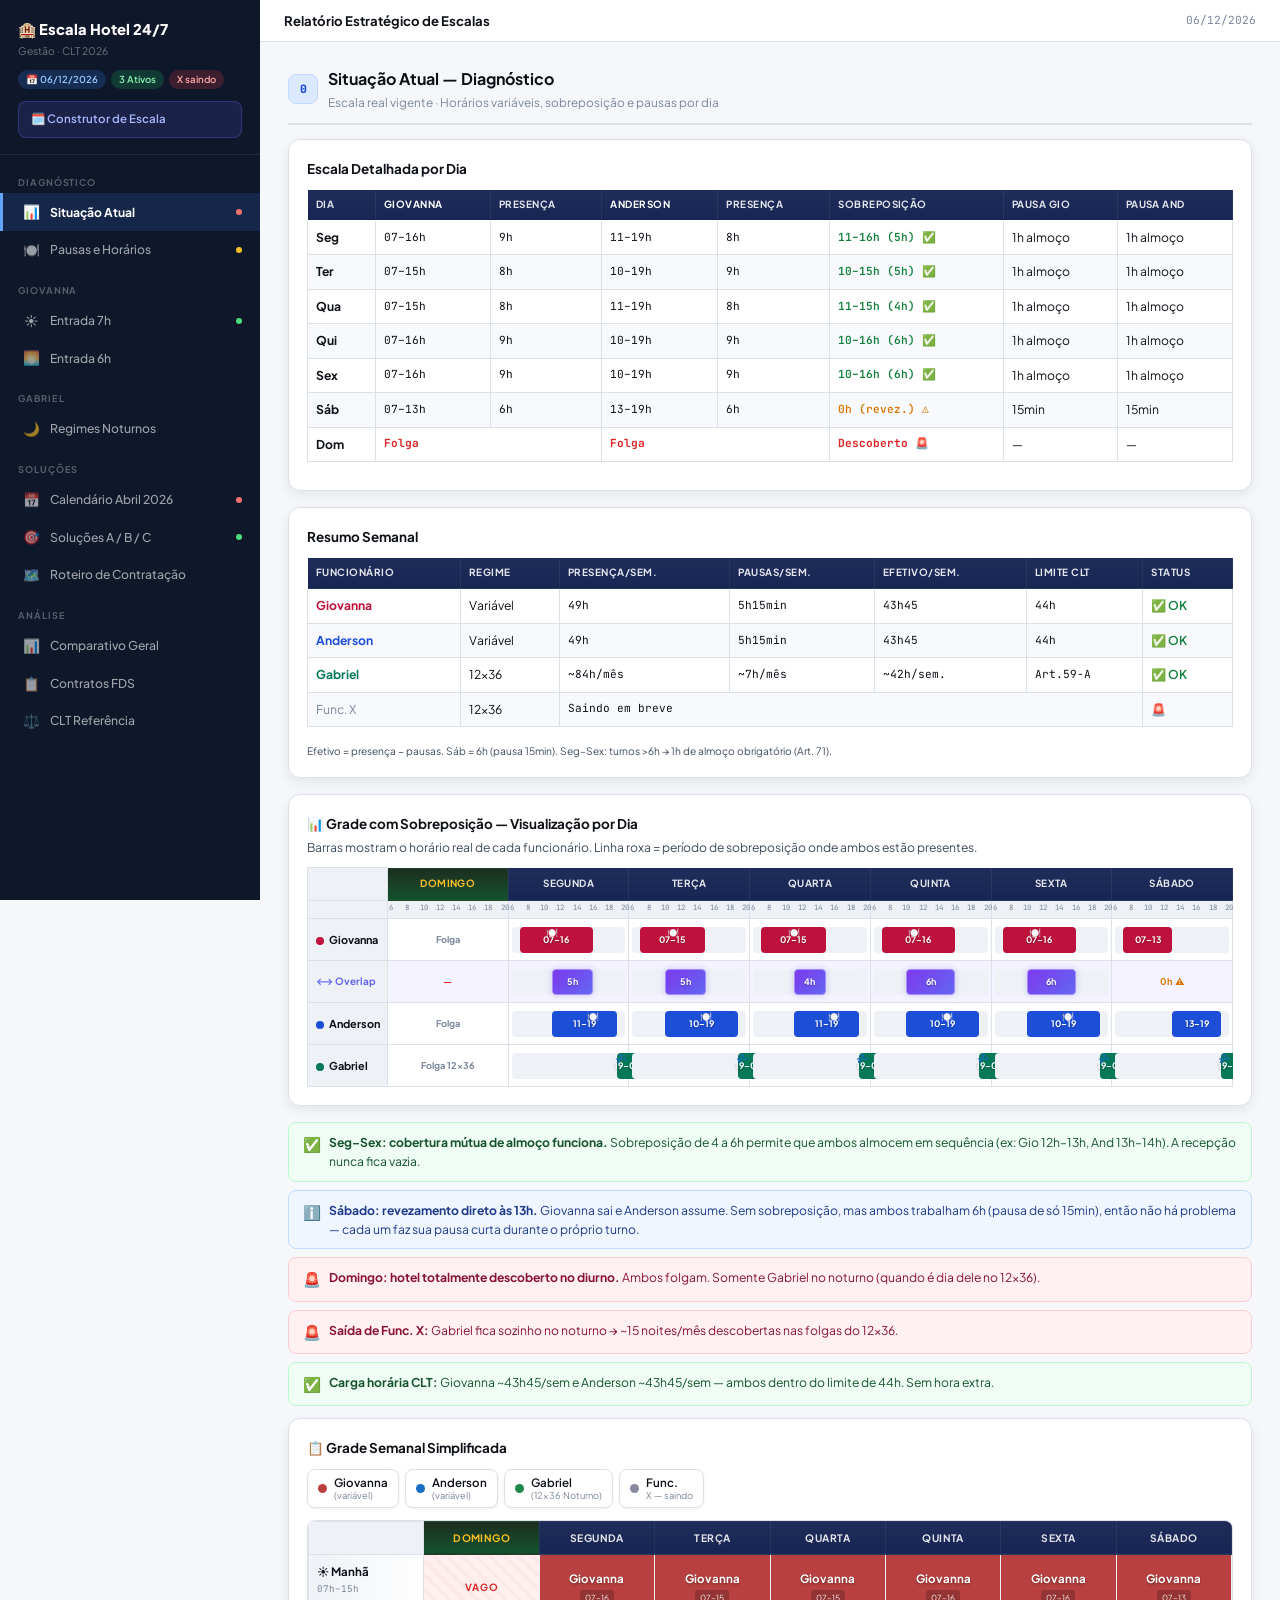
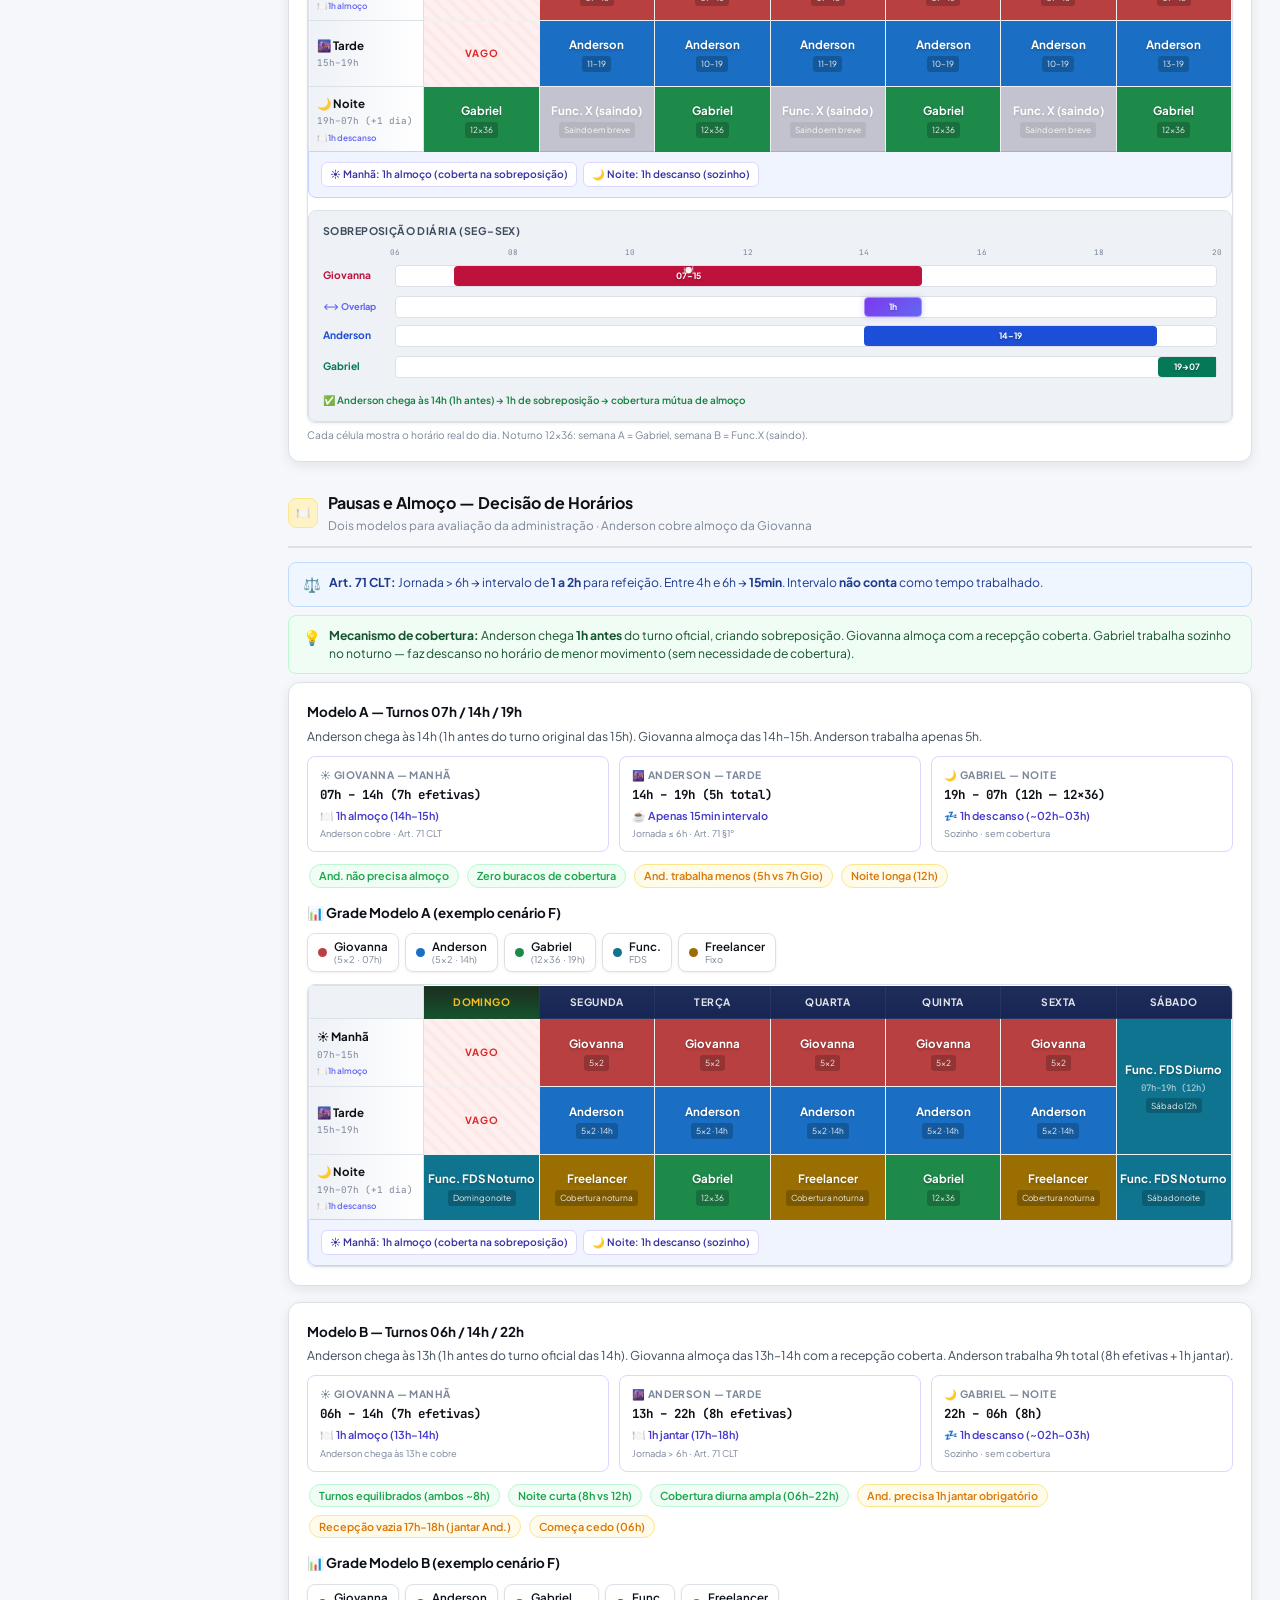
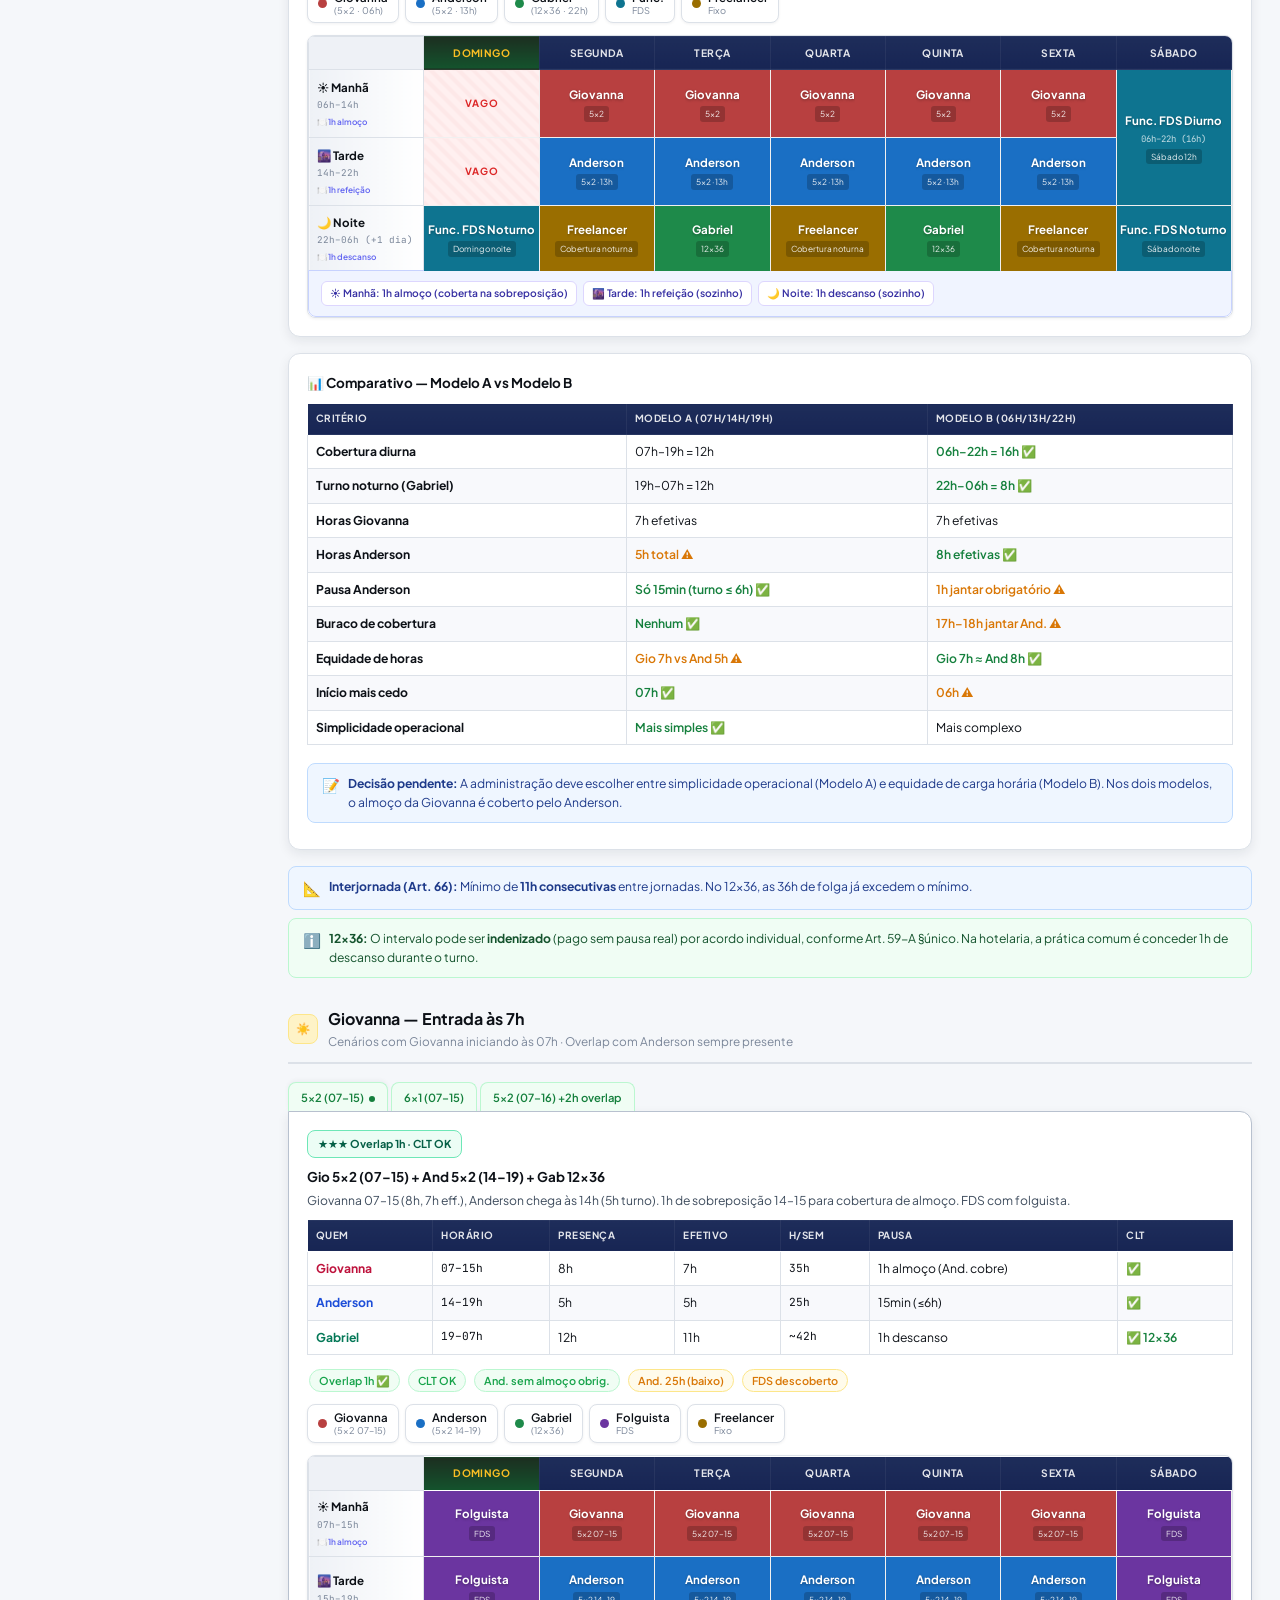
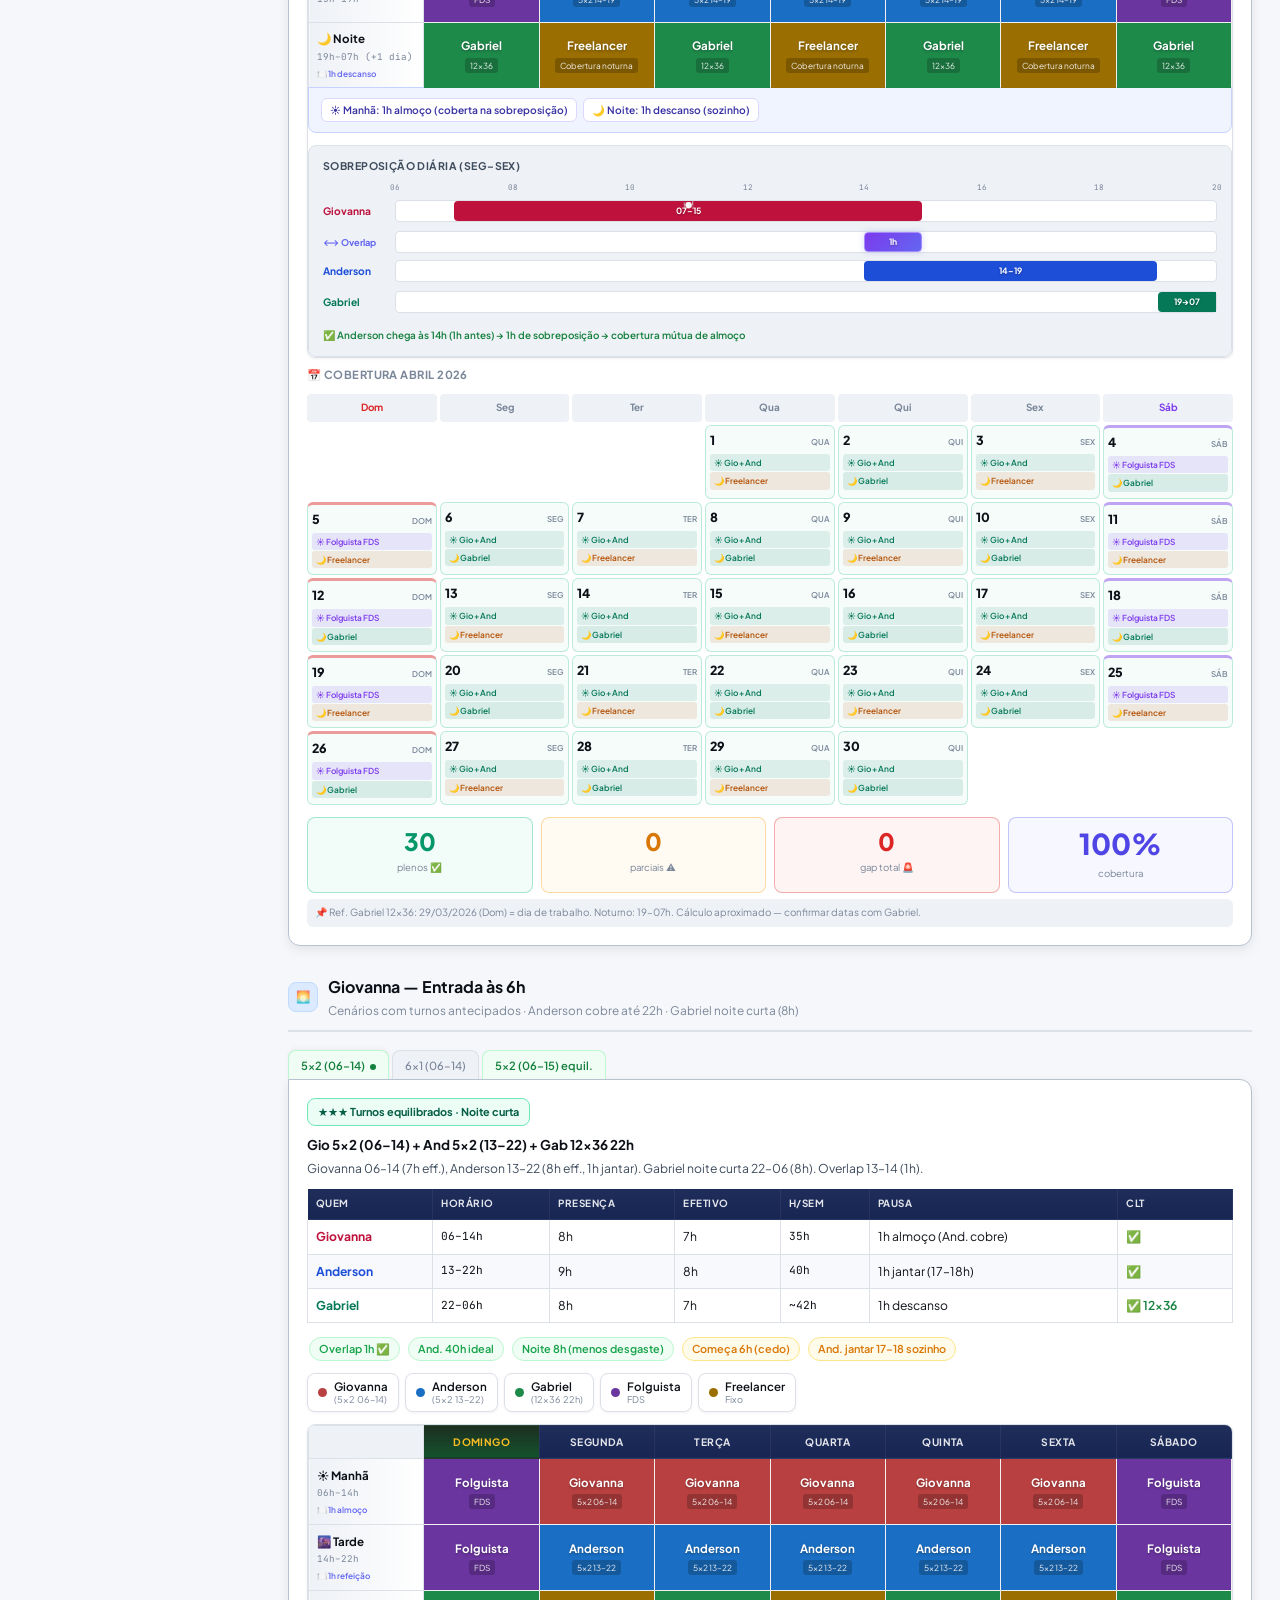
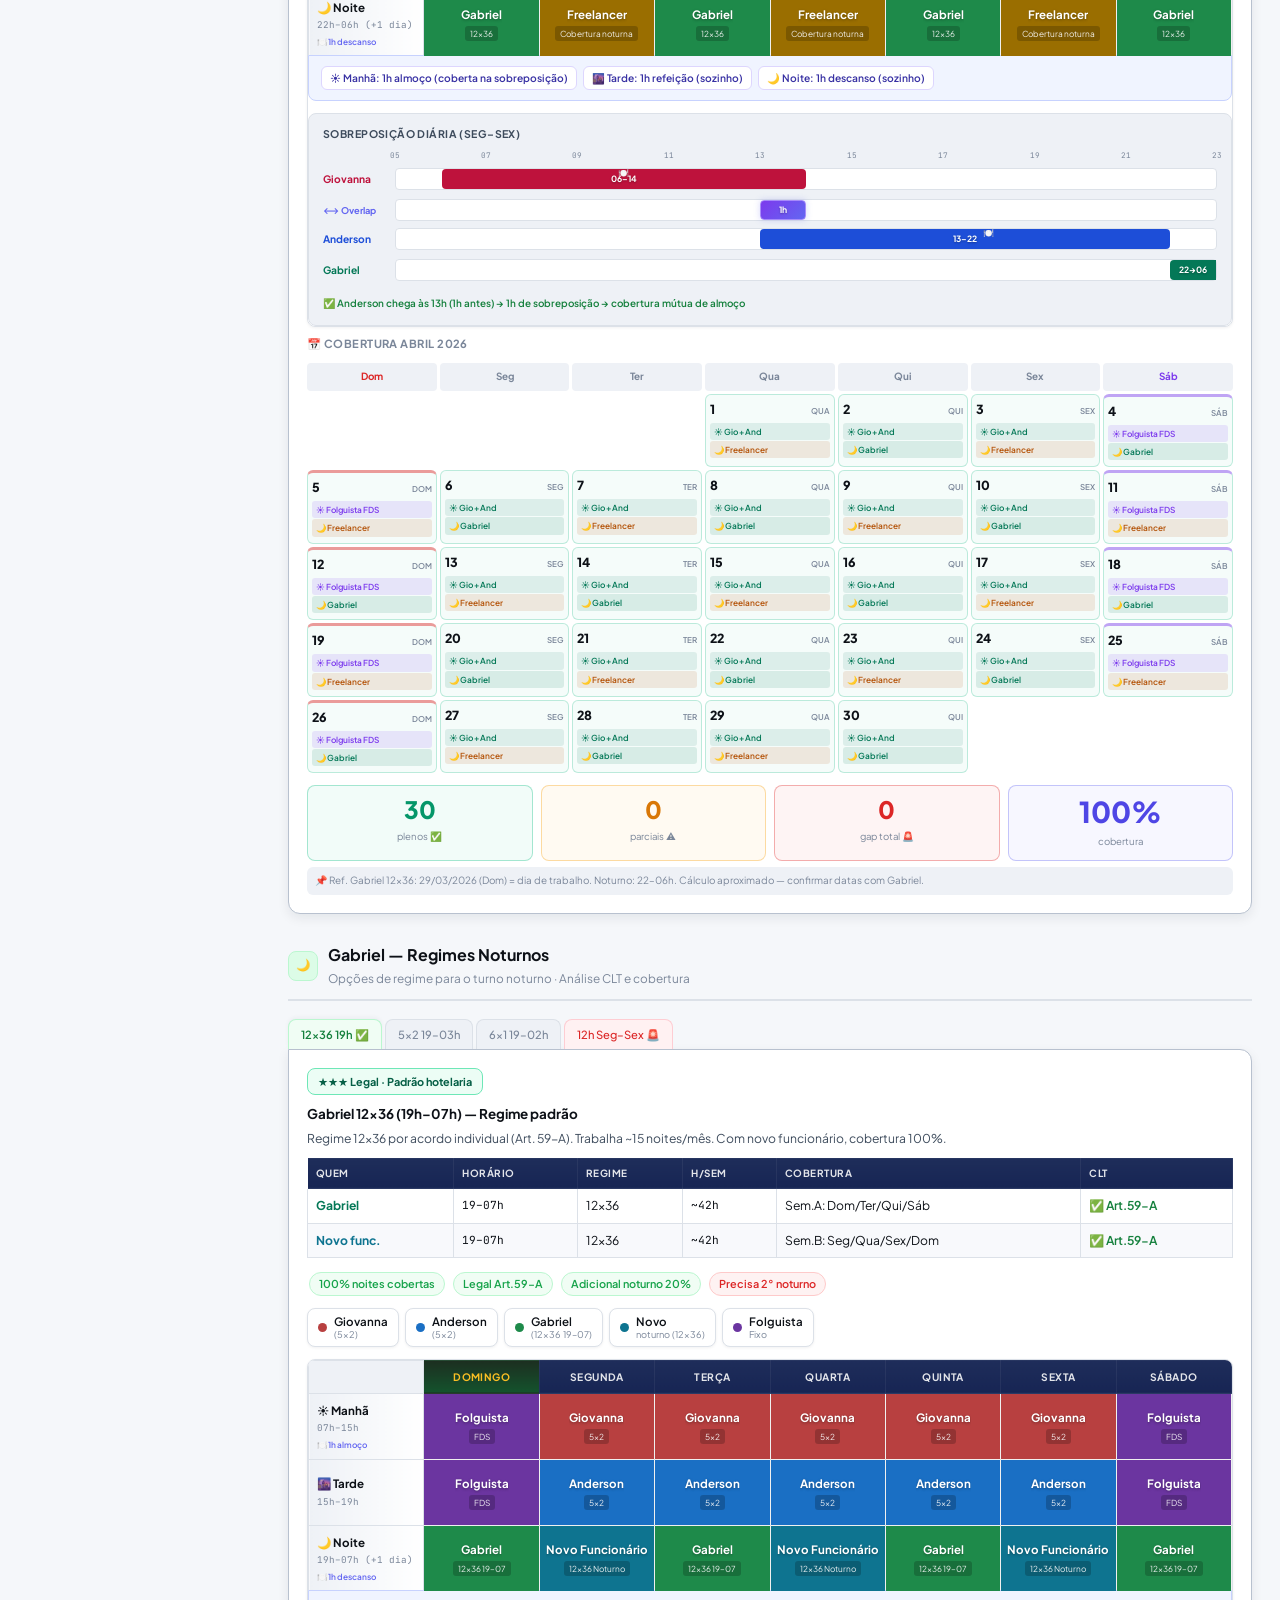
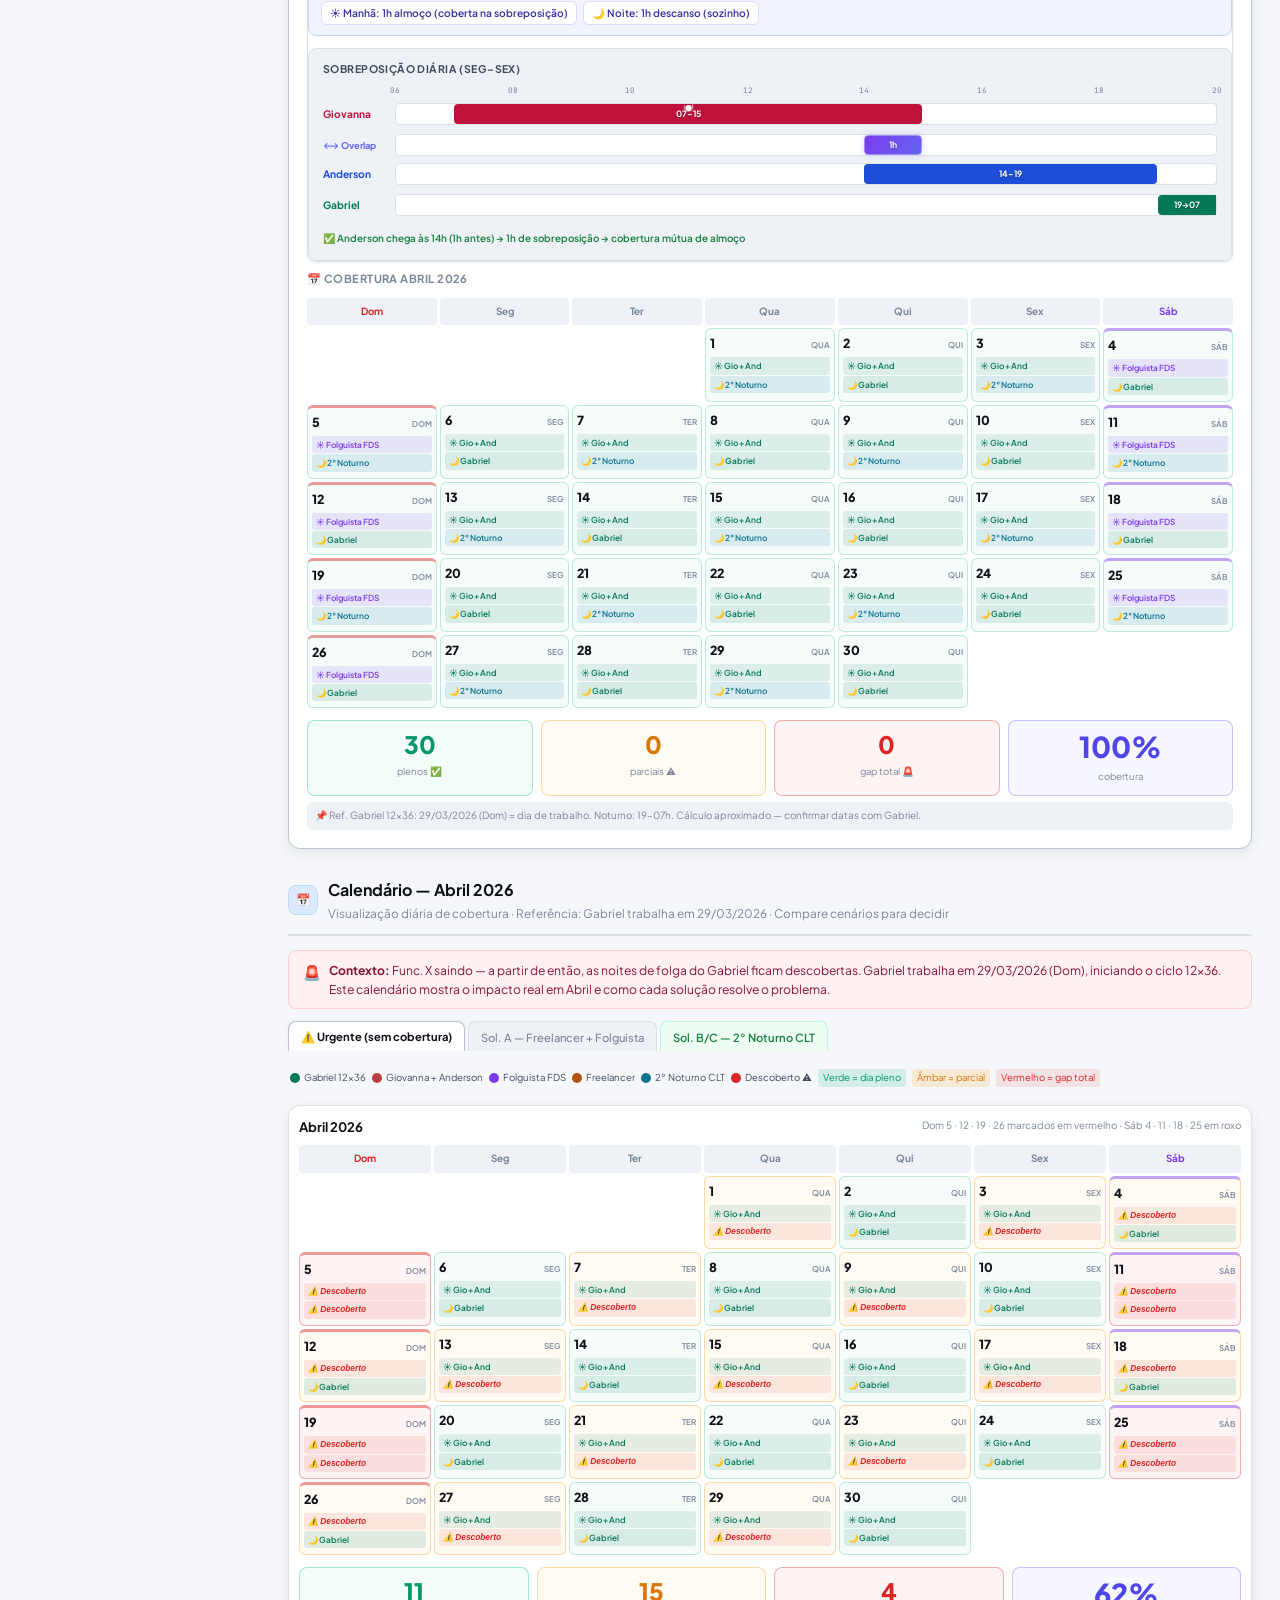
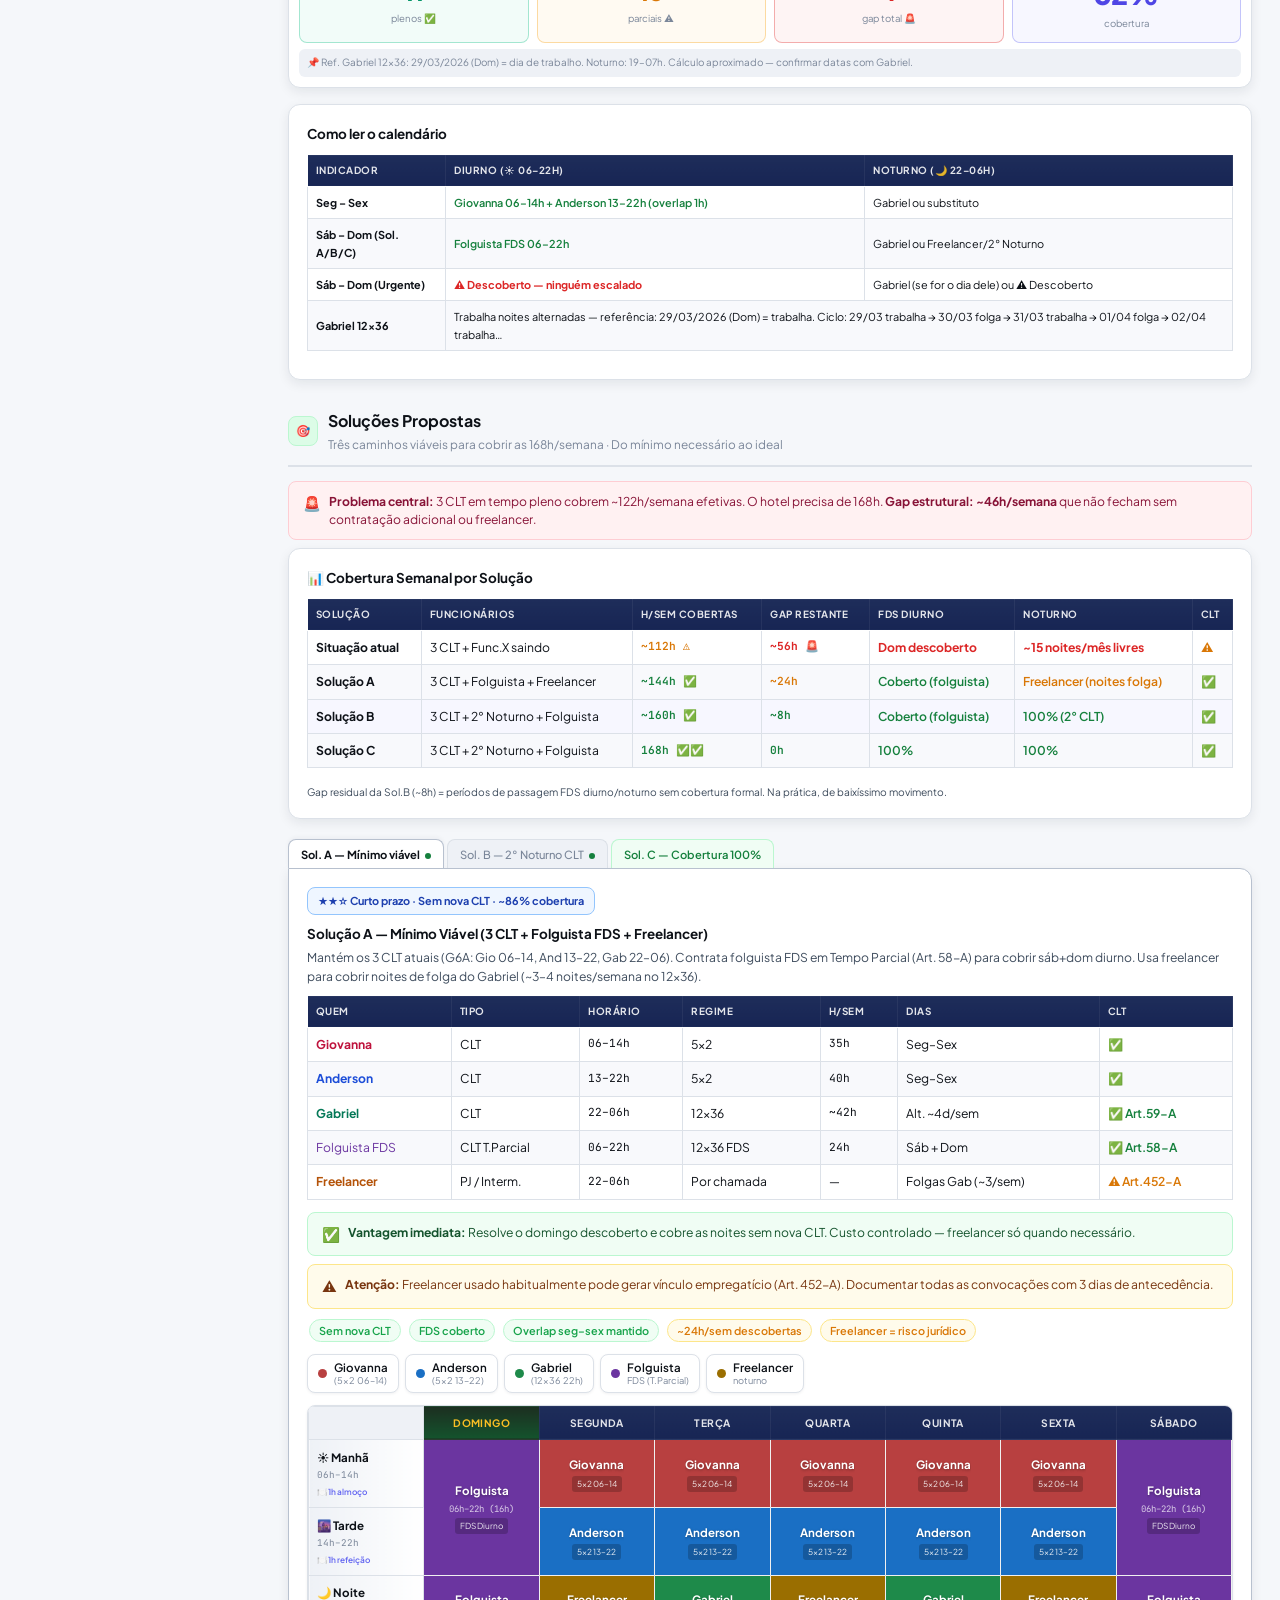
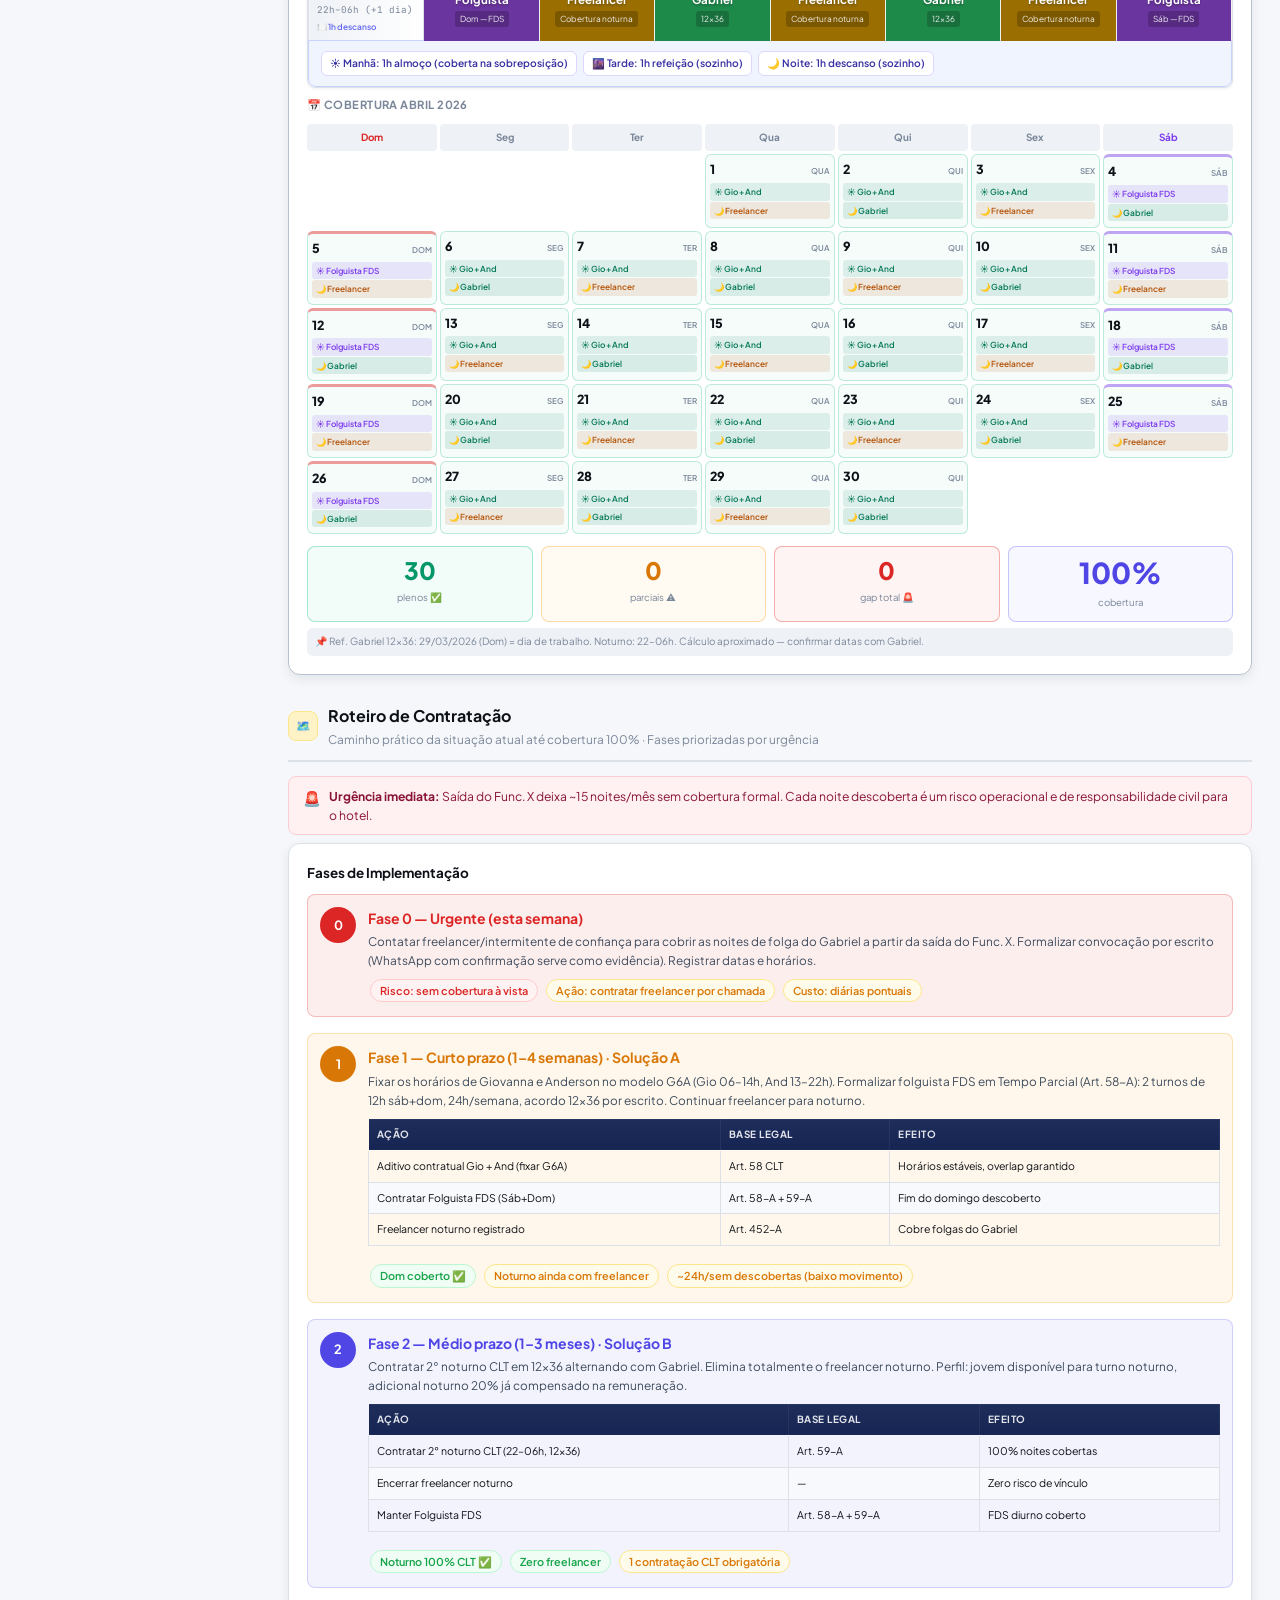
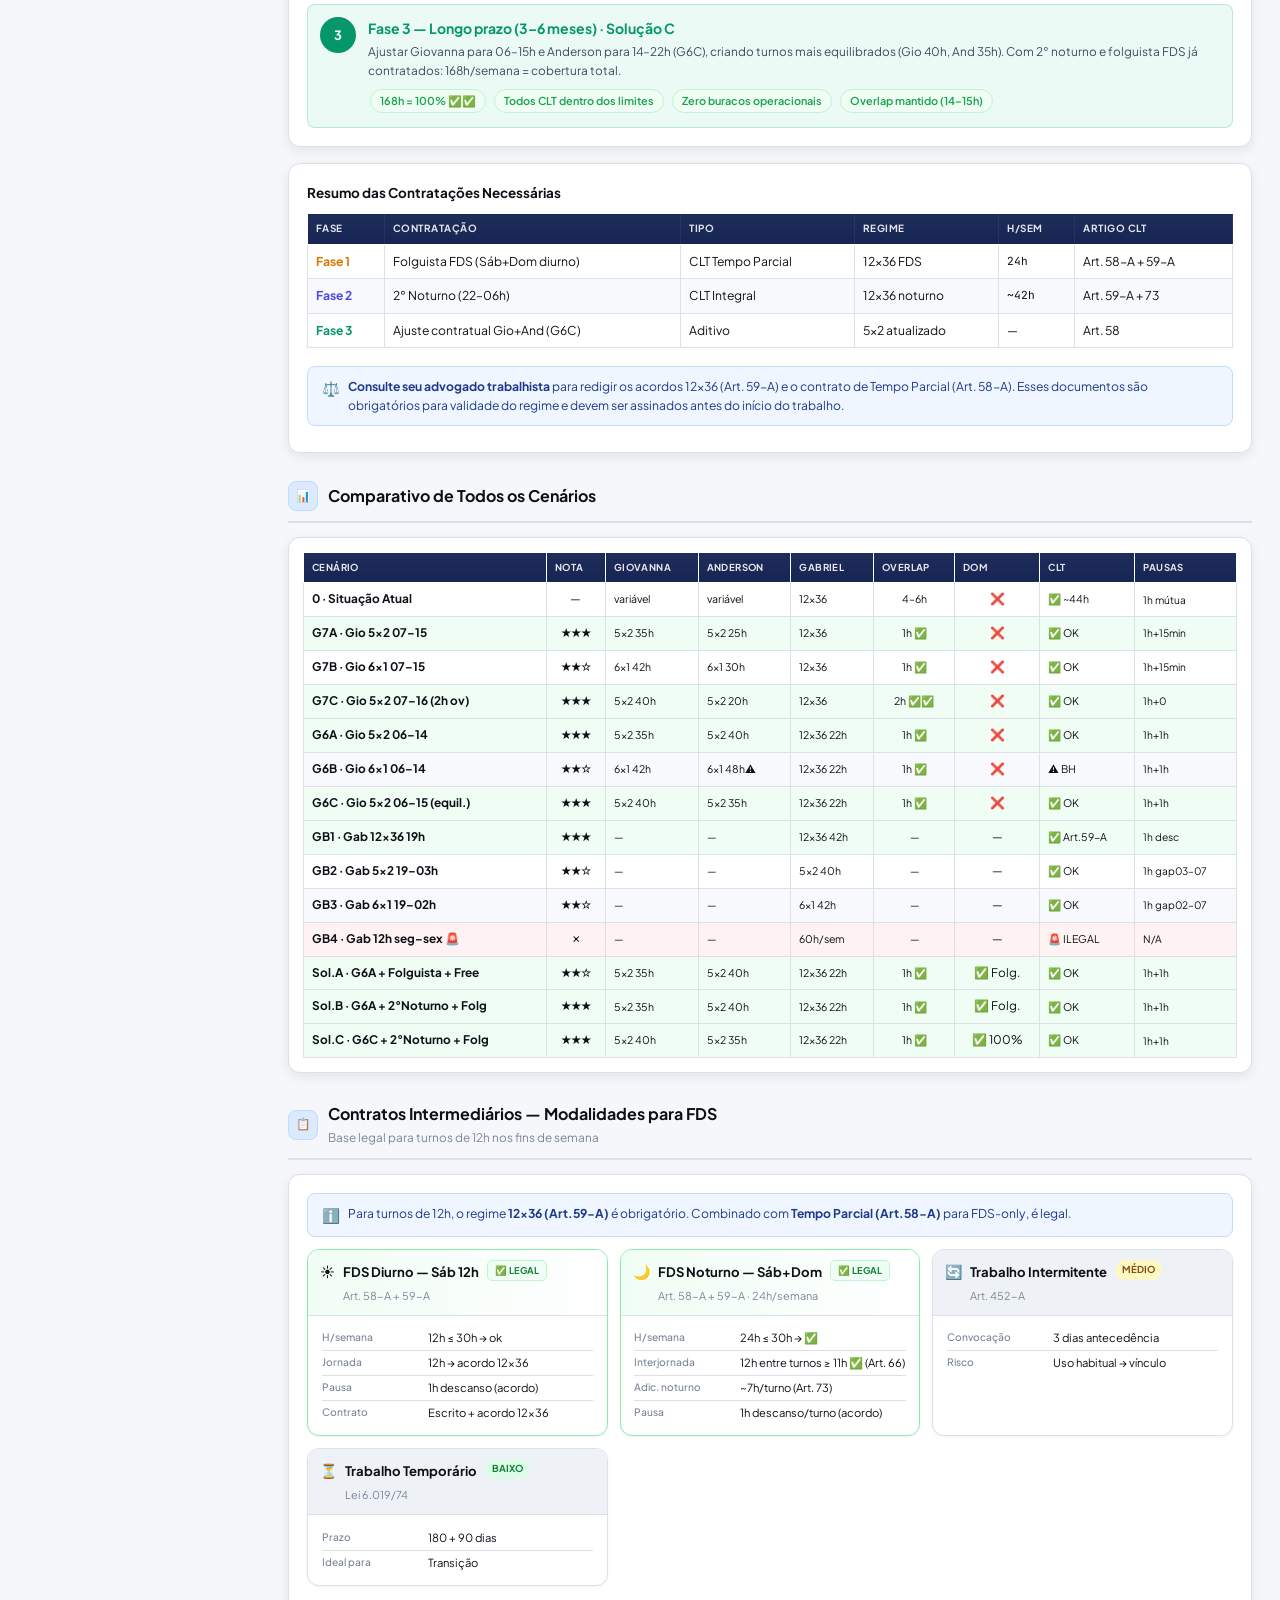
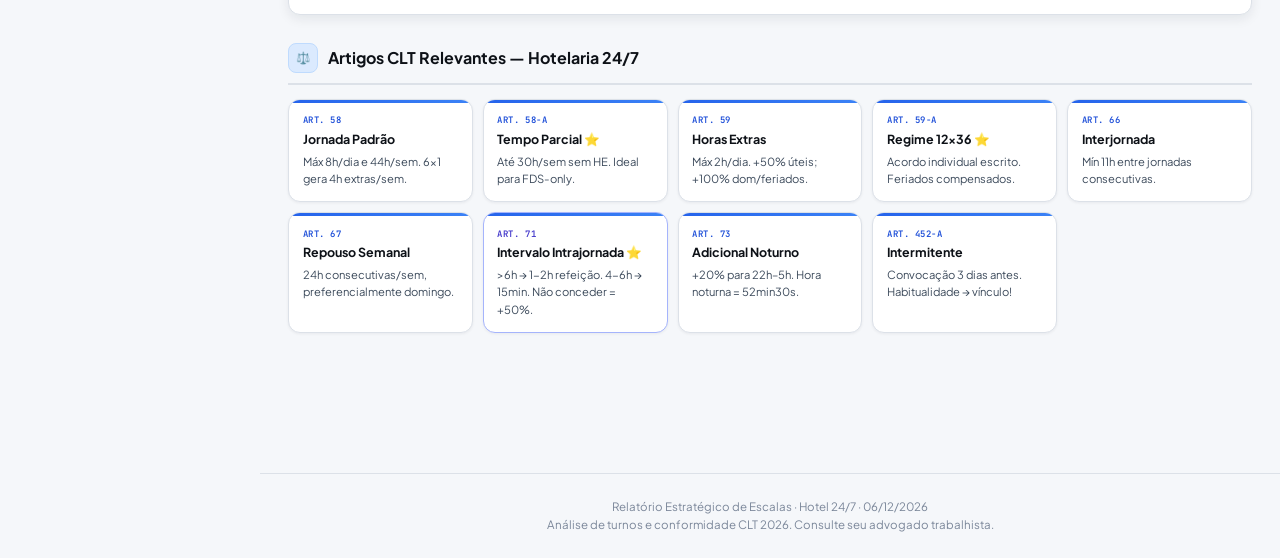
==== commit df6f2921: "calendário" ====
--- a/index.html
+++ b/index.html
@@ -562,10 +562,10 @@
 <div class="section" id="sec-calendario">
   <div class="sec-hd">
     <div class="sec-num blue">📅</div>
-    <div><h2>Calendário — Abril 2026</h2><p>Visualização diária de cobertura · A partir de 19/03/2026 · Compare cenários para decidir</p></div>
-  </div>
-
-  <div class="alert alert-crit"><span class="ai">🚨</span><div><strong>Contexto:</strong> Func. X sai em 19/03/2026. A partir dessa data, as noites de folga do Gabriel ficam descobertas. Este calendário mostra o impacto real em Abril e como cada solução resolve o problema.</div></div>
+    <div><h2>Calendário — Abril 2026</h2><p>Visualização diária de cobertura · Referência: Gabriel trabalha em 29/03/2026 · Compare cenários para decidir</p></div>
+  </div>
+
+  <div class="alert alert-crit"><span class="ai">🚨</span><div><strong>Contexto:</strong> Func. X saindo — a partir de então, as noites de folga do Gabriel ficam descobertas. Gabriel trabalha em 29/03/2026 (Dom), iniciando o ciclo 12×36. Este calendário mostra o impacto real em Abril e como cada solução resolve o problema.</div></div>
 
   <!-- Tabs de cenário -->
   <div class="tabs" style="margin-bottom:0">
@@ -607,7 +607,7 @@
         <tr><td><strong>Seg – Sex</strong></td><td class="c-ok">Giovanna 06–14h + Anderson 13–22h (overlap 1h)</td><td>Gabriel ou substituto</td></tr>
         <tr><td><strong>Sáb – Dom (Sol. A/B/C)</strong></td><td class="c-ok">Folguista FDS 06–22h</td><td>Gabriel ou Freelancer/2° Noturno</td></tr>
         <tr><td><strong>Sáb – Dom (Urgente)</strong></td><td class="c-bad">⚠️ Descoberto — ninguém escalado</td><td>Gabriel (se for o dia dele) ou ⚠️ Descoberto</td></tr>
-        <tr><td><strong>Gabriel 12×36</strong></td><td colspan="2">Trabalha noites alternadas a partir de 19/03 (ciclo: 19/03 trabalha, 20/03 folga, 21/03 trabalha…)</td></tr>
+        <tr><td><strong>Gabriel 12×36</strong></td><td colspan="2">Trabalha noites alternadas — referência: 29/03/2026 (Dom) = trabalha. Ciclo: 29/03 trabalha → 30/03 folga → 31/03 trabalha → 01/04 folga → 02/04 trabalha…</td></tr>
       </tbody>
     </table>
     </div>
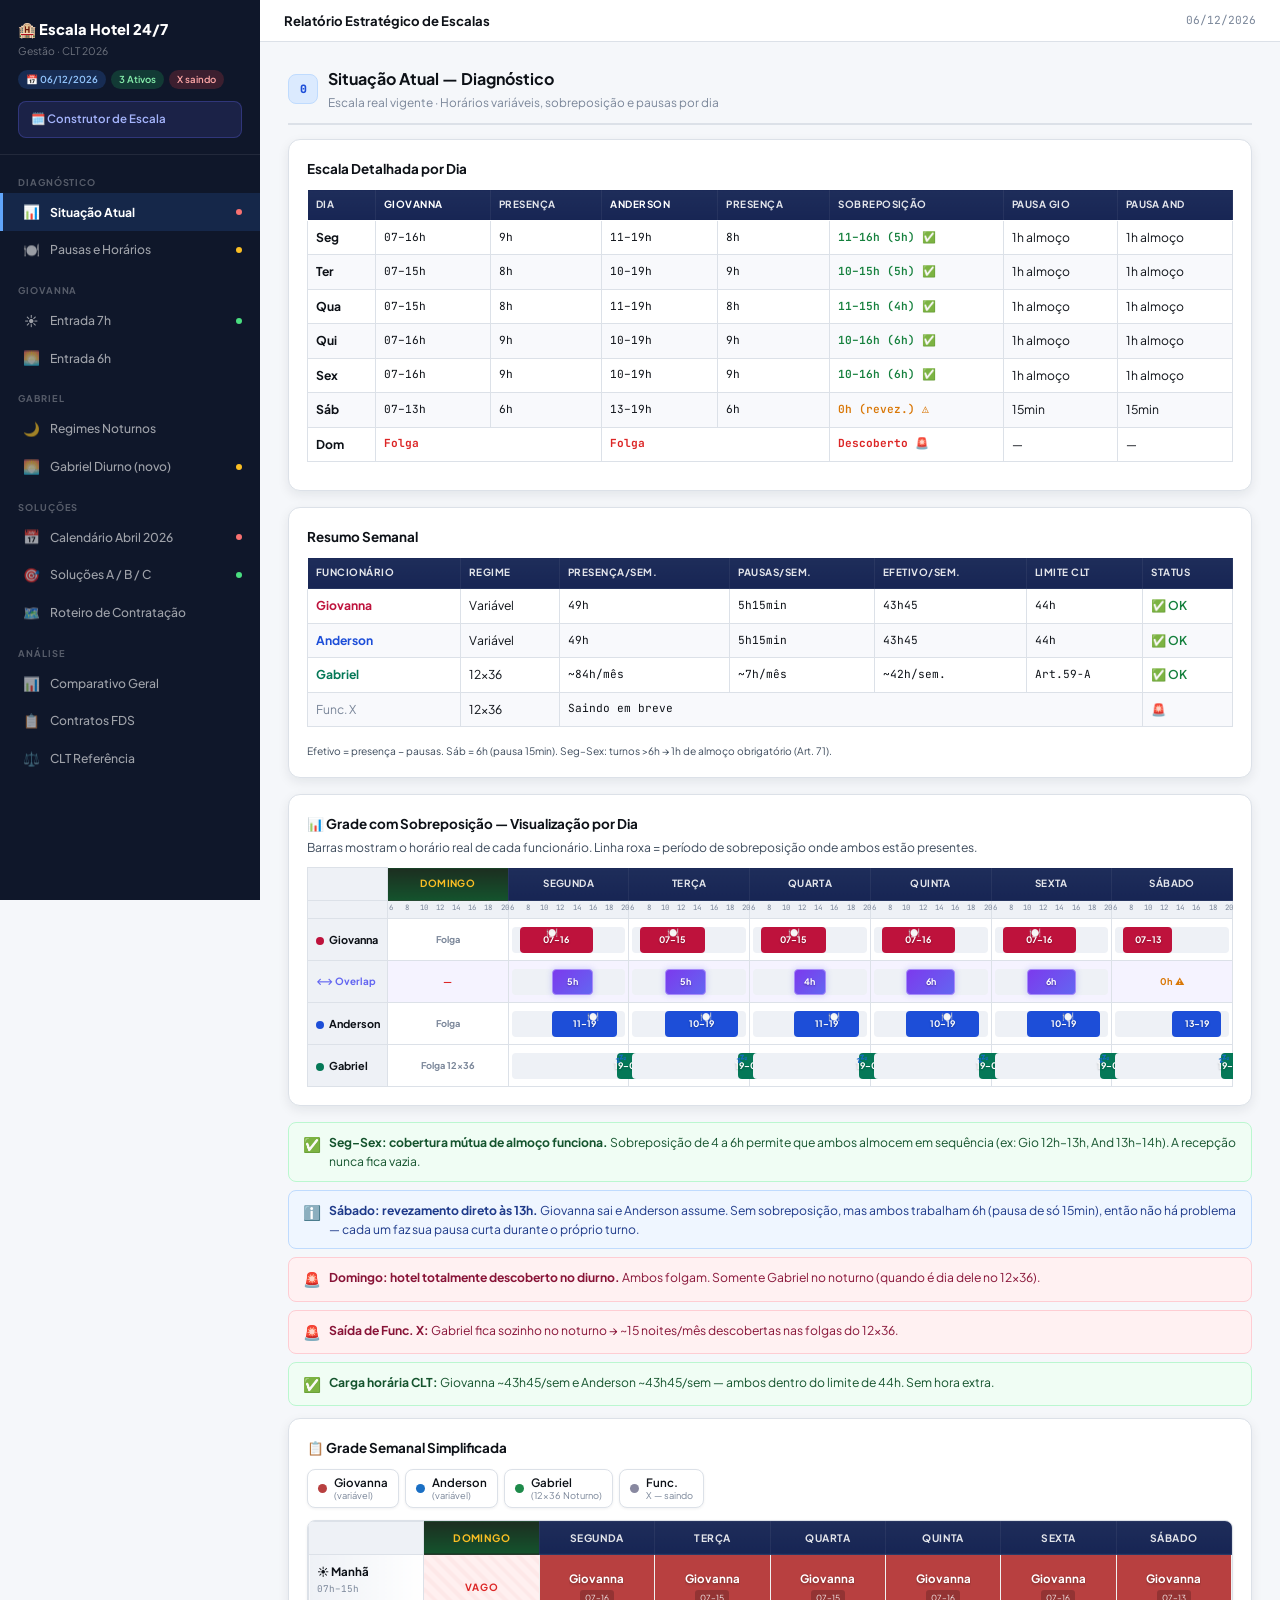
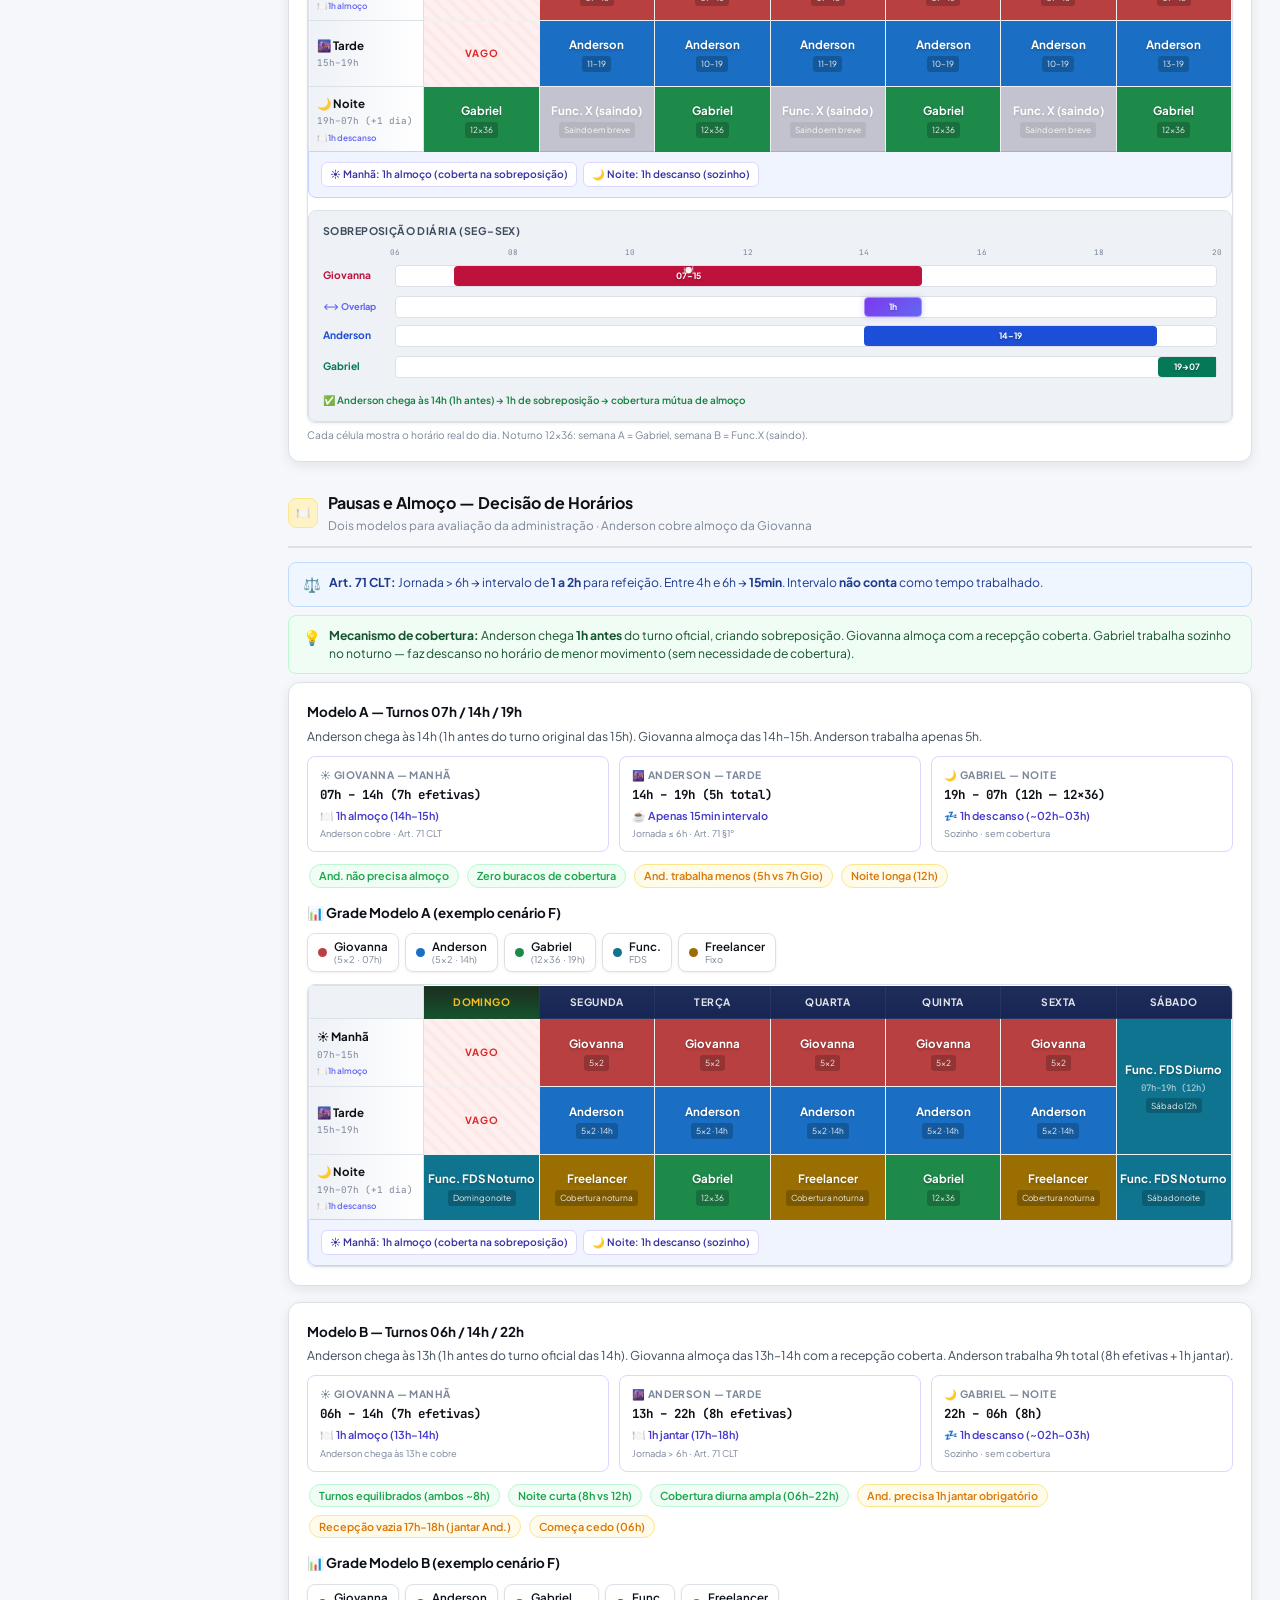
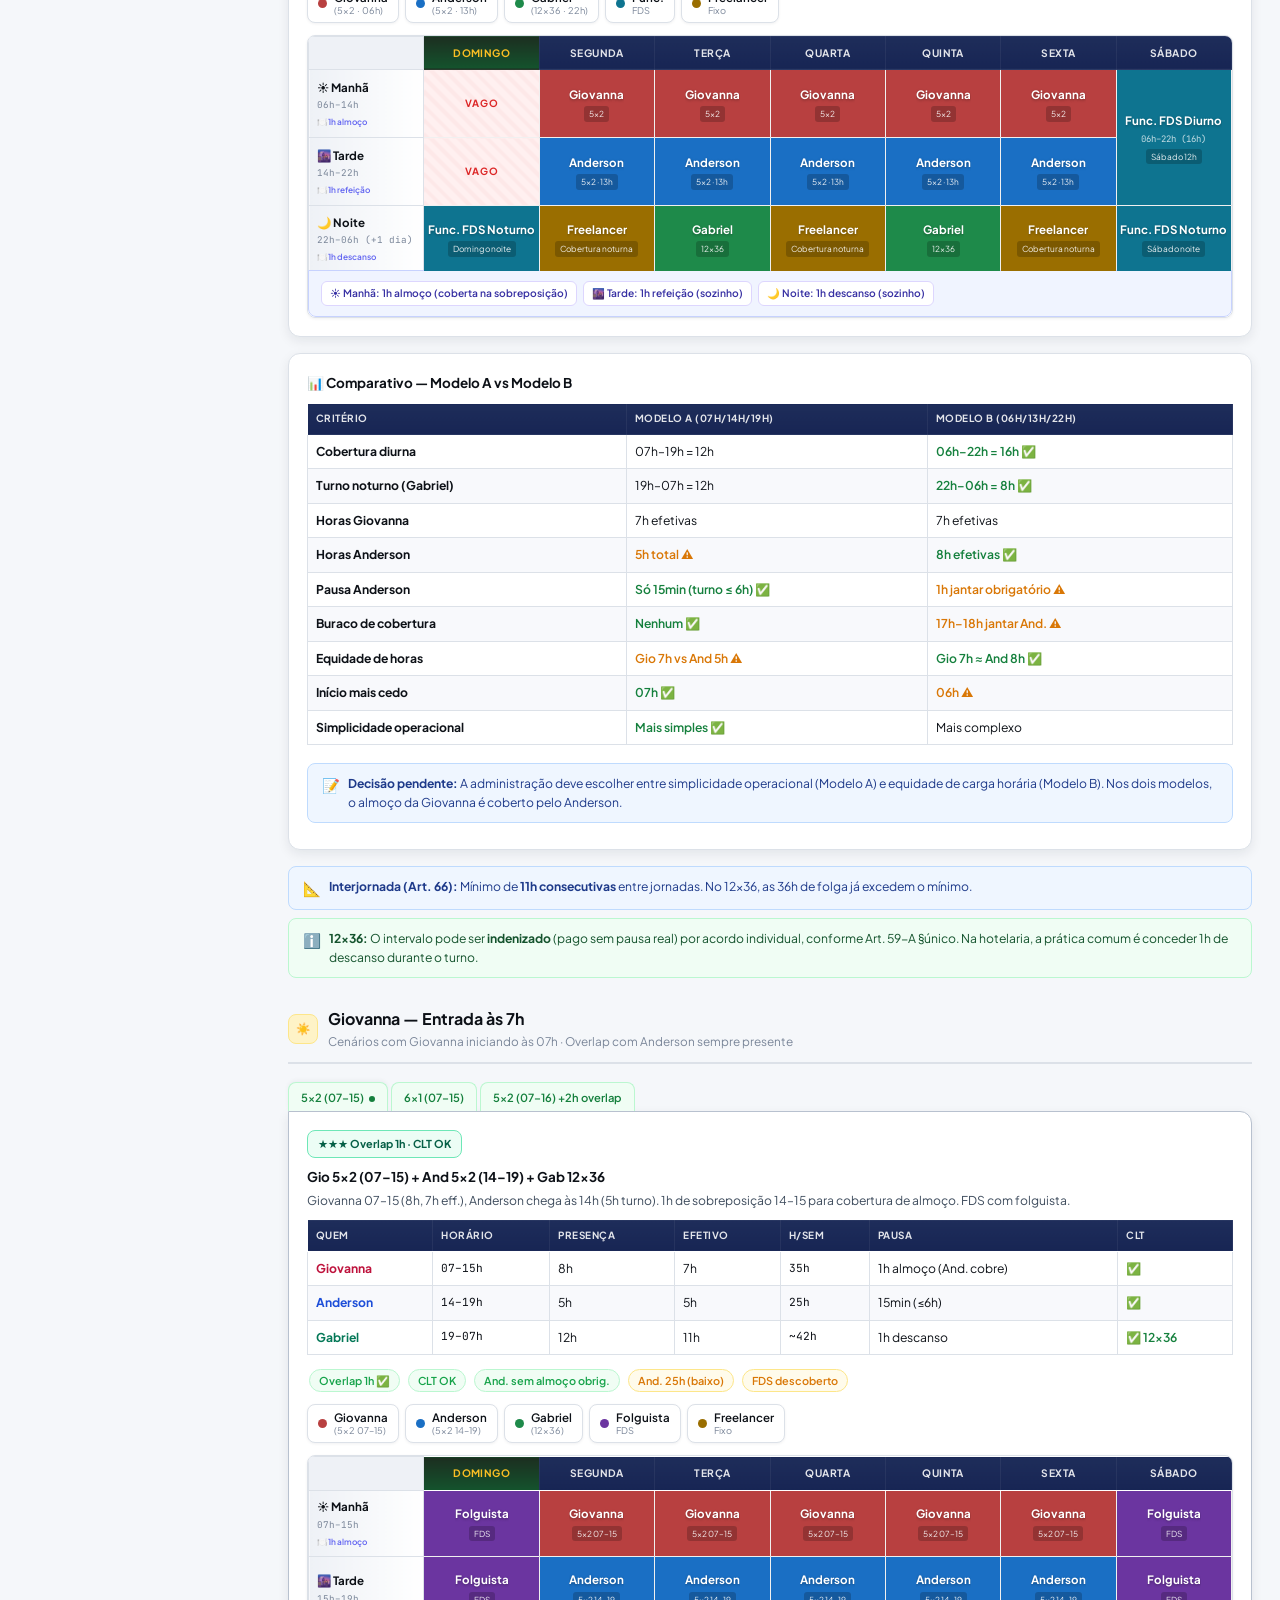
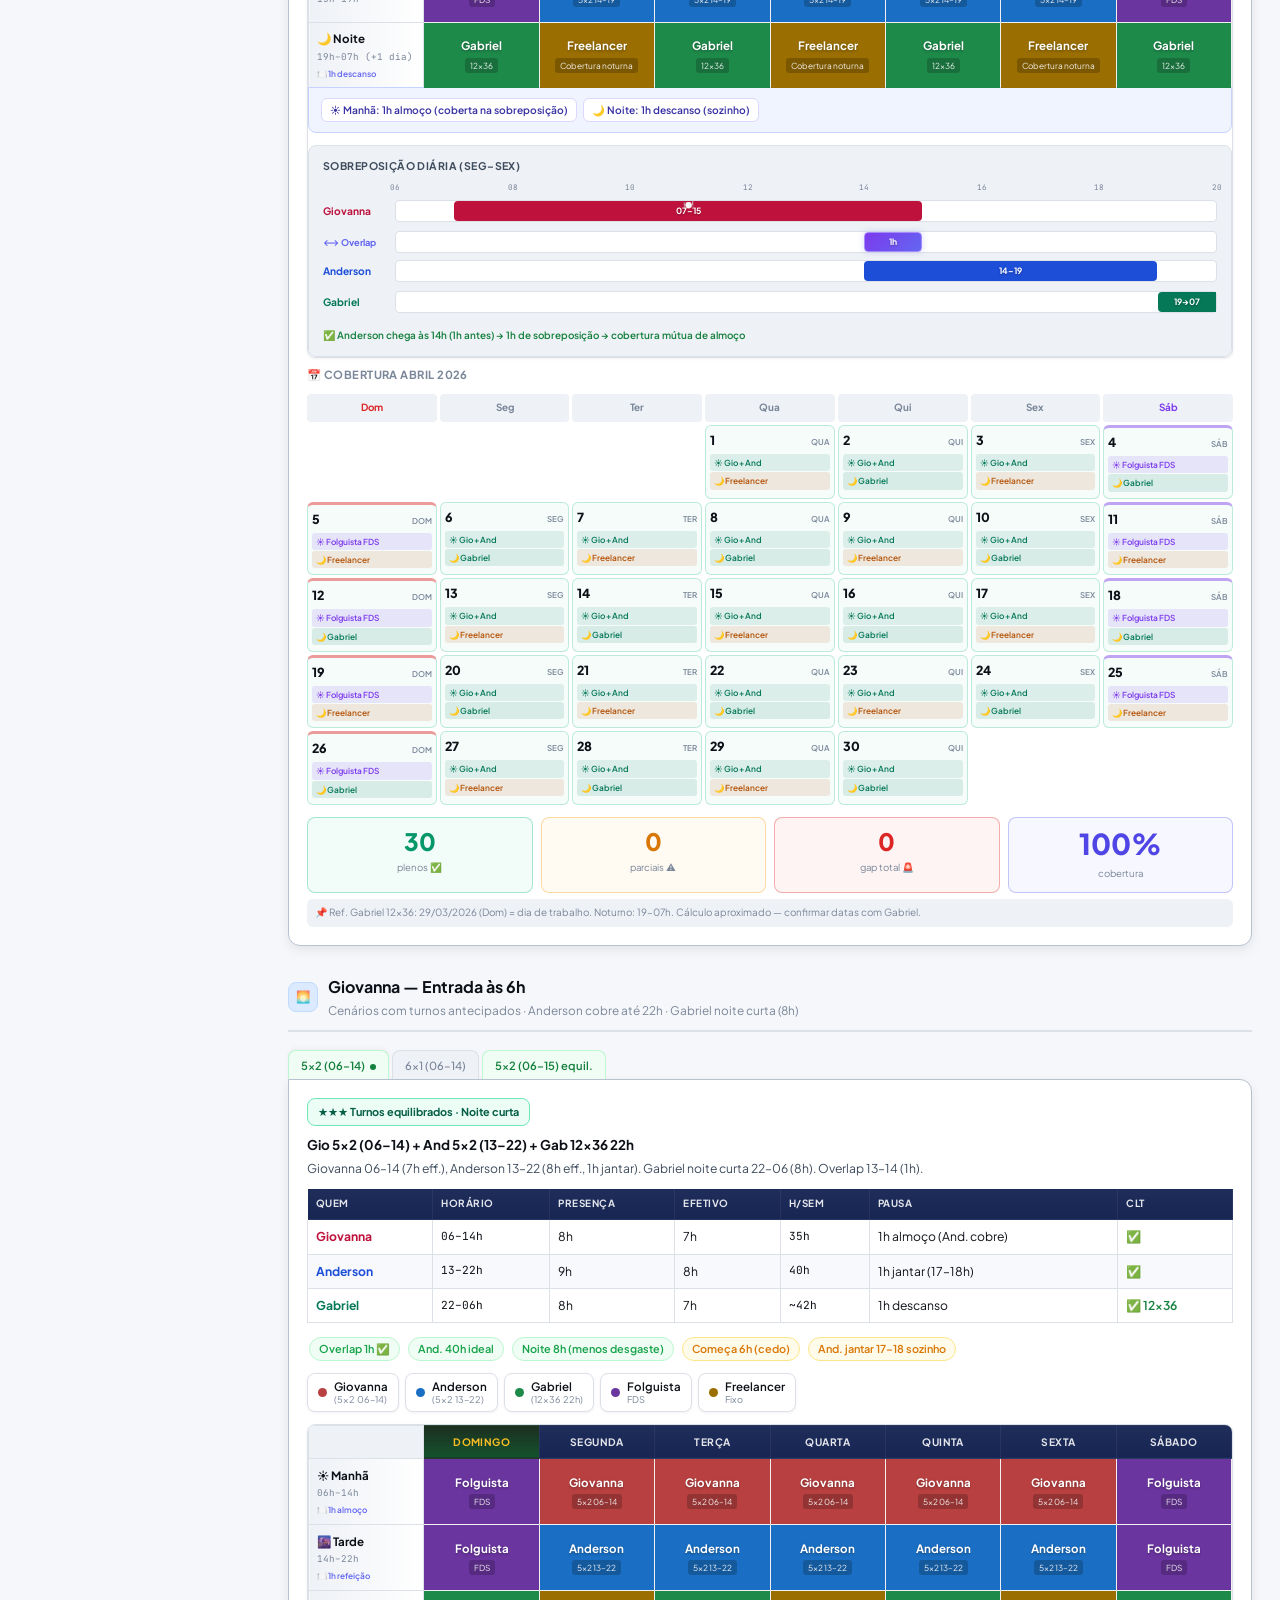
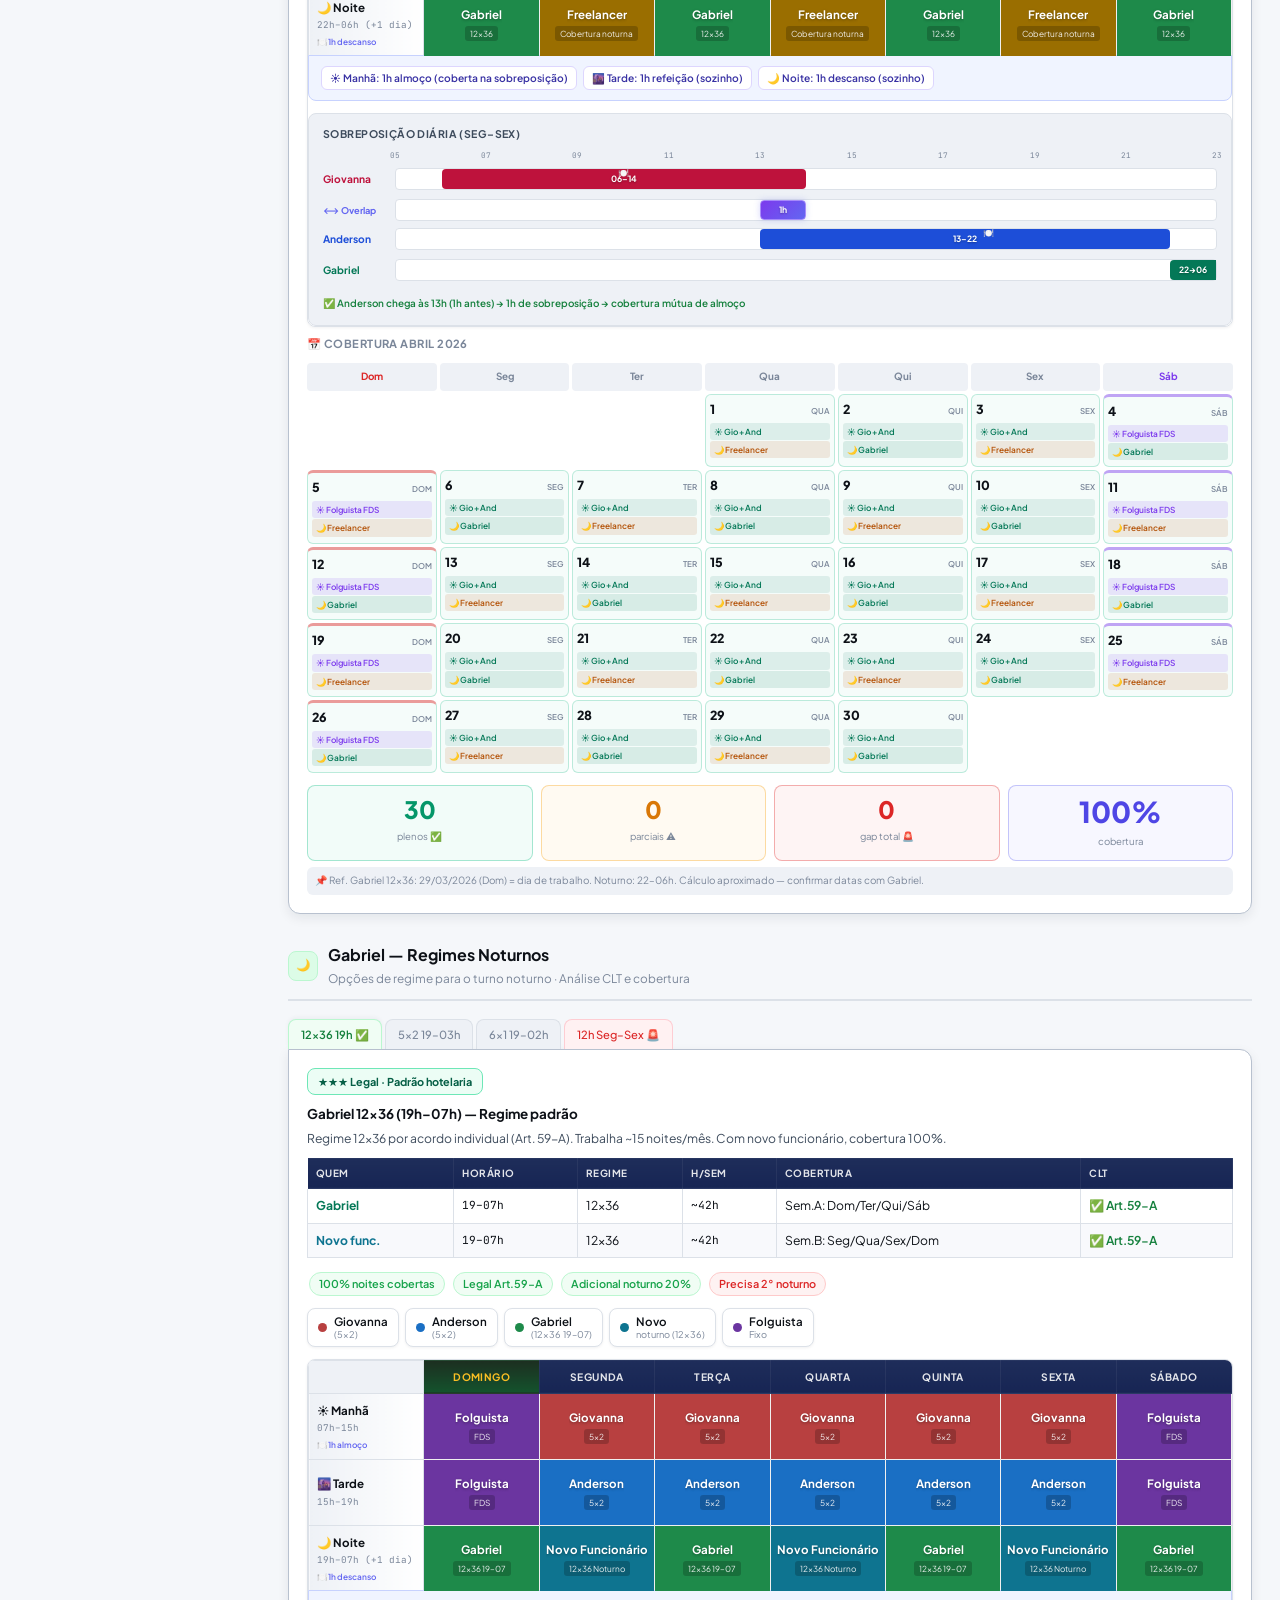
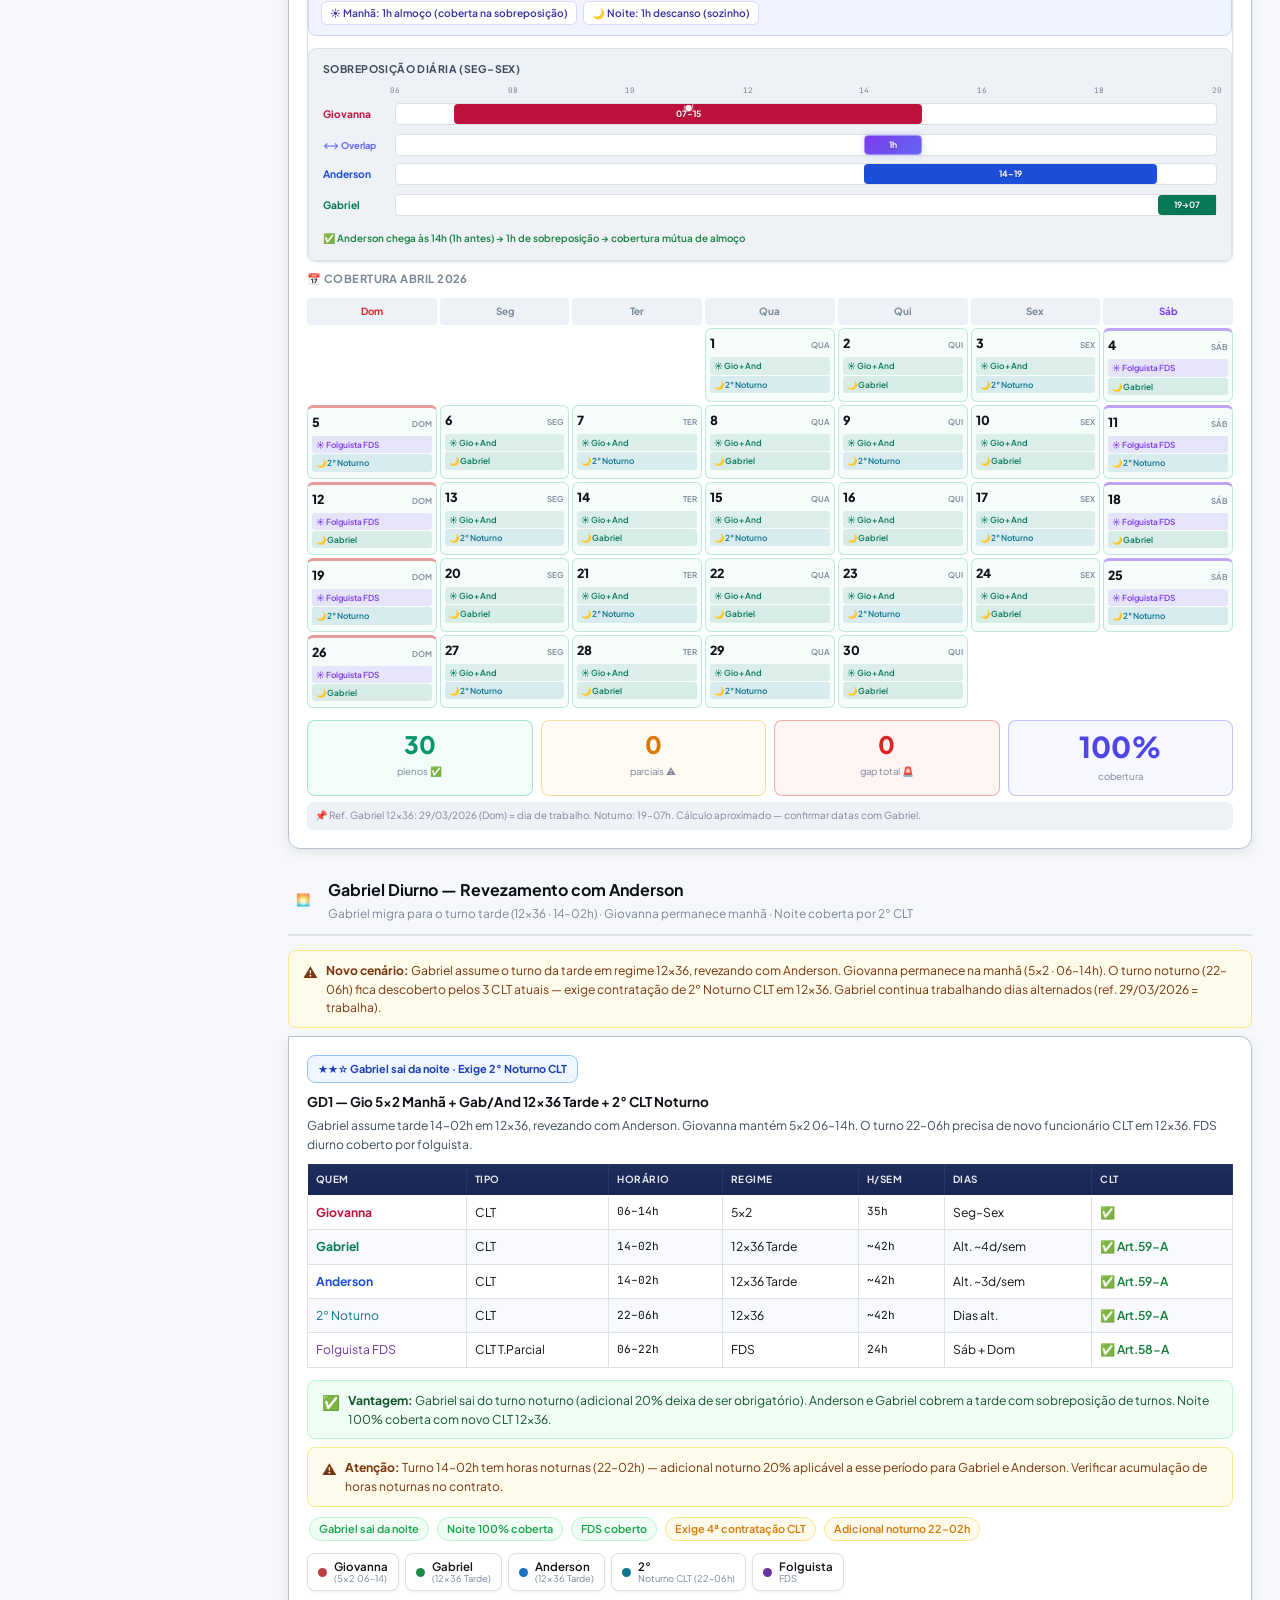
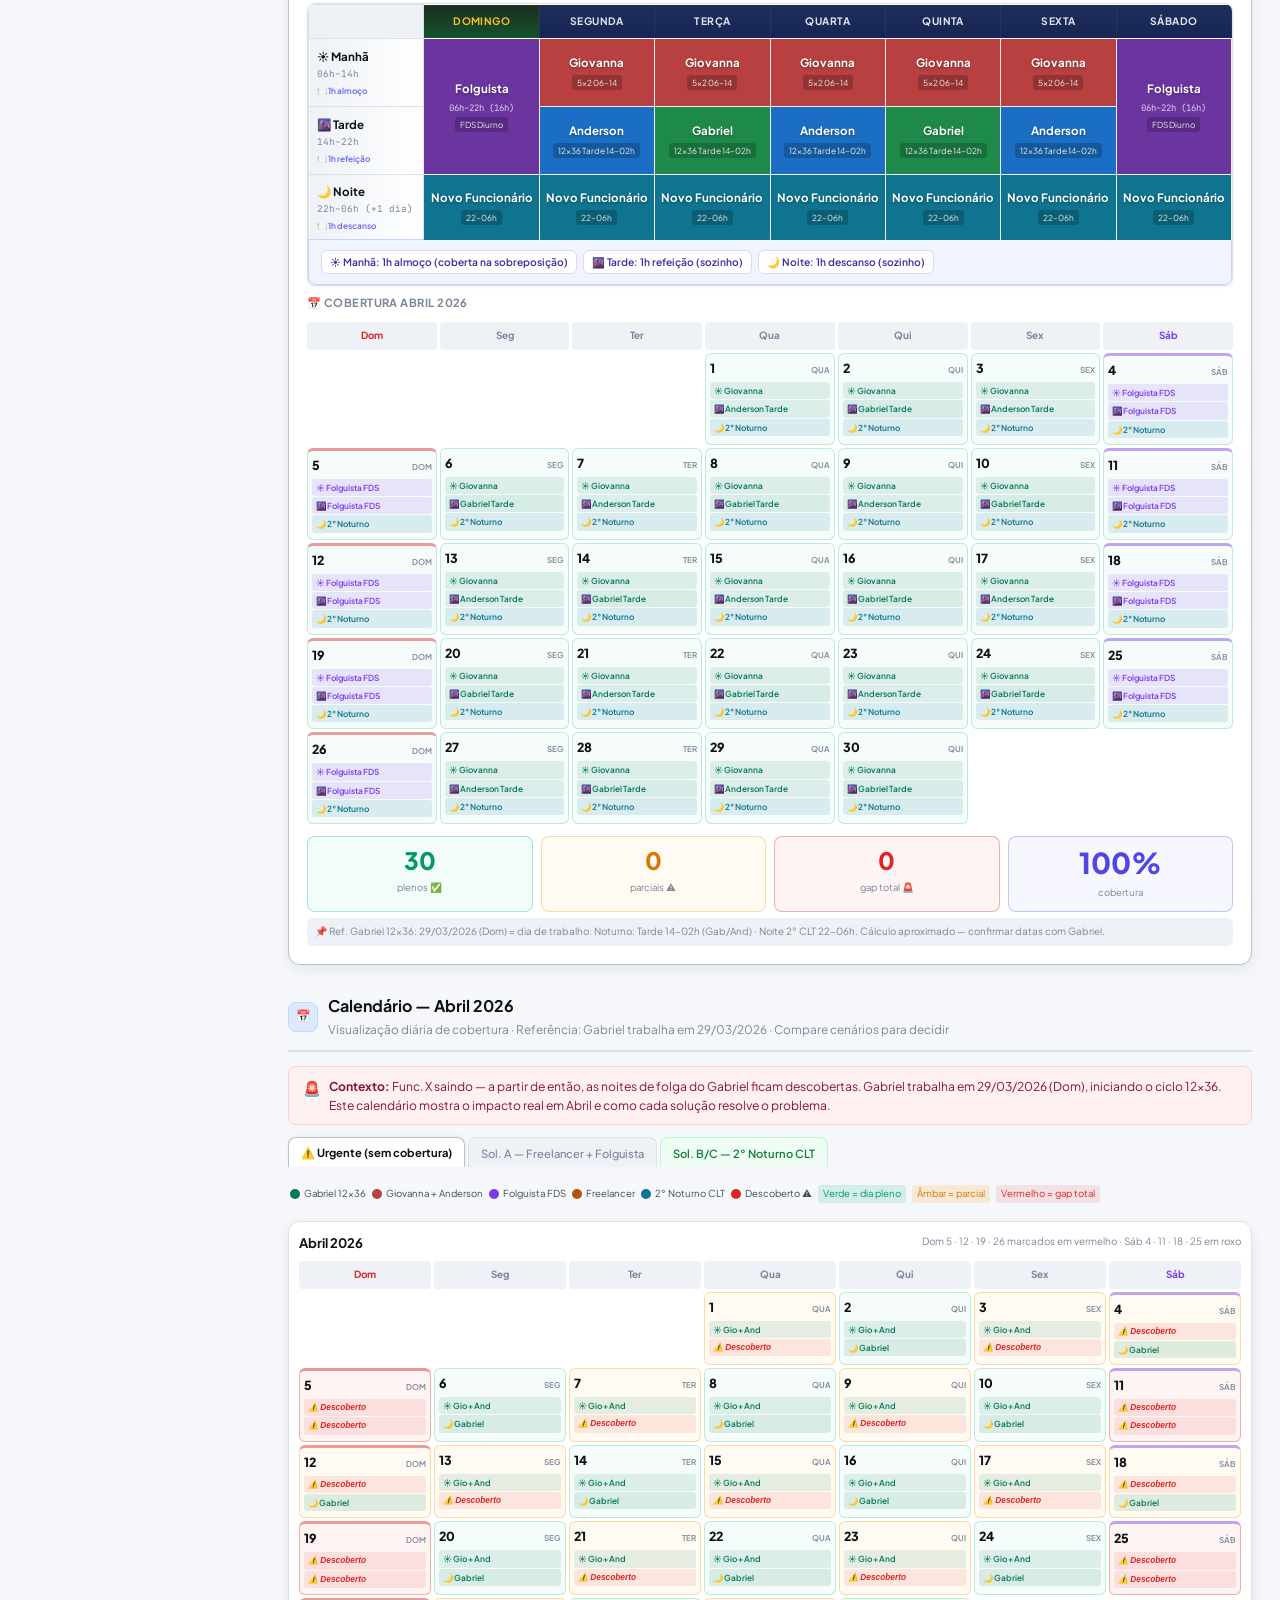
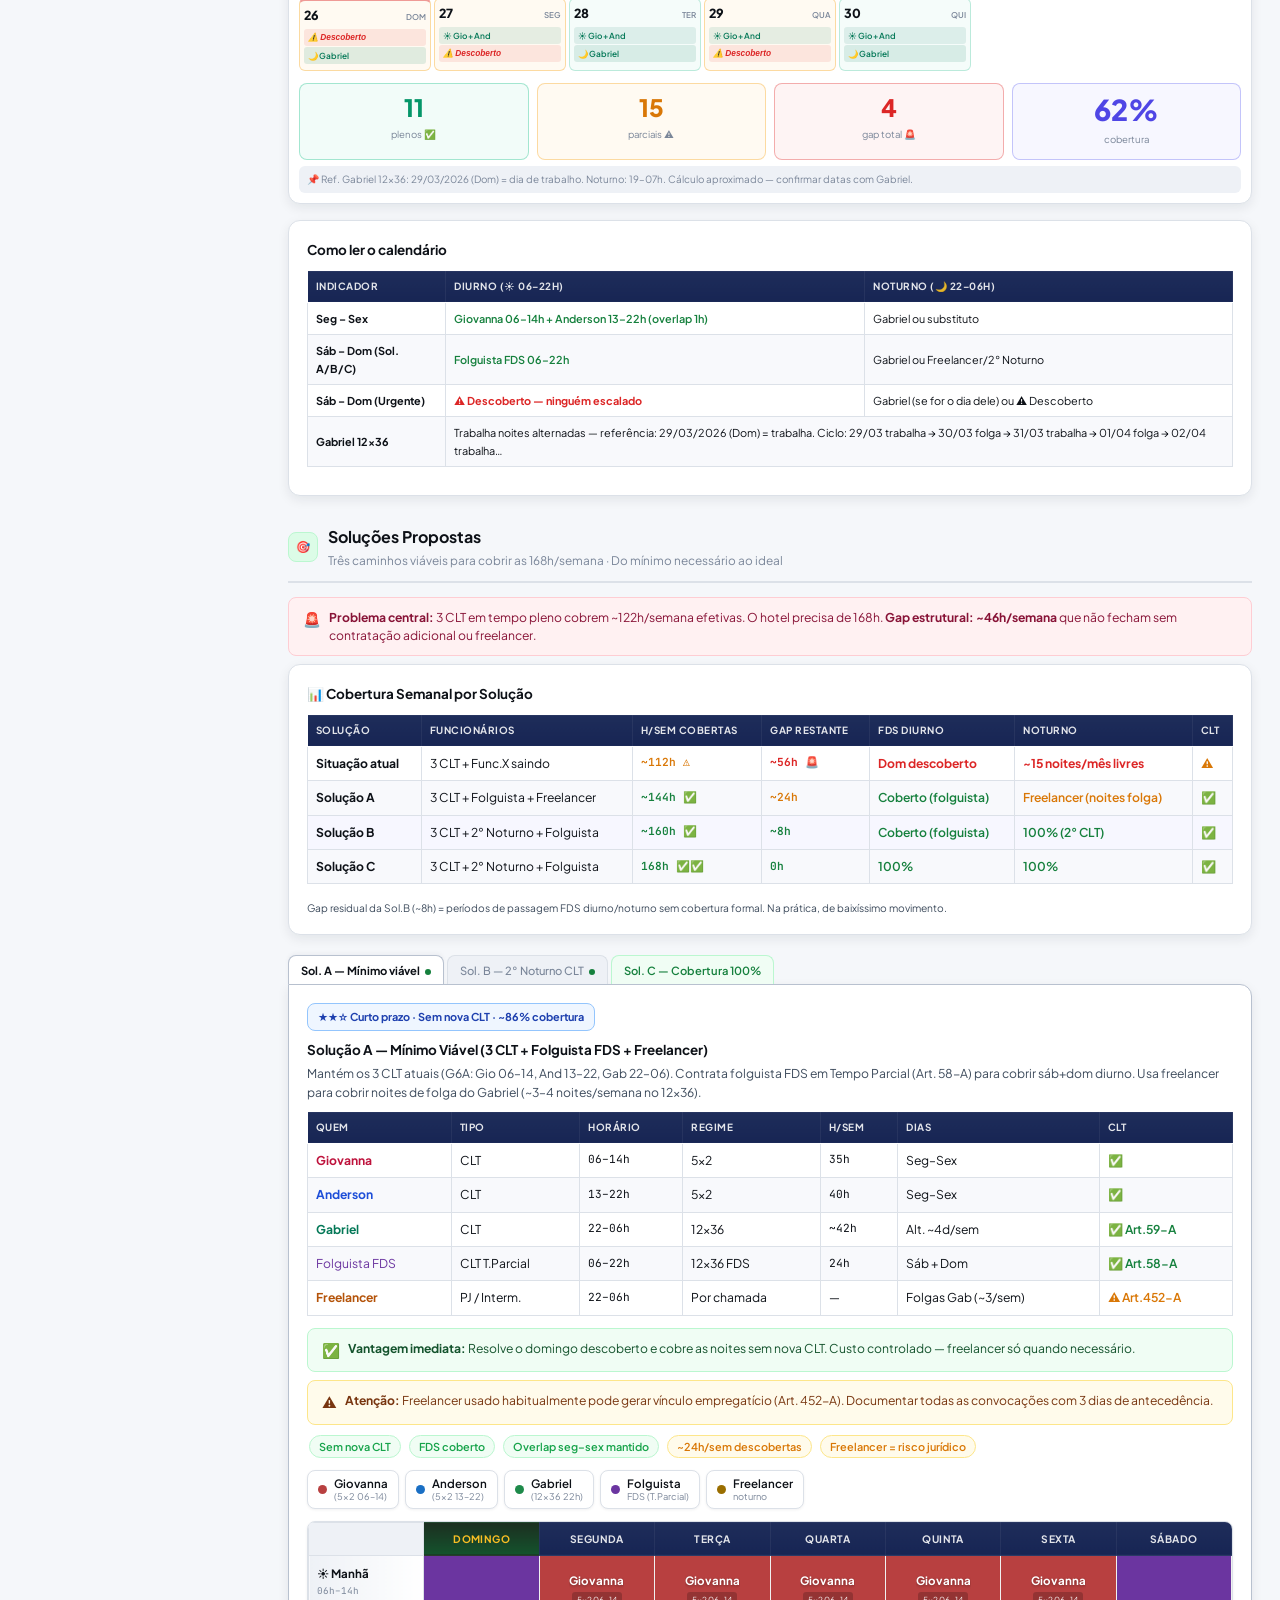
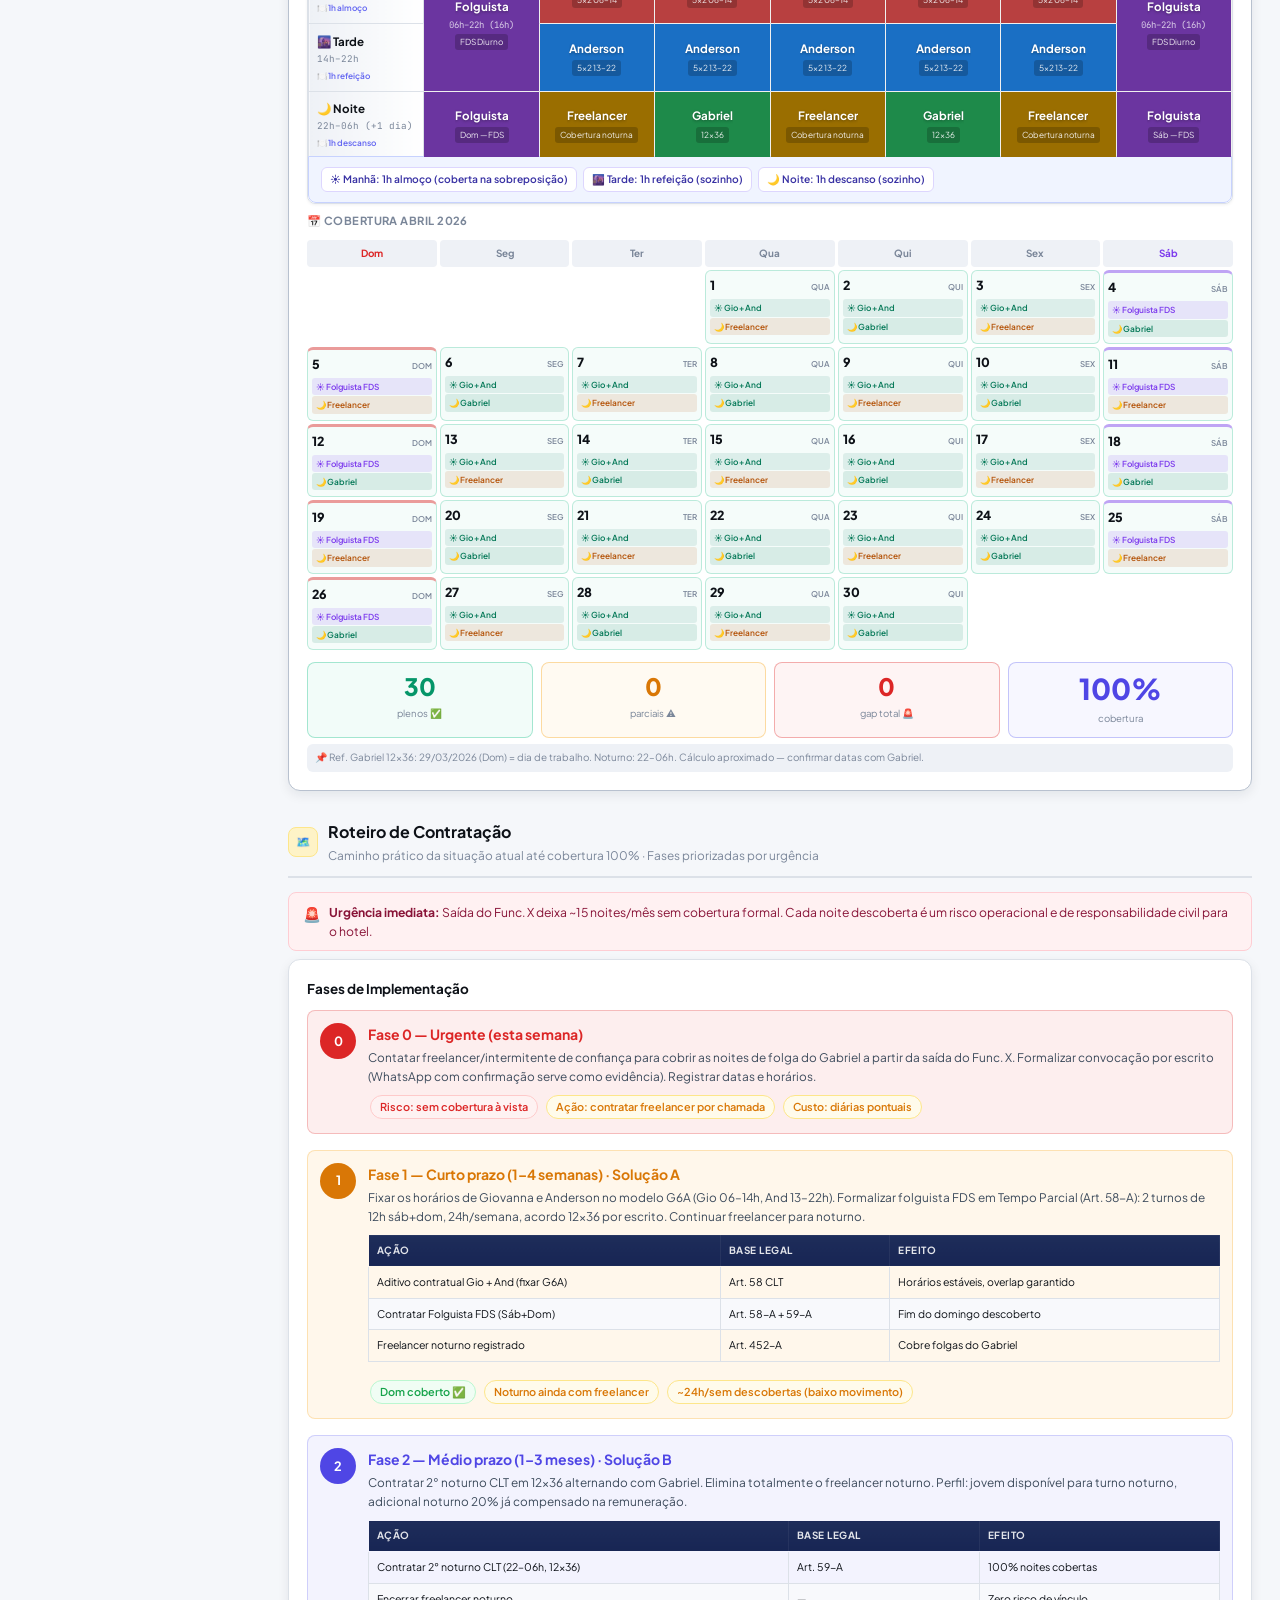
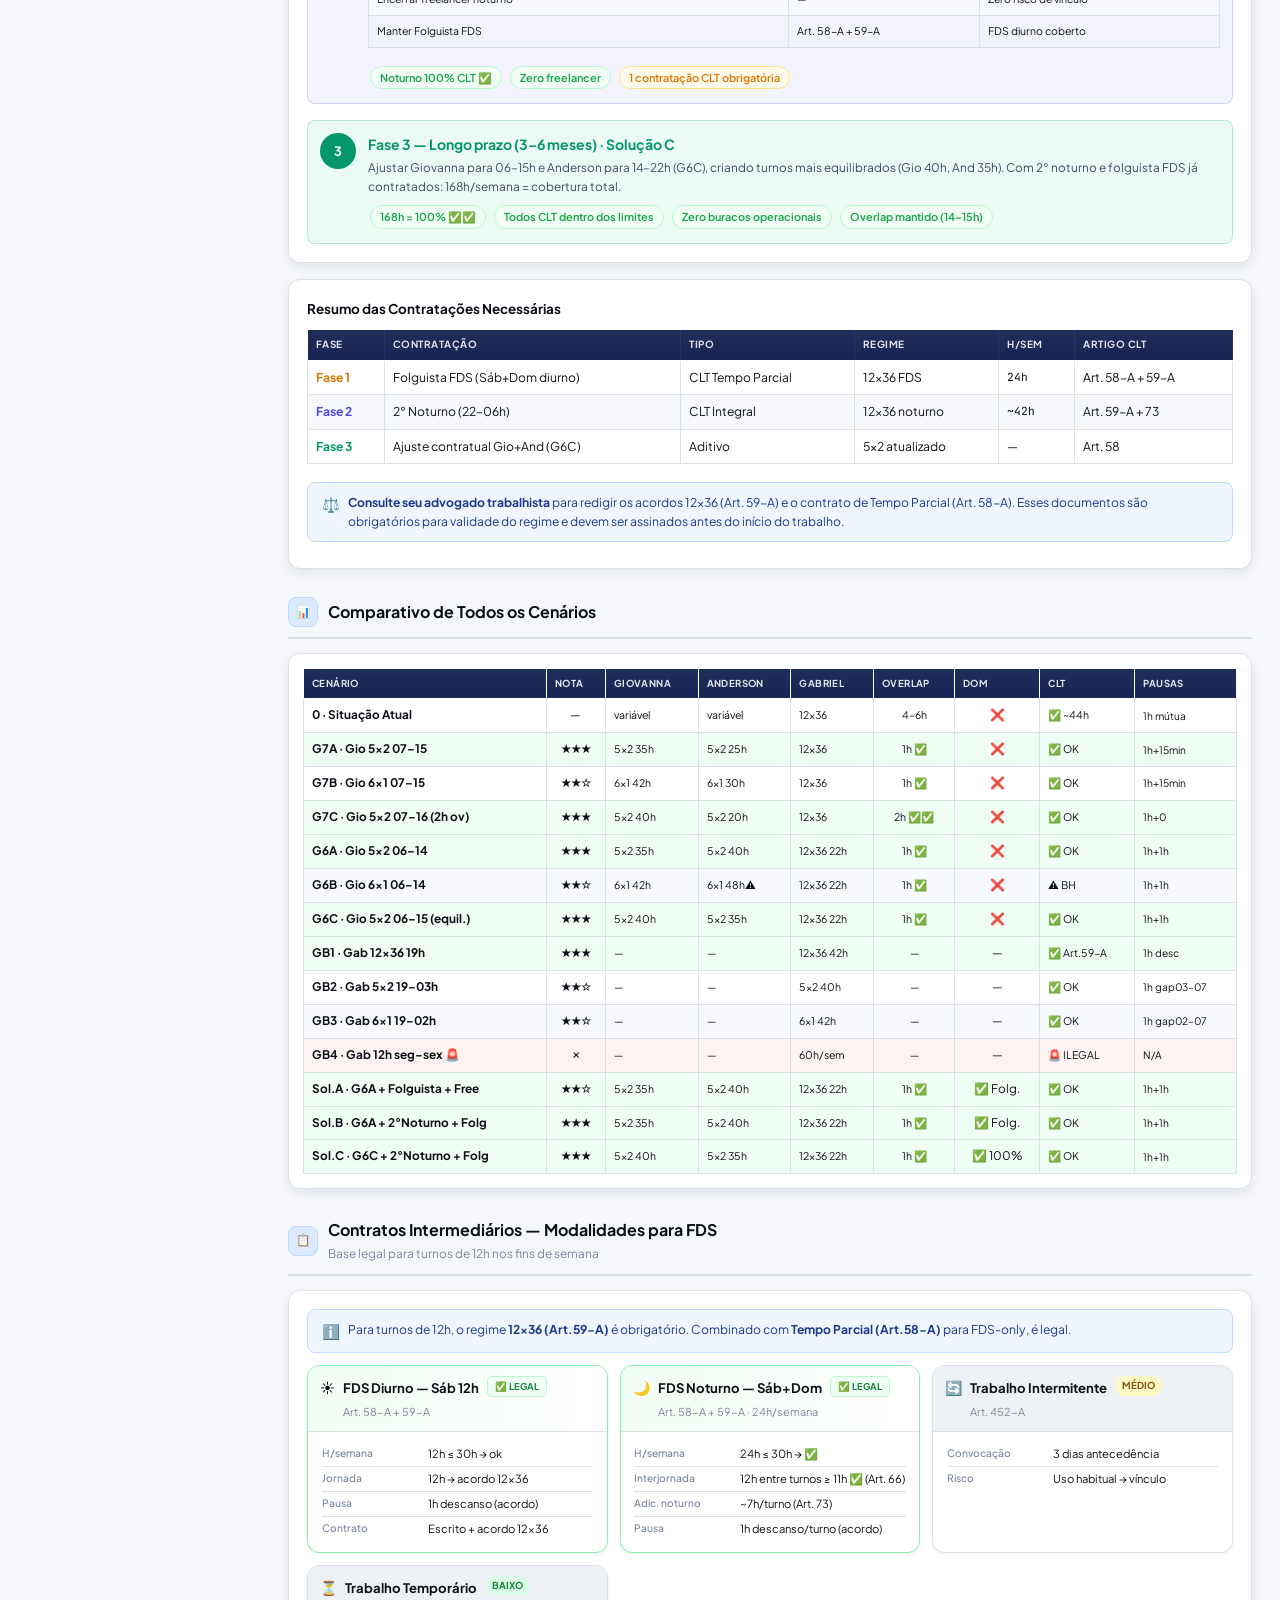
==== commit 44a08106: "modificando ecalas" ====
--- a/index.html
+++ b/index.html
@@ -55,6 +55,10 @@
       <a class="nav-item" data-section="sec-gab" onclick="navigateTo('sec-gab')">
         <span class="nav-icon">🌙</span> Regimes Noturnos
       </a>
+      <a class="nav-item" data-section="sec-gab-dia" onclick="navigateTo('sec-gab-dia')">
+        <span class="nav-icon">🌅</span> Gabriel Diurno (novo)
+        <span class="nav-pip amber"></span>
+      </a>
     </div>
 
     <div class="nav-group">
@@ -327,6 +331,8 @@
       <span class="tag tag-o">And. 25h (baixo)</span><span class="tag tag-o">FDS descoberto</span>
     </div>
     <div class="gantt-container"><div class="legend" id="leg-g7a"></div><div class="sched-wrap"><table id="gantt-g7a"></table></div></div>
+    <div class="ib mt8"><h4 class="cal-panel-hdr">📅 COBERTURA ABRIL 2026</h4></div>
+    <div id="cal-sc-g7a"></div><div id="cals-sc-g7a"></div>
   </div></div>
 
   <!-- g7b -->
@@ -348,6 +354,8 @@
       <span class="tag tag-o">Sáb: 0h overlap</span><span class="tag tag-r">Dom descoberto</span>
     </div>
     <div class="gantt-container"><div class="legend" id="leg-g7b"></div><div class="sched-wrap"><table id="gantt-g7b"></table></div></div>
+    <div class="ib mt8"><h4 class="cal-panel-hdr">📅 COBERTURA ABRIL 2026</h4></div>
+    <div id="cal-sc-g7b"></div><div id="cals-sc-g7b"></div>
   </div></div>
 
   <!-- g7c -->
@@ -369,6 +377,8 @@
       <span class="tag tag-r">And. só 20h (muito baixo)</span><span class="tag tag-o">FDS descoberto</span>
     </div>
     <div class="gantt-container"><div class="legend" id="leg-g7c"></div><div class="sched-wrap"><table id="gantt-g7c"></table></div></div>
+    <div class="ib mt8"><h4 class="cal-panel-hdr">📅 COBERTURA ABRIL 2026</h4></div>
+    <div id="cal-sc-g7c"></div><div id="cals-sc-g7c"></div>
   </div></div>
 </div>
 
@@ -406,6 +416,8 @@
       <span class="tag tag-o">Começa 6h (cedo)</span><span class="tag tag-o">And. jantar 17–18 sozinho</span>
     </div>
     <div class="gantt-container"><div class="legend" id="leg-g6a"></div><div class="sched-wrap"><table id="gantt-g6a"></table></div></div>
+    <div class="ib mt8"><h4 class="cal-panel-hdr">📅 COBERTURA ABRIL 2026</h4></div>
+    <div id="cal-sc-g6a"></div><div id="cals-sc-g6a"></div>
   </div></div>
 
   <!-- g6b -->
@@ -427,6 +439,8 @@
       <span class="tag tag-r">And. 48h (B.Horas)</span><span class="tag tag-o">Gap sáb 12–13h</span>
     </div>
     <div class="gantt-container"><div class="legend" id="leg-g6b"></div><div class="sched-wrap"><table id="gantt-g6b"></table></div></div>
+    <div class="ib mt8"><h4 class="cal-panel-hdr">📅 COBERTURA ABRIL 2026</h4></div>
+    <div id="cal-sc-g6b"></div><div id="cals-sc-g6b"></div>
   </div></div>
 
   <!-- g6c -->
@@ -448,6 +462,8 @@
       <span class="tag tag-o">Começa 6h</span><span class="tag tag-o">FDS descoberto</span>
     </div>
     <div class="gantt-container"><div class="legend" id="leg-g6c"></div><div class="sched-wrap"><table id="gantt-g6c"></table></div></div>
+    <div class="ib mt8"><h4 class="cal-panel-hdr">📅 COBERTURA ABRIL 2026</h4></div>
+    <div id="cal-sc-g6c"></div><div id="cals-sc-g6c"></div>
   </div></div>
 </div>
 
@@ -485,6 +501,8 @@
       <span class="tag tag-r">Precisa 2° noturno</span>
     </div>
     <div class="gantt-container"><div class="legend" id="leg-gb1"></div><div class="sched-wrap"><table id="gantt-gb1"></table></div></div>
+    <div class="ib mt8"><h4 class="cal-panel-hdr">📅 COBERTURA ABRIL 2026</h4></div>
+    <div id="cal-sc-gb1"></div><div id="cals-sc-gb1"></div>
   </div></div>
 
   <!-- gb2 -->
@@ -506,6 +524,8 @@
       <span class="tag tag-r">Gap 03–07h</span><span class="tag tag-o">Free FDS</span>
     </div>
     <div class="gantt-container"><div class="legend" id="leg-gb2"></div><div class="sched-wrap"><table id="gantt-gb2"></table></div></div>
+    <div class="ib mt8"><h4 class="cal-panel-hdr">📅 COBERTURA ABRIL 2026</h4></div>
+    <div id="cal-sc-gb2"></div><div id="cals-sc-gb2"></div>
   </div></div>
 
   <!-- gb3 -->
@@ -527,6 +547,8 @@
       <span class="tag tag-r">Gap 02–07h</span><span class="tag tag-o">Free 1 noite</span>
     </div>
     <div class="gantt-container"><div class="legend" id="leg-gb3"></div><div class="sched-wrap"><table id="gantt-gb3"></table></div></div>
+    <div class="ib mt8"><h4 class="cal-panel-hdr">📅 COBERTURA ABRIL 2026</h4></div>
+    <div id="cal-sc-gb3"></div><div id="cals-sc-gb3"></div>
   </div></div>
 
   <!-- gb4 ILEGAL -->
@@ -553,6 +575,45 @@
       <span class="tag tag-r">ILEGAL 12h×5d</span><span class="tag tag-r">60h/sem</span><span class="tag tag-r">Risco alto</span>
     </div>
     <div class="gantt-container"><div class="legend" id="leg-gb4"></div><div class="sched-wrap"><table id="gantt-gb4"></table></div></div>
+  </div></div>
+</div>
+
+<!-- ═══════════════════════════════════════════════════════════
+     GABRIEL DIURNO — GD1
+     ═══════════════════════════════════════════════════════════ -->
+<div class="section" id="sec-gab-dia">
+  <div class="sec-hd">
+    <div class="sec-num amber">🌅</div>
+    <div><h2>Gabriel Diurno — Revezamento com Anderson</h2><p>Gabriel migra para o turno tarde (12×36 · 14–02h) · Giovanna permanece manhã · Noite coberta por 2° CLT</p></div>
+  </div>
+
+  <div class="alert alert-warn"><span class="ai">⚠️</span><div><strong>Novo cenário:</strong> Gabriel assume o turno da tarde em regime 12×36, revezando com Anderson. Giovanna permanece na manhã (5×2 · 06–14h). O turno noturno (22–06h) fica descoberto pelos 3 CLT atuais — exige contratação de 2° Noturno CLT em 12×36. Gabriel continua trabalhando dias alternados (ref. 29/03/2026 = trabalha).</div></div>
+
+  <!-- gd1 -->
+  <div class="panel active" id="panel-gd1"><div class="panel-bd">
+    <div class="rating rating-good">★★☆ Gabriel sai da noite · Exige 2° Noturno CLT</div>
+    <div class="ib"><h3>GD1 — Gio 5×2 Manhã + Gab/And 12×36 Tarde + 2° CLT Noturno</h3>
+      <p class="desc">Gabriel assume tarde 14–02h em 12×36, revezando com Anderson. Giovanna mantém 5×2 06–14h. O turno 22–06h precisa de novo funcionário CLT em 12×36. FDS diurno coberto por folguista.</p>
+    </div>
+    <div class="ovx"><table class="tbl mb12">
+      <thead><tr><th>Quem</th><th>Tipo</th><th>Horário</th><th>Regime</th><th>H/sem</th><th>Dias</th><th>CLT</th></tr></thead>
+      <tbody>
+        <tr><td class="c-gio">Giovanna</td><td>CLT</td><td class="mono">06–14h</td><td>5×2</td><td class="mono">35h</td><td>Seg–Sex</td><td class="c-ok">✅</td></tr>
+        <tr><td class="c-gab">Gabriel</td><td>CLT</td><td class="mono">14–02h</td><td>12×36 Tarde</td><td class="mono">~42h</td><td>Alt. ~4d/sem</td><td class="c-ok">✅ Art.59-A</td></tr>
+        <tr><td class="c-and">Anderson</td><td>CLT</td><td class="mono">14–02h</td><td>12×36 Tarde</td><td class="mono">~42h</td><td>Alt. ~3d/sem</td><td class="c-ok">✅ Art.59-A</td></tr>
+        <tr><td style="color:#0e7490">2° Noturno</td><td>CLT</td><td class="mono">22–06h</td><td>12×36</td><td class="mono">~42h</td><td>Dias alt.</td><td class="c-ok">✅ Art.59-A</td></tr>
+        <tr><td style="color:#6b35a0">Folguista FDS</td><td>CLT T.Parcial</td><td class="mono">06–22h</td><td>FDS</td><td class="mono">24h</td><td>Sáb + Dom</td><td class="c-ok">✅ Art.58-A</td></tr>
+      </tbody>
+    </table></div>
+    <div class="alert alert-ok"><span class="ai">✅</span><div><strong>Vantagem:</strong> Gabriel sai do turno noturno (adicional 20% deixa de ser obrigatório). Anderson e Gabriel cobrem a tarde com sobreposição de turnos. Noite 100% coberta com novo CLT 12×36.</div></div>
+    <div class="alert alert-warn"><span class="ai">⚠️</span><div><strong>Atenção:</strong> Turno 14–02h tem horas noturnas (22–02h) — adicional noturno 20% aplicável a esse período para Gabriel e Anderson. Verificar acumulação de horas noturnas no contrato.</div></div>
+    <div style="display:flex;gap:4px;flex-wrap:wrap;margin-bottom:10px">
+      <span class="tag tag-g">Gabriel sai da noite</span><span class="tag tag-g">Noite 100% coberta</span><span class="tag tag-g">FDS coberto</span>
+      <span class="tag tag-o">Exige 4ª contratação CLT</span><span class="tag tag-o">Adicional noturno 22–02h</span>
+    </div>
+    <div class="gantt-container"><div class="legend" id="leg-gd1"></div><div class="sched-wrap"><table id="gantt-gd1"></table></div></div>
+    <div class="ib mt8"><h4 class="cal-panel-hdr">📅 COBERTURA ABRIL 2026</h4></div>
+    <div id="cal-sc-gd1"></div><div id="cals-sc-gd1"></div>
   </div></div>
 </div>
 
@@ -671,6 +732,8 @@
       <span class="tag tag-o">~24h/sem descobertas</span><span class="tag tag-o">Freelancer = risco jurídico</span>
     </div>
     <div class="gantt-container"><div class="legend" id="leg-solA"></div><div class="sched-wrap"><table id="gantt-solA"></table></div></div>
+    <div class="ib mt8"><h4 class="cal-panel-hdr">📅 COBERTURA ABRIL 2026</h4></div>
+    <div id="cal-sc-solA"></div><div id="cals-sc-solA"></div>
   </div></div>
 
   <!-- Solução B -->
@@ -696,6 +759,8 @@
       <span class="tag tag-o">1 contratação CLT</span><span class="tag tag-o">~8h FDS gap residual</span>
     </div>
     <div class="gantt-container"><div class="legend" id="leg-solB"></div><div class="sched-wrap"><table id="gantt-solB"></table></div></div>
+    <div class="ib mt8"><h4 class="cal-panel-hdr">📅 COBERTURA ABRIL 2026</h4></div>
+    <div id="cal-sc-solB"></div><div id="cals-sc-solB"></div>
   </div></div>
 
   <!-- Solução C -->
@@ -731,6 +796,8 @@
       <span class="tag tag-o">2 contratações (1 CLT + 1 T.Parcial)</span>
     </div>
     <div class="gantt-container"><div class="legend" id="leg-solC"></div><div class="sched-wrap"><table id="gantt-solC"></table></div></div>
+    <div class="ib mt8"><h4 class="cal-panel-hdr">📅 COBERTURA ABRIL 2026</h4></div>
+    <div id="cal-sc-solC"></div><div id="cals-sc-solC"></div>
   </div></div>
 </div>
 
--- a/style.css
+++ b/style.css
@@ -823,6 +823,7 @@
 .cl-item { display: flex; align-items: center; gap: 4px; font-size: .6rem; color: var(--tx2); }
 .cl-dot  { width: 10px; height: 10px; border-radius: 50%; flex-shrink: 0; }
 .cal-ref { font-size: .62rem; color: var(--tx3); margin-top: 6px; padding: 6px 8px; background: var(--bg3); border-radius: 6px; }
+.cal-panel-hdr { font-size: .7rem; color: var(--tx3); font-weight: 700; letter-spacing: .04em; margin-bottom: 4px; }
 /* ── PRINT ── */
 @media print {
   .sidebar, .topbar, .menu-toggle, .sidebar-overlay { display: none !important; }
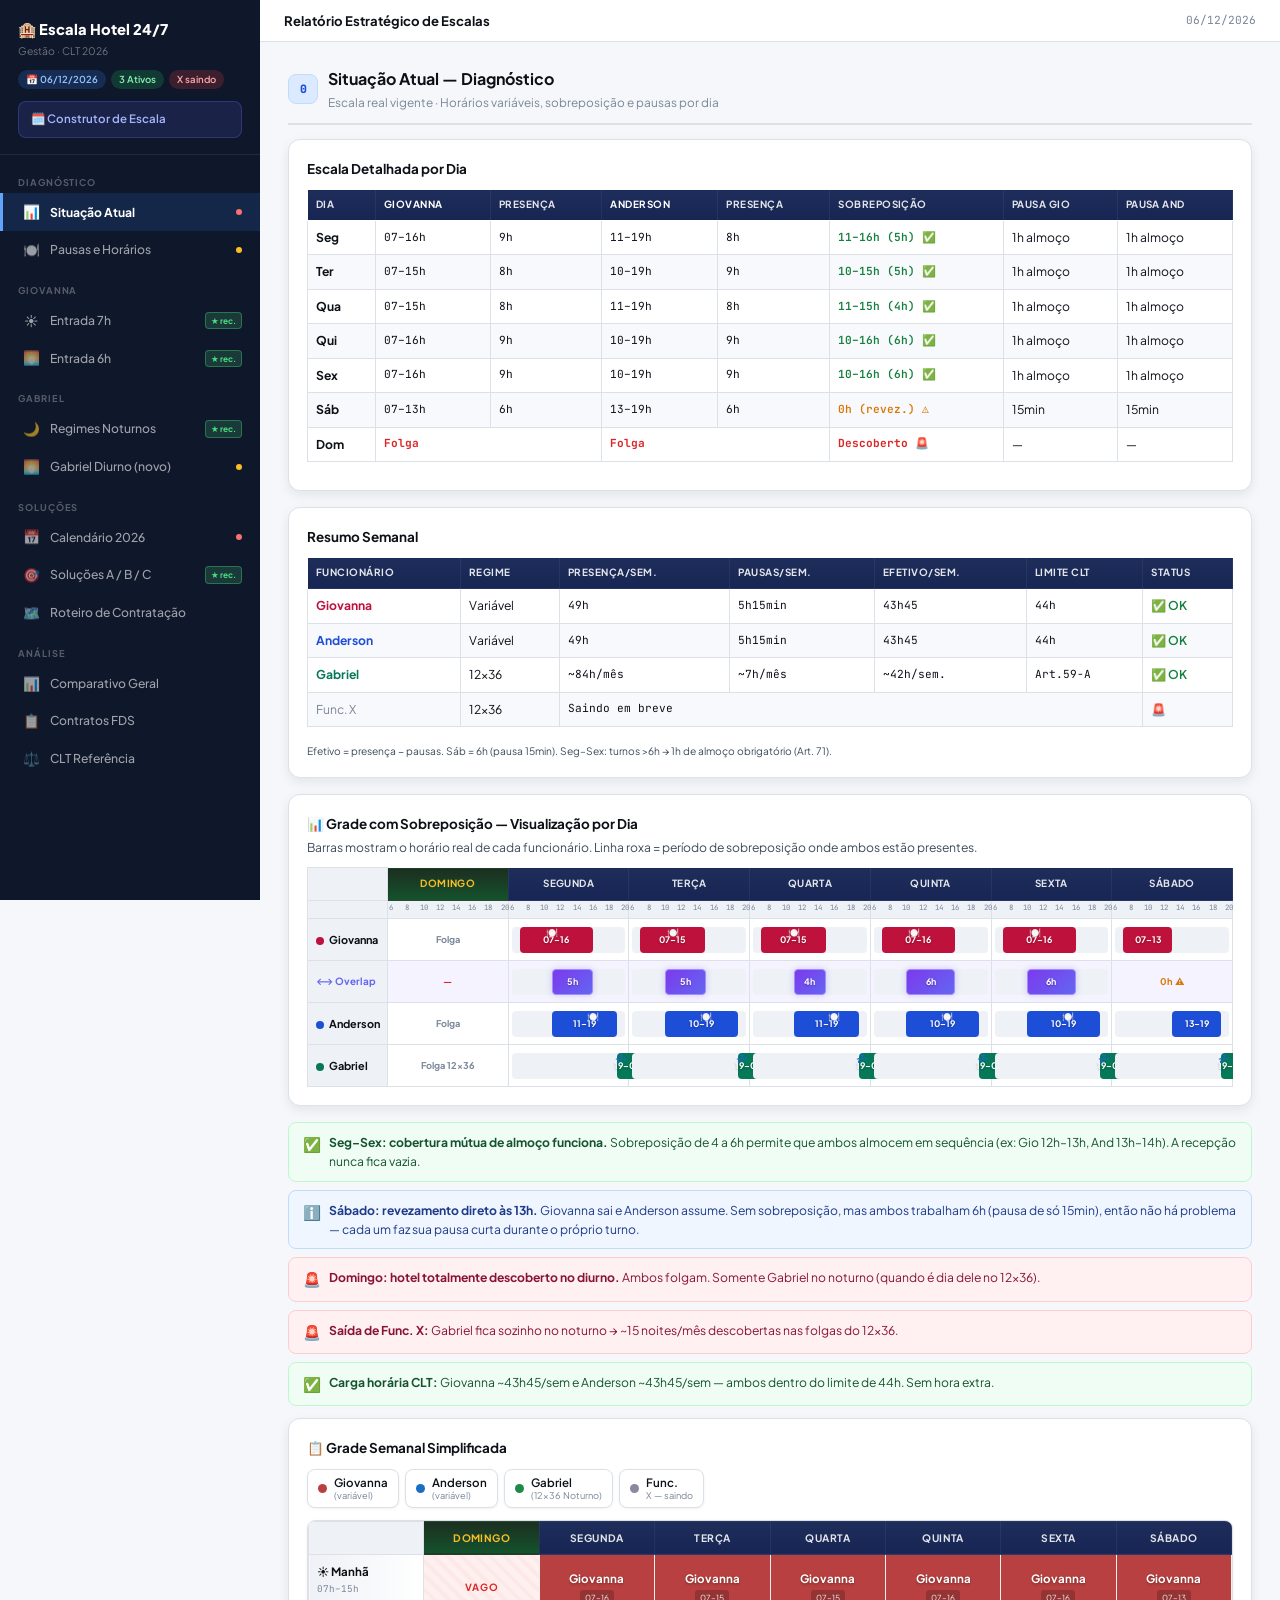
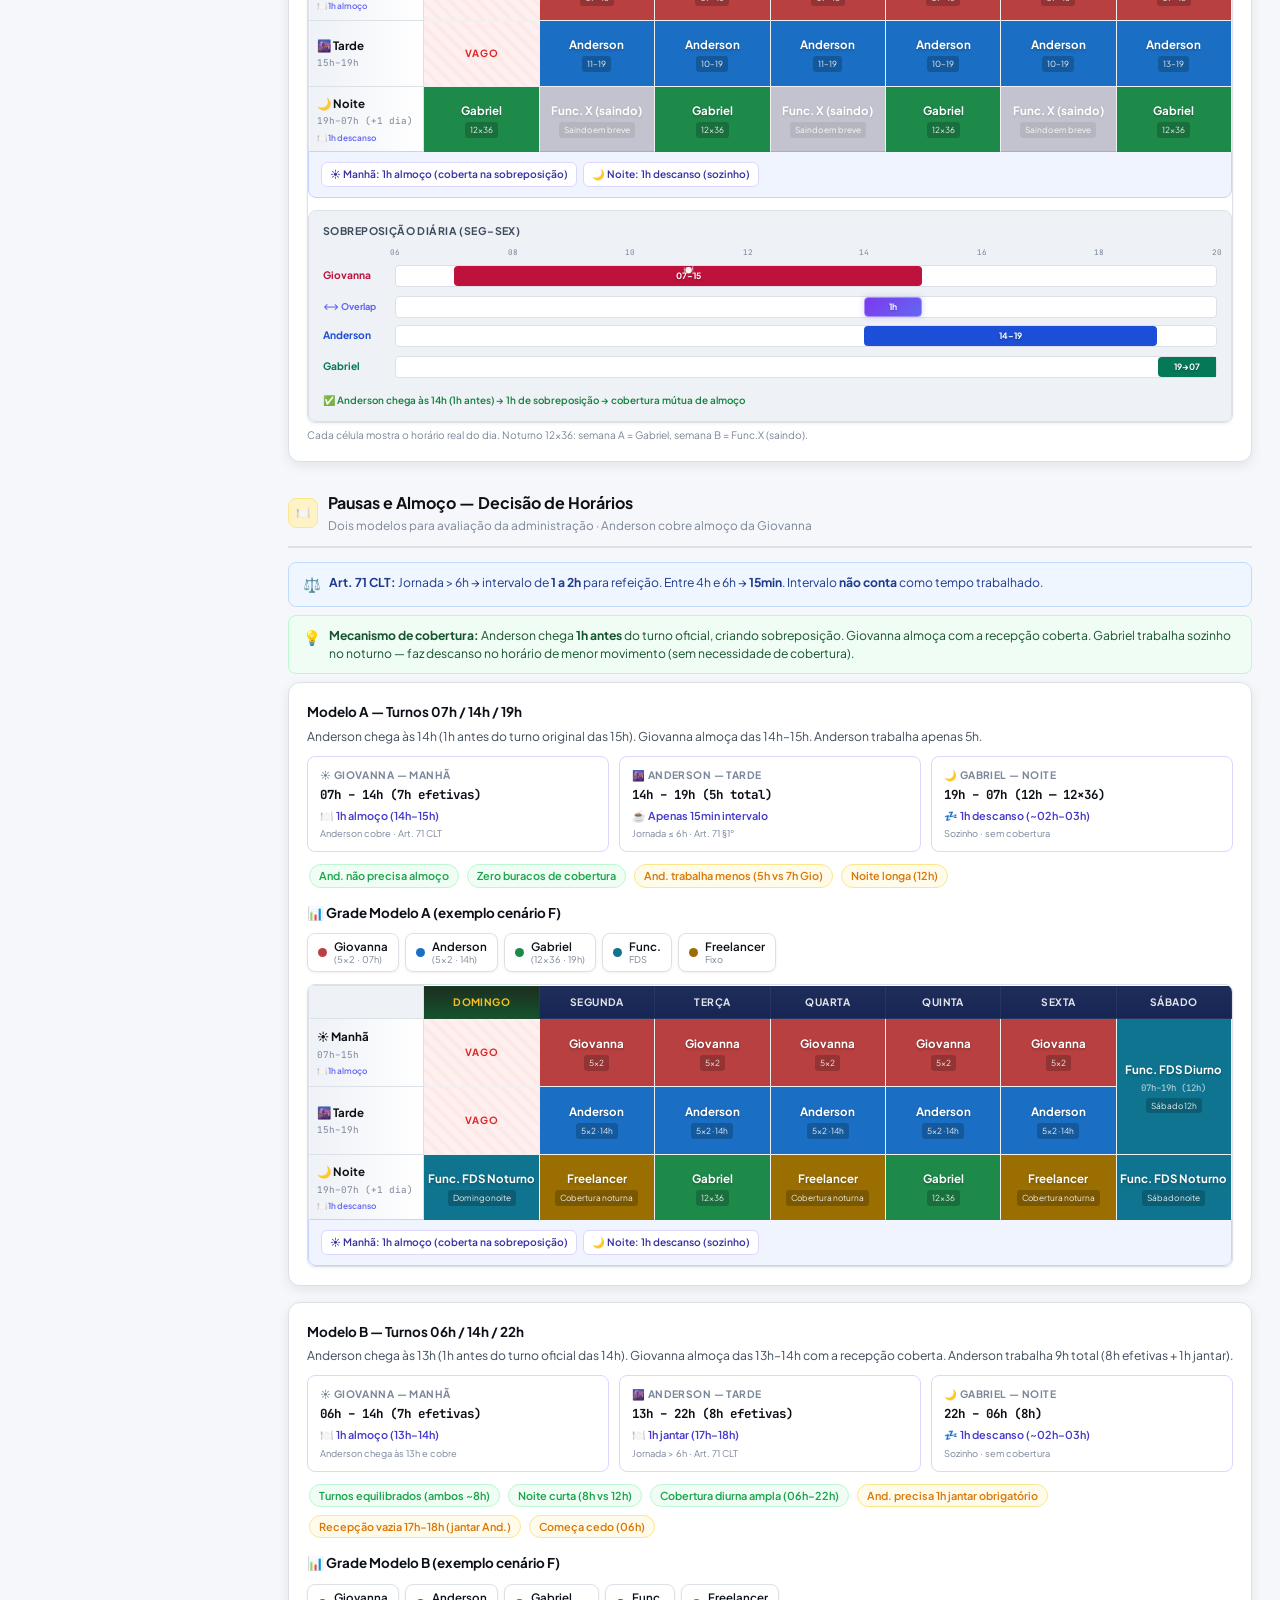
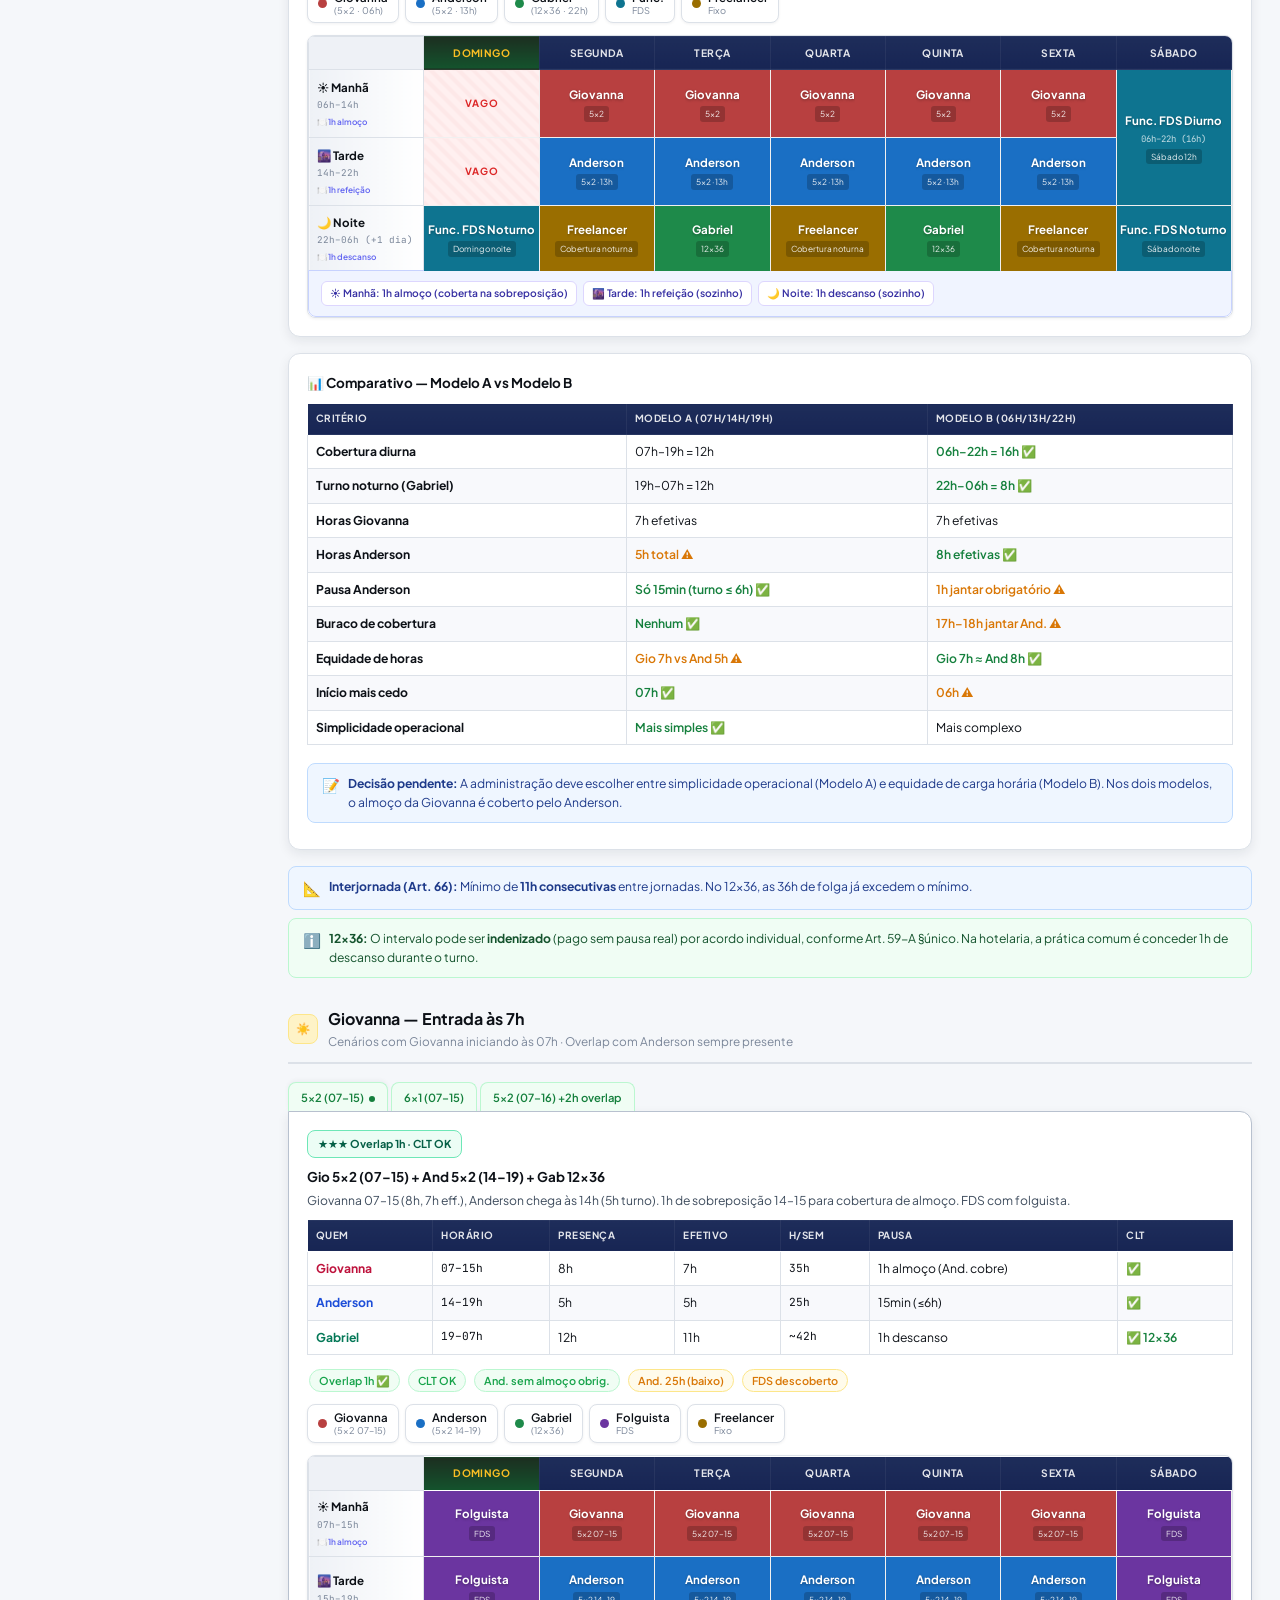
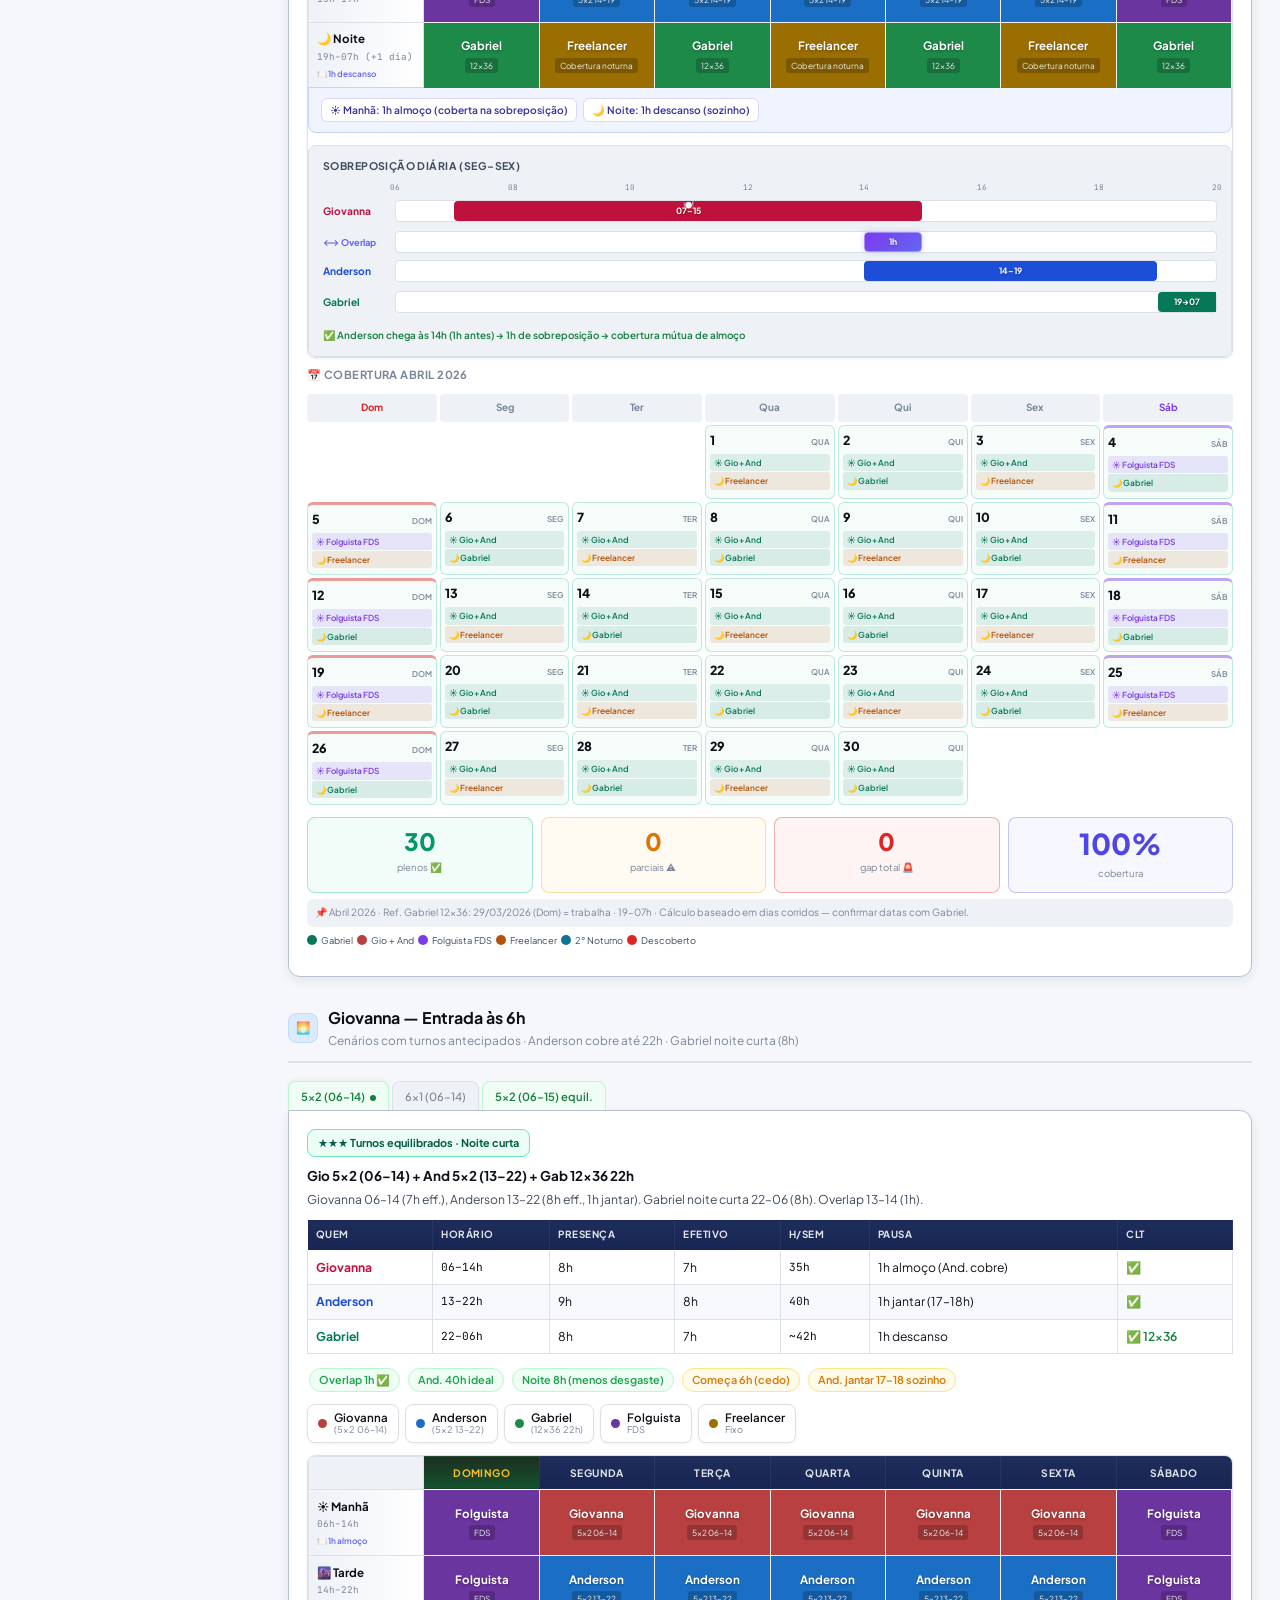
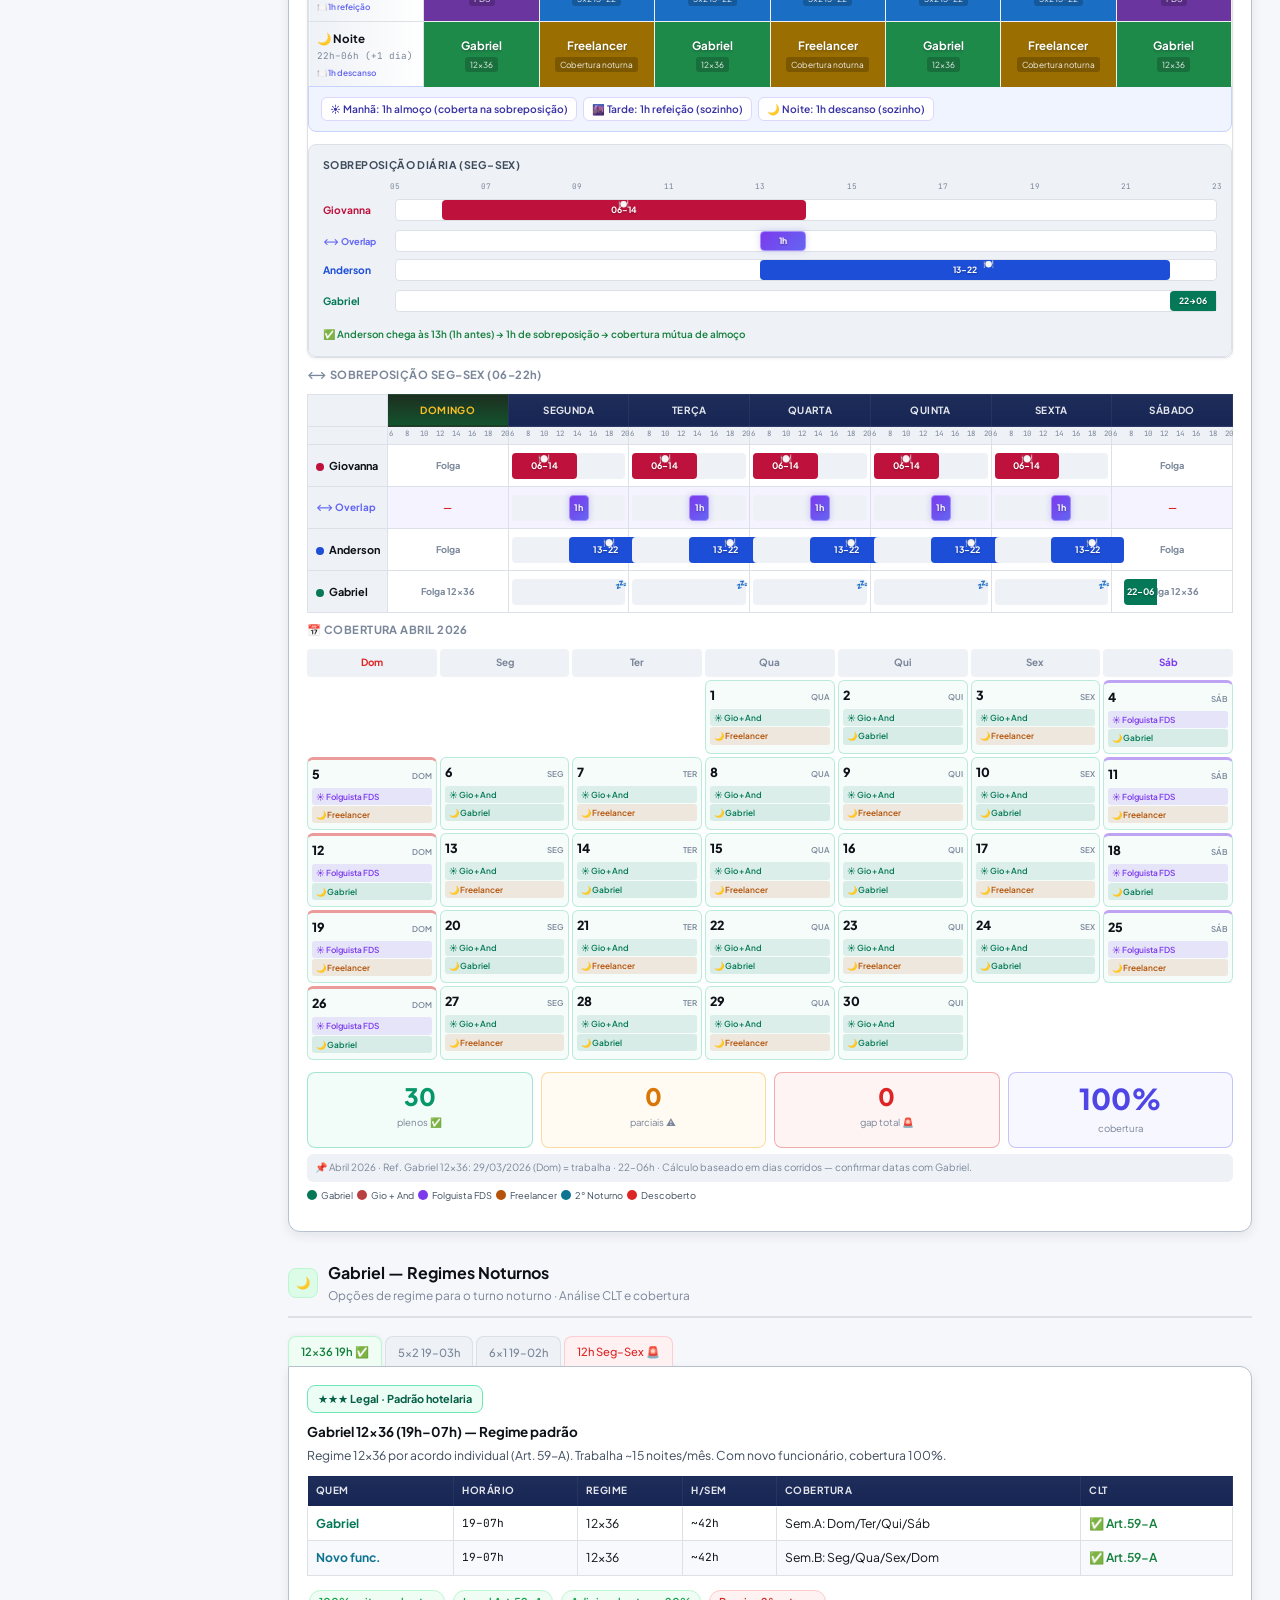
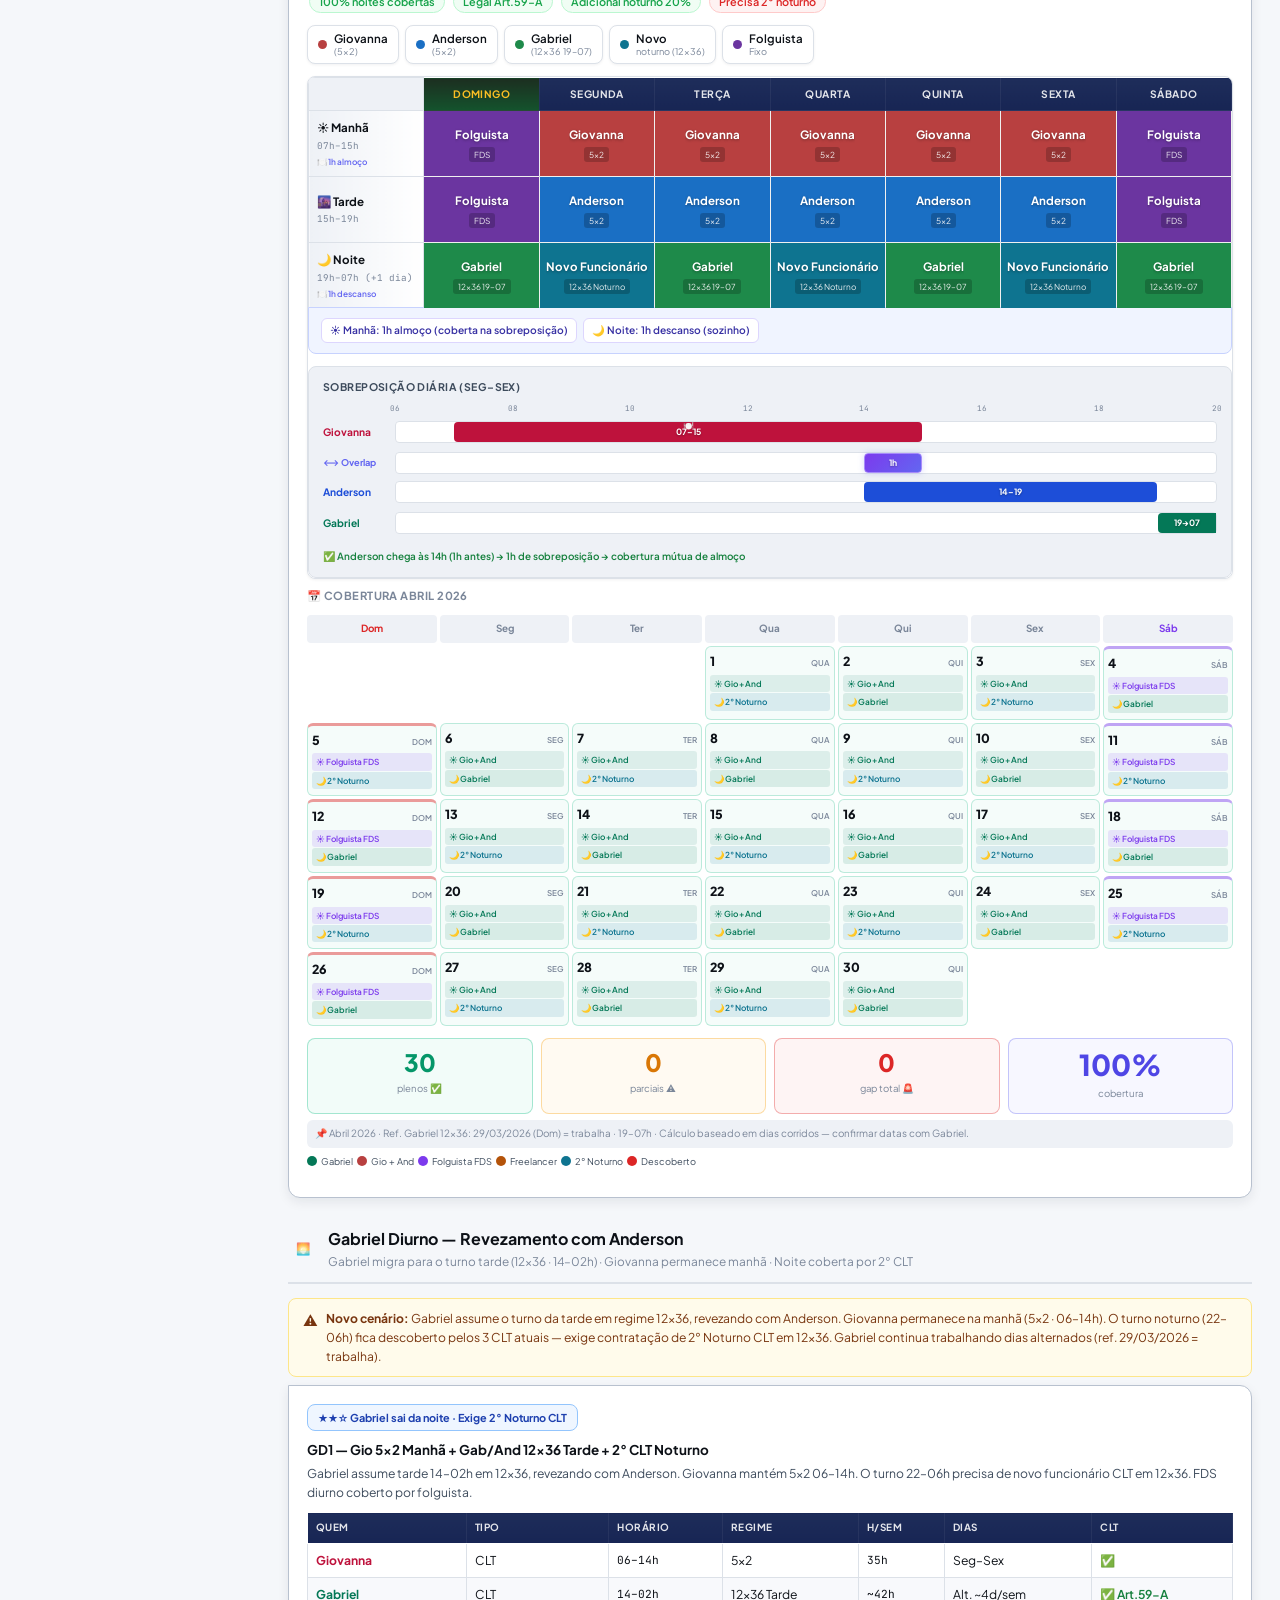
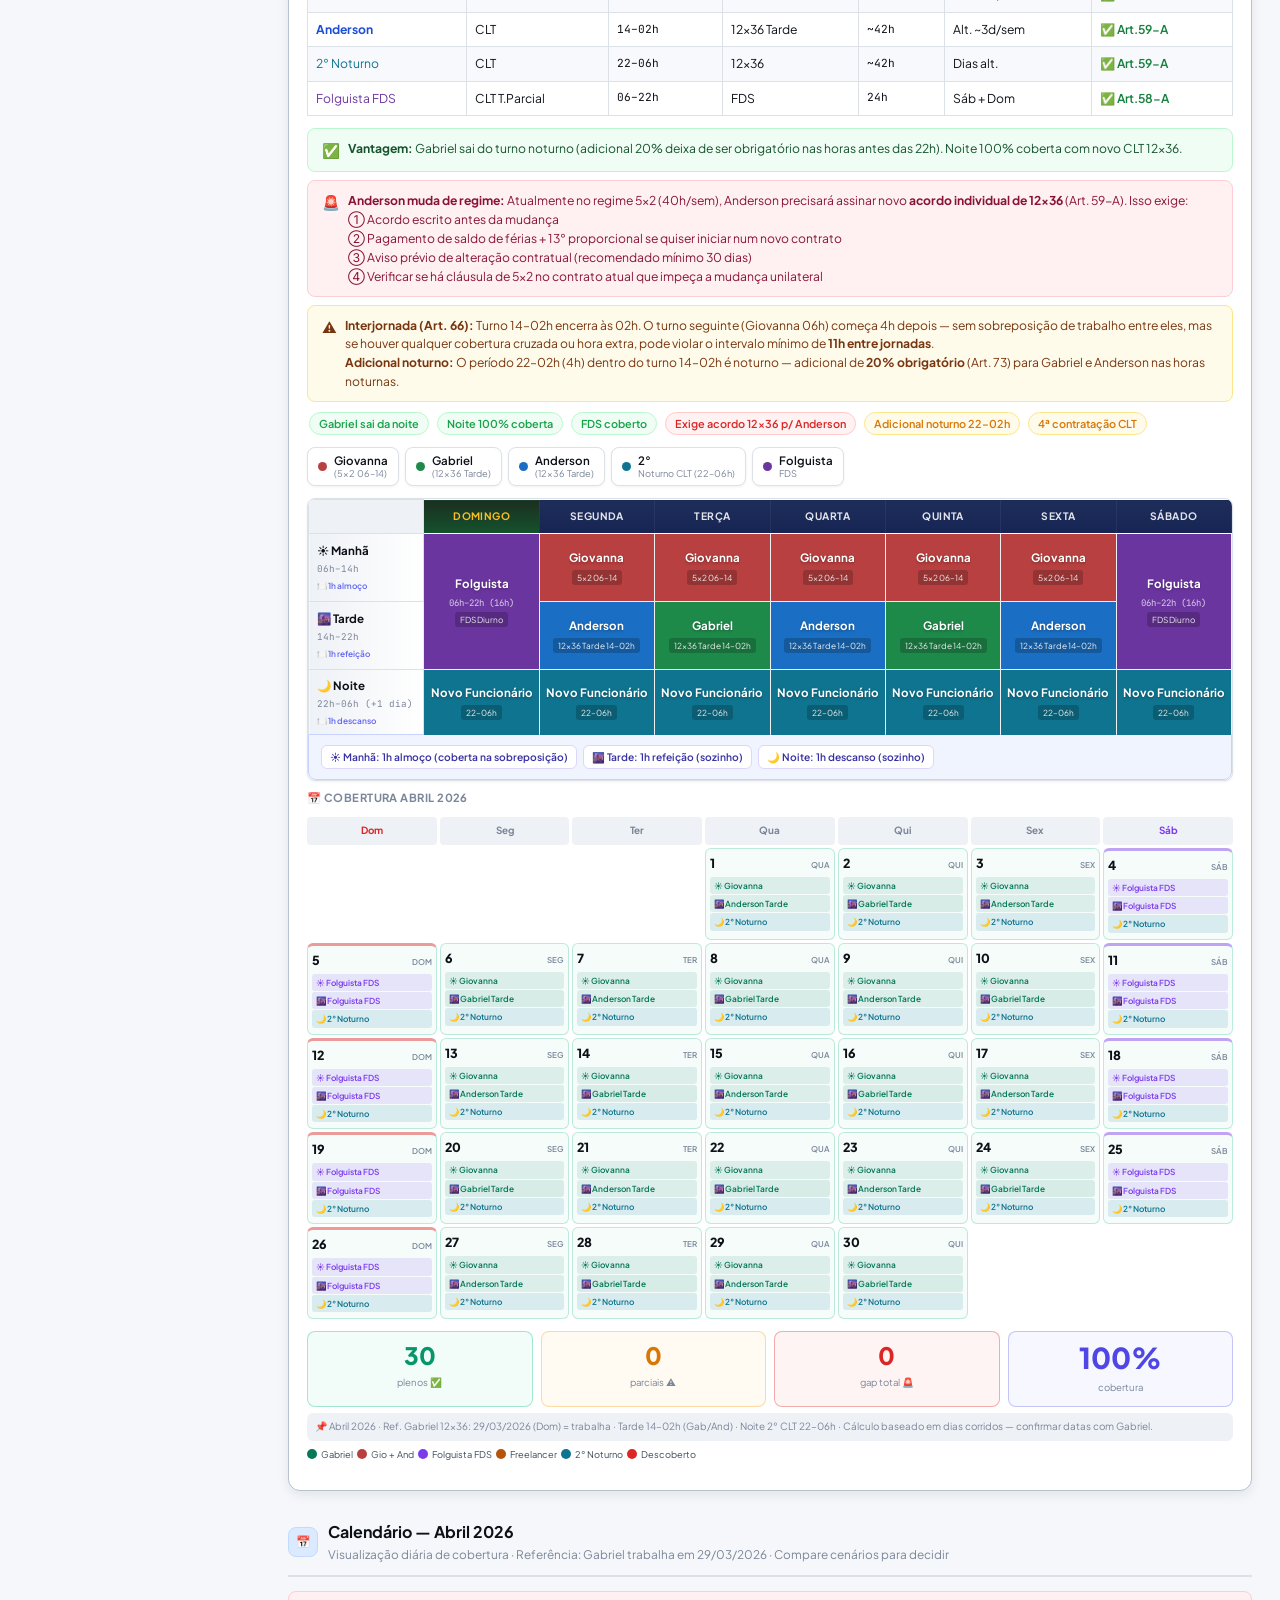
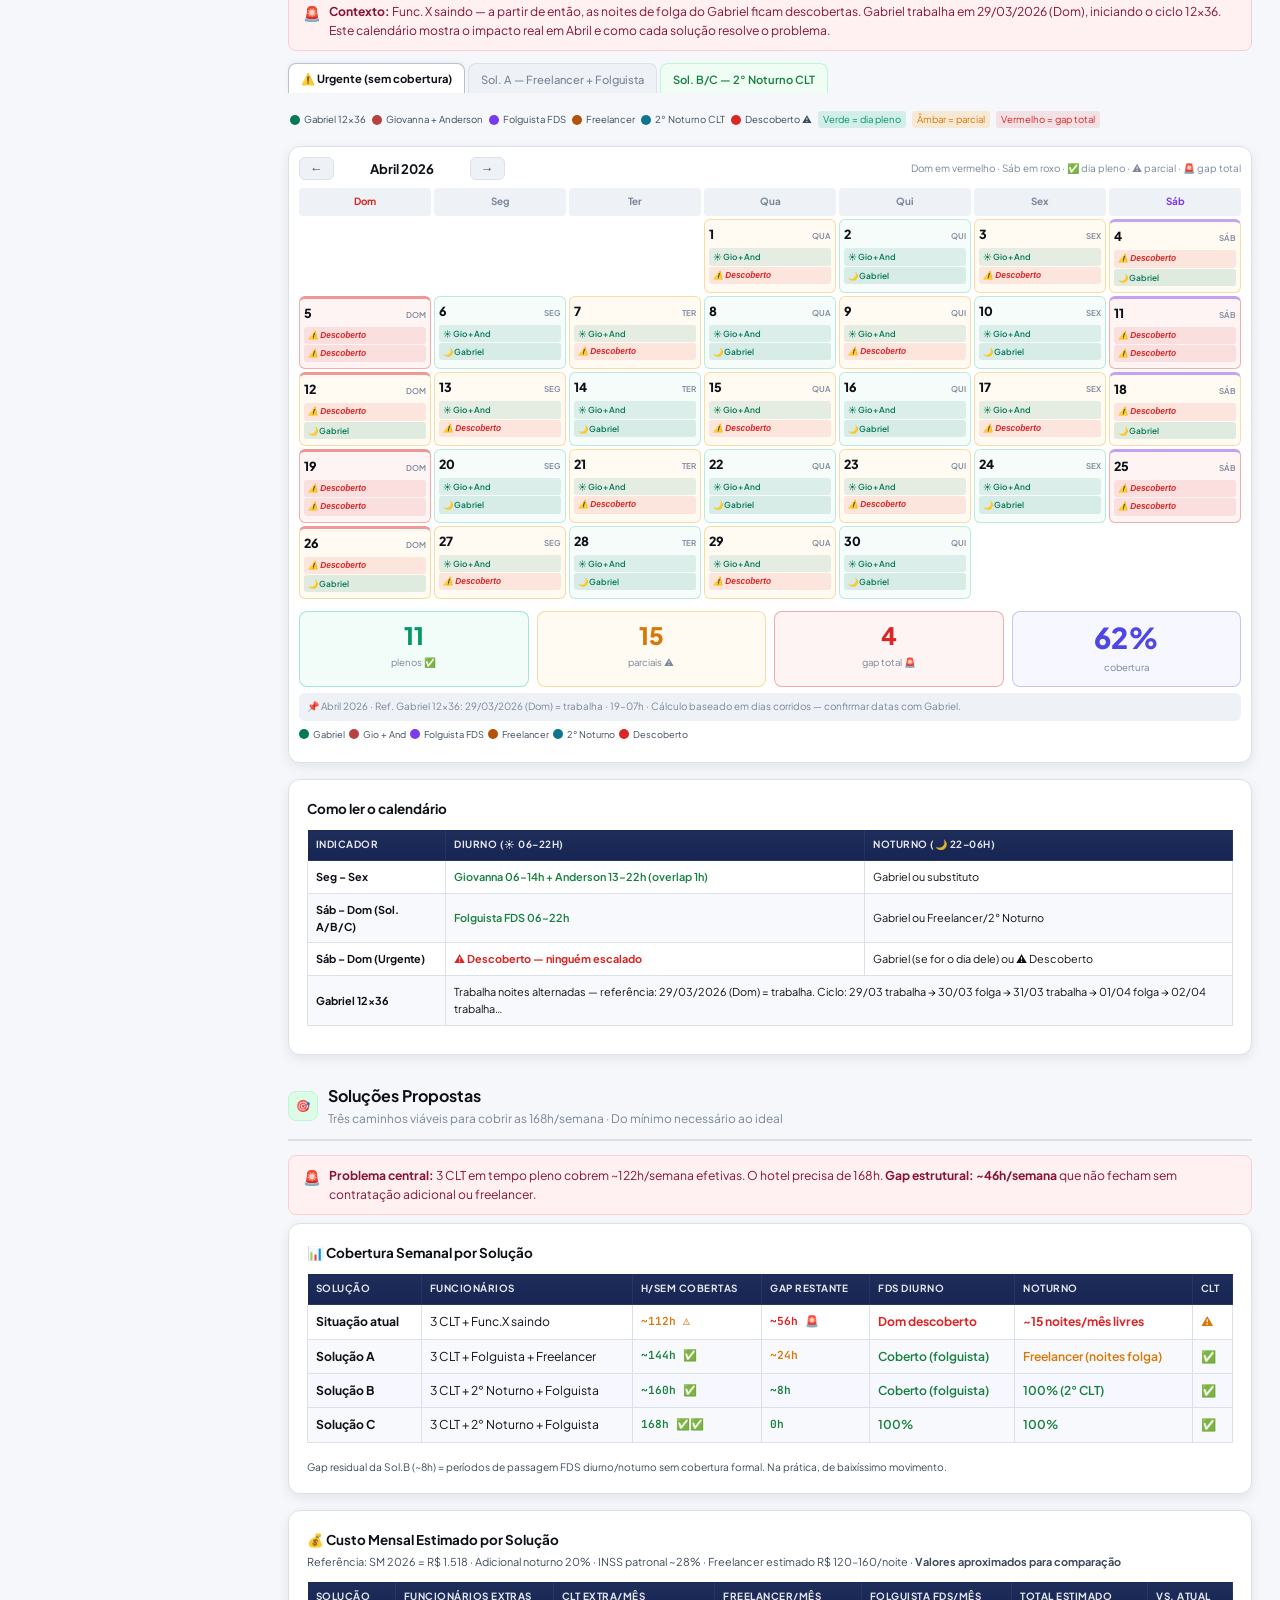
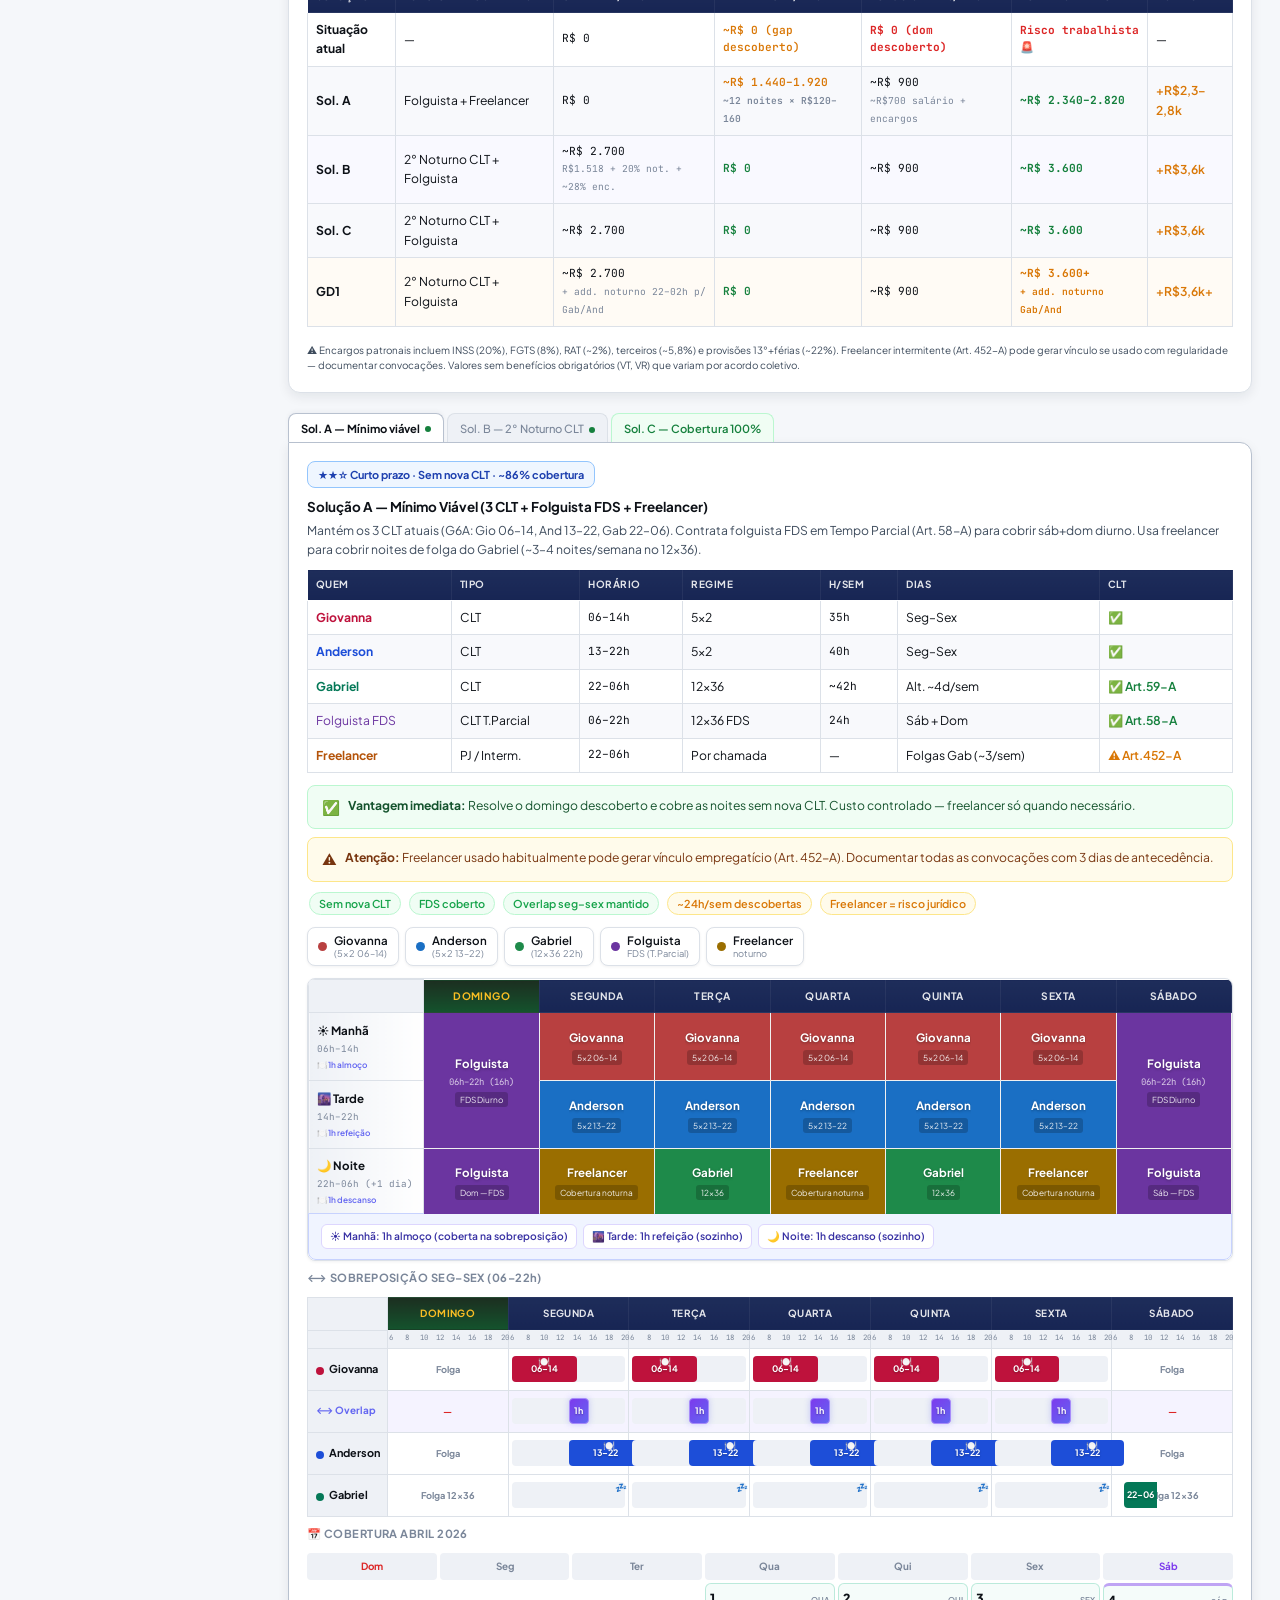
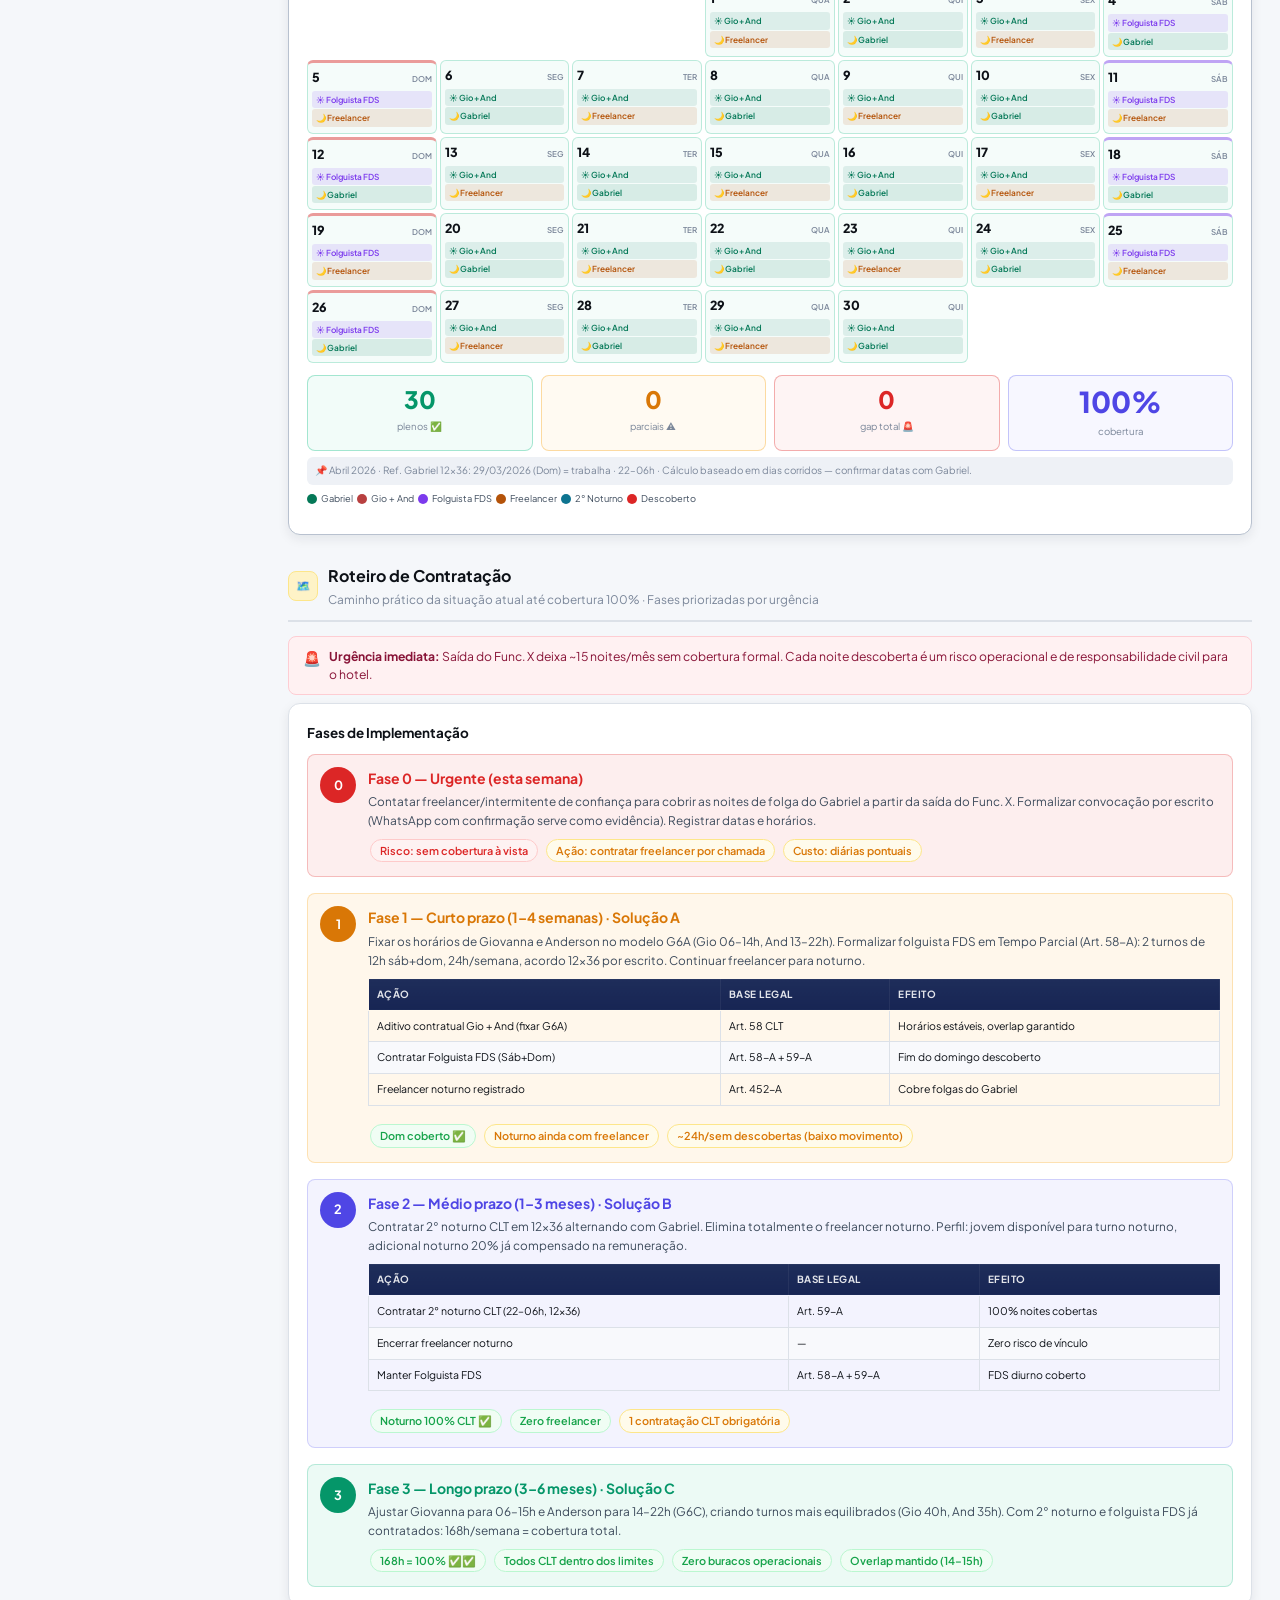
==== commit 184ccc47: "calnedário" ====
--- a/index.html
+++ b/index.html
@@ -43,10 +43,11 @@
       <div class="nav-group-title">Giovanna</div>
       <a class="nav-item" data-section="sec-gio7" onclick="navigateTo('sec-gio7')">
         <span class="nav-icon">☀️</span> Entrada 7h
-        <span class="nav-pip green"></span>
+        <span class="nav-rec">★ rec.</span>
       </a>
       <a class="nav-item" data-section="sec-gio6" onclick="navigateTo('sec-gio6')">
         <span class="nav-icon">🌅</span> Entrada 6h
+        <span class="nav-rec">★ rec.</span>
       </a>
     </div>
 
@@ -54,6 +55,7 @@
       <div class="nav-group-title">Gabriel</div>
       <a class="nav-item" data-section="sec-gab" onclick="navigateTo('sec-gab')">
         <span class="nav-icon">🌙</span> Regimes Noturnos
+        <span class="nav-rec">★ rec.</span>
       </a>
       <a class="nav-item" data-section="sec-gab-dia" onclick="navigateTo('sec-gab-dia')">
         <span class="nav-icon">🌅</span> Gabriel Diurno (novo)
@@ -64,12 +66,12 @@
     <div class="nav-group">
       <div class="nav-group-title">Soluções</div>
       <a class="nav-item" data-section="sec-calendario" onclick="navigateTo('sec-calendario')">
-        <span class="nav-icon">📅</span> Calendário Abril 2026
+        <span class="nav-icon">📅</span> Calendário 2026
         <span class="nav-pip red"></span>
       </a>
       <a class="nav-item" data-section="sec-solucoes" onclick="navigateTo('sec-solucoes')">
         <span class="nav-icon">🎯</span> Soluções A / B / C
-        <span class="nav-pip green"></span>
+        <span class="nav-rec">★ rec.</span>
       </a>
       <a class="nav-item" data-section="sec-roteiro" onclick="navigateTo('sec-roteiro')">
         <span class="nav-icon">🗺️</span> Roteiro de Contratação
@@ -416,6 +418,8 @@
       <span class="tag tag-o">Começa 6h (cedo)</span><span class="tag tag-o">And. jantar 17–18 sozinho</span>
     </div>
     <div class="gantt-container"><div class="legend" id="leg-g6a"></div><div class="sched-wrap"><table id="gantt-g6a"></table></div></div>
+    <div class="ib mt8"><h4 class="cal-panel-hdr">⟷ SOBREPOSIÇÃO SEG–SEX (06–22h)</h4></div>
+    <div class="ovx"><div id="og-g6a"></div></div>
     <div class="ib mt8"><h4 class="cal-panel-hdr">📅 COBERTURA ABRIL 2026</h4></div>
     <div id="cal-sc-g6a"></div><div id="cals-sc-g6a"></div>
   </div></div>
@@ -605,11 +609,21 @@
         <tr><td style="color:#6b35a0">Folguista FDS</td><td>CLT T.Parcial</td><td class="mono">06–22h</td><td>FDS</td><td class="mono">24h</td><td>Sáb + Dom</td><td class="c-ok">✅ Art.58-A</td></tr>
       </tbody>
     </table></div>
-    <div class="alert alert-ok"><span class="ai">✅</span><div><strong>Vantagem:</strong> Gabriel sai do turno noturno (adicional 20% deixa de ser obrigatório). Anderson e Gabriel cobrem a tarde com sobreposição de turnos. Noite 100% coberta com novo CLT 12×36.</div></div>
-    <div class="alert alert-warn"><span class="ai">⚠️</span><div><strong>Atenção:</strong> Turno 14–02h tem horas noturnas (22–02h) — adicional noturno 20% aplicável a esse período para Gabriel e Anderson. Verificar acumulação de horas noturnas no contrato.</div></div>
+    <div class="alert alert-ok"><span class="ai">✅</span><div><strong>Vantagem:</strong> Gabriel sai do turno noturno (adicional 20% deixa de ser obrigatório nas horas antes das 22h). Noite 100% coberta com novo CLT 12×36.</div></div>
+    <div class="alert alert-crit"><span class="ai">🚨</span><div>
+      <strong>Anderson muda de regime:</strong> Atualmente no regime 5×2 (40h/sem), Anderson precisará assinar novo <strong>acordo individual de 12×36</strong> (Art. 59-A). Isso exige:<br>
+      ① Acordo escrito antes da mudança<br>
+      ② Pagamento de saldo de férias + 13° proporcional se quiser iniciar num novo contrato<br>
+      ③ Aviso prévio de alteração contratual (recomendado mínimo 30 dias)<br>
+      ④ Verificar se há cláusula de 5×2 no contrato atual que impeça a mudança unilateral
+    </div></div>
+    <div class="alert alert-warn"><span class="ai">⚠️</span><div>
+      <strong>Interjornada (Art. 66):</strong> Turno 14–02h encerra às 02h. O turno seguinte (Giovanna 06h) começa 4h depois — sem sobreposição de trabalho entre eles, mas se houver qualquer cobertura cruzada ou hora extra, pode violar o intervalo mínimo de <strong>11h entre jornadas</strong>.<br>
+      <strong>Adicional noturno:</strong> O período 22–02h (4h) dentro do turno 14–02h é noturno — adicional de <strong>20% obrigatório</strong> (Art. 73) para Gabriel e Anderson nas horas noturnas.
+    </div></div>
     <div style="display:flex;gap:4px;flex-wrap:wrap;margin-bottom:10px">
       <span class="tag tag-g">Gabriel sai da noite</span><span class="tag tag-g">Noite 100% coberta</span><span class="tag tag-g">FDS coberto</span>
-      <span class="tag tag-o">Exige 4ª contratação CLT</span><span class="tag tag-o">Adicional noturno 22–02h</span>
+      <span class="tag tag-r">Exige acordo 12×36 p/ Anderson</span><span class="tag tag-o">Adicional noturno 22–02h</span><span class="tag tag-o">4ª contratação CLT</span>
     </div>
     <div class="gantt-container"><div class="legend" id="leg-gd1"></div><div class="sched-wrap"><table id="gantt-gd1"></table></div></div>
     <div class="ib mt8"><h4 class="cal-panel-hdr">📅 COBERTURA ABRIL 2026</h4></div>
@@ -651,8 +665,12 @@
   <!-- Calendário -->
   <div class="card"><div class="card-bd" style="padding:10px">
     <div style="display:flex;justify-content:space-between;align-items:center;margin-bottom:8px">
-      <span style="font-size:.82rem;font-weight:700;color:var(--tx)">Abril 2026</span>
-      <span style="font-size:.62rem;color:var(--tx3)">Dom 5 · 12 · 19 · 26 marcados em vermelho · Sáb 4 · 11 · 18 · 25 em roxo</span>
+      <div style="display:flex;align-items:center;gap:8px">
+        <button class="cal-nav-btn" onclick="navCalendar(-1)">&#8592;</button>
+        <span id="cal-month-label" style="font-size:.82rem;font-weight:700;color:var(--tx);min-width:120px;text-align:center">Abril 2026</span>
+        <button class="cal-nav-btn" onclick="navCalendar(1)">&#8594;</button>
+      </div>
+      <span style="font-size:.62rem;color:var(--tx3)">Dom em vermelho · Sáb em roxo · ✅ dia pleno · ⚠️ parcial · 🚨 gap total</span>
     </div>
     <div id="cal-grid"></div>
     <div id="cal-stats"></div>
@@ -703,6 +721,24 @@
     <p class="desc" style="font-size:.64rem;margin-top:6px">Gap residual da Sol.B (~8h) = períodos de passagem FDS diurno/noturno sem cobertura formal. Na prática, de baixíssimo movimento.</p>
   </div></div>
 
+  <!-- Custo estimado -->
+  <div class="card mt12"><div class="card-bd">
+    <div class="ib"><h3>💰 Custo Mensal Estimado por Solução</h3>
+      <p class="desc" style="font-size:.68rem">Referência: SM 2026 = R$ 1.518 · Adicional noturno 20% · INSS patronal ~28% · Freelancer estimado R$ 120–160/noite · <strong>Valores aproximados para comparação</strong></p>
+    </div>
+    <div class="ovx"><table class="tbl">
+      <thead><tr><th>Solução</th><th>Funcionários extras</th><th>CLT extra/mês</th><th>Freelancer/mês</th><th>Folguista FDS/mês</th><th class="c-ok">Total estimado</th><th>vs. Atual</th></tr></thead>
+      <tbody>
+        <tr><td><strong>Situação atual</strong></td><td>—</td><td class="mono">R$ 0</td><td class="mono c-warn">~R$ 0 (gap descoberto)</td><td class="mono c-bad">R$ 0 (dom descoberto)</td><td class="mono c-bad">Risco trabalhista 🚨</td><td>—</td></tr>
+        <tr style="background:rgba(245,158,11,.04)"><td><strong>Sol. A</strong></td><td>Folguista + Freelancer</td><td class="mono">R$ 0</td><td class="mono c-warn">~R$ 1.440–1.920<br><span style="font-size:.6rem;color:var(--tx3)">~12 noites × R$120–160</span></td><td class="mono">~R$ 900<br><span style="font-size:.6rem;color:var(--tx3)">~R$700 salário + encargos</span></td><td class="mono c-ok"><strong>~R$ 2.340–2.820</strong></td><td class="c-warn">+R$2,3–2,8k</td></tr>
+        <tr style="background:rgba(99,102,241,.04)"><td><strong>Sol. B</strong></td><td>2° Noturno CLT + Folguista</td><td class="mono">~R$ 2.700<br><span style="font-size:.6rem;color:var(--tx3)">R$1.518 + 20% not. + ~28% enc.</span></td><td class="mono c-ok">R$ 0</td><td class="mono">~R$ 900</td><td class="mono c-ok"><strong>~R$ 3.600</strong></td><td class="c-warn">+R$3,6k</td></tr>
+        <tr style="background:rgba(16,185,129,.04)"><td><strong>Sol. C</strong></td><td>2° Noturno CLT + Folguista</td><td class="mono">~R$ 2.700</td><td class="mono c-ok">R$ 0</td><td class="mono">~R$ 900</td><td class="mono c-ok"><strong>~R$ 3.600</strong></td><td class="c-warn">+R$3,6k</td></tr>
+        <tr style="background:rgba(245,158,11,.04)"><td><strong>GD1</strong></td><td>2° Noturno CLT + Folguista</td><td class="mono">~R$ 2.700<br><span style="font-size:.6rem;color:var(--tx3)">+ add. noturno 22–02h p/ Gab/And</span></td><td class="mono c-ok">R$ 0</td><td class="mono">~R$ 900</td><td class="mono c-warn"><strong>~R$ 3.600+</strong><br><span style="font-size:.6rem">+ add. noturno Gab/And</span></td><td class="c-warn">+R$3,6k+</td></tr>
+      </tbody>
+    </table></div>
+    <p class="desc" style="font-size:.62rem;margin-top:6px">⚠️ Encargos patronais incluem INSS (20%), FGTS (8%), RAT (~2%), terceiros (~5,8%) e provisões 13°+férias (~22%). Freelancer intermitente (Art. 452-A) pode gerar vínculo se usado com regularidade — documentar convocações. Valores sem benefícios obrigatórios (VT, VR) que variam por acordo coletivo.</p>
+  </div></div>
+
   <div class="tabs">
     <button class="tab active" id="t-solA" onclick="showTab('solA')">Sol. A — Mínimo viável <span class="pip ok"></span></button>
     <button class="tab" id="t-solB" onclick="showTab('solB')">Sol. B — 2° Noturno CLT <span class="pip ok"></span></button>
@@ -732,6 +768,8 @@
       <span class="tag tag-o">~24h/sem descobertas</span><span class="tag tag-o">Freelancer = risco jurídico</span>
     </div>
     <div class="gantt-container"><div class="legend" id="leg-solA"></div><div class="sched-wrap"><table id="gantt-solA"></table></div></div>
+    <div class="ib mt8"><h4 class="cal-panel-hdr">⟷ SOBREPOSIÇÃO SEG–SEX (06–22h)</h4></div>
+    <div class="ovx"><div id="og-solA"></div></div>
     <div class="ib mt8"><h4 class="cal-panel-hdr">📅 COBERTURA ABRIL 2026</h4></div>
     <div id="cal-sc-solA"></div><div id="cals-sc-solA"></div>
   </div></div>
--- a/style.css
+++ b/style.css
@@ -146,6 +146,7 @@
 .nav-pip.green { background: #4ade80; }
 .nav-pip.red   { background: #f87171; }
 .nav-pip.amber { background: #fbbf24; }
+.nav-rec { font-size: .52rem; font-weight: 700; background: rgba(74,222,128,.18); color: #4ade80; border: 1px solid rgba(74,222,128,.35); border-radius: 4px; padding: 1px 5px; margin-left: auto; flex-shrink: 0; white-space: nowrap; }
 
 /* ── Main content ── */
 .main {
@@ -824,12 +825,37 @@
 .cl-dot  { width: 10px; height: 10px; border-radius: 50%; flex-shrink: 0; }
 .cal-ref { font-size: .62rem; color: var(--tx3); margin-top: 6px; padding: 6px 8px; background: var(--bg3); border-radius: 6px; }
 .cal-panel-hdr { font-size: .7rem; color: var(--tx3); font-weight: 700; letter-spacing: .04em; margin-bottom: 4px; }
+.cal-legend-mini { margin-top: 6px; gap: 4px; }
+.cal-legend-mini .cl-item { font-size: .58rem; }
+.cal-nav-btn { background: var(--bg3); border: 1px solid var(--bdr); color: var(--tx2); border-radius: 6px; padding: 3px 10px; cursor: pointer; font-size: .8rem; font-weight: 700; transition: background .12s; }
+.cal-nav-btn:hover { background: var(--bg2); color: var(--tx); }
 /* ── PRINT ── */
+.print-section-hdr { display: none; }
+
 @media print {
-  .sidebar, .topbar, .menu-toggle, .sidebar-overlay { display: none !important; }
+  .sidebar, .topbar, .menu-toggle, .sidebar-overlay, .cal-nav-btn,
+  .tabs, .alert-crit, .nav-group { display: none !important; }
   .main { margin-left: 0; }
-  .panel { display: block !important; break-inside: avoid; margin-bottom: 1rem; }
-  .tabs { display: none; }
+  .panel { display: block !important; break-inside: avoid; margin-bottom: 1.2rem; }
   .page { max-width: 100%; padding: 0; }
-  body { font-size: 11px; }
-}
+  body { font-size: 11px; background: #fff; color: #111; }
+  .card { border: 1px solid #ddd; box-shadow: none; break-inside: avoid; }
+  .section { break-before: page; padding-top: 0; }
+  .section:first-of-type { break-before: auto; }
+  /* Cabeçalho de seção visível na impressão */
+  .print-section-hdr {
+    display: block !important;
+    font-size: 8pt;
+    color: #666;
+    border-bottom: 1px solid #ccc;
+    padding-bottom: 4px;
+    margin-bottom: 8px;
+  }
+  .print-section-hdr::before { content: "🏨 Escala Hotel 24/7 · "; }
+  /* Mini-calendários podem crescer demais — ocultar em print */
+  .cal-sc-wrap { display: none !important; }
+  [id^="cal-sc-"], [id^="cals-sc-"], [id^="og-g"], [id^="og-sol"] { display: none !important; }
+  /* Overlap grids: manter apenas na seção atual */
+  #og-atual { display: block !important; }
+  .og-table { font-size: 8pt; }
+}
